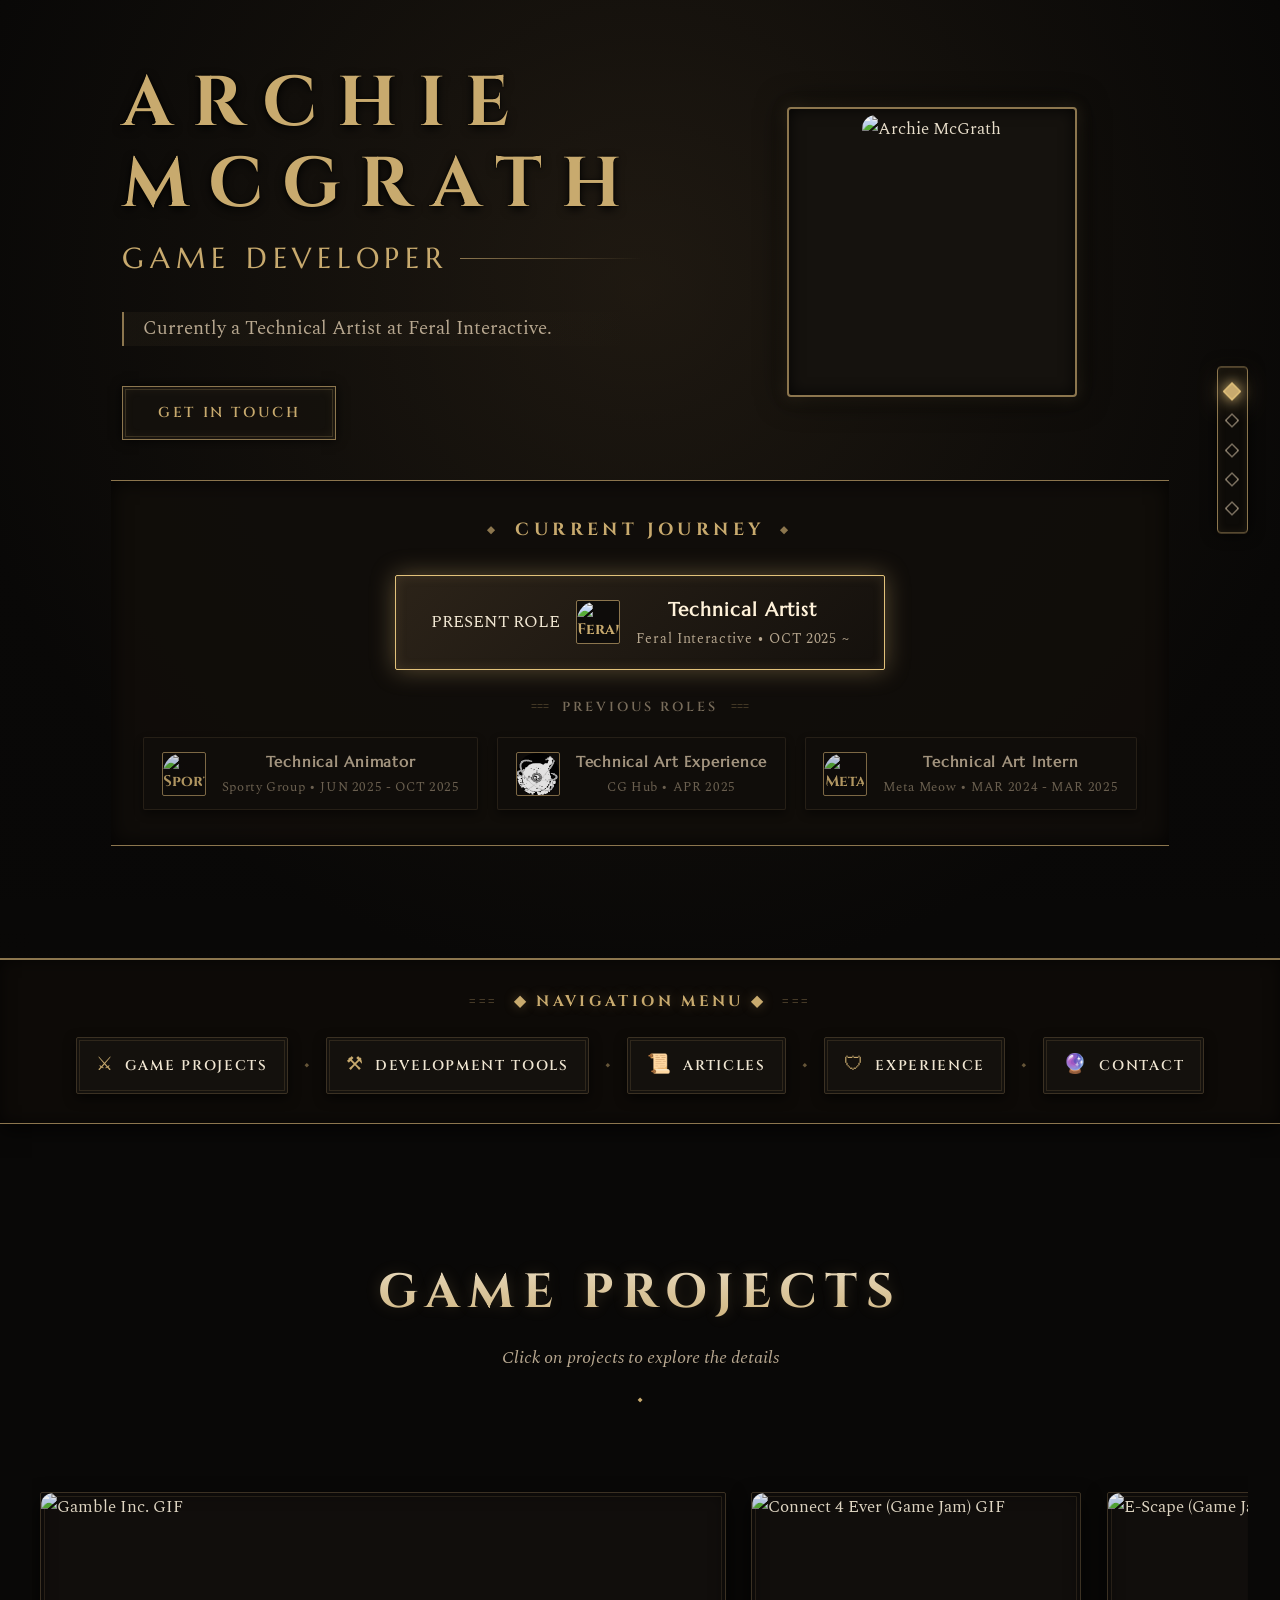
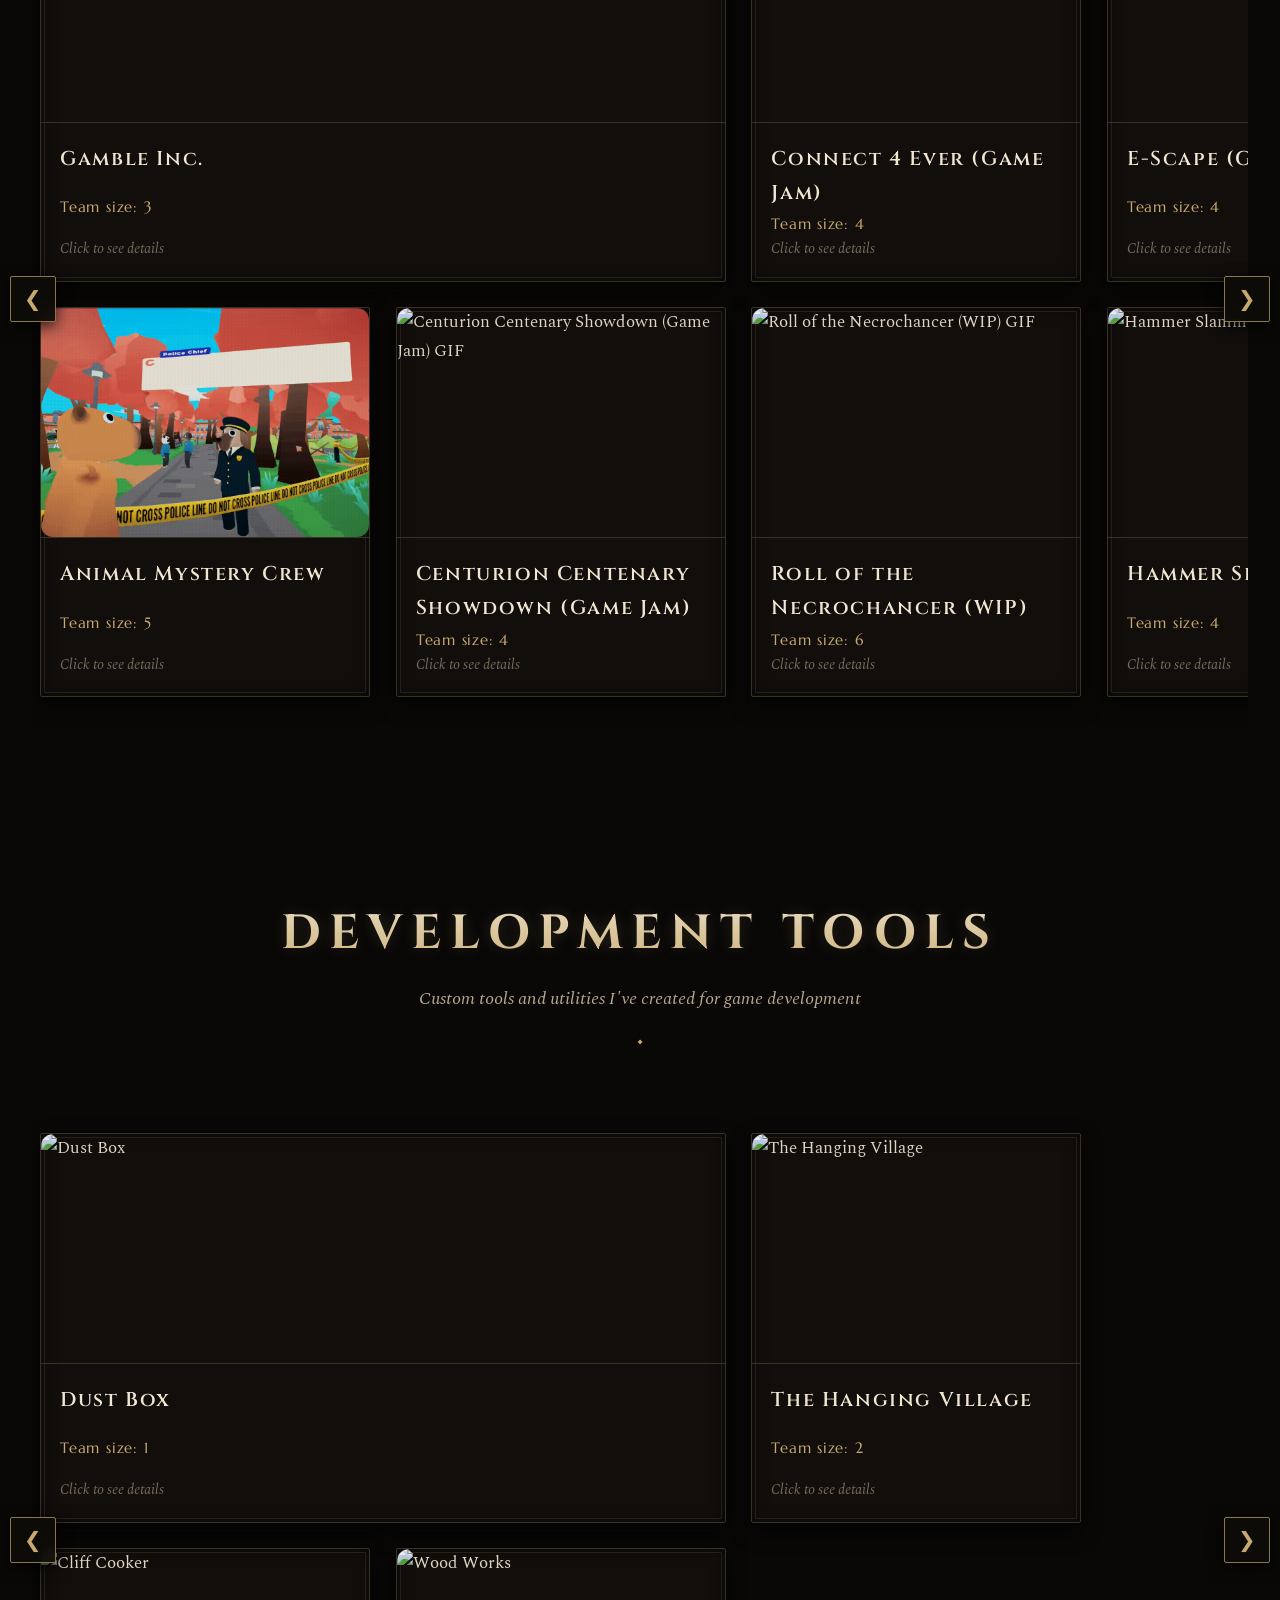
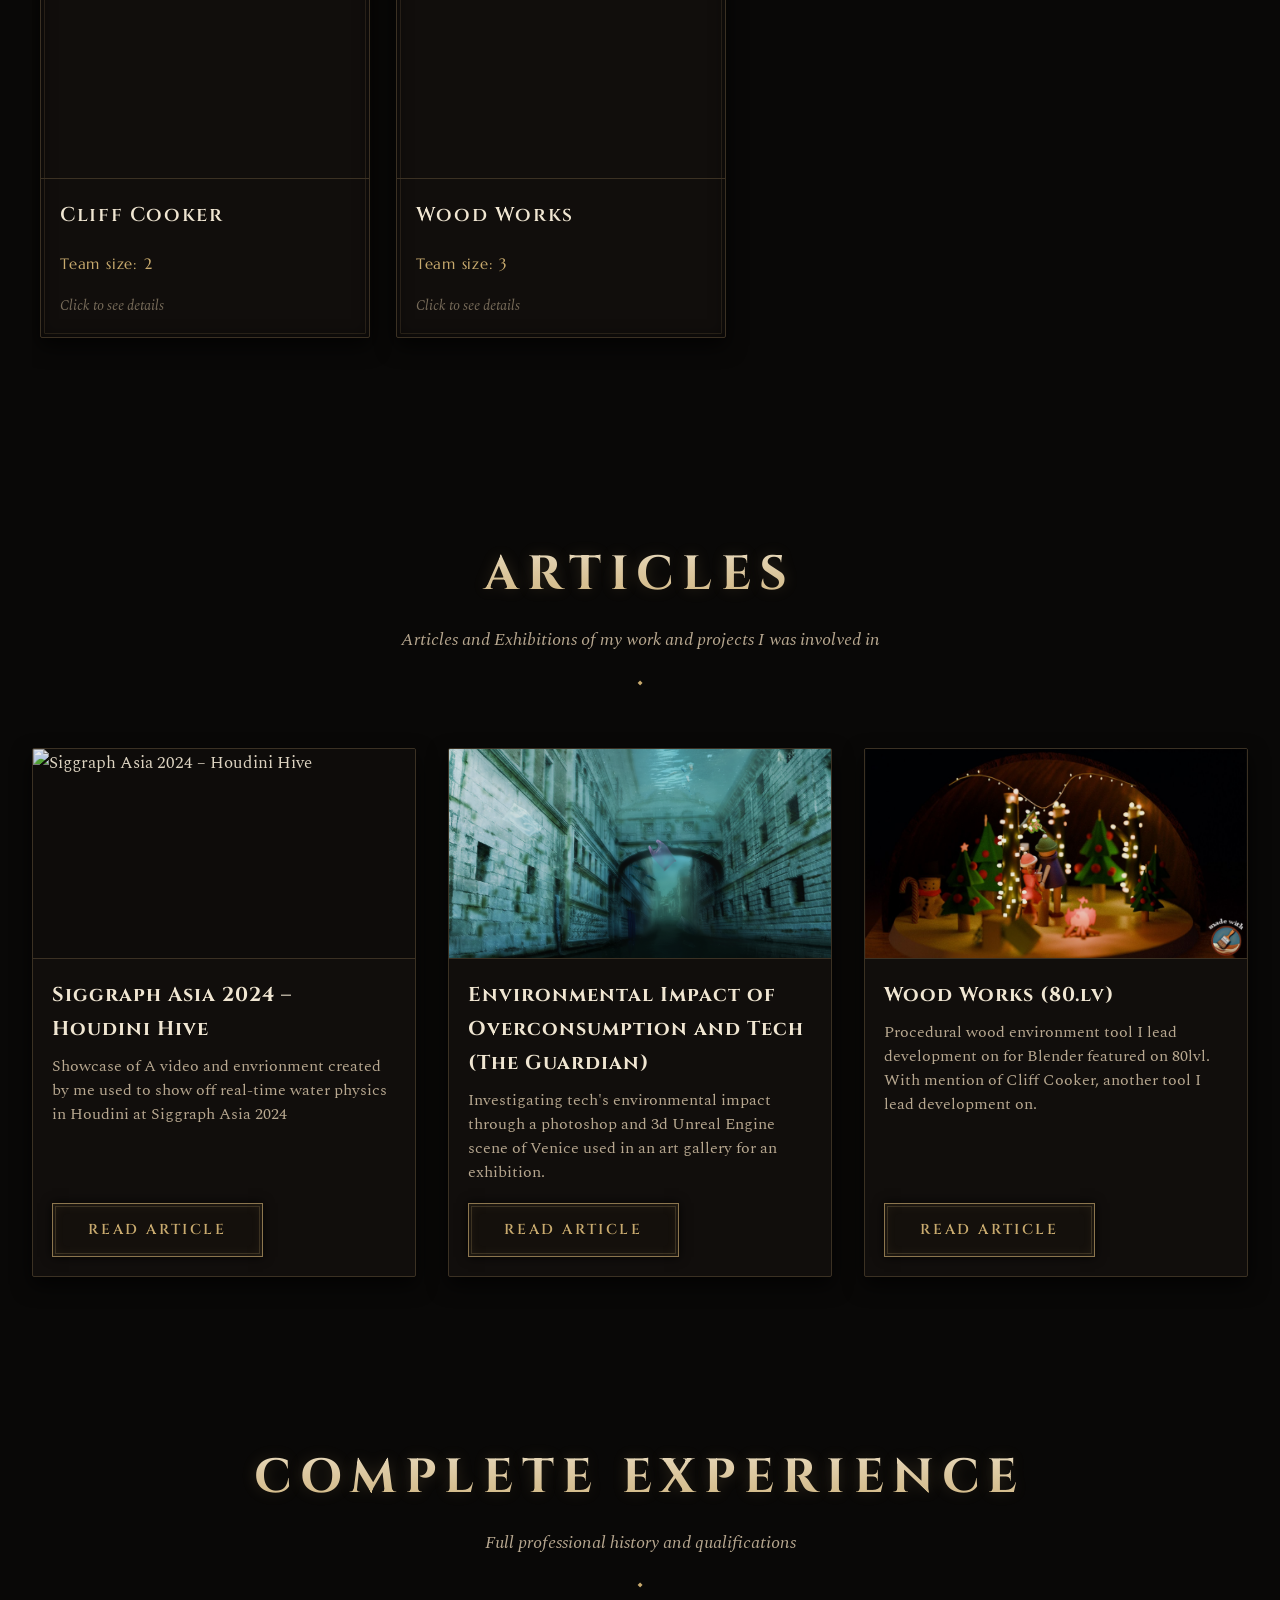
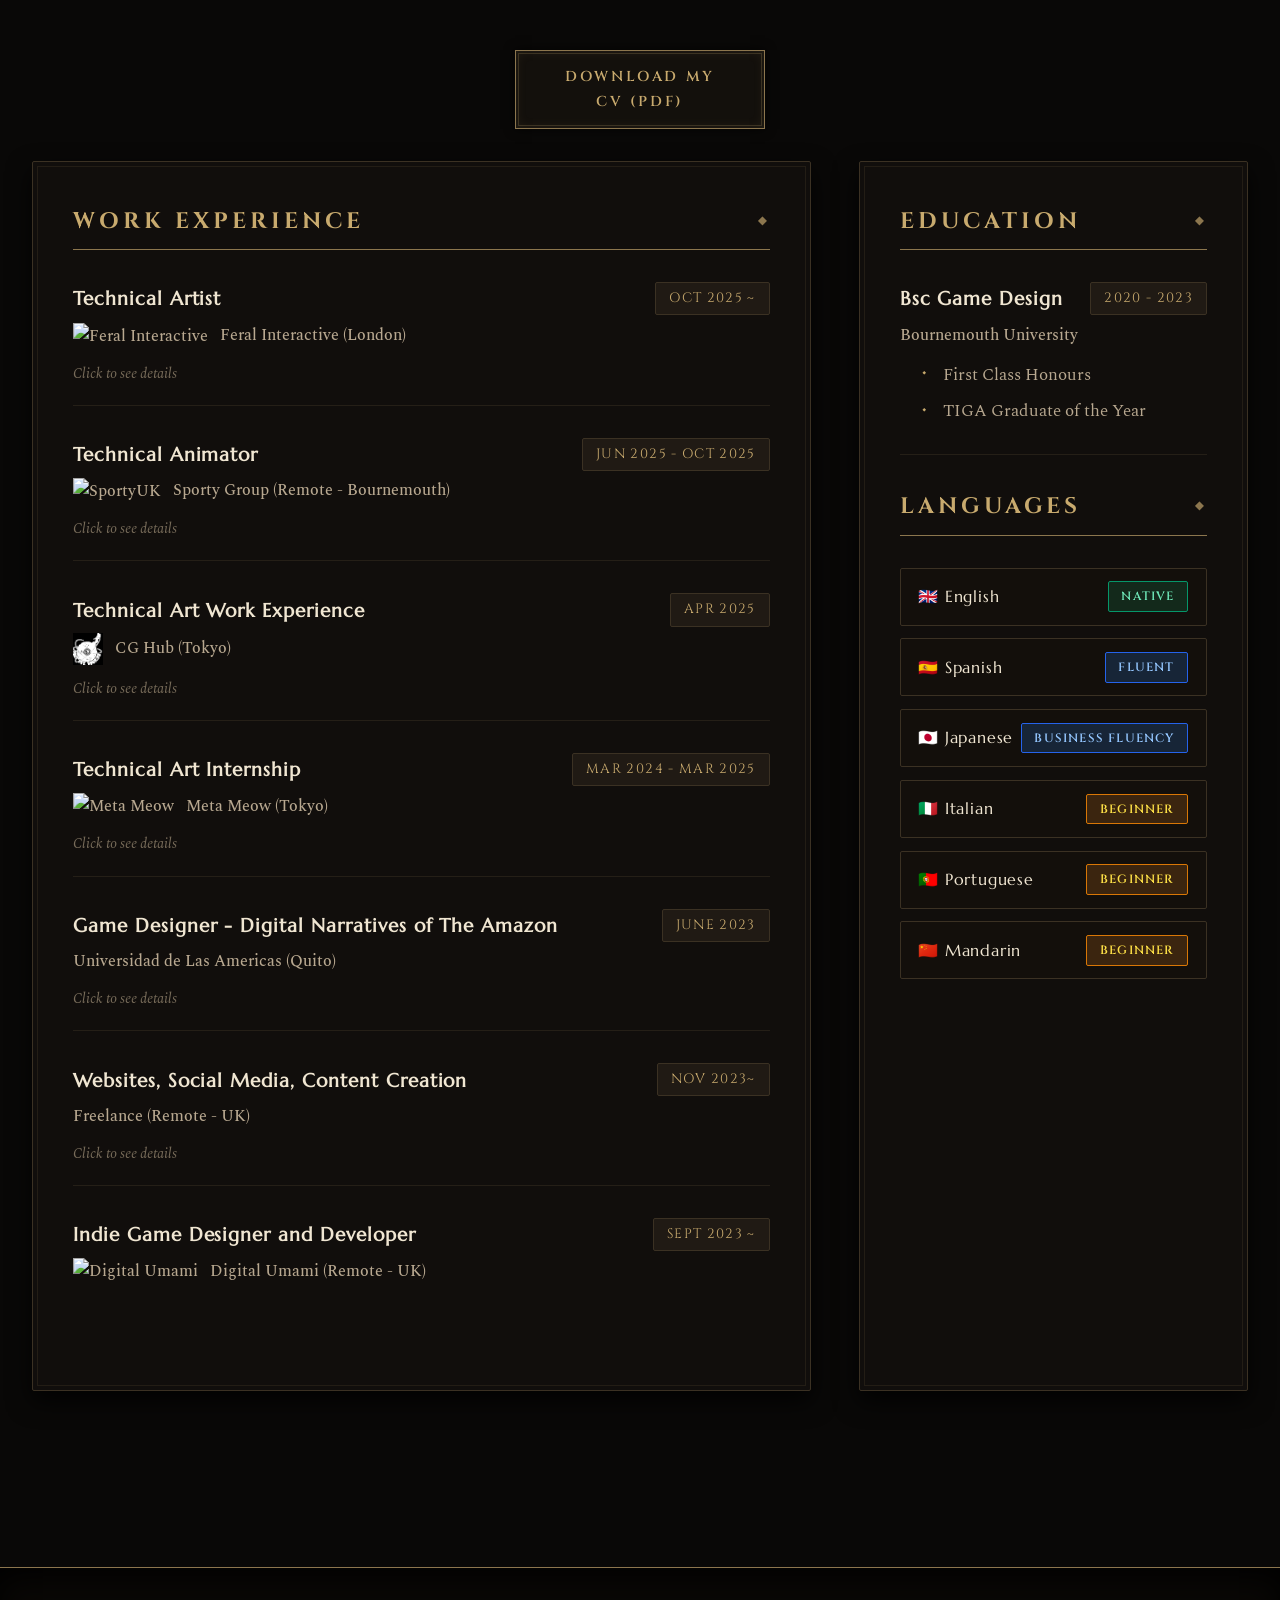
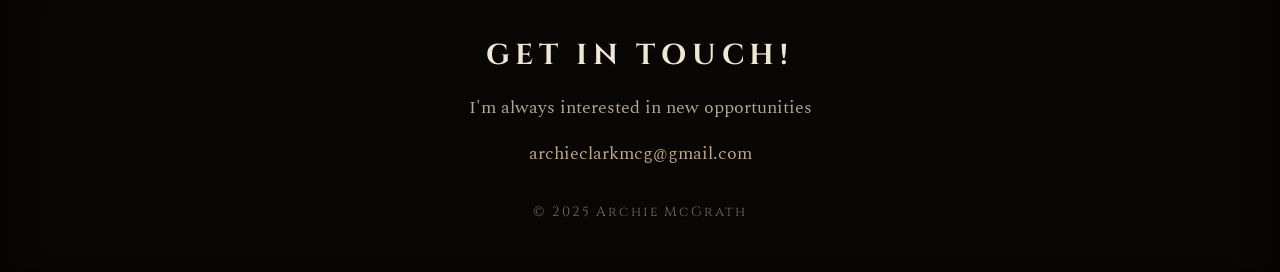
==== index.html @ 26923c86 "Huge style change, new images for articles and navigation menu" ====
<!DOCTYPE html>
<html lang="en">

<head>
    <meta charset="UTF-8">
    <meta name="viewport" content="width=device-width, initial-scale=1.0">
    <title>Archie McGrath</title>
    <link rel="shortcut icon" type="image/x-icon" href="assets/images/krillin.ico" />
    <link rel="preconnect" href="https://fonts.googleapis.com">
    <link rel="preconnect" href="https://fonts.gstatic.com" crossorigin>
    <link href="https://fonts.googleapis.com/css2?family=Cinzel:wght@400;600;700;900&family=Cinzel+Decorative:wght@400;700&family=Marcellus&family=Spectral:ital,wght@0,300;0,400;0,600;1,400&display=swap" rel="stylesheet">
    <link rel="stylesheet" href="assets/styles.css">
</head>

<body>
    <div class="desktop-toggle">
        <button onclick="toggleDesktopView()">View Desktop Version</button>
    </div>
    <!-- Floating Sidebar Navigation -->
    <nav class="floating-nav">
        <div class="nav-dot" data-label="Home" onclick="scrollToSection('hero')"></div>
        <div class="nav-dot" data-label="Projects" onclick="scrollToSection('projects')"></div>
        <div class="nav-dot" data-label="Tools" onclick="scrollToSection('tools')"></div>
        <div class="nav-dot" data-label="Experience" onclick="scrollToSection('cv')"></div>
        <div class="nav-dot" data-label="Contact" onclick="scrollToSection('contact')"></div>
    </nav>

    <!-- Hero Section -->
    <section class="hero" id="hero">
        <div class="hero-wrapper">
            <div class="hero-content">
                <div class="hero-text">
                    <h1 class="ds-title">Archie McGrath</h1>
                    <h2>Game Developer</h2>
                    <div class="hero-description">
                        Currently a Technical Artist at Feral Interactive.
                    </div>
                    <a href="#contact" class="cta-button">Get In Touch</a>
                </div>
                <div class="hero-visual">
                    <div class="hero-avatar"><img src="assets/images/myface.jpg" alt="Archie McGrath"
                            style="width:100%;height:100%;object-fit:cover;border-radius:20px;"></div>
                </div>
            </div>

            <!-- Current Journey Experience Strip (integrated in Hero) -->
            <div class="experience-strip" id="journey">
                <div class="experience-content">
                    <h3 class="experience-title">Current Journey</h3>
                    
                    <!-- Current Job Featured Top -->
                    <div class="current-job-featured">
                        <div class="timeline-item timeline-item-active current-featured-item">
                            <span class="active-badge">PRESENT ROLE</span>
                            <div class="company-logo"><img src="assets/images/ferallogo.jpg" alt="Feral Interactive"
                                    style="width:100%;height:100%;object-fit:cover;border-radius:20px;"></div>
                            <div class="timeline-info">
                                <h4>Technical Artist</h4>
                                <p>Feral Interactive • OCT 2025 ~</p>
                            </div>
                        </div>
                    </div>

                    <!-- Previous Roles Heading -->
                    <div class="previous-roles-header">
                        <span class="prev-decor">===</span>
                        <span class="prev-title">Previous Roles</span>
                        <span class="prev-decor">===</span>
                    </div>

                    <!-- Previous Roles List -->
                    <div class="previous-roles-timeline">
                        <div class="timeline-item timeline-item-previous">
                            <div class="company-logo"><img src="assets/images/sportylogo.jpeg" alt="SportyUK"
                                    style="width:100%;height:100%;object-fit:cover;border-radius:20px;"></div>
                            <div class="timeline-info">
                                <h4>Technical Animator</h4>
                                <p>Sporty Group • JUN 2025 - OCT 2025</p>
                            </div>
                        </div>

                        <div class="timeline-item timeline-item-previous">
                            <div class="company-logo"><img src="assets/images/CGHUBLogo_cropped.png" alt="CG Hub"
                                    style="width:100%;height:100%;object-fit:cover;border-radius:20px;"></div>
                            <div class="timeline-info">
                                <h4>Technical Art Experience</h4>
                                <p>CG Hub • APR 2025</p>
                            </div>
                        </div>

                        <div class="timeline-item timeline-item-previous">
                            <div class="company-logo"><img src="assets/images/metameowlogo.jpeg" alt="Meta Meow"
                                    style="width:100%;height:100%;object-fit:cover;border-radius:20px;"></div>
                            <div class="timeline-info">
                                <h4>Technical Art Intern</h4>
                                <p>Meta Meow • MAR 2024 - MAR 2025</p>
                            </div>
                        </div>
                    </div>
                </div>
            </div>
        </div>
    </section>

    <!-- Standalone CRPG Section Navigation Menu Bar -->
    <nav class="crpg-section-menu">
        <div class="crpg-menu-header">
            <span class="header-decor">===</span>
            <span class="header-title">◆ NAVIGATION MENU ◆</span>
            <span class="header-decor">===</span>
        </div>
        <div class="crpg-menu-container">
            <a href="#projects" onclick="scrollToSection('projects'); return false;" class="crpg-menu-item">
                <span class="crpg-menu-symbol">⚔</span>
                <div class="crpg-menu-text">
                    <span class="crpg-menu-title">Game Projects</span>
                </div>
            </a>
            <span class="crpg-menu-divider">◆</span>
            <a href="#tools" onclick="scrollToSection('tools'); return false;" class="crpg-menu-item">
                <span class="crpg-menu-symbol">⚒</span>
                <div class="crpg-menu-text">
                    <span class="crpg-menu-title">Development Tools</span>
                </div>
            </a>
            <span class="crpg-menu-divider">◆</span>
            <a href="#articles" onclick="scrollToSection('articles'); return false;" class="crpg-menu-item">
                <span class="crpg-menu-symbol">📜</span>
                <div class="crpg-menu-text">
                    <span class="crpg-menu-title">Articles</span>
                </div>
            </a>
            <span class="crpg-menu-divider">◆</span>
            <a href="#cv" onclick="scrollToSection('cv'); return false;" class="crpg-menu-item">
                <span class="crpg-menu-symbol">🛡</span>
                <div class="crpg-menu-text">
                    <span class="crpg-menu-title">Experience</span>
                </div>
            </a>
            <span class="crpg-menu-divider">◆</span>
            <a href="#contact" onclick="scrollToSection('contact'); return false;" class="crpg-menu-item">
                <span class="crpg-menu-symbol">🔮</span>
                <div class="crpg-menu-text">
                    <span class="crpg-menu-title">Contact</span>
                </div>
            </a>
        </div>
    </nav>

    <!-- Projects Section -->
    <section class="section" id="projects">
        <h2 class="section-title">Game Projects</h2>
        <p class="section-subtitle">Click on projects to explore the details</p>
        <div class="projects-carousel-wrapper">
            <button class="mosaic-arrow mosaic-arrow-left" id="mosaicPrev" aria-label="Previous Projects">&#10094;</button>
            <div class="projects-container" id="projectsContainer">
                <div class="mosaic-grid" id="mosaicGrid"></div>
            </div>
            <button class="mosaic-arrow mosaic-arrow-right" id="mosaicNext" aria-label="Next Projects">&#10095;</button>
        </div>
    </section>

    <!-- Development Tools Section -->
    <section class="section" id="tools">
        <h2 class="section-title">Development Tools</h2>
        <p class="section-subtitle">Custom tools and utilities I've created for game development</p>

        <div class="projects-carousel-wrapper">
            <button class="mosaic-arrow mosaic-arrow-left" id="toolsPrev" aria-label="Previous Tools">&#10094;</button>
            <div class="projects-container" id="toolsContainer">
                <div class="mosaic-grid" id="toolsGrid"></div>
            </div>
            <button class="mosaic-arrow mosaic-arrow-right" id="toolsNext" aria-label="Next Tools">&#10095;</button>
        </div>
    </section>

    <!-- Articles Section -->
    <section class="section" id="articles">
        <h2 class="section-title">Articles</h2>
        <p class="section-subtitle">Articles and Exhibitions of my work and projects I was involved in</p>
        <div class="articles-grid" id="articlesGrid"></div>
    </section>

    <!-- CV Section -->
    <section class="section" id="cv">
        <h2 class="section-title">Complete Experience</h2>
        <p class="section-subtitle">Full professional history and qualifications</p>
        <a href="assets\pdfs\Archie_CV_ENG.pdf" class="cta-button" download
            style="display:block;max-width:250px;margin:0 auto 2rem auto;text-align:center;">Download My CV (PDF)</a>
        <div class="cv-grid">
            <!-- Work Experience Column -->
            <div class="cv-column">
                <h3 class="cv-section-title">Work Experience</h3>

                <div class="cv-item" onclick="toggleCVExpand(this)">
                    <div class="cv-header">
                        <h4 class="cv-role">Technical Artist</h4>
                        <span class="cv-period">OCT 2025 ~</span>
                    </div>
                    <p class="cv-company">
                        <img src="assets/images/ferallogo.jpg" alt="Feral Interactive"
                            style="height:2em;vertical-align:middle;margin-right:0.5em;">
                        Feral Interactive (London)
                    </p>
                    <p class="expand-hint-cv">Click to see details</p>
                    <ul class="cv-details">
                        <li>Sole in-house technical artist, working with design and engineering teams on AAA projects
                        </li>
                        <li>Asset development and implementation in-engine using Maya, 3DS Max, Blender (models,
                            animations, rigs, textures and materials)</li>
                        <li>Scripting pipeline tools across DCCs using Python, MEL</li>
                        <li>Implementation, testing and optimisation of art and game mechanics in proprietary game
                            engines across various platforms (VR and Mobile)</li>
                    </ul>
                </div>

                <div class="cv-item" onclick="toggleCVExpand(this)">
                    <div class="cv-header">
                        <h4 class="cv-role">Technical Animator</h4>
                        <span class="cv-period">JUN 2025 - OCT 2025</span>
                    </div>
                    <p class="cv-company">
                        <img src="assets/images/sportylogo.jpeg" alt="SportyUK"
                            style="height:2em;vertical-align:middle;margin-right:0.5em;">
                        Sporty Group (Remote - Bournemouth)
                    </p>
                    <p class="expand-hint-cv">Click to see details</p>
                    <ul class="cv-details">
                        <li>Rigging, weight painting and animation of characters using Blender</li>
                        <li>Implementation and playtesting in Unity Engine for Mobile</li>
                    </ul>
                </div>

                <div class="cv-item" onclick="toggleCVExpand(this)">
                    <div class="cv-header">
                        <h4 class="cv-role">Technical Art Work Experience</h4>
                        <span class="cv-period">APR 2025</span>
                    </div>
                    <p class="cv-company">
                        <img src="assets/images/CGHUBLogo_cropped.png" alt="CG Hub"
                            style="height:2em;vertical-align:middle;margin-right:0.5em;">
                        CG Hub (Tokyo)
                    </p>
                    <p class="expand-hint-cv">Click to see details</p>
                    <ul class="cv-details">
                        <li>Car ADAS creation and shader development in Kanzi Engine</li>
                    </ul>
                </div>

                <div class="cv-item" onclick="toggleCVExpand(this)">
                    <div class="cv-header">
                        <h4 class="cv-role">Technical Art Internship</h4>
                        <span class="cv-period">MAR 2024 - MAR 2025</span>
                    </div>
                    <p class="cv-company">
                        <img src="assets/images/metameowlogo.jpeg" alt="Meta Meow"
                            style="height:2em;vertical-align:middle;margin-right:0.5em;">
                        Meta Meow (Tokyo)
                    </p>
                    <p class="expand-hint-cv">Click to see details</p>
                    <ul class="cv-details">
                        <li>AAA games outsourcing projects for Square Enix, ORCA, Game Freak</li>
                        <li>Shipped 3 DCC tools taking them from conception to market with documentation, user support
                            and updates in Blender and Unreal.</li>
                        <li>Shader, material and VFX creation using Substance Painter, Designer, Python scripting,
                            Blender procedural node workflows and basic Houdini</li>
                    </ul>
                </div>

                <div class="cv-item" onclick="toggleCVExpand(this)">
                    <div class="cv-header">
                        <h4 class="cv-role">Game Designer - Digital Narratives of The Amazon</h4>
                        <span class="cv-period">JUNE 2023</span>
                    </div>
                    <p class="cv-company">Universidad de Las Americas (Quito)</p>
                    <p class="expand-hint-cv">Click to see details</p>
                    <ul class="cv-details">
                        <li>Gameplay, sound design and localisation developing a mobile game</li>
                        <li>C# Scripting in Unity Engine for Mobile</li>
                    </ul>
                </div>

                <div class="cv-item" onclick="toggleCVExpand(this)">
                    <div class="cv-header">
                        <h4 class="cv-role">Websites, Social Media, Content Creation</h4>
                        <span class="cv-period">NOV 2023~</span>
                    </div>
                    <p class="cv-company">Freelance (Remote - UK)</p>
                    <p class="expand-hint-cv">Click to see details</p>
                    <ul class="cv-details">
                        <li>7,000+ monthly visitor website SEO, content renovations, copywriting</li>
                        <li>Assisting Instagram account with 200,000+ followers</li>
                        <li>Promoting an Amazon, Sunday Times and Water Stones Best Seller</li>
                    </ul>
                </div>

                <div class="cv-item" onclick="toggleCVExpand(this)">
                    <div class="cv-header">
                        <h4 class="cv-role">Indie Game Designer and Developer</h4>
                        <span class="cv-period">SEPT 2023 ~</span>
                    </div>
                    <p class="cv-company">
                        <img src="assets/images/dulogo.png" alt="Digital Umami"
                            style="height:2em;vertical-align:middle;margin-right:0.5em;">
                        Digital Umami (Remote - UK)
                    </p>
                </div>
            </div>

            <!-- Education & Skills Column -->
            <div class="cv-column">
                <h3 class="cv-section-title">Education</h3>

                <div class="cv-item">
                    <div class="cv-header">
                        <h4 class="cv-role">Bsc Game Design</h4>
                        <span class="cv-period">2020 - 2023</span>
                    </div>
                    <p class="cv-company">Bournemouth University</p>
                    <ul class="cv-details" style="max-height: none; padding-left: 1.2rem;">
                        <li>First Class Honours</li>
                        <li>TIGA Graduate of the Year</li>
                    </ul>
                </div>

                <h3 class="cv-section-title">Languages</h3>
                <div class="languages-grid">
                    <div class="language-item">
                        <span class="language-name">🇬🇧 English</span>
                        <span class="language-level native">Native</span>
                    </div>
                    <div class="language-item">
                        <span class="language-name">🇪🇸 Spanish</span>
                        <span class="language-level fluent">Fluent</span>
                    </div>
                    <div class="language-item">
                        <span class="language-name">🇯🇵 Japanese</span>
                        <span class="language-level fluent">Business Fluency</span>
                    </div>
                    <div class="language-item">
                        <span class="language-name">🇮🇹 Italian</span>
                        <span class="language-level beginner">Beginner</span>
                    </div>
                    <div class="language-item">
                        <span class="language-name">🇵🇹 Portuguese</span>
                        <span class="language-level beginner">Beginner</span>
                    </div>
                    <div class="language-item">
                        <span class="language-name">🇨🇳 Mandarin</span>
                        <span class="language-level beginner">Beginner</span>
                    </div>
                </div>
            </div>
        </div>
    </section>

    <!-- Contact Section -->
    <footer id="contact">
        <div class="footer-content">
            <div class="contact-info">
                <h3>Get in touch!</h3>
                <p>I'm always interested in new opportunities</p>
                <p style="margin-top: 1rem; color: var(--accent-color);">archieclarkmcg@gmail.com</p>
            </div>
            <p class="footer-text">
                © 2025 Archie McGrath
            </p>
        </div>
    </footer>

    <script>
        // ── Mosaic grid state ──────────────────────────────────────
        let projects = [];
        let expandedIndex = null;
        const mosaicGrid = document.getElementById('mosaicGrid');

        function renderMosaic() {
            if (!mosaicGrid) return;
            mosaicGrid.innerHTML = '';
            projects.forEach((p, idx) => {
                const card = document.createElement('div');
                card.className = 'project-card';
                if (p.title && p.title.toLowerCase().includes('jungle hero')) {
                    card.classList.add('jungle-hero-card');
                }
                const isExpanded = (expandedIndex === idx);
                if (isExpanded) {
                    card.classList.add('expanded');
                    card.innerHTML = `
                        <div class="gif expanded-gif">
                            <img src="${p.gif}" alt="${p.title} GIF" style="width:100%;height:100%;object-fit:cover;border-radius:12px;">
                        </div>
                        <div class="project-content expanded-content">
                            <div>
                                <h3 class="project-title">${p.title}</h3>
                                <p class="project-subtitle">Team size: ${p['team-size']}</p>
                                <p class="project-role"><strong>My role(s):</strong> ${(p.role || '').replace(/\\n/g, '<br>').replace(/\n/g, '<br>')}</p>
                                <p class="project-description"><strong>Description:</strong> ${(p.desc || '').replace(/\\n/g, '<br>').replace(/\n/g, '<br>')}</p>
                                ${p.link ? `<a href="${p.link}" target="_blank" class="cta-button">View on Steam</a>` : ''}
                            </div>
                            <button class="return-btn">Return</button>
                        </div>
                    `;
                    card.querySelector('.return-btn').onclick = (e) => {
                        e.stopPropagation();
                        expandedIndex = null;
                        renderMosaic();
                    };
                } else {
                    card.innerHTML = `
                        <div class="gif">
                            <img src="${p.gif}" alt="${p.title} GIF" style="width:100%;height:100%;object-fit:cover;border-radius:12px;">
                        </div>
                        <div class="project-content">
                            <h3 class="project-title">${p.title}</h3>
                            <p class="project-subtitle">Team size: ${p['team-size']}</p>
                            <p class="expand-hint">Click to see details</p>
                        </div>
                    `;
                }
                card.onclick = (e) => {
                    if (isExpanded) {
                        if (e.target.tagName !== 'BUTTON' && e.target.tagName !== 'A' && !e.target.closest('.return-btn')) {
                            expandedIndex = null;
                            renderMosaic();
                        }
                    } else {
                        expandedIndex = idx;
                        renderMosaic();
                        setTimeout(() => {
                            const el = mosaicGrid.children[idx];
                            if (el) el.scrollIntoView({ behavior: 'smooth', block: 'center' });
                        }, 50);
                    }
                };
                mosaicGrid.appendChild(card);
            });
        }

        // ── Tools mosaic grid state ────────────────────────────────
        let toolsData = [];
        let expandedToolIndex = null;

        function renderTools(tools) {
            if (tools) toolsData = tools;
            const toolsGrid = document.getElementById('toolsGrid');
            if (!toolsGrid) return;
            toolsGrid.innerHTML = '';

            toolsData.forEach((tool, idx) => {
                const card = document.createElement('div');
                card.className = 'project-card';

                const isExpanded = (expandedToolIndex === idx);
                const imgSrc = tool.image || tool.gif || '';

                if (isExpanded) {
                    card.classList.add('expanded');
                    card.innerHTML = `
                        <div class="gif expanded-gif">
                            <img src="${imgSrc}" alt="${tool.title}" style="width:100%;height:100%;object-fit:cover;border-radius:12px;">
                        </div>
                        <div class="project-content expanded-content">
                            <div>
                                <h3 class="project-title">${tool.title}</h3>
                                ${tool['team-size'] ? `<p class="project-subtitle">Team size: ${tool['team-size']}</p>` : ''}
                                ${tool.role ? `<p class="project-role"><strong>My role(s):</strong> ${(tool.role).replace(/\\n/g, '<br>').replace(/\n/g, '<br>')}</p>` : ''}
                                <p class="project-description"><strong>Description:</strong> ${(tool.desc || '').replace(/\\n/g, '<br>').replace(/\n/g, '<br>')}</p>
                                ${tool.link ? `<a href="${tool.link}" target="_blank" class="cta-button">View Tool</a>` : ''}
                            </div>
                            <button class="return-btn">Return</button>
                        </div>
                    `;
                    card.querySelector('.return-btn').onclick = (e) => {
                        e.stopPropagation();
                        expandedToolIndex = null;
                        renderTools();
                    };
                } else {
                    card.innerHTML = `
                        <div class="gif">
                            ${imgSrc ? `<img src="${imgSrc}" alt="${tool.title}" style="width:100%;height:100%;object-fit:cover;border-radius:12px;">` : `<div style="display:flex;align-items:center;justify-content:center;height:100%;font-size:3rem;background:linear-gradient(45deg, var(--accent-color), #7c3aed);color:white;">🔧</div>`}
                        </div>
                        <div class="project-content">
                            <h3 class="project-title">${tool.title}</h3>
                            <p class="project-subtitle">${tool['team-size'] ? 'Team size: ' + tool['team-size'] : 'Custom Tool'}</p>
                            <p class="expand-hint">Click to see details</p>
                        </div>
                    `;
                }

                card.onclick = (e) => {
                    if (isExpanded) {
                        if (e.target.tagName !== 'BUTTON' && e.target.tagName !== 'A' && !e.target.closest('.return-btn')) {
                            expandedToolIndex = null;
                            renderTools();
                        }
                    } else {
                        expandedToolIndex = idx;
                        renderTools();
                        setTimeout(() => {
                            const el = toolsGrid.children[idx];
                            if (el) el.scrollIntoView({ behavior: 'smooth', block: 'center' });
                        }, 50);
                    }
                };
                toolsGrid.appendChild(card);
            });

            const container = document.getElementById('toolsContainer');
            const prevBtn = document.getElementById('toolsPrev');
            const nextBtn = document.getElementById('toolsNext');
            if (container && prevBtn && nextBtn) {
                prevBtn.onclick = () => {
                    container.scrollBy({ left: -container.clientWidth * 0.8, behavior: 'smooth' });
                };
                nextBtn.onclick = () => {
                    container.scrollBy({ left: container.clientWidth * 0.8, behavior: 'smooth' });
                };
            }
        }

        // ── Fetch all CMS data once, then render each section ──────
        document.addEventListener('DOMContentLoaded', () => {
            // Nav init
            const firstDot = document.querySelector('.nav-dot');
            if (firstDot) firstDot.classList.add('active');

            // Desktop preference
            const preferDesktop = localStorage.getItem('preferDesktop') === 'true';
            if (preferDesktop) {
                document.documentElement.classList.add('force-desktop');
                const btn = document.querySelector('.desktop-toggle button');
                if (btn) btn.textContent = 'View Mobile Version';
            }

            fetch('assets/cms.json?v=' + Date.now())
                .then(r => r.json())
                .then(data => {
                    // Game Projects
                    projects = data.filter(item => item.category === 'game' && item.gif);
                    projects.forEach(p => { const img = new Image(); img.src = p.gif; });
                    renderMosaic();

                    const container = document.getElementById('projectsContainer');
                    const prevBtn = document.getElementById('mosaicPrev');
                    const nextBtn = document.getElementById('mosaicNext');

                    if (container && prevBtn && nextBtn) {
                        prevBtn.addEventListener('click', () => {
                            container.scrollBy({ left: -container.clientWidth * 0.8, behavior: 'smooth' });
                        });
                        nextBtn.addEventListener('click', () => {
                            container.scrollBy({ left: container.clientWidth * 0.8, behavior: 'smooth' });
                        });
                    }

                    // Development Tools
                    const tools = data.filter(item => item.category === 'tool');
                    renderTools(tools);

                    // Articles
                    const articles = data.filter(item => item.category === 'article');
                    const articlesGrid = document.getElementById('articlesGrid');
                    if (articlesGrid) {
                        articles.forEach(article => {
                            const card = document.createElement('div');
                            card.className = 'article-card';
                            const imgSrc = article.image || article.gif || '';
                            card.innerHTML = `
                                <div class="article-image"><img src="${imgSrc}" alt="${article.title}" style="width:100%;height:100%;object-fit:cover;"></div>
                                <div class="article-header"><h3 class="article-title">${article.title}</h3></div>
                                <div class="article-description"><p>${(article.desc || '').replace(/\\n/g, '<br>').replace(/\n/g, '<br>')}</p></div>
                                ${article.link ? `<a href="${article.link}" target="_blank" class="cta-button">Read Article</a>` : ''}
                            `;
                            articlesGrid.appendChild(card);
                        });
                    }
                })
                .catch(err => console.error('CMS load error:', err));
        });

        // ── UI helpers ─────────────────────────────────────────────
        function toggleDesktopView() {
            document.documentElement.classList.toggle('force-desktop');
            const button = document.querySelector('.desktop-toggle button');
            const isMobile = !document.documentElement.classList.contains('force-desktop');
            button.textContent = isMobile ? 'View Desktop Version' : 'View Mobile Version';
            localStorage.setItem('preferDesktop', !isMobile);
        }

        function scrollToSection(sectionId) {
            const el = document.getElementById(sectionId);
            if (el) el.scrollIntoView({ behavior: 'smooth', block: 'start' });
        }

        function toggleExpand(card) { card.classList.toggle('expanded'); }

        function toggleToolExpand(card) {
            document.querySelectorAll('.tool-card').forEach(c => {
                if (c !== card) c.classList.remove('expanded');
            });
            card.classList.toggle('expanded');
        }

        function toggleCVExpand(item) { item.classList.toggle('expanded'); }

        function toggleSkills() {
            const skillsList = document.getElementById('skillsList');
            const button = document.querySelector('.skills-toggle');
            skillsList.classList.toggle('expanded');
            if (skillsList.classList.contains('expanded')) {
                button.textContent = 'Hide Technical Skills';
                skillsList.querySelectorAll('.skill-tag').forEach((tag, i) => {
                    tag.style.animationDelay = `${i * 0.1}s`;
                });
            } else {
                button.textContent = 'Show Technical Skills';
            }
        }

        // ── Scroll listeners ───────────────────────────────────────
        window.addEventListener('scroll', () => {
            const sections = ['hero', 'projects', 'tools', 'articles', 'cv', 'contact'];
            const navDots = document.querySelectorAll('.nav-dot');
            let current = '';
            sections.forEach(id => {
                const sec = document.getElementById(id);
                if (!sec) return;
                const top = sec.offsetTop - 100;
                if (window.scrollY >= top && window.scrollY < top + sec.offsetHeight) current = id;
            });
            navDots.forEach((dot, i) => {
                dot.classList.toggle('active', sections[i] === current);
            });
        });

        window.addEventListener('scroll', () => {
            if (!window.matchMedia('(max-width: 390px)').matches) {
                const hero = document.querySelector('.hero');
                if (hero) hero.style.transform = `translateY(${window.pageYOffset * -0.5}px)`;
            }
        });
    </script>
</body>

</html>
---- assets/styles.css ----
/* 
   BALDUR'S GATE / ELDEN RING CRPG DESIGN SYSTEM 
   Archie McGrath Portfolio 
*/

@import url('https://fonts.googleapis.com/css2?family=Cinzel:wght@400;600;700;900&family=Cinzel+Decorative:wght@400;700&family=Marcellus&family=Spectral:ital,wght@0,300;0,400;0,600;1,400&display=swap');

:root {
    --is-mobile: 0;
    
    /* CRPG Color Palette */
    --primary-bg: #090807;
    --secondary-bg: #14110d;
    --panel-bg: rgba(18, 15, 12, 0.92);
    --panel-bg-solid: #15120e;
    --hover-bg: #211b14;
    
    --accent-color: #c8aa6e;        /* Elden Ring Gold */
    --accent-glow: #e2c27b;         /* Gold Glow Highlight */
    --accent-dark: #6e5831;         /* Bronze/Dark Gold */
    
    --text-primary: #f0e6d2;        /* Parchment Light Text */
    --text-secondary: #b8a890;      /* Warm Muted Parchment */
    --text-muted: #786c5a;          /* Darker Subtext */
    
    --border-color: #3b3123;        /* Dark Gold Border Frame */
    --border-gold: #8c764e;         /* Bright Frame Highlight */
    --border-gold-glow: #c8aa6e;    /* Hover Border */
    
    /* Fonts */
    --font-title: 'Cinzel', 'Marcellus', 'Georgia', serif;
    --font-heading: 'Marcellus', 'Cinzel', serif;
    --font-body: 'Spectral', 'Georgia', serif;
}

* {
    margin: 0;
    padding: 0;
    box-sizing: border-box;
}

html {
    scroll-behavior: smooth;
    background-color: var(--primary-bg);
}

body {
    font-family: var(--font-body);
    background: radial-gradient(circle at 50% 20%, #17130e 0%, #0a0907 60%, #040303 100%);
    background-attachment: fixed;
    color: var(--text-primary);
    line-height: 1.7;
    overflow-x: hidden;
    font-size: 1.05rem;
}

/* Custom Scrollbar */
::-webkit-scrollbar {
    width: 8px;
    height: 8px;
}
::-webkit-scrollbar-track {
    background: #090807;
}
::-webkit-scrollbar-thumb {
    background: var(--border-gold);
    border-radius: 2px;
}
::-webkit-scrollbar-thumb:hover {
    background: var(--accent-color);
}

/* Mobile Toggle Button */
.desktop-toggle {
    position: fixed;
    top: 0;
    left: 0;
    right: 0;
    background: var(--secondary-bg);
    padding: 8px;
    text-align: center;
    z-index: 1000;
    display: none;
    border-bottom: 1px solid var(--border-gold);
}
.desktop-toggle button {
    background: var(--panel-bg);
    color: var(--accent-color);
    border: 1px solid var(--border-gold);
    padding: 6px 16px;
    border-radius: 2px;
    font-family: var(--font-title);
    letter-spacing: 0.1em;
    font-size: 0.85rem;
    cursor: pointer;
    text-transform: uppercase;
    transition: all 0.3s ease;
}
.desktop-toggle button:hover {
    background: var(--accent-color);
    color: #000;
}

@media (max-width: 390px) {
    :root {
        --is-mobile: 1;
    }
    .desktop-toggle {
        display: block;
    }
    body {
        padding-top: 40px;
    }
}

/* Floating Sidebar Navigation (Elden Ring / CRPG HUD Style) */
.floating-nav {
    position: fixed;
    right: 2rem;
    top: 50%;
    transform: translateY(-50%);
    z-index: 100;
    background: rgba(14, 12, 9, 0.95);
    backdrop-filter: blur(8px);
    border: 1px solid var(--border-gold);
    box-shadow: 0 0 15px rgba(0, 0, 0, 0.8), inset 0 0 8px rgba(200, 170, 110, 0.1);
    border-radius: 4px;
    padding: 1.2rem 0.6rem;
    display: flex;
    flex-direction: column;
    gap: 1.2rem;
}

.nav-dot {
    width: 10px;
    height: 10px;
    transform: rotate(45deg);
    background: transparent;
    border: 1px solid var(--text-secondary);
    cursor: pointer;
    transition: all 0.3s ease;
    position: relative;
}

.nav-dot.active {
    background: var(--accent-color);
    border-color: var(--accent-glow);
    box-shadow: 0 0 10px var(--accent-glow), 0 0 20px var(--accent-color);
    transform: rotate(45deg) scale(1.3);
}

.nav-dot:hover {
    border-color: var(--accent-color);
    transform: rotate(45deg) scale(1.2);
}

.nav-dot::after {
    content: attr(data-label);
    position: absolute;
    right: 2rem;
    top: 50%;
    transform: translateY(-50%);
    background: rgba(16, 14, 11, 0.95);
    color: var(--accent-color);
    font-family: var(--font-title);
    letter-spacing: 0.15em;
    text-transform: uppercase;
    padding: 0.4rem 0.9rem;
    border-radius: 2px;
    font-size: 0.75rem;
    white-space: nowrap;
    opacity: 0;
    visibility: hidden;
    transition: all 0.3s ease;
    border: 1px solid var(--border-gold);
    box-shadow: 0 4px 12px rgba(0, 0, 0, 0.6);
}

.nav-dot:hover::after {
    opacity: 1;
    visibility: visible;
}

/* CRPG Golden Divider Line */
.crpg-divider {
    display: flex;
    align-items: center;
    justify-content: center;
    margin: 2rem auto;
    width: 100%;
    max-width: 600px;
}
.crpg-divider::before,
.crpg-divider::after {
    content: '';
    flex: 1;
    height: 1px;
    background: linear-gradient(90deg, transparent, var(--border-gold), transparent);
}
.crpg-divider-diamond {
    margin: 0 12px;
    color: var(--accent-color);
    font-size: 0.8rem;
}

/* Hero Section */
.hero {
    min-height: 100vh;
    display: flex;
    align-items: center;
    justify-content: center;
    text-align: center;
    position: relative;
    padding: 3rem 1.5rem 4rem;
    background: radial-gradient(circle at 50% 30%, rgba(35, 28, 19, 0.7) 0%, rgba(9, 8, 7, 0.96) 75%);
    border-bottom: 1px solid var(--border-gold);
}

.hero-wrapper {
    width: 100%;
    max-width: 1400px;
    margin: 0 auto;
    display: flex;
    flex-direction: column;
    align-items: center;
    gap: 2.5rem;
}

.hero-content {
    max-width: 1100px;
    width: 100%;
    padding: 1rem 2rem 0;
    z-index: 2;
    display: grid;
    grid-template-columns: 1fr 1fr;
    gap: 4rem;
    align-items: center;
}

.hero-text {
    text-align: left;
}

.hero h1,
.ds-title {
    font-family: var(--font-title);
    font-size: clamp(2.8rem, 5.5vw, 4.4rem);
    font-weight: 700;
    letter-spacing: 0.28em;
    text-transform: uppercase;
    line-height: 1.15;
    margin-bottom: 0.5rem;
    color: #c8aa6e;
    -webkit-text-fill-color: #c8aa6e;
    background: none;
    text-shadow: 0 3px 10px rgba(0, 0, 0, 0.95), 0 0 2px rgba(0, 0, 0, 0.9);
}

.hero h2 {
    font-family: var(--font-heading);
    font-size: clamp(1.3rem, 2.5vw, 1.8rem);
    font-weight: 400;
    letter-spacing: 0.2em;
    text-transform: uppercase;
    color: var(--accent-color);
    margin-bottom: 1.8rem;
    display: flex;
    align-items: center;
    gap: 0.8rem;
}

.hero h2::after {
    content: '';
    flex: 1;
    height: 1px;
    background: linear-gradient(90deg, var(--border-gold), transparent);
}

.hero-description {
    font-family: var(--font-body);
    font-size: 1.2rem;
    color: var(--text-secondary);
    line-height: 1.8;
    margin-bottom: 2.5rem;
    border-left: 2px solid var(--border-gold);
    padding-left: 1.2rem;
    background: linear-gradient(90deg, rgba(200, 170, 110, 0.05), transparent);
}

/* Elden Ring / CRPG Action Button */
.cta-button {
    display: inline-block;
    padding: 0.85rem 2.2rem;
    background: rgba(20, 17, 13, 0.9);
    color: var(--accent-color);
    text-decoration: none;
    font-family: var(--font-title);
    letter-spacing: 0.18em;
    text-transform: uppercase;
    font-size: 0.9rem;
    font-weight: 600;
    border: 1px solid var(--border-gold);
    box-shadow: 0 0 10px rgba(0, 0, 0, 0.8), inset 0 0 12px rgba(200, 170, 110, 0.1);
    position: relative;
    transition: all 0.3s ease;
    cursor: pointer;
}

.cta-button::before {
    content: '';
    position: absolute;
    top: 2px; left: 2px; right: 2px; bottom: 2px;
    border: 1px solid rgba(200, 170, 110, 0.2);
    pointer-events: none;
    transition: all 0.3s ease;
}

.cta-button:hover {
    background: var(--accent-color);
    color: #0c0a08;
    box-shadow: 0 0 20px rgba(200, 170, 110, 0.5);
    border-color: var(--accent-glow);
}

.cta-button:hover::before {
    border-color: rgba(0, 0, 0, 0.4);
}

.hero-visual {
    display: flex;
    align-items: center;
    justify-content: center;
    position: relative;
}

.hero-avatar {
    width: 290px;
    height: 290px;
    border-radius: 4px;
    border: 2px solid var(--border-gold);
    box-shadow: 0 0 30px rgba(0, 0, 0, 0.9), 0 0 15px rgba(200, 170, 110, 0.25), inset 0 0 15px rgba(0,0,0,0.8);
    position: relative;
    padding: 6px;
    background: var(--panel-bg-solid);
}

.hero-avatar img {
    border-radius: 2px;
    filter: contrast(1.05) brightness(0.95);
    transition: filter 0.3s ease;
}

.hero-avatar:hover img {
    filter: contrast(1.1) brightness(1.02);
}

/* Experience Strip (Character Journey Bar) */
.experience-strip {
    background: rgba(16, 13, 10, 0.95);
    border-top: 1px solid var(--border-gold);
    border-bottom: 1px solid var(--border-gold);
    padding: 2.2rem 0;
    margin-bottom: 3rem;
    box-shadow: inset 0 0 20px rgba(0, 0, 0, 0.8);
}

.experience-content {
    max-width: 1400px;
    margin: 0 auto;
    padding: 0 2rem;
}

.experience-title {
    text-align: center;
    font-family: var(--font-title);
    font-size: 1.1rem;
    letter-spacing: 0.25em;
    text-transform: uppercase;
    color: var(--accent-color);
    margin-bottom: 1.8rem;
    display: flex;
    align-items: center;
    justify-content: center;
    gap: 1rem;
}

.experience-title::before,
.experience-title::after {
    content: '◆';
    font-size: 0.6rem;
    color: var(--border-gold);
}

.experience-timeline {
    display: flex;
    justify-content: center;
    align-items: center;
    gap: 1.5rem;
    flex-wrap: wrap;
}

.timeline-item {
    display: flex;
    align-items: center;
    gap: 1rem;
    padding: 0.85rem 1.4rem;
    background: rgba(22, 18, 14, 0.85);
    border: 1px solid var(--border-color);
    border-radius: 2px;
    transition: all 0.3s ease;
    box-shadow: 0 4px 10px rgba(0, 0, 0, 0.5);
    position: relative;
}

.timeline-item:hover {
    border-color: var(--border-gold-glow);
    background: rgba(32, 26, 20, 0.95);
    box-shadow: 0 0 15px rgba(200, 170, 110, 0.2);
    transform: translateY(-2px);
}

/* Current Job Featured (Top) */
.current-job-featured {
    display: flex;
    justify-content: center;
    margin-bottom: 1.6rem;
}

.current-featured-item {
    padding: 1.1rem 2.2rem;
    border-color: var(--accent-glow);
    background: linear-gradient(135deg, rgba(45, 36, 25, 0.95), rgba(20, 16, 12, 0.95));
    box-shadow: 0 0 25px rgba(200, 170, 110, 0.4), inset 0 0 12px rgba(200, 170, 110, 0.15);
}

.current-featured-item .timeline-info h4 {
    font-size: 1.2rem;
    color: #fff2da;
}

/* Previous Roles Heading & List */
.previous-roles-header {
    display: flex;
    align-items: center;
    justify-content: center;
    gap: 0.8rem;
    margin: 1.6rem 0 1.2rem 0;
}

.prev-decor {
    color: var(--border-gold);
    font-size: 0.75rem;
    opacity: 0.6;
}

.prev-title {
    font-family: var(--font-title);
    font-size: 0.82rem;
    font-weight: 600;
    letter-spacing: 0.22em;
    text-transform: uppercase;
    color: var(--text-muted);
}

.previous-roles-timeline {
    display: flex;
    justify-content: center;
    align-items: center;
    gap: 1.2rem;
    flex-wrap: wrap;
}

.timeline-item-previous {
    padding: 0.65rem 1.1rem;
    background: rgba(18, 15, 12, 0.75);
    border: 1px solid rgba(59, 49, 35, 0.6);
    opacity: 0.88;
    transition: all 0.3s ease;
}

.timeline-item-previous:hover {
    opacity: 1;
    border-color: var(--border-gold);
    background: rgba(28, 23, 18, 0.9);
}

.timeline-item-previous .timeline-info h4 {
    font-size: 0.95rem;
    color: var(--text-secondary);
}

.timeline-item-previous .timeline-info p {
    font-size: 0.8rem;
    color: var(--text-muted);
}

.company-logo {
    width: 44px;
    height: 44px;
    border-radius: 2px;
    border: 1px solid var(--border-gold);
    background: #0e0c0a;
    display: flex;
    align-items: center;
    justify-content: center;
    color: var(--accent-color);
    font-family: var(--font-title);
    font-weight: bold;
    font-size: 0.95rem;
    overflow: hidden;
    flex-shrink: 0;
}

.timeline-info h4 {
    font-family: var(--font-heading);
    font-size: 1.05rem;
    color: var(--text-primary);
    margin-bottom: 0.15rem;
    letter-spacing: 0.05em;
}

.timeline-info p {
    font-size: 0.85rem;
    color: var(--text-secondary);
    letter-spacing: 0.05em;
}

/* CRPG Section Navigation Menu Bar */
.crpg-section-menu {
    background: rgba(14, 11, 8, 0.95);
    border-top: 1px solid var(--border-gold);
    border-bottom: 1px solid var(--border-gold);
    padding: 1.8rem 1rem;
    margin: 0 0 3rem 0;
    width: 100%;
    box-shadow: 0 4px 20px rgba(0, 0, 0, 0.8), inset 0 0 15px rgba(0, 0, 0, 0.6);
}

.crpg-menu-header {
    display: flex;
    align-items: center;
    justify-content: center;
    gap: 1rem;
    margin-bottom: 1.4rem;
    text-align: center;
}

.header-decor {
    color: var(--border-gold);
    letter-spacing: 0.2em;
    font-size: 0.8rem;
    opacity: 0.7;
}

.header-title {
    font-family: var(--font-title);
    font-size: 0.95rem;
    font-weight: 700;
    letter-spacing: 0.22em;
    text-transform: uppercase;
    color: var(--accent-color);
    text-shadow: 0 0 12px rgba(200, 170, 110, 0.35);
}

.crpg-menu-container {
    display: flex;
    justify-content: center;
    align-items: center;
    gap: 1rem;
    flex-wrap: wrap;
    max-width: 1300px;
    margin: 0 auto;
}

.crpg-menu-item {
    display: flex;
    align-items: center;
    gap: 0.75rem;
    padding: 0.7rem 1.2rem;
    background: rgba(22, 18, 14, 0.9);
    border: 1px solid var(--border-color);
    border-radius: 2px;
    text-decoration: none;
    transition: all 0.3s cubic-bezier(0.4, 0, 0.2, 1);
    box-shadow: 0 4px 12px rgba(0, 0, 0, 0.6);
    position: relative;
}

.crpg-menu-item::before {
    content: '';
    position: absolute;
    top: 2px; left: 2px; right: 2px; bottom: 2px;
    border: 1px solid rgba(200, 170, 110, 0.15);
    pointer-events: none;
    transition: all 0.3s ease;
}

.crpg-menu-item:hover {
    border-color: var(--border-gold-glow);
    background: linear-gradient(135deg, rgba(38, 30, 22, 0.98), rgba(20, 16, 12, 0.98));
    box-shadow: 0 0 20px rgba(200, 170, 110, 0.35);
    transform: translateY(-3px);
}

.crpg-menu-item:hover::before {
    border-color: rgba(200, 170, 110, 0.5);
}

.crpg-menu-symbol {
    font-size: 1.2rem;
    color: var(--accent-color);
    transition: transform 0.3s ease, color 0.3s ease;
}

.crpg-menu-item:hover .crpg-menu-symbol {
    color: var(--accent-glow);
    transform: scale(1.2);
}

.crpg-menu-text {
    display: flex;
    flex-direction: column;
    text-align: left;
}

.crpg-menu-title {
    font-family: var(--font-title);
    font-size: 0.88rem;
    font-weight: 600;
    letter-spacing: 0.12em;
    text-transform: uppercase;
    color: var(--text-primary);
    transition: color 0.3s ease;
}

.crpg-menu-item:hover .crpg-menu-title {
    color: #fff2da;
}

.crpg-menu-sub {
    font-family: var(--font-body);
    font-style: italic;
    font-size: 0.8rem;
    color: var(--accent-color);
    transition: color 0.3s ease;
}

.crpg-menu-item:hover .crpg-menu-sub {
    color: var(--accent-glow);
}

.crpg-menu-action {
    font-family: var(--font-title);
    font-size: 0.7rem;
    font-weight: 700;
    letter-spacing: 0.1em;
    color: var(--accent-color);
    background: rgba(200, 170, 110, 0.1);
    border: 1px solid var(--border-gold);
    padding: 0.2rem 0.55rem;
    border-radius: 2px;
    margin-left: 0.4rem;
    transition: all 0.3s ease;
    white-space: nowrap;
}

.crpg-menu-item:hover .crpg-menu-action {
    background: var(--accent-color);
    color: #090807;
    border-color: var(--accent-glow);
    box-shadow: 0 0 10px rgba(200, 170, 110, 0.6);
}

.crpg-menu-divider {
    color: var(--border-gold);
    font-size: 0.65rem;
    user-select: none;
    opacity: 0.7;
}

@media (max-width: 768px) {
    .desktop-arrow { display: none !important; }
    .mobile-arrow { display: inline-block !important; }
    .experience-timeline {
        flex-direction: column;
    }
    .crpg-menu-divider {
        display: none;
    }
    .crpg-menu-container {
        gap: 0.8rem;
    }
    .crpg-menu-item {
        width: 100%;
        justify-content: center;
    }
}

/* Sections */
.section {
    padding: 5rem 2rem;
    max-width: 1400px;
    margin: 0 auto;
}

.section-title {
    font-family: var(--font-title);
    font-size: clamp(2.2rem, 4vw, 3rem);
    font-weight: 700;
    letter-spacing: 0.18em;
    text-transform: uppercase;
    text-align: center;
    margin-bottom: 0.6rem;
    color: var(--text-primary);
    text-shadow: 0 0 15px rgba(200, 170, 110, 0.2);
    background: linear-gradient(180deg, #f0e6d2 0%, #c8aa6e 100%);
    -webkit-background-clip: text;
    -webkit-text-fill-color: transparent;
    background-clip: text;
}

.section-subtitle {
    text-align: center;
    font-family: var(--font-body);
    font-style: italic;
    font-size: 1.15rem;
    color: var(--text-secondary);
    margin-bottom: 3.5rem;
}

.section-subtitle::after {
    content: '◆';
    display: block;
    font-style: normal;
    font-size: 0.7rem;
    color: var(--accent-color);
    margin-top: 1rem;
}

/* Projects & Tools Carousel Wrapper */
.projects-carousel-wrapper {
    position: relative;
    display: flex;
    align-items: center;
    width: 100%;
    margin-top: 1rem;
}

.projects-container {
    width: 100%;
    overflow-x: auto;
    scroll-behavior: smooth;
    scrollbar-width: none;
    -ms-overflow-style: none;
    padding: 1rem 0.5rem;
}

.projects-container::-webkit-scrollbar {
    display: none;
}

.mosaic-grid {
    display: grid;
    grid-template-rows: repeat(2, 390px);
    grid-auto-flow: column;
    grid-auto-columns: 330px;
    gap: 1.6rem;
    width: max-content;
    padding: 10px 0 20px 0;
}

/* Arrow Navigation */
.mosaic-arrow {
    position: absolute;
    top: 50%;
    transform: translateY(-50%);
    z-index: 10;
    width: 46px;
    height: 46px;
    border-radius: 2px;
    background: rgba(14, 12, 9, 0.95);
    border: 1px solid var(--border-gold);
    color: var(--accent-color);
    font-size: 1.3rem;
    display: flex;
    align-items: center;
    justify-content: center;
    cursor: pointer;
    backdrop-filter: blur(8px);
    transition: all 0.3s ease;
    box-shadow: 0 4px 15px rgba(0, 0, 0, 0.8);
}

.mosaic-arrow:hover {
    background: var(--accent-color);
    color: #090807;
    border-color: var(--accent-glow);
    box-shadow: 0 0 18px rgba(200, 170, 110, 0.5);
    transform: translateY(-50%) scale(1.08);
}

.mosaic-arrow-left { left: -22px; }
.mosaic-arrow-right { right: -22px; }

/* CRPG Inspectable Card Baseline */
.project-card {
    background: var(--panel-bg);
    border: 1px solid var(--border-color);
    box-shadow: 0 8px 20px rgba(0, 0, 0, 0.7), inset 0 0 15px rgba(0, 0, 0, 0.5);
    border-radius: 2px;
    overflow: hidden;
    cursor: pointer;
    position: relative;
    display: flex;
    flex-direction: column;
    height: 100%;
    transition: all 0.3s cubic-bezier(.4,0,.2,1);
}

.project-card::before {
    content: '';
    position: absolute;
    top: 3px; left: 3px; right: 3px; bottom: 3px;
    border: 1px solid rgba(140, 118, 78, 0.2);
    pointer-events: none;
    border-radius: 1px;
    transition: border-color 0.3s ease;
}

.project-card:hover {
    transform: translateY(-4px);
    border-color: var(--border-gold-glow);
    box-shadow: 0 12px 30px rgba(0, 0, 0, 0.9), 0 0 20px rgba(200, 170, 110, 0.2);
}

.project-card:hover::before {
    border-color: rgba(200, 170, 110, 0.4);
}

.project-card .gif {
    height: 230px;
    width: 100%;
    flex-shrink: 0;
    overflow: hidden;
    position: relative;
    border-bottom: 1px solid var(--border-color);
}

.project-card .gif img {
    filter: brightness(0.92) contrast(1.02);
    transition: filter 0.3s ease;
}

.project-card:hover .gif img {
    filter: brightness(1.02) contrast(1.05);
}

.project-card .project-content {
    padding: 1.2rem;
    flex: 1;
    display: flex;
    flex-direction: column;
    justify-content: space-between;
}

.project-card .project-title {
    font-family: var(--font-title);
    font-size: 1.25rem;
    font-weight: 600;
    letter-spacing: 0.08em;
    color: var(--text-primary);
}

.project-card .project-subtitle {
    color: var(--accent-color);
    font-family: var(--font-heading);
    font-size: 0.95rem;
    letter-spacing: 0.05em;
}

.project-card .expand-hint {
    color: var(--text-muted);
    font-family: var(--font-body);
    font-style: italic;
    font-size: 0.85rem;
}

/* Expanded Card CRPG Inspector Window */
.project-card.expanded {
    height: auto;
    min-height: 420px;
    display: grid;
    grid-template-columns: 1.1fr 1.2fr;
    gap: 2rem;
    padding: 2.2rem;
    cursor: default;
    border-color: var(--border-gold-glow);
    background: rgba(14, 11, 8, 0.97);
    box-shadow: 0 0 35px rgba(0, 0, 0, 0.95), 0 0 25px rgba(200, 170, 110, 0.15);
}

.project-card.expanded:hover {
    transform: none;
}

.project-card.expanded .gif.expanded-gif {
    height: 100%;
    min-height: 290px;
    border: 1px solid var(--border-gold);
}

.project-card.expanded .project-content.expanded-content {
    padding: 0;
    display: flex;
    flex-direction: column;
    justify-content: space-between;
    gap: 1rem;
}

.project-card.expanded .project-title {
    font-size: 1.8rem;
    letter-spacing: 0.1em;
    color: var(--text-primary);
    border-bottom: 1px solid var(--border-color);
    padding-bottom: 0.5rem;
}

.project-card.expanded .project-role {
    font-size: 1.05rem;
    color: var(--accent-color);
    margin-top: 0.5rem;
}

.project-card.expanded .project-description {
    font-size: 1.05rem;
    color: var(--text-secondary);
    line-height: 1.7;
    margin-top: 0.5rem;
}

.project-card.expanded .return-btn {
    align-self: flex-start;
    margin-top: 1.5rem;
    background: rgba(20, 17, 13, 0.9);
    color: var(--accent-color);
    border: 1px solid var(--border-gold);
    padding: 0.6rem 1.8rem;
    font-family: var(--font-title);
    letter-spacing: 0.15em;
    font-size: 0.85rem;
    cursor: pointer;
    transition: all 0.3s ease;
}

.project-card.expanded .return-btn:hover {
    background: var(--accent-color);
    color: #000;
    box-shadow: 0 0 15px rgba(200, 170, 110, 0.4);
}

/* Mosaic sizing overrides */
.project-card:nth-child(1) { grid-column: span 2; }
.project-card:nth-child(7) { grid-column: span 2; }
.project-card:nth-child(8) { grid-column: span 2; }

.project-card.expanded {
    grid-column: span 2 !important;
    min-width: 580px;
}

/* CV Section - Styled as Character Stats & Qualifications Window */
.cv-grid {
    display: grid;
    grid-template-columns: 2fr 1fr;
    gap: 3rem;
    margin-top: 2rem;
}

.cv-column {
    background: var(--panel-bg);
    border: 1px solid var(--border-color);
    box-shadow: 0 10px 25px rgba(0, 0, 0, 0.8);
    border-radius: 2px;
    padding: 2.5rem;
    position: relative;
}

.cv-column::before {
    content: '';
    position: absolute;
    top: 4px; left: 4px; right: 4px; bottom: 4px;
    border: 1px solid rgba(140, 118, 78, 0.15);
    pointer-events: none;
}

.cv-section-title {
    font-family: var(--font-title);
    font-size: 1.4rem;
    letter-spacing: 0.18em;
    text-transform: uppercase;
    color: var(--accent-color);
    margin-bottom: 2rem;
    border-bottom: 1px solid var(--border-gold);
    padding-bottom: 0.6rem;
    display: flex;
    align-items: center;
    justify-content: space-between;
}

.cv-section-title::after {
    content: '◆';
    font-size: 0.7rem;
    color: var(--border-gold);
}

.cv-item {
    margin-bottom: 2rem;
    padding-bottom: 1.2rem;
    border-bottom: 1px solid rgba(59, 49, 35, 0.5);
    cursor: pointer;
    transition: all 0.3s ease;
}

.cv-item:last-child {
    border-bottom: none;
}

.cv-item:hover {
    background: rgba(35, 28, 20, 0.5);
    padding: 1rem;
    margin: -0.2rem -1rem 1.8rem;
    border-radius: 2px;
}

.cv-header {
    display: flex;
    justify-content: space-between;
    align-items: center;
    margin-bottom: 0.4rem;
}

.cv-role {
    font-family: var(--font-heading);
    font-size: 1.2rem;
    font-weight: 600;
    color: var(--text-primary);
    margin: 0;
    letter-spacing: 0.05em;
}

.cv-period {
    font-family: var(--font-title);
    font-size: 0.85rem;
    letter-spacing: 0.1em;
    color: var(--accent-color);
    background: rgba(200, 170, 110, 0.08);
    border: 1px solid var(--border-color);
    padding: 0.25rem 0.8rem;
    border-radius: 2px;
}

.cv-company {
    font-size: 1rem;
    color: var(--text-secondary);
    margin-bottom: 0.8rem;
    font-weight: 500;
}

.cv-details {
    list-style: none;
    padding: 0;
    margin: 0;
    max-height: 0;
    overflow: hidden;
    transition: max-height 0.4s ease;
}

.cv-item.expanded .cv-details {
    max-height: 400px;
    margin-top: 0.8rem;
}

.cv-details li {
    color: var(--text-secondary);
    margin-bottom: 0.6rem;
    padding-left: 1.5rem;
    position: relative;
    line-height: 1.6;
}

.cv-details li::before {
    content: '◆';
    font-size: 0.5rem;
    color: var(--accent-color);
    position: absolute;
    left: 0.2rem;
    top: 0.35rem;
}

.expand-hint-cv {
    color: var(--text-muted);
    font-family: var(--font-body);
    font-style: italic;
    font-size: 0.85rem;
}

.cv-item.expanded .expand-hint-cv {
    display: none;
}

/* Languages & Passive Traits Grid */
.languages-grid {
    display: grid;
    gap: 0.8rem;
    margin-bottom: 2.5rem;
}

.language-item {
    display: flex;
    justify-content: space-between;
    align-items: center;
    padding: 0.8rem 1.1rem;
    background: rgba(20, 16, 12, 0.8);
    border: 1px solid var(--border-color);
    border-radius: 2px;
    transition: border-color 0.3s ease;
}

.language-item:hover {
    border-color: var(--border-gold);
}

.language-name {
    color: var(--text-primary);
    font-family: var(--font-heading);
    font-size: 1rem;
    letter-spacing: 0.05em;
}

.language-level {
    font-family: var(--font-title);
    font-size: 0.75rem;
    letter-spacing: 0.1em;
    text-transform: uppercase;
    padding: 0.25rem 0.8rem;
    border-radius: 2px;
    font-weight: 600;
    border: 1px solid transparent;
}

.language-level.native {
    background: rgba(20, 80, 50, 0.4);
    color: #6ee7b7;
    border-color: #059669;
}

.language-level.fluent {
    background: rgba(30, 70, 120, 0.4);
    color: #93c5fd;
    border-color: #2563eb;
}

.language-level.beginner {
    background: rgba(120, 70, 20, 0.4);
    color: #fde047;
    border-color: #d97706;
}

/* Articles Grid */
.articles-grid {
    display: grid;
    grid-template-columns: repeat(auto-fit, minmax(320px, 1fr));
    gap: 2rem;
    margin-top: 2rem;
}

.article-card {
    background: var(--panel-bg);
    border: 1px solid var(--border-color);
    border-radius: 2px;
    overflow: hidden;
    box-shadow: 0 8px 20px rgba(0, 0, 0, 0.7);
    transition: all 0.3s ease;
    display: flex;
    flex-direction: column;
}

.article-card:hover {
    border-color: var(--border-gold-glow);
    transform: translateY(-4px);
    box-shadow: 0 12px 25px rgba(0, 0, 0, 0.9), 0 0 15px rgba(200, 170, 110, 0.2);
}

.article-card .article-image {
    width: 100%;
    height: 210px;
    overflow: hidden;
    background: #0e0c0a;
    border-bottom: 1px solid var(--border-color);
}

.article-card .article-image img {
    width: 100%;
    height: 100%;
    object-fit: cover;
    filter: brightness(0.92);
    transition: filter 0.3s ease, transform 0.3s ease;
}

.article-card:hover .article-image img {
    filter: brightness(1.02);
    transform: scale(1.03);
}

.article-card .article-header {
    padding: 1.2rem 1.2rem 0.5rem;
}

.article-card .article-title {
    font-family: var(--font-title);
    font-size: 1.25rem;
    letter-spacing: 0.05em;
    color: var(--text-primary);
}

.article-card .article-description {
    padding: 0 1.2rem 1.2rem;
    color: var(--text-secondary);
    font-size: 1rem;
    line-height: 1.5;
    flex: 1;
}

.article-card .cta-button {
    margin: 0 1.2rem 1.2rem;
    align-self: flex-start;
}

/* Footer (Footer / Credits HUD) */
footer {
    background: rgba(10, 8, 6, 0.98);
    border-top: 1px solid var(--border-gold);
    padding: 4rem 2rem 3rem;
    text-align: center;
    margin-top: 6rem;
    box-shadow: inset 0 10px 30px rgba(0, 0, 0, 0.9);
}

.footer-content {
    max-width: 650px;
    margin: 0 auto;
}

.contact-info h3 {
    font-family: var(--font-title);
    font-size: 1.8rem;
    letter-spacing: 0.2em;
    text-transform: uppercase;
    color: var(--text-primary);
    margin-bottom: 0.8rem;
}

.contact-info p {
    color: var(--text-secondary);
    font-size: 1.1rem;
}

.footer-text {
    color: var(--text-muted);
    font-family: var(--font-title);
    font-size: 0.85rem;
    letter-spacing: 0.15em;
    margin-top: 2rem;
}

/* Responsive Styles */
@media (max-width: 1024px) {
    .floating-nav { right: 1rem; }
    .hero-content { grid-template-columns: 1fr; text-align: center; }
    .hero-text { text-align: center; }
    .hero h2 { justify-content: center; }
    .hero-description { border-left: none; border-bottom: 2px solid var(--border-gold); padding-left: 0; padding-bottom: 1rem; }
}

@media (max-width: 768px) {
    .floating-nav { display: none; }
    .section { padding: 3.5rem 1.2rem; }
    .cv-grid { grid-template-columns: 1fr; gap: 2rem; }
    .cv-column { padding: 1.5rem; }
    .project-card.expanded { grid-template-columns: 1fr; min-width: auto; padding: 1.5rem; }
    .project-card.expanded .gif.expanded-gif { min-height: 200px; }
    .mosaic-grid { grid-template-rows: repeat(2, 340px); grid-auto-columns: 290px; }
}

/* Force Desktop Mode */
:root.force-desktop { --is-mobile: 0; }
:root.force-desktop .desktop-toggle { display: block; }
:root.force-desktop .floating-nav { display: flex; }
:root.force-desktop .hero-content { grid-template-columns: 1fr 1fr; text-align: left; }
:root.force-desktop .hero-text { text-align: left; }
:root.force-desktop .cv-grid { grid-template-columns: 2fr 1fr; }

/* Hide obsolete elements */
#game-projects-list { display: none !important; }
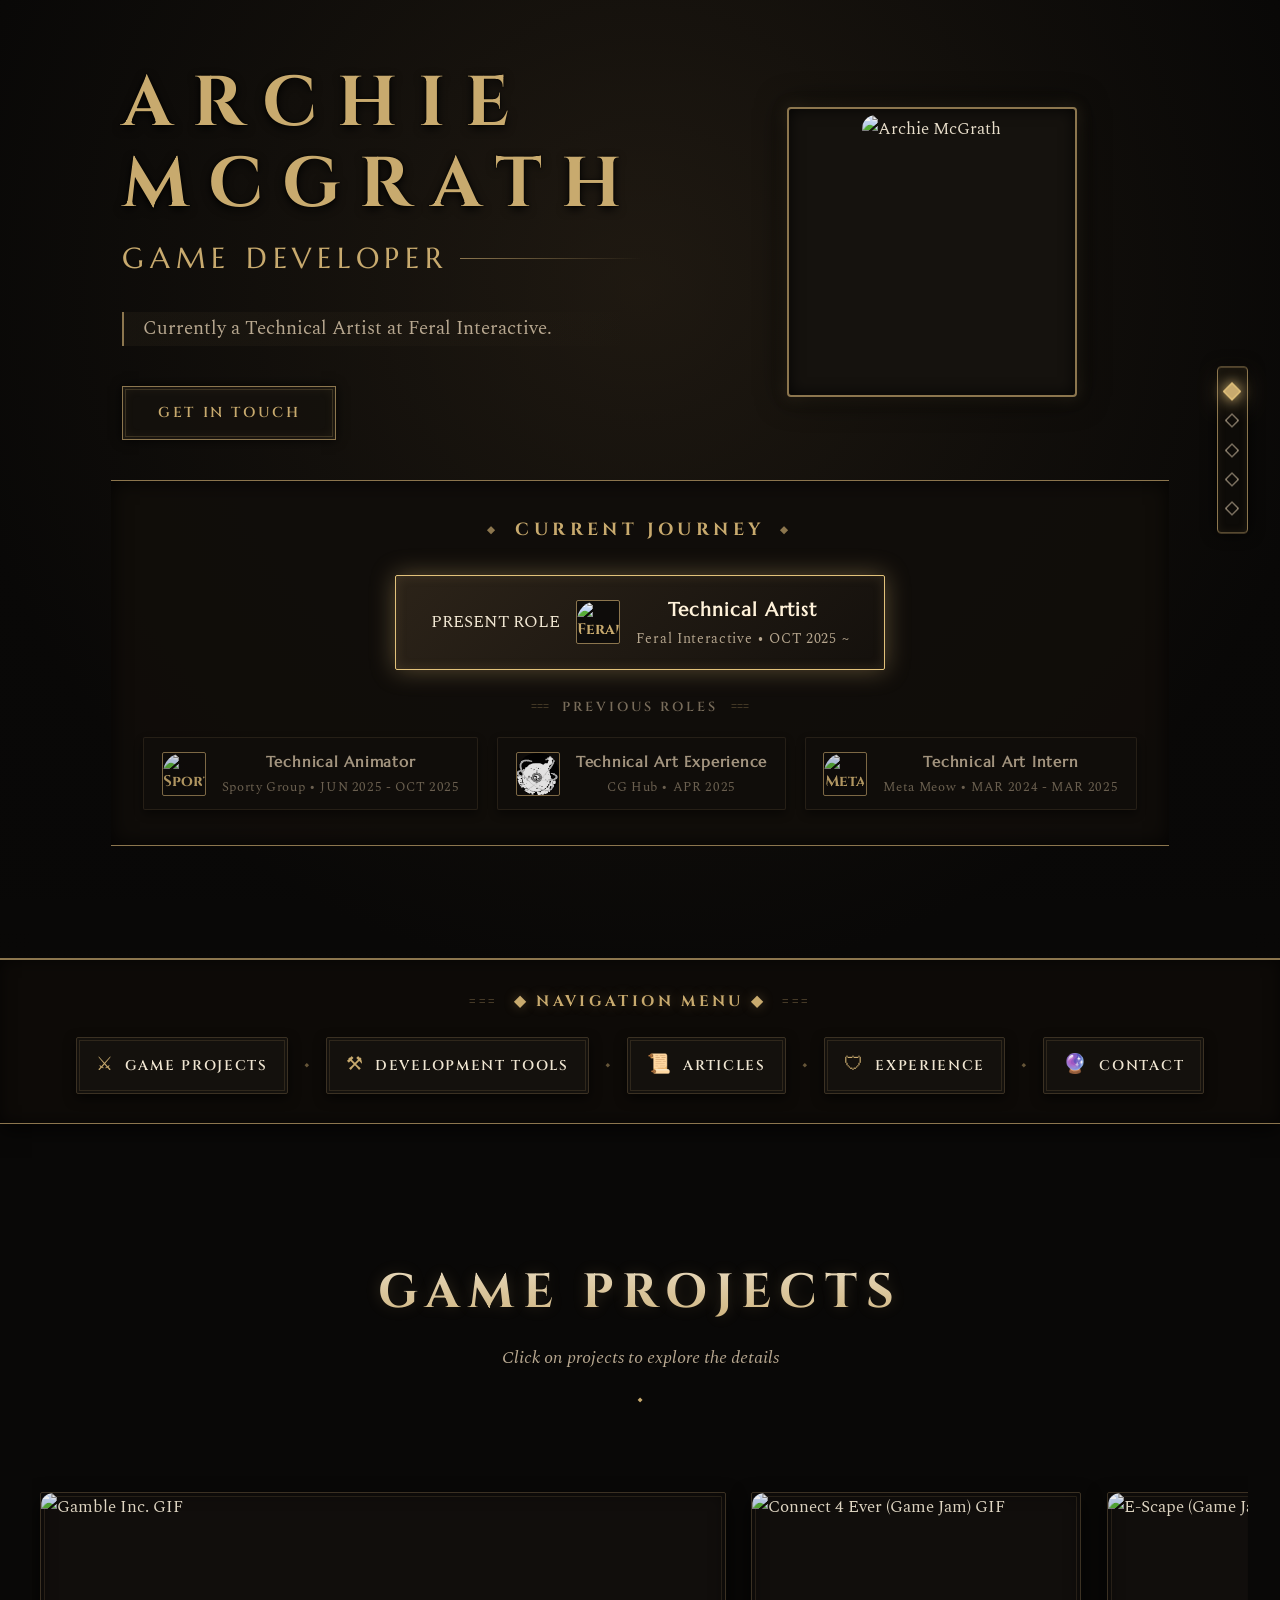
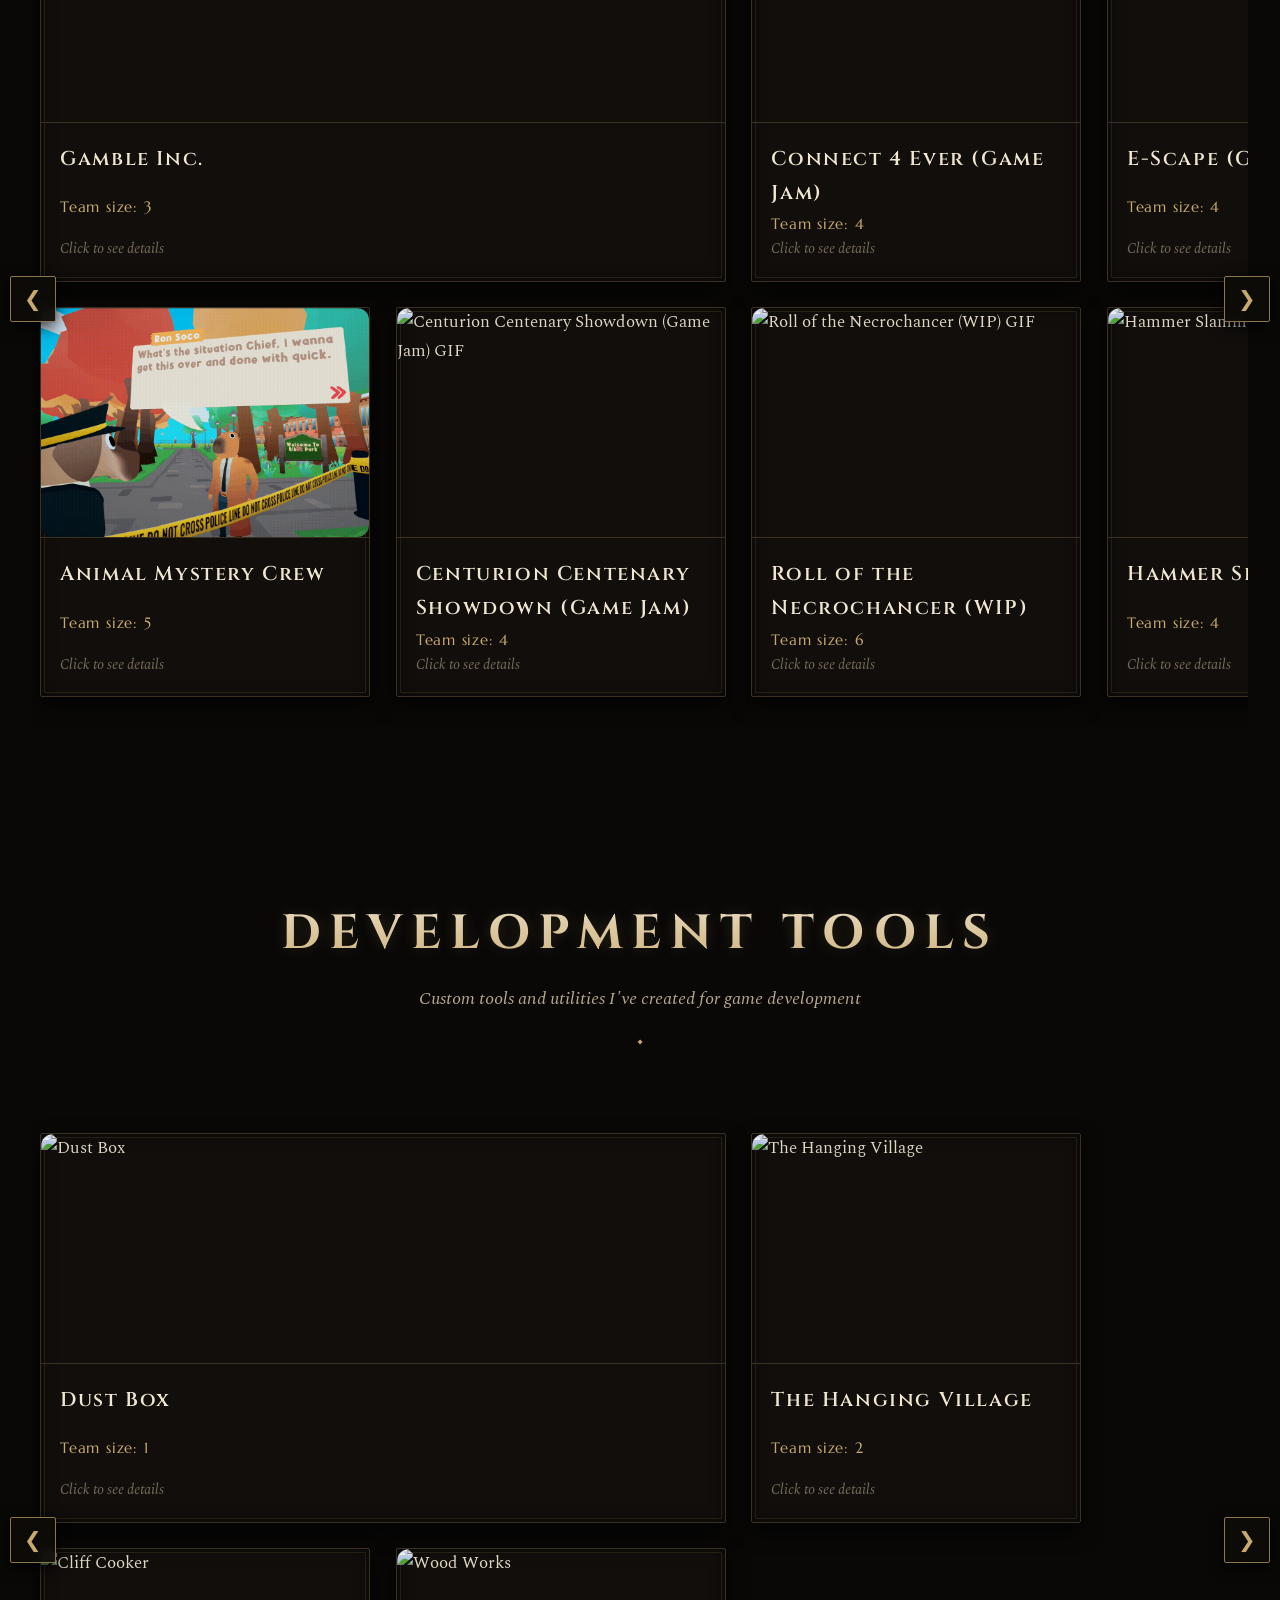
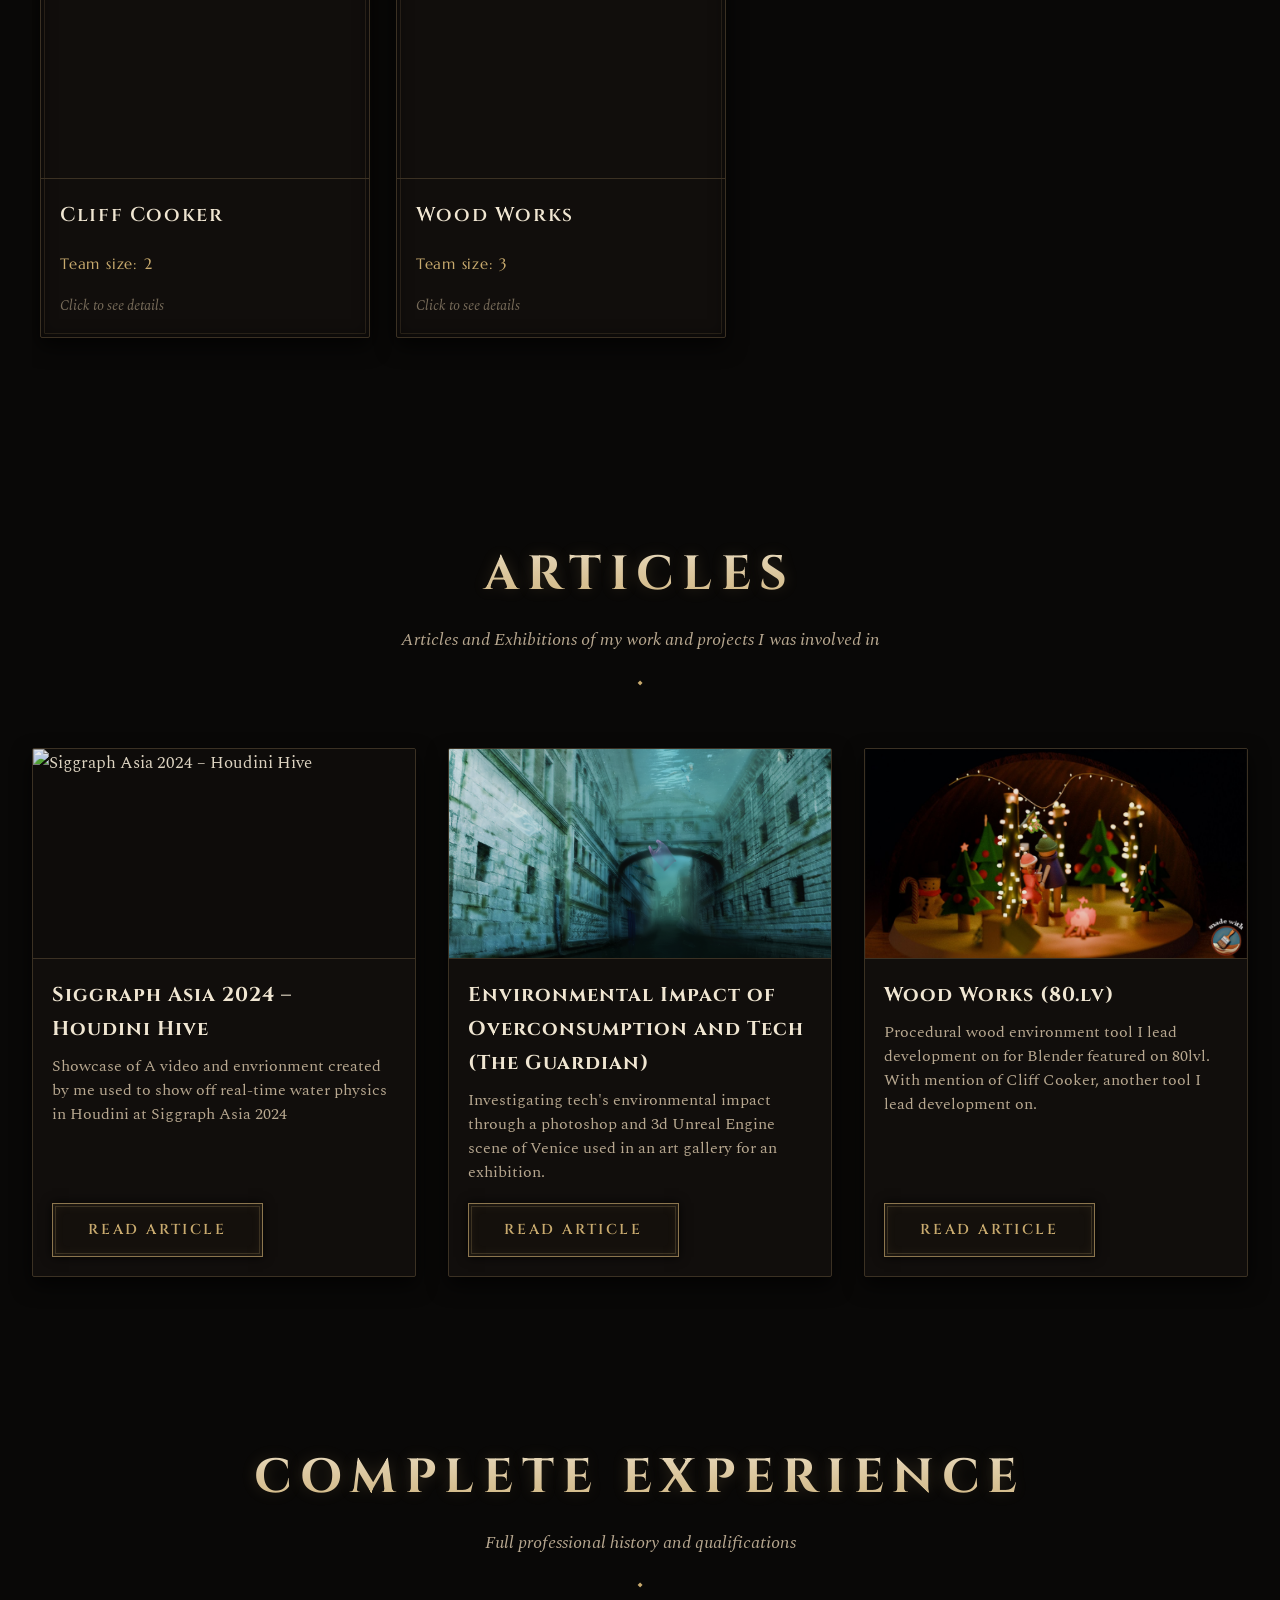
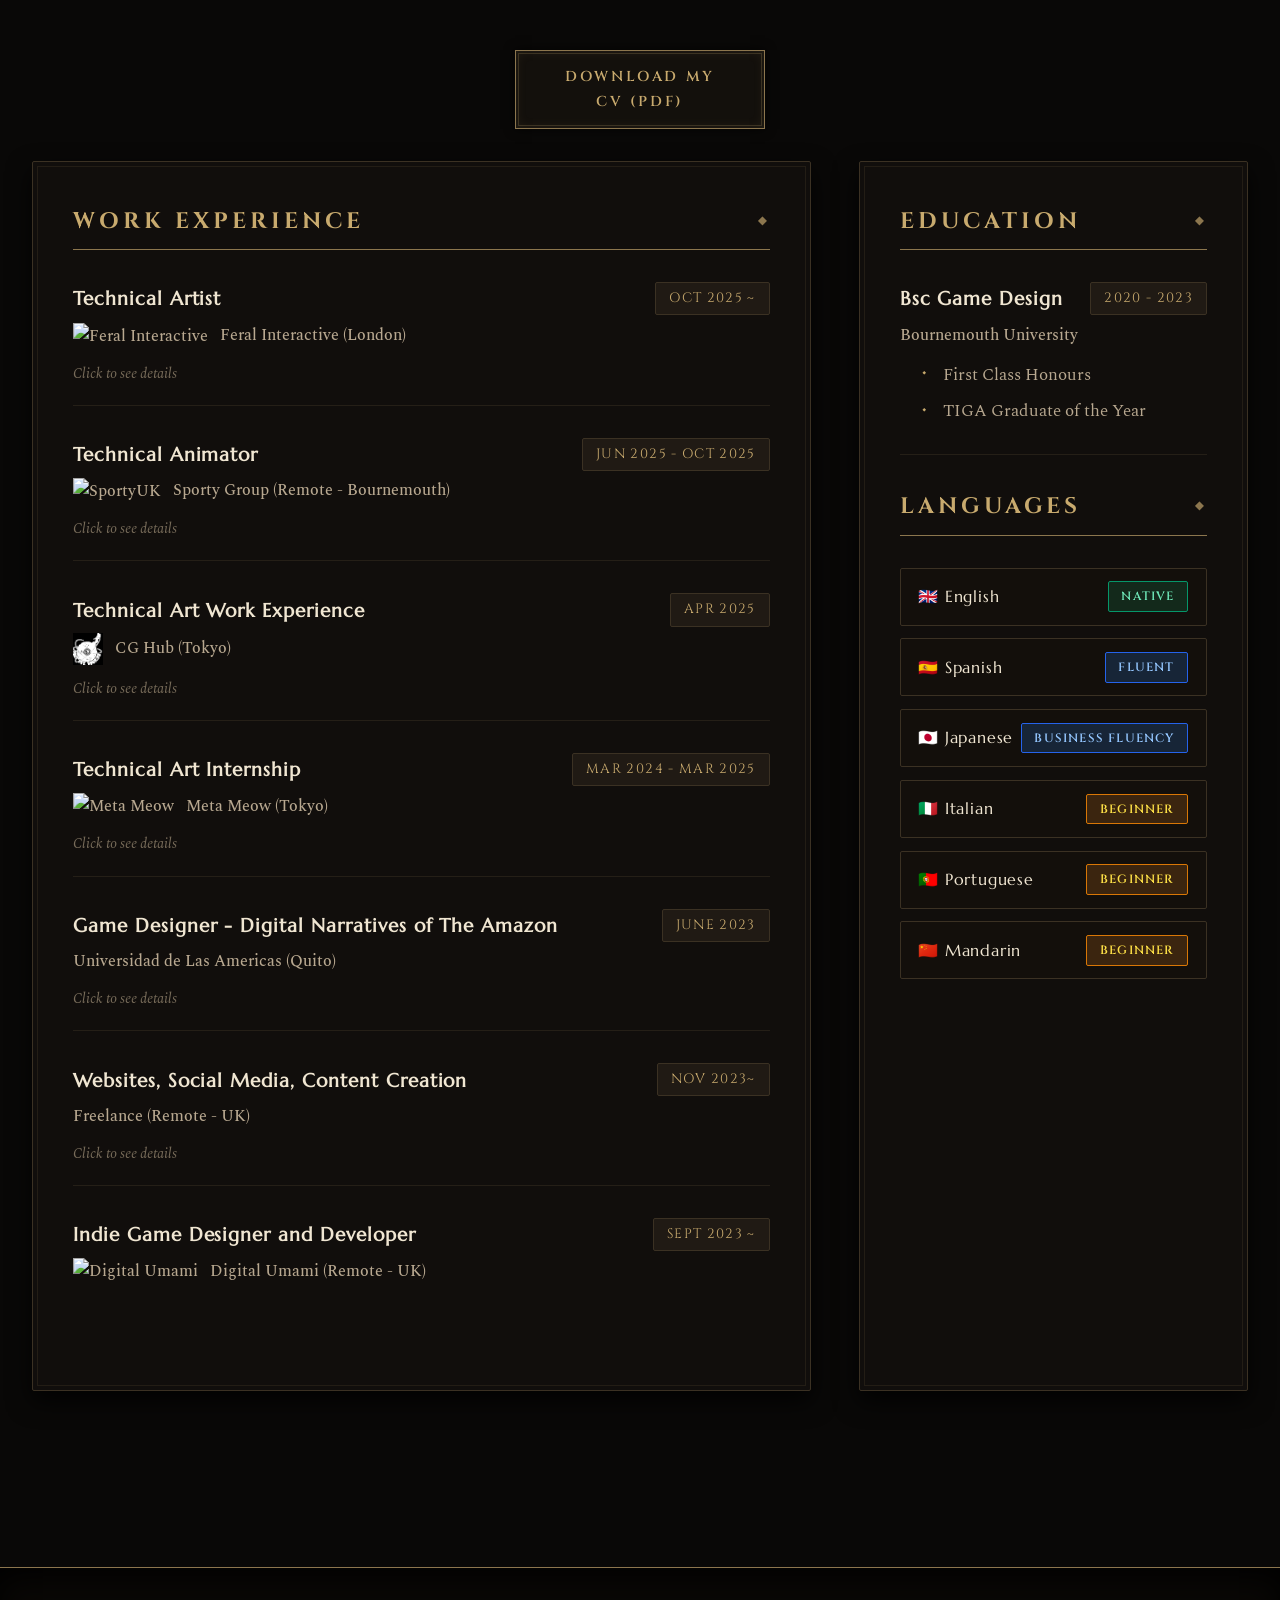
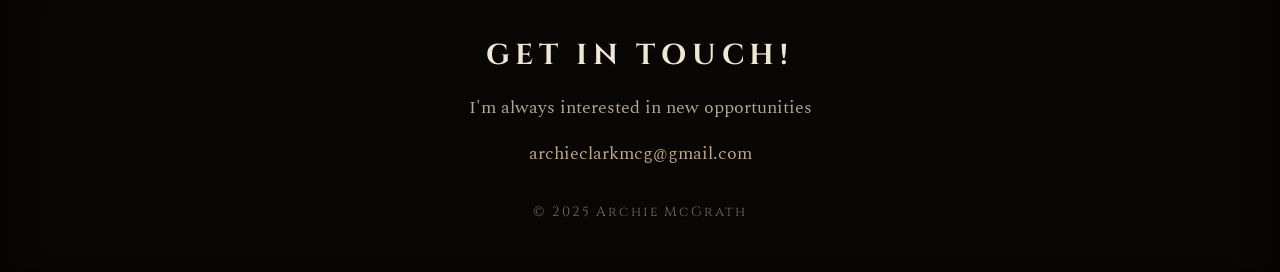
==== commit 9e0fec40: "cachebust to force css reset" ====
--- a/index.html
+++ b/index.html
@@ -9,7 +9,7 @@
     <link rel="preconnect" href="https://fonts.googleapis.com">
     <link rel="preconnect" href="https://fonts.gstatic.com" crossorigin>
     <link href="https://fonts.googleapis.com/css2?family=Cinzel:wght@400;600;700;900&family=Cinzel+Decorative:wght@400;700&family=Marcellus&family=Spectral:ital,wght@0,300;0,400;0,600;1,400&display=swap" rel="stylesheet">
-    <link rel="stylesheet" href="assets/styles.css">
+    <link rel="stylesheet" href="assets/styles.css?v=2.0">
 </head>
 
 <body>
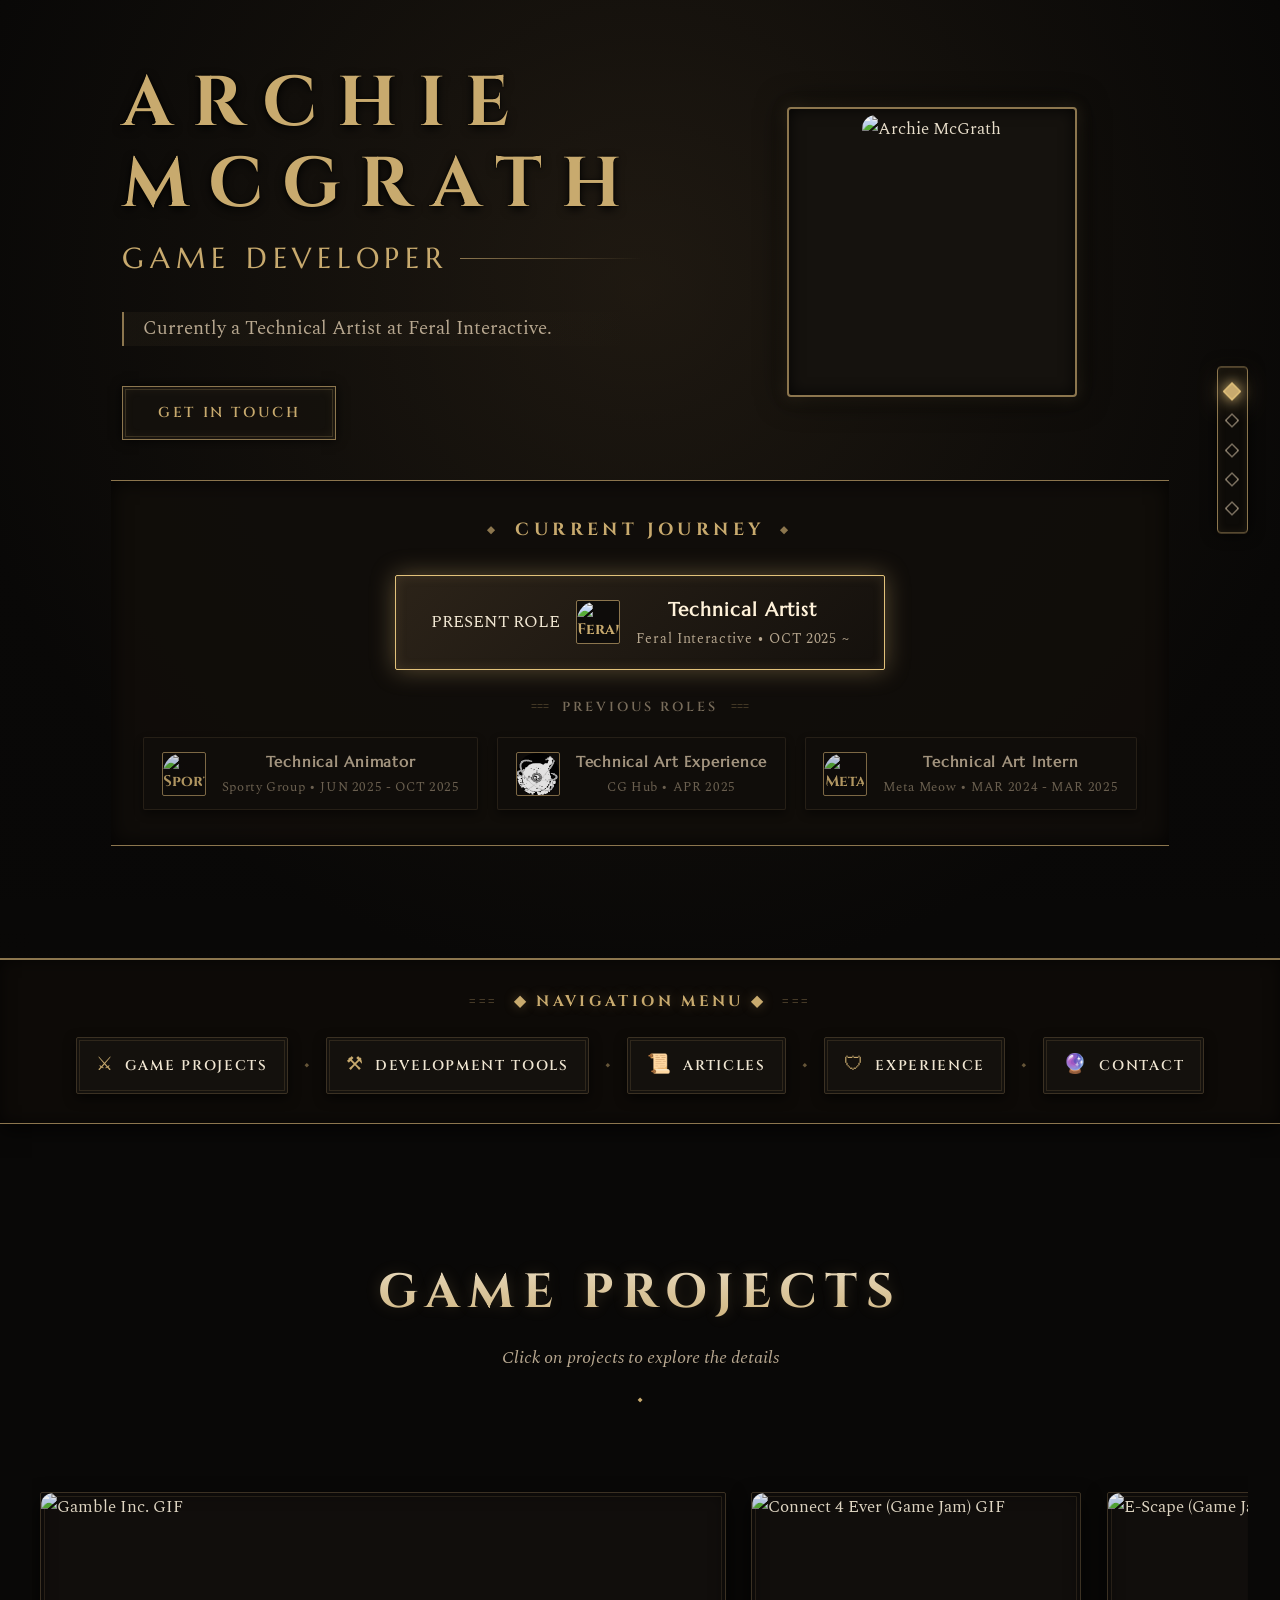
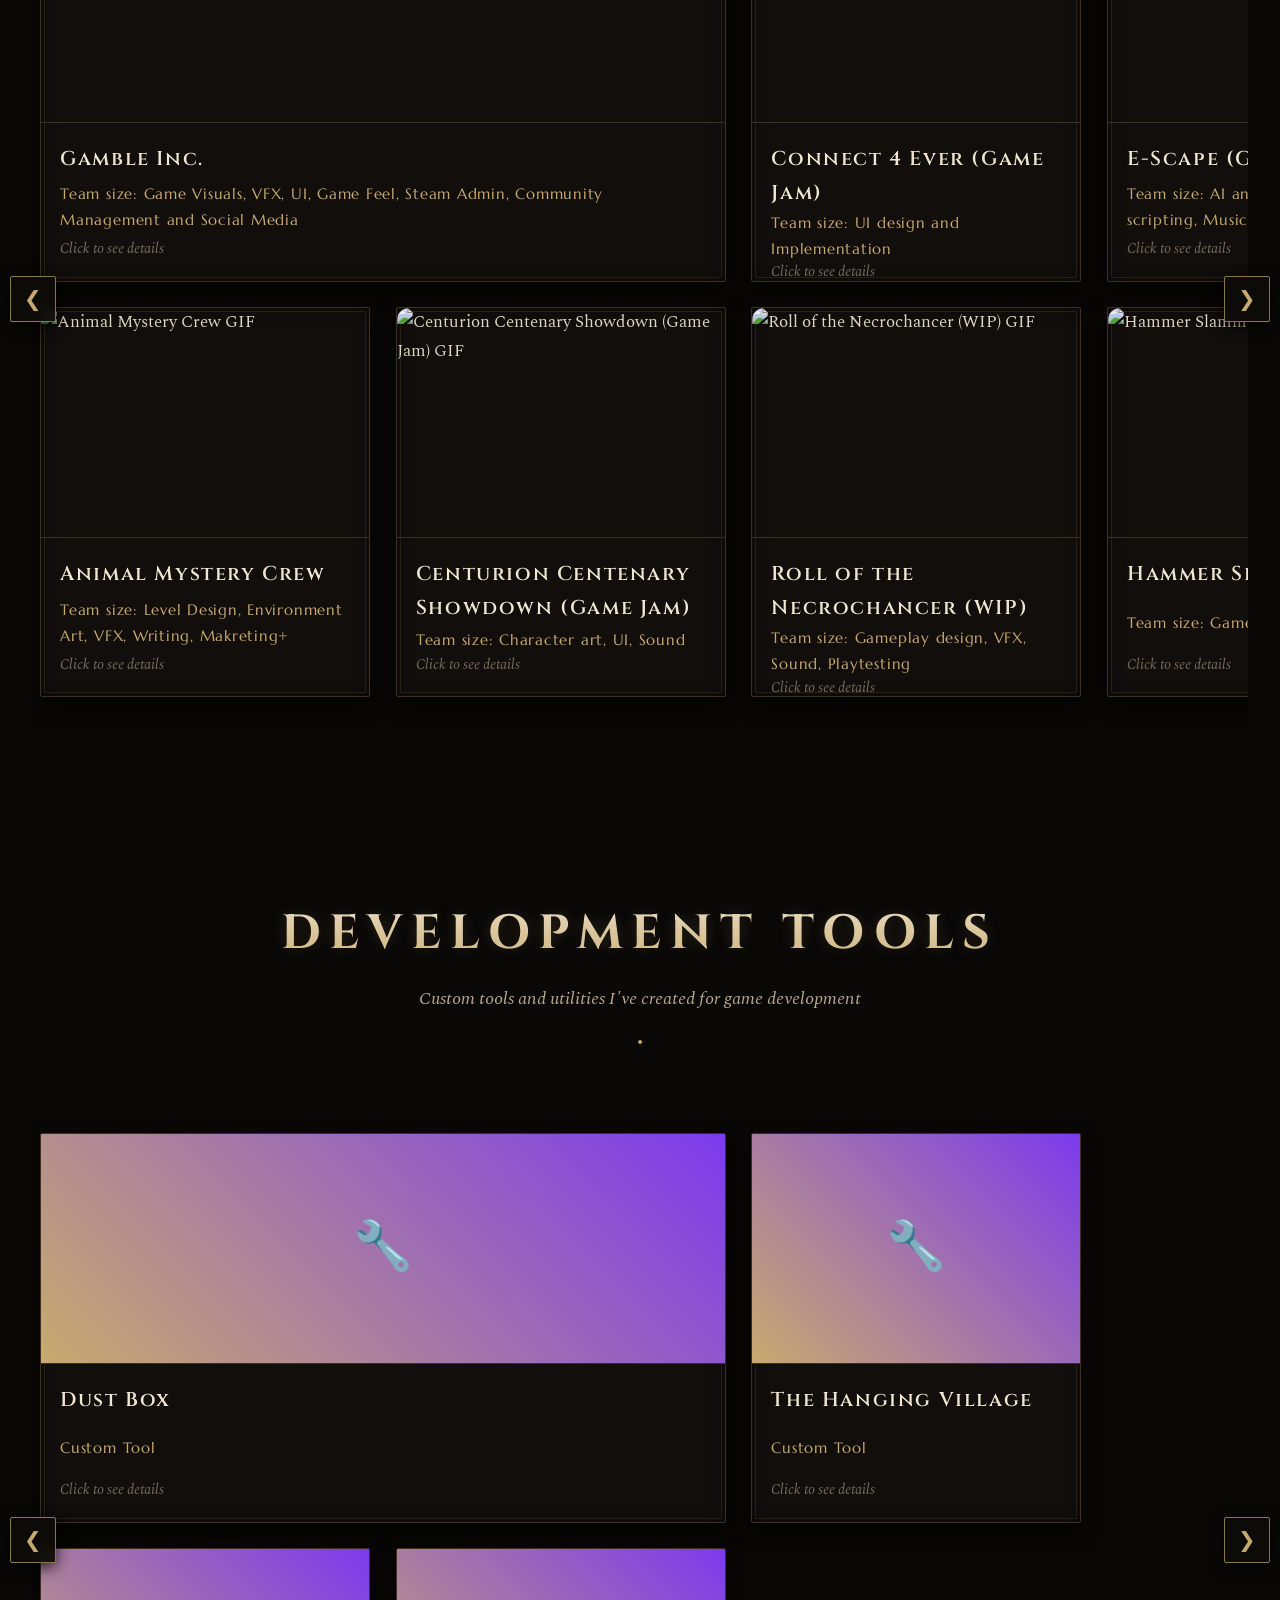
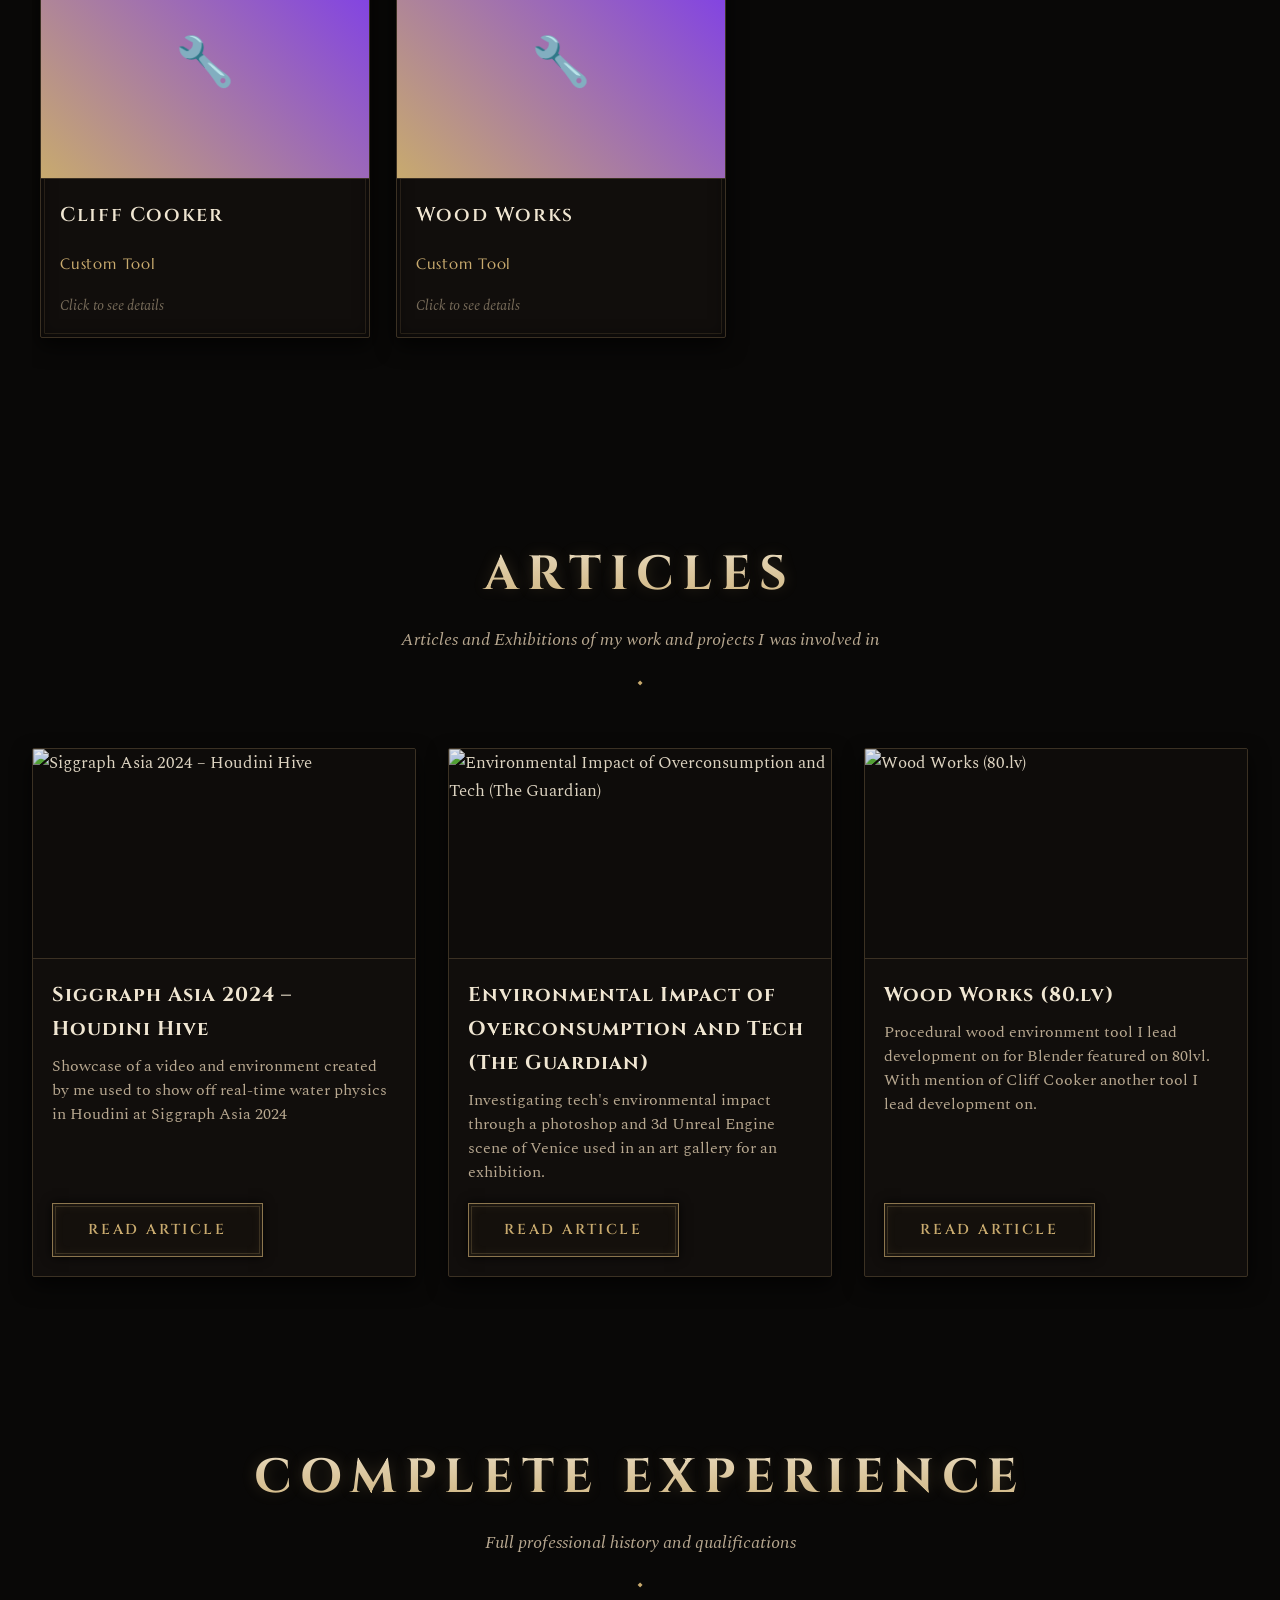
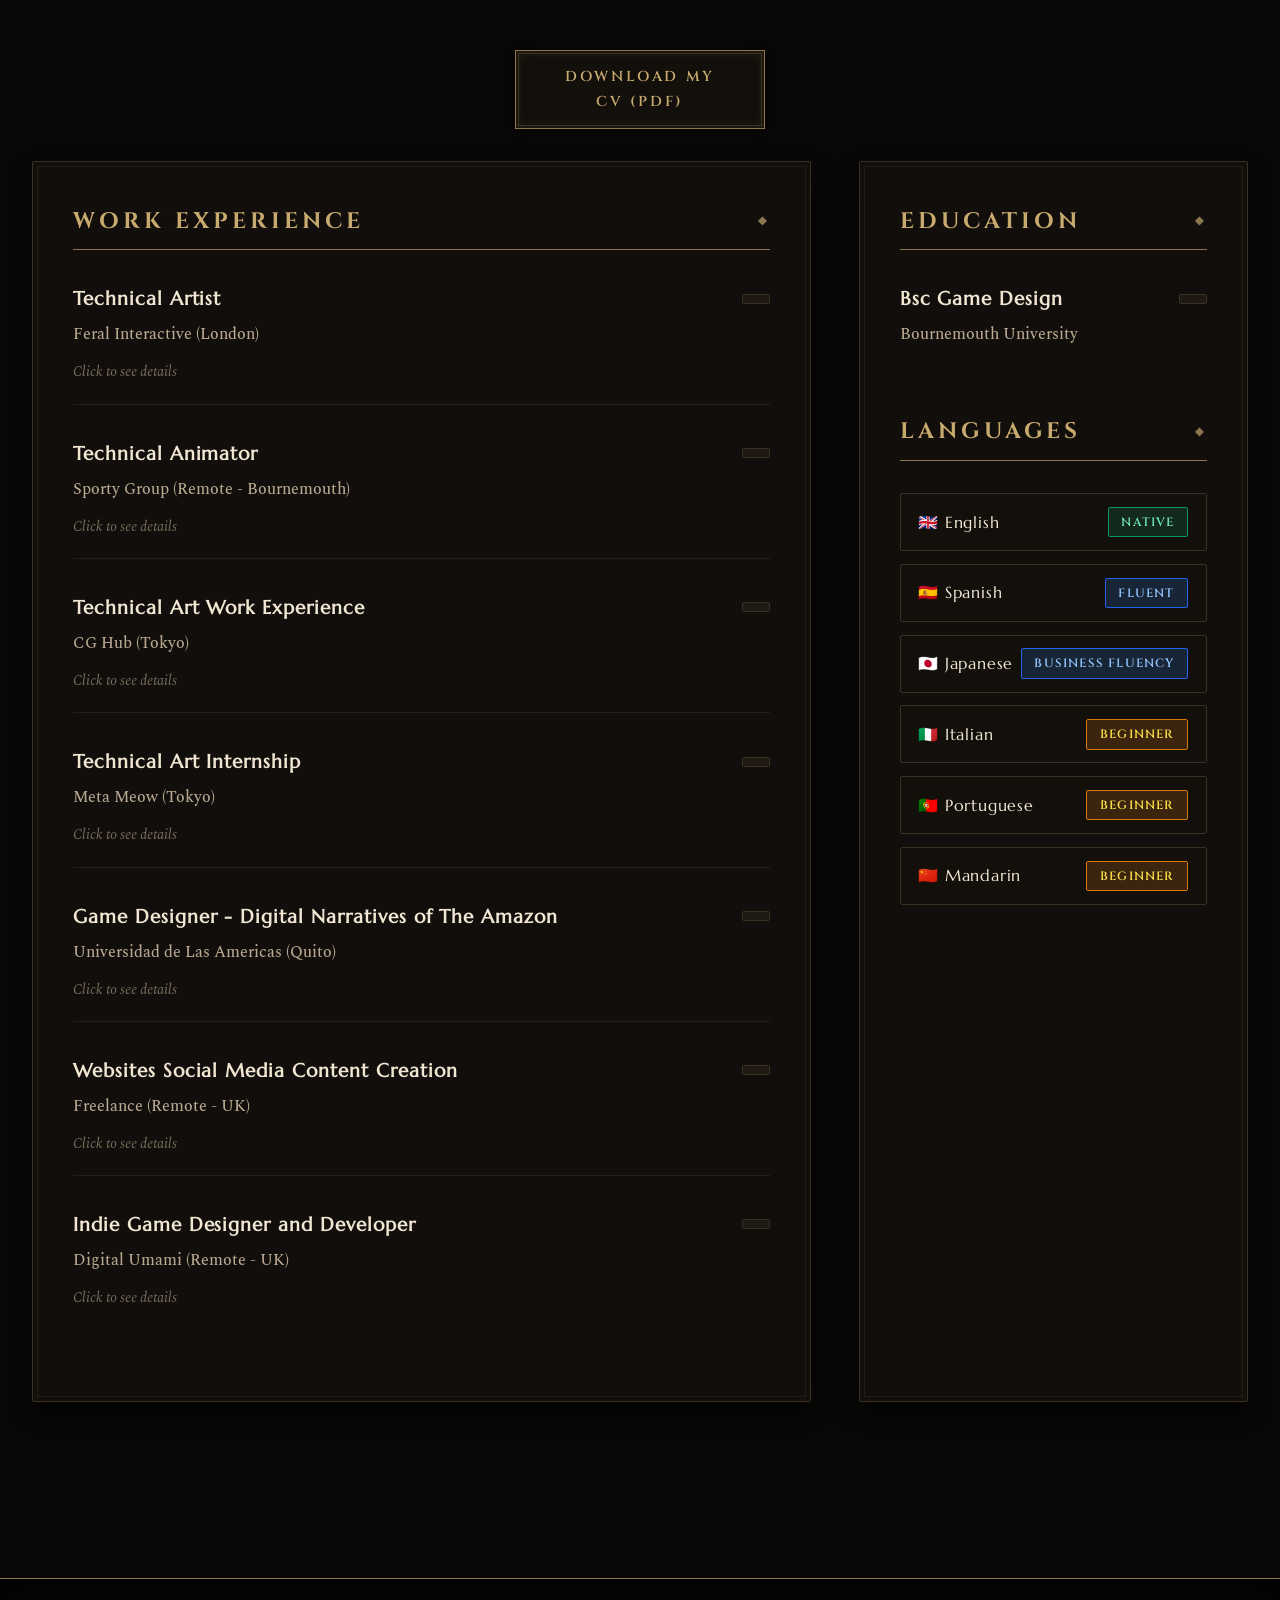
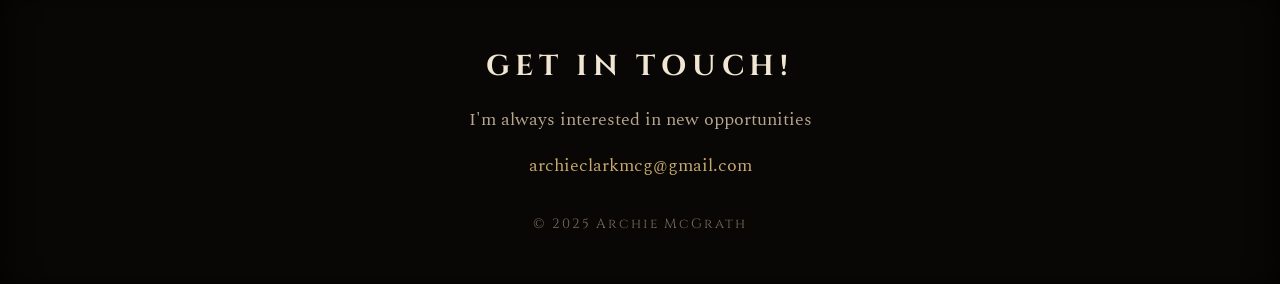
==== commit cad975b0: "Localisation python scripts and cms files" ====
--- a/index.html
+++ b/index.html
@@ -30,12 +30,12 @@
         <div class="hero-wrapper">
             <div class="hero-content">
                 <div class="hero-text">
-                    <h1 class="ds-title">Archie McGrath</h1>
-                    <h2>Game Developer</h2>
-                    <div class="hero-description">
+                    <h1 class="ds-title" data-i18n="ui_hero_title">Archie McGrath</h1>
+                    <h2 data-i18n="ui_hero_subtitle">Game Developer</h2>
+                    <div class="hero-description" data-i18n="ui_hero_desc">
                         Currently a Technical Artist at Feral Interactive.
                     </div>
-                    <a href="#contact" class="cta-button">Get In Touch</a>
+                    <a href="#contact" class="cta-button" data-i18n="ui_hero_cta">Get In Touch</a>
                 </div>
                 <div class="hero-visual">
                     <div class="hero-avatar"><img src="assets/images/myface.jpg" alt="Archie McGrath"
@@ -149,8 +149,8 @@
 
     <!-- Projects Section -->
     <section class="section" id="projects">
-        <h2 class="section-title">Game Projects</h2>
-        <p class="section-subtitle">Click on projects to explore the details</p>
+        <h2 class="section-title" data-i18n="ui_projects_title">Game Projects</h2>
+        <p class="section-subtitle" data-i18n="ui_projects_subtitle">Click on projects to explore the details</p>
         <div class="projects-carousel-wrapper">
             <button class="mosaic-arrow mosaic-arrow-left" id="mosaicPrev" aria-label="Previous Projects">&#10094;</button>
             <div class="projects-container" id="projectsContainer">
@@ -162,8 +162,8 @@
 
     <!-- Development Tools Section -->
     <section class="section" id="tools">
-        <h2 class="section-title">Development Tools</h2>
-        <p class="section-subtitle">Custom tools and utilities I've created for game development</p>
+        <h2 class="section-title" data-i18n="ui_tools_title">Development Tools</h2>
+        <p class="section-subtitle" data-i18n="ui_tools_subtitle">Custom tools and utilities I've created for game development</p>
 
         <div class="projects-carousel-wrapper">
             <button class="mosaic-arrow mosaic-arrow-left" id="toolsPrev" aria-label="Previous Tools">&#10094;</button>
@@ -176,180 +176,31 @@
 
     <!-- Articles Section -->
     <section class="section" id="articles">
-        <h2 class="section-title">Articles</h2>
-        <p class="section-subtitle">Articles and Exhibitions of my work and projects I was involved in</p>
+        <h2 class="section-title" data-i18n="ui_articles_title">Articles</h2>
+        <p class="section-subtitle" data-i18n="ui_articles_subtitle">Articles and Exhibitions of my work and projects I was involved in</p>
         <div class="articles-grid" id="articlesGrid"></div>
     </section>
 
     <!-- CV Section -->
     <section class="section" id="cv">
-        <h2 class="section-title">Complete Experience</h2>
-        <p class="section-subtitle">Full professional history and qualifications</p>
-        <a href="assets\pdfs\Archie_CV_ENG.pdf" class="cta-button" download
+        <h2 class="section-title" data-i18n="ui_cv_title">Complete Experience</h2>
+        <p class="section-subtitle" data-i18n="ui_cv_subtitle">Full professional history and qualifications</p>
+        <a href="assets\pdfs\Archie_CV_ENG.pdf" class="cta-button" download data-i18n="ui_cv_download"
             style="display:block;max-width:250px;margin:0 auto 2rem auto;text-align:center;">Download My CV (PDF)</a>
         <div class="cv-grid">
             <!-- Work Experience Column -->
             <div class="cv-column">
-                <h3 class="cv-section-title">Work Experience</h3>
-
-                <div class="cv-item" onclick="toggleCVExpand(this)">
-                    <div class="cv-header">
-                        <h4 class="cv-role">Technical Artist</h4>
-                        <span class="cv-period">OCT 2025 ~</span>
-                    </div>
-                    <p class="cv-company">
-                        <img src="assets/images/ferallogo.jpg" alt="Feral Interactive"
-                            style="height:2em;vertical-align:middle;margin-right:0.5em;">
-                        Feral Interactive (London)
-                    </p>
-                    <p class="expand-hint-cv">Click to see details</p>
-                    <ul class="cv-details">
-                        <li>Sole in-house technical artist, working with design and engineering teams on AAA projects
-                        </li>
-                        <li>Asset development and implementation in-engine using Maya, 3DS Max, Blender (models,
-                            animations, rigs, textures and materials)</li>
-                        <li>Scripting pipeline tools across DCCs using Python, MEL</li>
-                        <li>Implementation, testing and optimisation of art and game mechanics in proprietary game
-                            engines across various platforms (VR and Mobile)</li>
-                    </ul>
-                </div>
-
-                <div class="cv-item" onclick="toggleCVExpand(this)">
-                    <div class="cv-header">
-                        <h4 class="cv-role">Technical Animator</h4>
-                        <span class="cv-period">JUN 2025 - OCT 2025</span>
-                    </div>
-                    <p class="cv-company">
-                        <img src="assets/images/sportylogo.jpeg" alt="SportyUK"
-                            style="height:2em;vertical-align:middle;margin-right:0.5em;">
-                        Sporty Group (Remote - Bournemouth)
-                    </p>
-                    <p class="expand-hint-cv">Click to see details</p>
-                    <ul class="cv-details">
-                        <li>Rigging, weight painting and animation of characters using Blender</li>
-                        <li>Implementation and playtesting in Unity Engine for Mobile</li>
-                    </ul>
-                </div>
-
-                <div class="cv-item" onclick="toggleCVExpand(this)">
-                    <div class="cv-header">
-                        <h4 class="cv-role">Technical Art Work Experience</h4>
-                        <span class="cv-period">APR 2025</span>
-                    </div>
-                    <p class="cv-company">
-                        <img src="assets/images/CGHUBLogo_cropped.png" alt="CG Hub"
-                            style="height:2em;vertical-align:middle;margin-right:0.5em;">
-                        CG Hub (Tokyo)
-                    </p>
-                    <p class="expand-hint-cv">Click to see details</p>
-                    <ul class="cv-details">
-                        <li>Car ADAS creation and shader development in Kanzi Engine</li>
-                    </ul>
-                </div>
-
-                <div class="cv-item" onclick="toggleCVExpand(this)">
-                    <div class="cv-header">
-                        <h4 class="cv-role">Technical Art Internship</h4>
-                        <span class="cv-period">MAR 2024 - MAR 2025</span>
-                    </div>
-                    <p class="cv-company">
-                        <img src="assets/images/metameowlogo.jpeg" alt="Meta Meow"
-                            style="height:2em;vertical-align:middle;margin-right:0.5em;">
-                        Meta Meow (Tokyo)
-                    </p>
-                    <p class="expand-hint-cv">Click to see details</p>
-                    <ul class="cv-details">
-                        <li>AAA games outsourcing projects for Square Enix, ORCA, Game Freak</li>
-                        <li>Shipped 3 DCC tools taking them from conception to market with documentation, user support
-                            and updates in Blender and Unreal.</li>
-                        <li>Shader, material and VFX creation using Substance Painter, Designer, Python scripting,
-                            Blender procedural node workflows and basic Houdini</li>
-                    </ul>
-                </div>
-
-                <div class="cv-item" onclick="toggleCVExpand(this)">
-                    <div class="cv-header">
-                        <h4 class="cv-role">Game Designer - Digital Narratives of The Amazon</h4>
-                        <span class="cv-period">JUNE 2023</span>
-                    </div>
-                    <p class="cv-company">Universidad de Las Americas (Quito)</p>
-                    <p class="expand-hint-cv">Click to see details</p>
-                    <ul class="cv-details">
-                        <li>Gameplay, sound design and localisation developing a mobile game</li>
-                        <li>C# Scripting in Unity Engine for Mobile</li>
-                    </ul>
-                </div>
-
-                <div class="cv-item" onclick="toggleCVExpand(this)">
-                    <div class="cv-header">
-                        <h4 class="cv-role">Websites, Social Media, Content Creation</h4>
-                        <span class="cv-period">NOV 2023~</span>
-                    </div>
-                    <p class="cv-company">Freelance (Remote - UK)</p>
-                    <p class="expand-hint-cv">Click to see details</p>
-                    <ul class="cv-details">
-                        <li>7,000+ monthly visitor website SEO, content renovations, copywriting</li>
-                        <li>Assisting Instagram account with 200,000+ followers</li>
-                        <li>Promoting an Amazon, Sunday Times and Water Stones Best Seller</li>
-                    </ul>
-                </div>
-
-                <div class="cv-item" onclick="toggleCVExpand(this)">
-                    <div class="cv-header">
-                        <h4 class="cv-role">Indie Game Designer and Developer</h4>
-                        <span class="cv-period">SEPT 2023 ~</span>
-                    </div>
-                    <p class="cv-company">
-                        <img src="assets/images/dulogo.png" alt="Digital Umami"
-                            style="height:2em;vertical-align:middle;margin-right:0.5em;">
-                        Digital Umami (Remote - UK)
-                    </p>
-                </div>
+                <h3 class="cv-section-title" data-i18n="ui_cv_work_header">Work Experience</h3>
+                <div id="cvWorkList"></div>
             </div>
 
             <!-- Education & Skills Column -->
             <div class="cv-column">
-                <h3 class="cv-section-title">Education</h3>
-
-                <div class="cv-item">
-                    <div class="cv-header">
-                        <h4 class="cv-role">Bsc Game Design</h4>
-                        <span class="cv-period">2020 - 2023</span>
-                    </div>
-                    <p class="cv-company">Bournemouth University</p>
-                    <ul class="cv-details" style="max-height: none; padding-left: 1.2rem;">
-                        <li>First Class Honours</li>
-                        <li>TIGA Graduate of the Year</li>
-                    </ul>
-                </div>
-
-                <h3 class="cv-section-title">Languages</h3>
-                <div class="languages-grid">
-                    <div class="language-item">
-                        <span class="language-name">🇬🇧 English</span>
-                        <span class="language-level native">Native</span>
-                    </div>
-                    <div class="language-item">
-                        <span class="language-name">🇪🇸 Spanish</span>
-                        <span class="language-level fluent">Fluent</span>
-                    </div>
-                    <div class="language-item">
-                        <span class="language-name">🇯🇵 Japanese</span>
-                        <span class="language-level fluent">Business Fluency</span>
-                    </div>
-                    <div class="language-item">
-                        <span class="language-name">🇮🇹 Italian</span>
-                        <span class="language-level beginner">Beginner</span>
-                    </div>
-                    <div class="language-item">
-                        <span class="language-name">🇵🇹 Portuguese</span>
-                        <span class="language-level beginner">Beginner</span>
-                    </div>
-                    <div class="language-item">
-                        <span class="language-name">🇨🇳 Mandarin</span>
-                        <span class="language-level beginner">Beginner</span>
-                    </div>
-                </div>
+                <h3 class="cv-section-title" data-i18n="ui_cv_edu_header">Education</h3>
+                <div id="cvEduList"></div>
+
+                <h3 class="cv-section-title" data-i18n="ui_cv_lang_header" style="margin-top:2rem;">Languages</h3>
+                <div class="languages-grid" id="languagesGrid"></div>
             </div>
         </div>
     </section>
@@ -358,11 +209,11 @@
     <footer id="contact">
         <div class="footer-content">
             <div class="contact-info">
-                <h3>Get in touch!</h3>
-                <p>I'm always interested in new opportunities</p>
-                <p style="margin-top: 1rem; color: var(--accent-color);">archieclarkmcg@gmail.com</p>
+                <h3 data-i18n="ui_contact_title">Get in touch!</h3>
+                <p data-i18n="ui_contact_subtitle">I'm always interested in new opportunities</p>
+                <p style="margin-top: 1rem; color: var(--accent-color);"><a href="mailto:archieclarkmcg@gmail.com" data-i18n="ui_contact_email" style="color:inherit;text-decoration:none;">archieclarkmcg@gmail.com</a></p>
             </div>
-            <p class="footer-text">
+            <p class="footer-text" data-i18n="ui_footer_copyright">
                 © 2025 Archie McGrath
             </p>
         </div>
@@ -520,6 +371,137 @@
             }
         }
 
+        let cmsData = [];
+        let currentLang = 'en';
+
+        function applyLocalization(lang = 'en') {
+            currentLang = lang;
+            if (!cmsData || !cmsData.length) return;
+
+            // 1. UI Text
+            cmsData.filter(item => item.category === 'ui').forEach(ui => {
+                const text = ui[lang] || ui['en'] || '';
+                const elements = document.querySelectorAll(`[data-i18n="${ui.id}"]`);
+                elements.forEach(el => {
+                    if (el.tagName === 'A' && ui.link && ui.link.startsWith('mailto:')) {
+                        el.href = ui.link;
+                    }
+                    el.innerHTML = text.replace(/\\n/g, '<br>').replace(/\n/g, '<br>');
+                });
+            });
+
+            // 2. Game Projects
+            projects = cmsData.filter(item => item.category === 'game').map(item => ({
+                title: item.title,
+                gif: item.media,
+                role: item.role,
+                'team-size': item.team_size,
+                desc: item[lang] || item['en'] || '',
+                link: item.link
+            }));
+            projects.forEach(p => { if (p.gif) { const img = new Image(); img.src = p.gif; } });
+            renderMosaic();
+
+            // 3. Development Tools
+            const tools = cmsData.filter(item => item.category === 'tool').map(item => ({
+                title: item.title,
+                image: item.media,
+                role: item.role,
+                'team-size': item.team_size,
+                desc: item[lang] || item['en'] || '',
+                link: item.link
+            }));
+            renderTools(tools);
+
+            // 4. Articles
+            const articles = cmsData.filter(item => item.category === 'article');
+            const articlesGrid = document.getElementById('articlesGrid');
+            if (articlesGrid) {
+                articlesGrid.innerHTML = '';
+                articles.forEach(article => {
+                    const card = document.createElement('div');
+                    card.className = 'article-card';
+                    const imgSrc = article.media || article.image || article.gif || '';
+                    const descText = article[lang] || article['en'] || article.desc || '';
+                    card.innerHTML = `
+                        <div class="article-image"><img src="${imgSrc}" alt="${article.title}" style="width:100%;height:100%;object-fit:cover;"></div>
+                        <div class="article-header"><h3 class="article-title">${article.title}</h3></div>
+                        <div class="article-description"><p>${descText.replace(/\\n/g, '<br>').replace(/\n/g, '<br>')}</p></div>
+                        ${article.link ? `<a href="${article.link}" target="_blank" class="cta-button">Read Article</a>` : ''}
+                    `;
+                    articlesGrid.appendChild(card);
+                });
+            }
+
+            // 5. Work Experience (CV)
+            const cvWork = cmsData.filter(item => item.category === 'cv_work');
+            const cvWorkList = document.getElementById('cvWorkList');
+            if (cvWorkList) {
+                cvWorkList.innerHTML = '';
+                cvWork.forEach(item => {
+                    const bullets = (item.extra || '').split('|').filter(Boolean);
+                    const card = document.createElement('div');
+                    card.className = 'cv-item';
+                    card.onclick = function() { toggleCVExpand(this); };
+                    card.innerHTML = `
+                        <div class="cv-header">
+                            <h4 class="cv-role">${item.title}</h4>
+                            <span class="cv-period">${item.role}</span>
+                        </div>
+                        <p class="cv-company">
+                            ${item.media ? `<img src="${item.media}" alt="${item.title}" style="height:2em;vertical-align:middle;margin-right:0.5em;">` : ''}
+                            ${item[lang] || item['en'] || ''}
+                        </p>
+                        <p class="expand-hint-cv">Click to see details</p>
+                        <ul class="cv-details">
+                            ${bullets.map(b => `<li>${b}</li>`).join('')}
+                        </ul>
+                    `;
+                    cvWorkList.appendChild(card);
+                });
+            }
+
+            // 6. Education (CV)
+            const cvEdu = cmsData.filter(item => item.category === 'cv_edu');
+            const cvEduList = document.getElementById('cvEduList');
+            if (cvEduList) {
+                cvEduList.innerHTML = '';
+                cvEdu.forEach(item => {
+                    const bullets = (item.extra || '').split('|').filter(Boolean);
+                    const card = document.createElement('div');
+                    card.className = 'cv-item';
+                    card.innerHTML = `
+                        <div class="cv-header">
+                            <h4 class="cv-role">${item.title}</h4>
+                            <span class="cv-period">${item.role}</span>
+                        </div>
+                        <p class="cv-company">${item[lang] || item['en'] || ''}</p>
+                        <ul class="cv-details" style="max-height: none; padding-left: 1.2rem;">
+                            ${bullets.map(b => `<li>${b}</li>`).join('')}
+                        </ul>
+                    `;
+                    cvEduList.appendChild(card);
+                });
+            }
+
+            // 7. Languages
+            const cvLang = cmsData.filter(item => item.category === 'cv_lang');
+            const languagesGrid = document.getElementById('languagesGrid');
+            if (languagesGrid) {
+                languagesGrid.innerHTML = '';
+                cvLang.forEach(item => {
+                    const levelClass = item.extra || 'beginner';
+                    const card = document.createElement('div');
+                    card.className = 'language-item';
+                    card.innerHTML = `
+                        <span class="language-name">${item.title}</span>
+                        <span class="language-level ${levelClass}">${item[lang] || item['en'] || ''}</span>
+                    `;
+                    languagesGrid.appendChild(card);
+                });
+            }
+        }
+
         // ── Fetch all CMS data once, then render each section ──────
         document.addEventListener('DOMContentLoaded', () => {
             // Nav init
@@ -534,48 +516,19 @@
                 if (btn) btn.textContent = 'View Mobile Version';
             }
 
+            const pContainer = document.getElementById('projectsContainer');
+            const pPrevBtn = document.getElementById('mosaicPrev');
+            const pNextBtn = document.getElementById('mosaicNext');
+            if (pContainer && pPrevBtn && pNextBtn) {
+                pPrevBtn.addEventListener('click', () => pContainer.scrollBy({ left: -pContainer.clientWidth * 0.8, behavior: 'smooth' }));
+                pNextBtn.addEventListener('click', () => pContainer.scrollBy({ left: pContainer.clientWidth * 0.8, behavior: 'smooth' }));
+            }
+
             fetch('assets/cms.json?v=' + Date.now())
                 .then(r => r.json())
                 .then(data => {
-                    // Game Projects
-                    projects = data.filter(item => item.category === 'game' && item.gif);
-                    projects.forEach(p => { const img = new Image(); img.src = p.gif; });
-                    renderMosaic();
-
-                    const container = document.getElementById('projectsContainer');
-                    const prevBtn = document.getElementById('mosaicPrev');
-                    const nextBtn = document.getElementById('mosaicNext');
-
-                    if (container && prevBtn && nextBtn) {
-                        prevBtn.addEventListener('click', () => {
-                            container.scrollBy({ left: -container.clientWidth * 0.8, behavior: 'smooth' });
-                        });
-                        nextBtn.addEventListener('click', () => {
-                            container.scrollBy({ left: container.clientWidth * 0.8, behavior: 'smooth' });
-                        });
-                    }
-
-                    // Development Tools
-                    const tools = data.filter(item => item.category === 'tool');
-                    renderTools(tools);
-
-                    // Articles
-                    const articles = data.filter(item => item.category === 'article');
-                    const articlesGrid = document.getElementById('articlesGrid');
-                    if (articlesGrid) {
-                        articles.forEach(article => {
-                            const card = document.createElement('div');
-                            card.className = 'article-card';
-                            const imgSrc = article.image || article.gif || '';
-                            card.innerHTML = `
-                                <div class="article-image"><img src="${imgSrc}" alt="${article.title}" style="width:100%;height:100%;object-fit:cover;"></div>
-                                <div class="article-header"><h3 class="article-title">${article.title}</h3></div>
-                                <div class="article-description"><p>${(article.desc || '').replace(/\\n/g, '<br>').replace(/\n/g, '<br>')}</p></div>
-                                ${article.link ? `<a href="${article.link}" target="_blank" class="cta-button">Read Article</a>` : ''}
-                            `;
-                            articlesGrid.appendChild(card);
-                        });
-                    }
+                    cmsData = data;
+                    applyLocalization('en');
                 })
                 .catch(err => console.error('CMS load error:', err));
         });
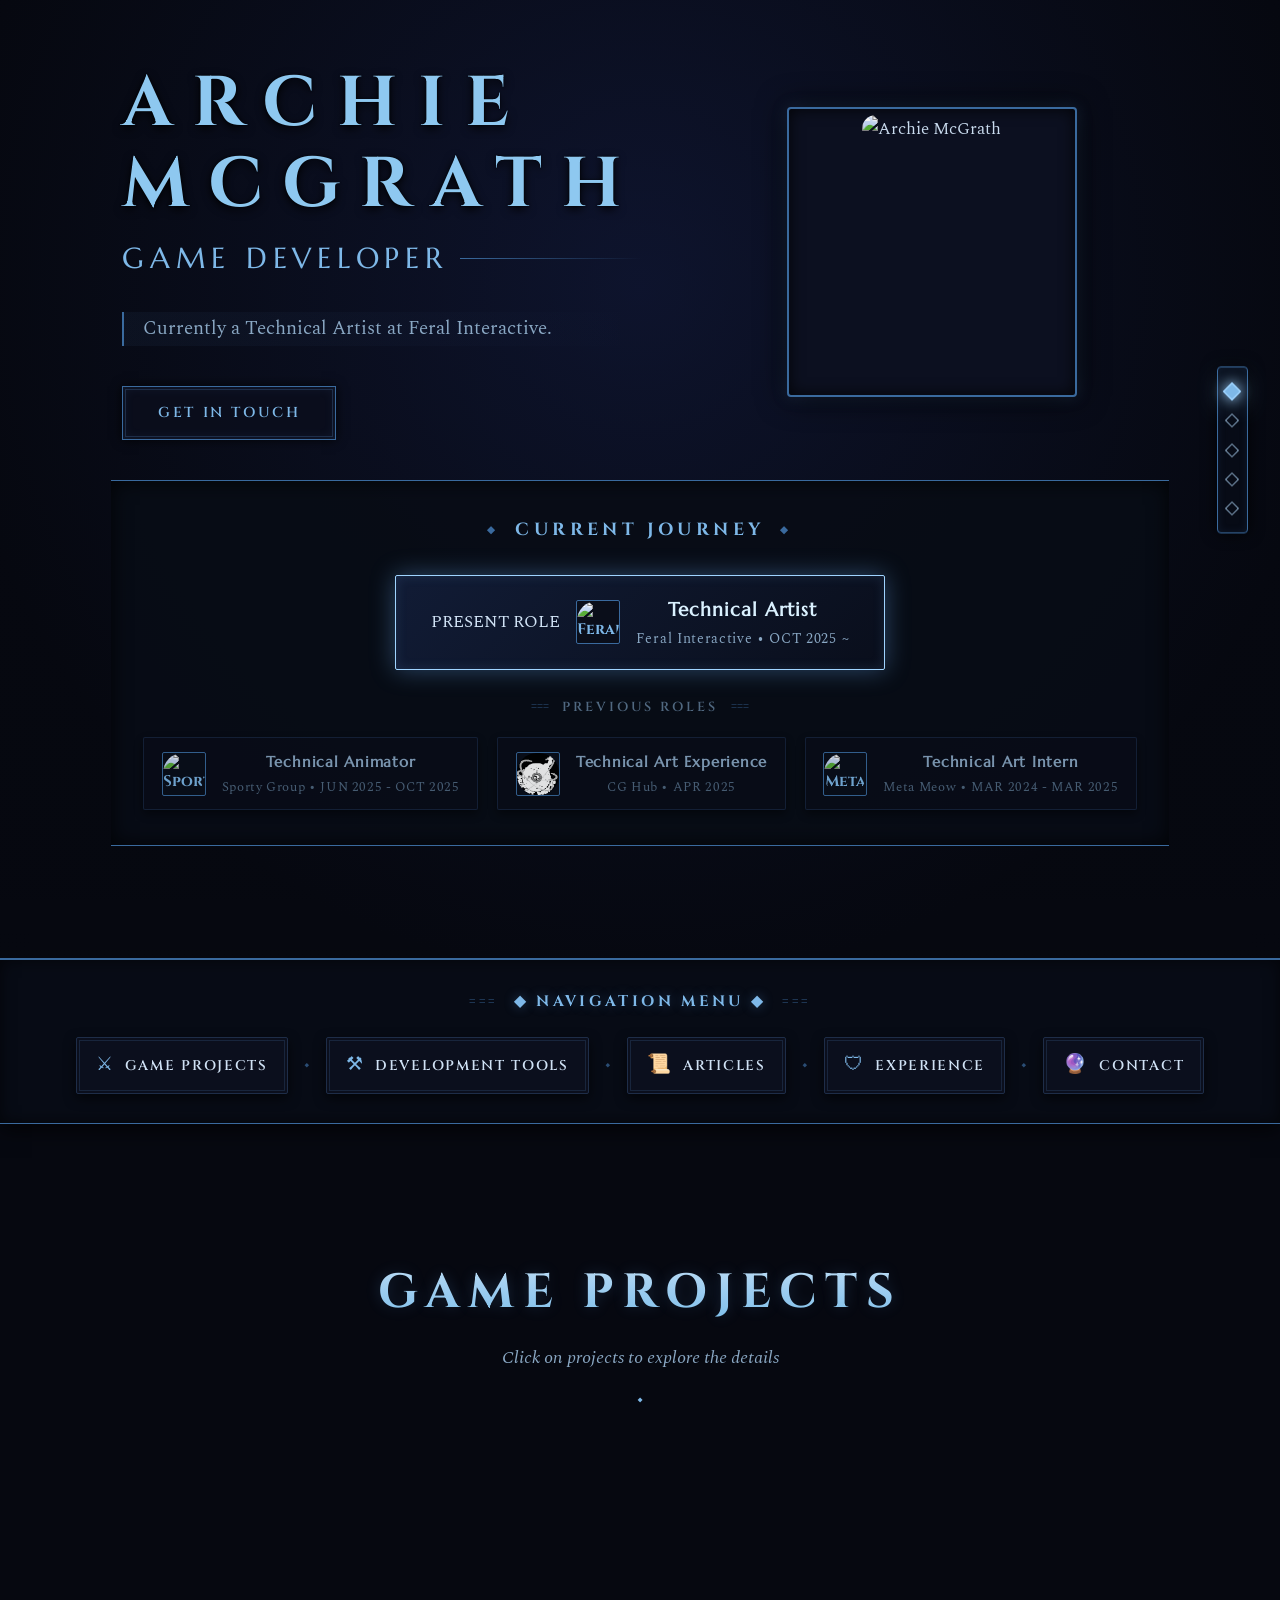
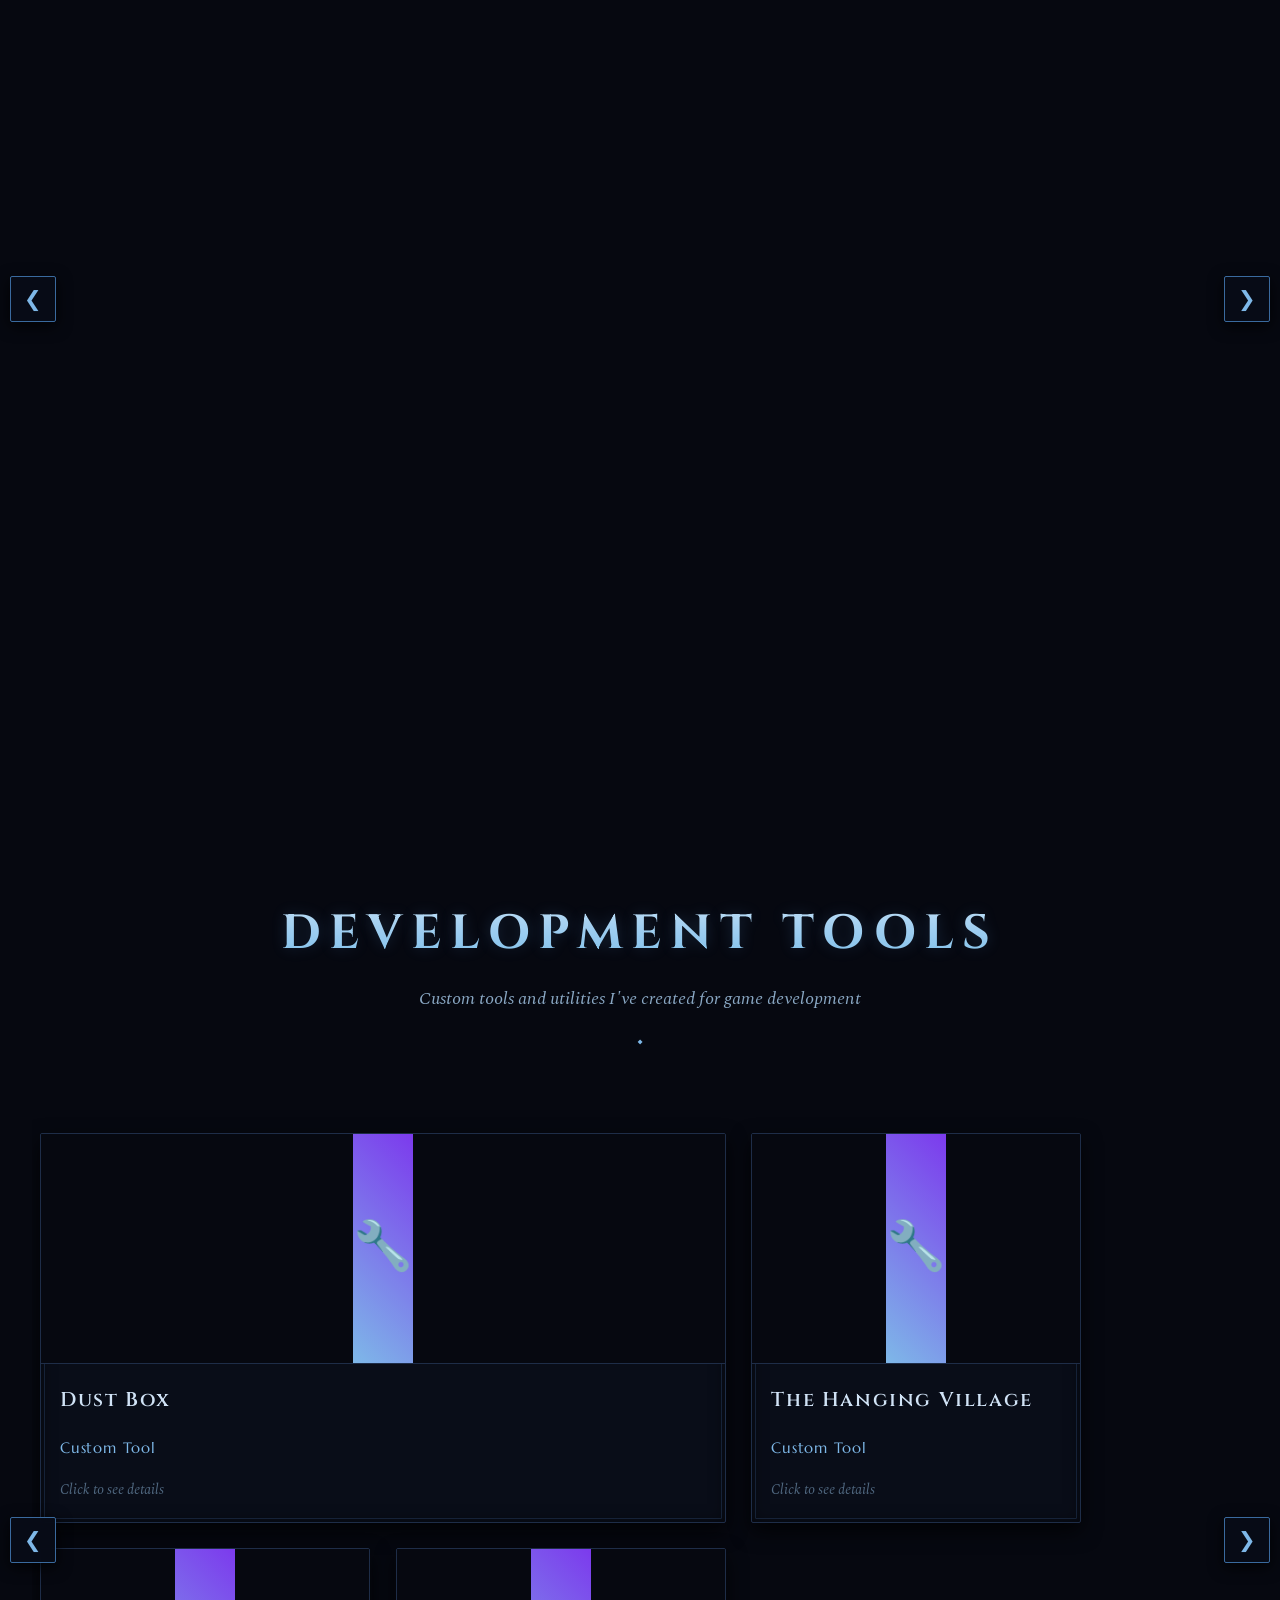
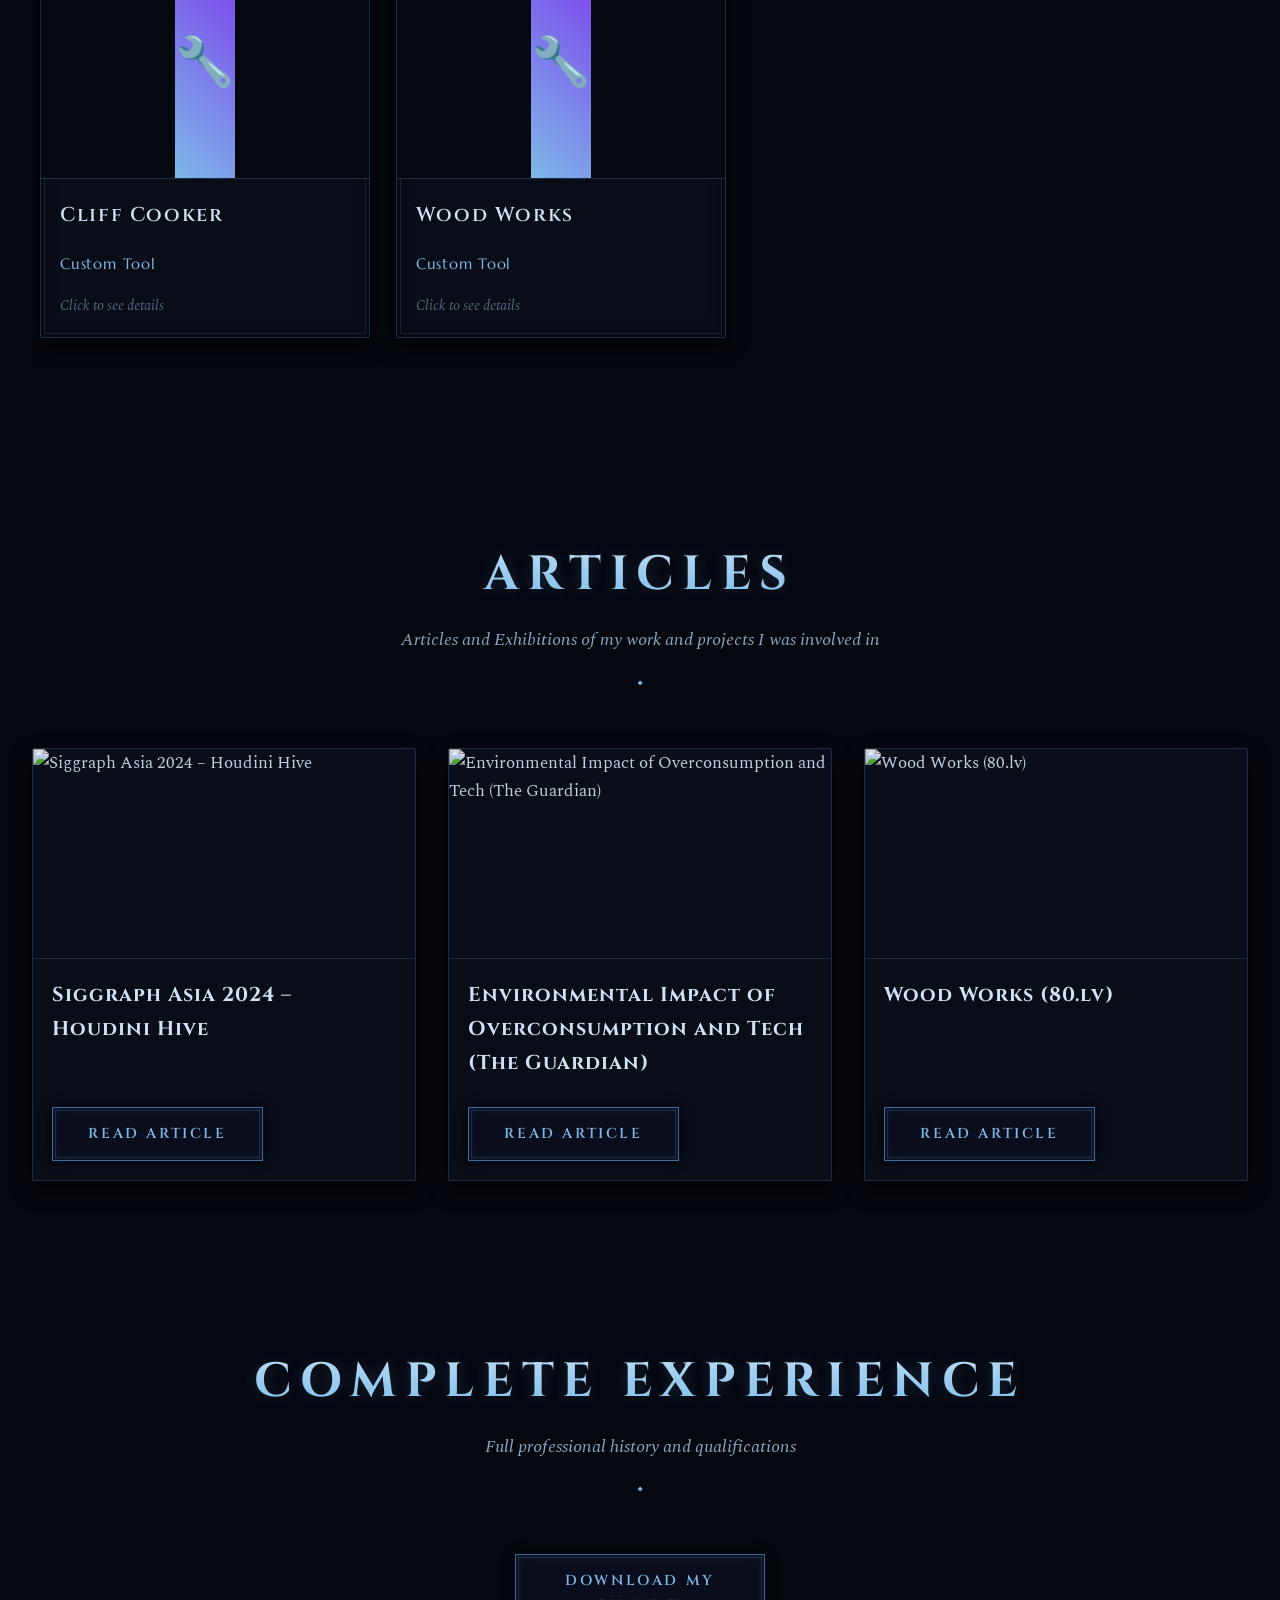
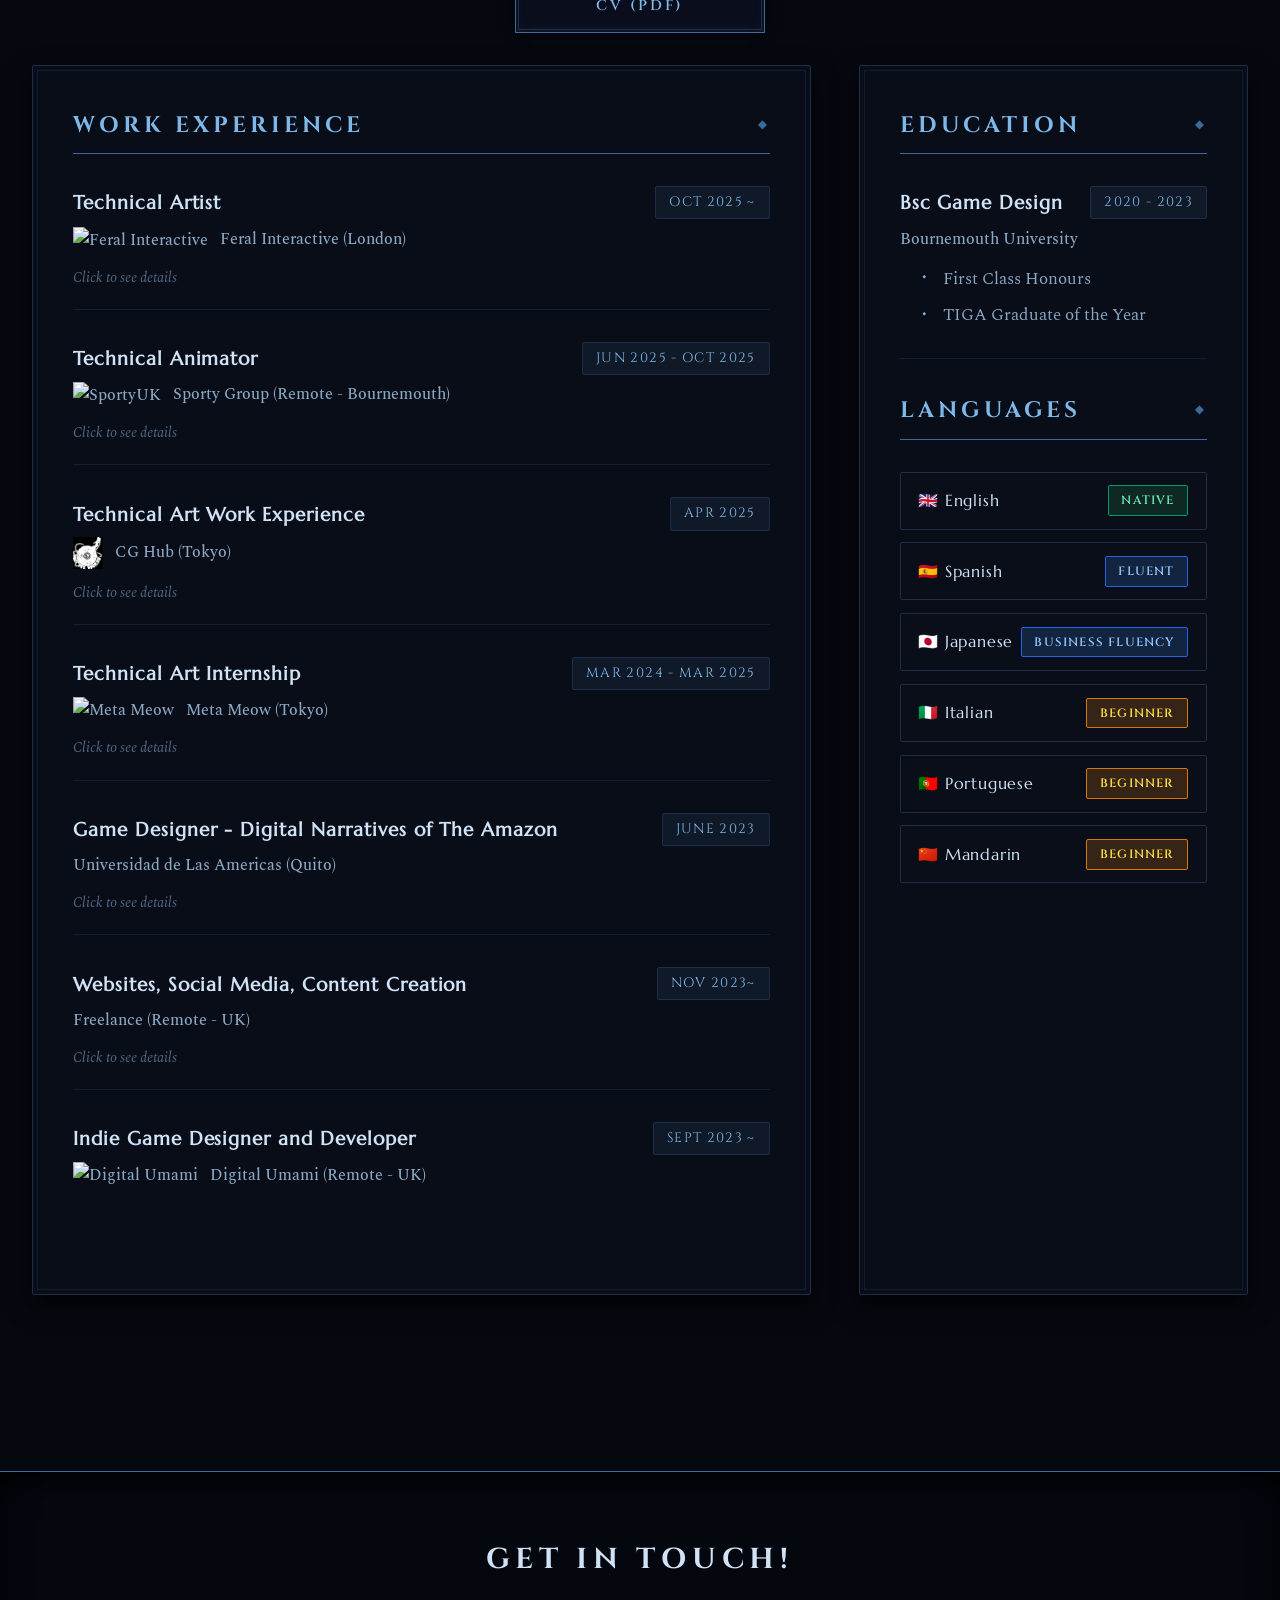
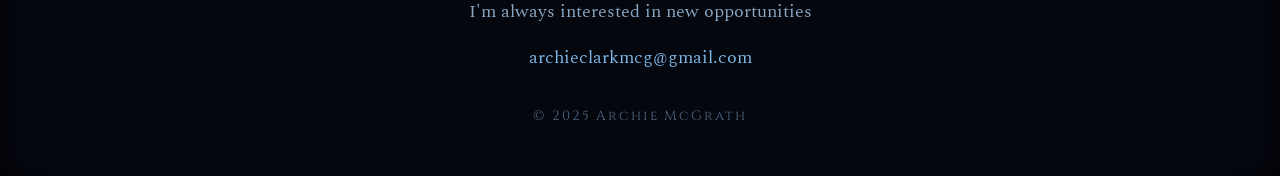
==== commit 6365735a: "Items now focus to avoid overlapping and text dissapearing" ====
--- a/index.html
+++ b/index.html
@@ -30,12 +30,12 @@
         <div class="hero-wrapper">
             <div class="hero-content">
                 <div class="hero-text">
-                    <h1 class="ds-title" data-i18n="ui_hero_title">Archie McGrath</h1>
-                    <h2 data-i18n="ui_hero_subtitle">Game Developer</h2>
-                    <div class="hero-description" data-i18n="ui_hero_desc">
+                    <h1 class="ds-title">Archie McGrath</h1>
+                    <h2>Game Developer</h2>
+                    <div class="hero-description">
                         Currently a Technical Artist at Feral Interactive.
                     </div>
-                    <a href="#contact" class="cta-button" data-i18n="ui_hero_cta">Get In Touch</a>
+                    <a href="#contact" class="cta-button">Get In Touch</a>
                 </div>
                 <div class="hero-visual">
                     <div class="hero-avatar"><img src="assets/images/myface.jpg" alt="Archie McGrath"
@@ -149,8 +149,8 @@
 
     <!-- Projects Section -->
     <section class="section" id="projects">
-        <h2 class="section-title" data-i18n="ui_projects_title">Game Projects</h2>
-        <p class="section-subtitle" data-i18n="ui_projects_subtitle">Click on projects to explore the details</p>
+        <h2 class="section-title">Game Projects</h2>
+        <p class="section-subtitle">Click on projects to explore the details</p>
         <div class="projects-carousel-wrapper">
             <button class="mosaic-arrow mosaic-arrow-left" id="mosaicPrev" aria-label="Previous Projects">&#10094;</button>
             <div class="projects-container" id="projectsContainer">
@@ -162,8 +162,8 @@
 
     <!-- Development Tools Section -->
     <section class="section" id="tools">
-        <h2 class="section-title" data-i18n="ui_tools_title">Development Tools</h2>
-        <p class="section-subtitle" data-i18n="ui_tools_subtitle">Custom tools and utilities I've created for game development</p>
+        <h2 class="section-title">Development Tools</h2>
+        <p class="section-subtitle">Custom tools and utilities I've created for game development</p>
 
         <div class="projects-carousel-wrapper">
             <button class="mosaic-arrow mosaic-arrow-left" id="toolsPrev" aria-label="Previous Tools">&#10094;</button>
@@ -176,31 +176,180 @@
 
     <!-- Articles Section -->
     <section class="section" id="articles">
-        <h2 class="section-title" data-i18n="ui_articles_title">Articles</h2>
-        <p class="section-subtitle" data-i18n="ui_articles_subtitle">Articles and Exhibitions of my work and projects I was involved in</p>
+        <h2 class="section-title">Articles</h2>
+        <p class="section-subtitle">Articles and Exhibitions of my work and projects I was involved in</p>
         <div class="articles-grid" id="articlesGrid"></div>
     </section>
 
     <!-- CV Section -->
     <section class="section" id="cv">
-        <h2 class="section-title" data-i18n="ui_cv_title">Complete Experience</h2>
-        <p class="section-subtitle" data-i18n="ui_cv_subtitle">Full professional history and qualifications</p>
-        <a href="assets\pdfs\Archie_CV_ENG.pdf" class="cta-button" download data-i18n="ui_cv_download"
+        <h2 class="section-title">Complete Experience</h2>
+        <p class="section-subtitle">Full professional history and qualifications</p>
+        <a href="assets\pdfs\Archie_CV_ENG.pdf" class="cta-button" download
             style="display:block;max-width:250px;margin:0 auto 2rem auto;text-align:center;">Download My CV (PDF)</a>
         <div class="cv-grid">
             <!-- Work Experience Column -->
             <div class="cv-column">
-                <h3 class="cv-section-title" data-i18n="ui_cv_work_header">Work Experience</h3>
-                <div id="cvWorkList"></div>
+                <h3 class="cv-section-title">Work Experience</h3>
+
+                <div class="cv-item" onclick="toggleCVExpand(this)">
+                    <div class="cv-header">
+                        <h4 class="cv-role">Technical Artist</h4>
+                        <span class="cv-period">OCT 2025 ~</span>
+                    </div>
+                    <p class="cv-company">
+                        <img src="assets/images/ferallogo.jpg" alt="Feral Interactive"
+                            style="height:2em;vertical-align:middle;margin-right:0.5em;">
+                        Feral Interactive (London)
+                    </p>
+                    <p class="expand-hint-cv">Click to see details</p>
+                    <ul class="cv-details">
+                        <li>Sole in-house technical artist, working with design and engineering teams on AAA projects
+                        </li>
+                        <li>Asset development and implementation in-engine using Maya, 3DS Max, Blender (models,
+                            animations, rigs, textures and materials)</li>
+                        <li>Scripting pipeline tools across DCCs using Python, MEL</li>
+                        <li>Implementation, testing and optimisation of art and game mechanics in proprietary game
+                            engines across various platforms (VR and Mobile)</li>
+                    </ul>
+                </div>
+
+                <div class="cv-item" onclick="toggleCVExpand(this)">
+                    <div class="cv-header">
+                        <h4 class="cv-role">Technical Animator</h4>
+                        <span class="cv-period">JUN 2025 - OCT 2025</span>
+                    </div>
+                    <p class="cv-company">
+                        <img src="assets/images/sportylogo.jpeg" alt="SportyUK"
+                            style="height:2em;vertical-align:middle;margin-right:0.5em;">
+                        Sporty Group (Remote - Bournemouth)
+                    </p>
+                    <p class="expand-hint-cv">Click to see details</p>
+                    <ul class="cv-details">
+                        <li>Rigging, weight painting and animation of characters using Blender</li>
+                        <li>Implementation and playtesting in Unity Engine for Mobile</li>
+                    </ul>
+                </div>
+
+                <div class="cv-item" onclick="toggleCVExpand(this)">
+                    <div class="cv-header">
+                        <h4 class="cv-role">Technical Art Work Experience</h4>
+                        <span class="cv-period">APR 2025</span>
+                    </div>
+                    <p class="cv-company">
+                        <img src="assets/images/CGHUBLogo_cropped.png" alt="CG Hub"
+                            style="height:2em;vertical-align:middle;margin-right:0.5em;">
+                        CG Hub (Tokyo)
+                    </p>
+                    <p class="expand-hint-cv">Click to see details</p>
+                    <ul class="cv-details">
+                        <li>Car ADAS creation and shader development in Kanzi Engine</li>
+                    </ul>
+                </div>
+
+                <div class="cv-item" onclick="toggleCVExpand(this)">
+                    <div class="cv-header">
+                        <h4 class="cv-role">Technical Art Internship</h4>
+                        <span class="cv-period">MAR 2024 - MAR 2025</span>
+                    </div>
+                    <p class="cv-company">
+                        <img src="assets/images/metameowlogo.jpeg" alt="Meta Meow"
+                            style="height:2em;vertical-align:middle;margin-right:0.5em;">
+                        Meta Meow (Tokyo)
+                    </p>
+                    <p class="expand-hint-cv">Click to see details</p>
+                    <ul class="cv-details">
+                        <li>AAA games outsourcing projects for Square Enix, ORCA, Game Freak</li>
+                        <li>Shipped 3 DCC tools taking them from conception to market with documentation, user support
+                            and updates in Blender and Unreal.</li>
+                        <li>Shader, material and VFX creation using Substance Painter, Designer, Python scripting,
+                            Blender procedural node workflows and basic Houdini</li>
+                    </ul>
+                </div>
+
+                <div class="cv-item" onclick="toggleCVExpand(this)">
+                    <div class="cv-header">
+                        <h4 class="cv-role">Game Designer - Digital Narratives of The Amazon</h4>
+                        <span class="cv-period">JUNE 2023</span>
+                    </div>
+                    <p class="cv-company">Universidad de Las Americas (Quito)</p>
+                    <p class="expand-hint-cv">Click to see details</p>
+                    <ul class="cv-details">
+                        <li>Gameplay, sound design and localisation developing a mobile game</li>
+                        <li>C# Scripting in Unity Engine for Mobile</li>
+                    </ul>
+                </div>
+
+                <div class="cv-item" onclick="toggleCVExpand(this)">
+                    <div class="cv-header">
+                        <h4 class="cv-role">Websites, Social Media, Content Creation</h4>
+                        <span class="cv-period">NOV 2023~</span>
+                    </div>
+                    <p class="cv-company">Freelance (Remote - UK)</p>
+                    <p class="expand-hint-cv">Click to see details</p>
+                    <ul class="cv-details">
+                        <li>7,000+ monthly visitor website SEO, content renovations, copywriting</li>
+                        <li>Assisting Instagram account with 200,000+ followers</li>
+                        <li>Promoting an Amazon, Sunday Times and Water Stones Best Seller</li>
+                    </ul>
+                </div>
+
+                <div class="cv-item" onclick="toggleCVExpand(this)">
+                    <div class="cv-header">
+                        <h4 class="cv-role">Indie Game Designer and Developer</h4>
+                        <span class="cv-period">SEPT 2023 ~</span>
+                    </div>
+                    <p class="cv-company">
+                        <img src="assets/images/dulogo.png" alt="Digital Umami"
+                            style="height:2em;vertical-align:middle;margin-right:0.5em;">
+                        Digital Umami (Remote - UK)
+                    </p>
+                </div>
             </div>
 
             <!-- Education & Skills Column -->
             <div class="cv-column">
-                <h3 class="cv-section-title" data-i18n="ui_cv_edu_header">Education</h3>
-                <div id="cvEduList"></div>
-
-                <h3 class="cv-section-title" data-i18n="ui_cv_lang_header" style="margin-top:2rem;">Languages</h3>
-                <div class="languages-grid" id="languagesGrid"></div>
+                <h3 class="cv-section-title">Education</h3>
+
+                <div class="cv-item">
+                    <div class="cv-header">
+                        <h4 class="cv-role">Bsc Game Design</h4>
+                        <span class="cv-period">2020 - 2023</span>
+                    </div>
+                    <p class="cv-company">Bournemouth University</p>
+                    <ul class="cv-details" style="max-height: none; padding-left: 1.2rem;">
+                        <li>First Class Honours</li>
+                        <li>TIGA Graduate of the Year</li>
+                    </ul>
+                </div>
+
+                <h3 class="cv-section-title">Languages</h3>
+                <div class="languages-grid">
+                    <div class="language-item">
+                        <span class="language-name">🇬🇧 English</span>
+                        <span class="language-level native">Native</span>
+                    </div>
+                    <div class="language-item">
+                        <span class="language-name">🇪🇸 Spanish</span>
+                        <span class="language-level fluent">Fluent</span>
+                    </div>
+                    <div class="language-item">
+                        <span class="language-name">🇯🇵 Japanese</span>
+                        <span class="language-level fluent">Business Fluency</span>
+                    </div>
+                    <div class="language-item">
+                        <span class="language-name">🇮🇹 Italian</span>
+                        <span class="language-level beginner">Beginner</span>
+                    </div>
+                    <div class="language-item">
+                        <span class="language-name">🇵🇹 Portuguese</span>
+                        <span class="language-level beginner">Beginner</span>
+                    </div>
+                    <div class="language-item">
+                        <span class="language-name">🇨🇳 Mandarin</span>
+                        <span class="language-level beginner">Beginner</span>
+                    </div>
+                </div>
             </div>
         </div>
     </section>
@@ -209,11 +358,11 @@
     <footer id="contact">
         <div class="footer-content">
             <div class="contact-info">
-                <h3 data-i18n="ui_contact_title">Get in touch!</h3>
-                <p data-i18n="ui_contact_subtitle">I'm always interested in new opportunities</p>
-                <p style="margin-top: 1rem; color: var(--accent-color);"><a href="mailto:archieclarkmcg@gmail.com" data-i18n="ui_contact_email" style="color:inherit;text-decoration:none;">archieclarkmcg@gmail.com</a></p>
+                <h3>Get in touch!</h3>
+                <p>I'm always interested in new opportunities</p>
+                <p style="margin-top: 1rem; color: var(--accent-color);">archieclarkmcg@gmail.com</p>
             </div>
-            <p class="footer-text" data-i18n="ui_footer_copyright">
+            <p class="footer-text">
                 © 2025 Archie McGrath
             </p>
         </div>
@@ -228,18 +377,31 @@
         function renderMosaic() {
             if (!mosaicGrid) return;
             mosaicGrid.innerHTML = '';
+            const hasExpanded = expandedIndex !== null;
+            mosaicGrid.classList.toggle('has-expanded', hasExpanded);
+
+            // Hide/show carousel arrows when expanded
+            const pPrevBtn = document.getElementById('mosaicPrev');
+            const pNextBtn = document.getElementById('mosaicNext');
+            if (pPrevBtn) pPrevBtn.style.display = hasExpanded ? 'none' : '';
+            if (pNextBtn) pNextBtn.style.display = hasExpanded ? 'none' : '';
+
             projects.forEach((p, idx) => {
+                const isExpanded = (expandedIndex === idx);
+
+                // Hide non-expanded cards when one is expanded
+                if (hasExpanded && !isExpanded) return;
+
                 const card = document.createElement('div');
                 card.className = 'project-card';
                 if (p.title && p.title.toLowerCase().includes('jungle hero')) {
                     card.classList.add('jungle-hero-card');
                 }
-                const isExpanded = (expandedIndex === idx);
                 if (isExpanded) {
                     card.classList.add('expanded');
                     card.innerHTML = `
                         <div class="gif expanded-gif">
-                            <img src="${p.gif}" alt="${p.title} GIF" style="width:100%;height:100%;object-fit:cover;border-radius:12px;">
+                            <img src="${p.gif}" alt="${p.title} GIF">
                         </div>
                         <div class="project-content expanded-content">
                             <div>
@@ -260,7 +422,7 @@
                 } else {
                     card.innerHTML = `
                         <div class="gif">
-                            <img src="${p.gif}" alt="${p.title} GIF" style="width:100%;height:100%;object-fit:cover;border-radius:12px;">
+                            <img src="${p.gif}" alt="${p.title} GIF">
                         </div>
                         <div class="project-content">
                             <h3 class="project-title">${p.title}</h3>
@@ -279,7 +441,7 @@
                         expandedIndex = idx;
                         renderMosaic();
                         setTimeout(() => {
-                            const el = mosaicGrid.children[idx];
+                            const el = mosaicGrid.querySelector('.project-card.expanded');
                             if (el) el.scrollIntoView({ behavior: 'smooth', block: 'center' });
                         }, 50);
                     }
@@ -297,19 +459,30 @@
             const toolsGrid = document.getElementById('toolsGrid');
             if (!toolsGrid) return;
             toolsGrid.innerHTML = '';
+            const hasExpanded = expandedToolIndex !== null;
+            toolsGrid.classList.toggle('has-expanded', hasExpanded);
+
+            // Hide/show carousel arrows when expanded
+            const prevBtn = document.getElementById('toolsPrev');
+            const nextBtn = document.getElementById('toolsNext');
+            if (prevBtn) prevBtn.style.display = hasExpanded ? 'none' : '';
+            if (nextBtn) nextBtn.style.display = hasExpanded ? 'none' : '';
 
             toolsData.forEach((tool, idx) => {
+                const isExpanded = (expandedToolIndex === idx);
+                const imgSrc = tool.image || tool.gif || '';
+
+                // Hide non-expanded cards when one is expanded
+                if (hasExpanded && !isExpanded) return;
+
                 const card = document.createElement('div');
                 card.className = 'project-card';
-
-                const isExpanded = (expandedToolIndex === idx);
-                const imgSrc = tool.image || tool.gif || '';
 
                 if (isExpanded) {
                     card.classList.add('expanded');
                     card.innerHTML = `
                         <div class="gif expanded-gif">
-                            <img src="${imgSrc}" alt="${tool.title}" style="width:100%;height:100%;object-fit:cover;border-radius:12px;">
+                            <img src="${imgSrc}" alt="${tool.title}">
                         </div>
                         <div class="project-content expanded-content">
                             <div>
@@ -330,7 +503,7 @@
                 } else {
                     card.innerHTML = `
                         <div class="gif">
-                            ${imgSrc ? `<img src="${imgSrc}" alt="${tool.title}" style="width:100%;height:100%;object-fit:cover;border-radius:12px;">` : `<div style="display:flex;align-items:center;justify-content:center;height:100%;font-size:3rem;background:linear-gradient(45deg, var(--accent-color), #7c3aed);color:white;">🔧</div>`}
+                            ${imgSrc ? `<img src="${imgSrc}" alt="${tool.title}">` : `<div style="display:flex;align-items:center;justify-content:center;height:100%;font-size:3rem;background:linear-gradient(45deg, var(--accent-color), #7c3aed);color:white;">🔧</div>`}
                         </div>
                         <div class="project-content">
                             <h3 class="project-title">${tool.title}</h3>
@@ -350,7 +523,7 @@
                         expandedToolIndex = idx;
                         renderTools();
                         setTimeout(() => {
-                            const el = toolsGrid.children[idx];
+                            const el = toolsGrid.querySelector('.project-card.expanded');
                             if (el) el.scrollIntoView({ behavior: 'smooth', block: 'center' });
                         }, 50);
                     }
@@ -358,147 +531,17 @@
                 toolsGrid.appendChild(card);
             });
 
-            const container = document.getElementById('toolsContainer');
-            const prevBtn = document.getElementById('toolsPrev');
-            const nextBtn = document.getElementById('toolsNext');
-            if (container && prevBtn && nextBtn) {
-                prevBtn.onclick = () => {
-                    container.scrollBy({ left: -container.clientWidth * 0.8, behavior: 'smooth' });
-                };
-                nextBtn.onclick = () => {
-                    container.scrollBy({ left: container.clientWidth * 0.8, behavior: 'smooth' });
-                };
-            }
-        }
-
-        let cmsData = [];
-        let currentLang = 'en';
-
-        function applyLocalization(lang = 'en') {
-            currentLang = lang;
-            if (!cmsData || !cmsData.length) return;
-
-            // 1. UI Text
-            cmsData.filter(item => item.category === 'ui').forEach(ui => {
-                const text = ui[lang] || ui['en'] || '';
-                const elements = document.querySelectorAll(`[data-i18n="${ui.id}"]`);
-                elements.forEach(el => {
-                    if (el.tagName === 'A' && ui.link && ui.link.startsWith('mailto:')) {
-                        el.href = ui.link;
-                    }
-                    el.innerHTML = text.replace(/\\n/g, '<br>').replace(/\n/g, '<br>');
-                });
-            });
-
-            // 2. Game Projects
-            projects = cmsData.filter(item => item.category === 'game').map(item => ({
-                title: item.title,
-                gif: item.media,
-                role: item.role,
-                'team-size': item.team_size,
-                desc: item[lang] || item['en'] || '',
-                link: item.link
-            }));
-            projects.forEach(p => { if (p.gif) { const img = new Image(); img.src = p.gif; } });
-            renderMosaic();
-
-            // 3. Development Tools
-            const tools = cmsData.filter(item => item.category === 'tool').map(item => ({
-                title: item.title,
-                image: item.media,
-                role: item.role,
-                'team-size': item.team_size,
-                desc: item[lang] || item['en'] || '',
-                link: item.link
-            }));
-            renderTools(tools);
-
-            // 4. Articles
-            const articles = cmsData.filter(item => item.category === 'article');
-            const articlesGrid = document.getElementById('articlesGrid');
-            if (articlesGrid) {
-                articlesGrid.innerHTML = '';
-                articles.forEach(article => {
-                    const card = document.createElement('div');
-                    card.className = 'article-card';
-                    const imgSrc = article.media || article.image || article.gif || '';
-                    const descText = article[lang] || article['en'] || article.desc || '';
-                    card.innerHTML = `
-                        <div class="article-image"><img src="${imgSrc}" alt="${article.title}" style="width:100%;height:100%;object-fit:cover;"></div>
-                        <div class="article-header"><h3 class="article-title">${article.title}</h3></div>
-                        <div class="article-description"><p>${descText.replace(/\\n/g, '<br>').replace(/\n/g, '<br>')}</p></div>
-                        ${article.link ? `<a href="${article.link}" target="_blank" class="cta-button">Read Article</a>` : ''}
-                    `;
-                    articlesGrid.appendChild(card);
-                });
-            }
-
-            // 5. Work Experience (CV)
-            const cvWork = cmsData.filter(item => item.category === 'cv_work');
-            const cvWorkList = document.getElementById('cvWorkList');
-            if (cvWorkList) {
-                cvWorkList.innerHTML = '';
-                cvWork.forEach(item => {
-                    const bullets = (item.extra || '').split('|').filter(Boolean);
-                    const card = document.createElement('div');
-                    card.className = 'cv-item';
-                    card.onclick = function() { toggleCVExpand(this); };
-                    card.innerHTML = `
-                        <div class="cv-header">
-                            <h4 class="cv-role">${item.title}</h4>
-                            <span class="cv-period">${item.role}</span>
-                        </div>
-                        <p class="cv-company">
-                            ${item.media ? `<img src="${item.media}" alt="${item.title}" style="height:2em;vertical-align:middle;margin-right:0.5em;">` : ''}
-                            ${item[lang] || item['en'] || ''}
-                        </p>
-                        <p class="expand-hint-cv">Click to see details</p>
-                        <ul class="cv-details">
-                            ${bullets.map(b => `<li>${b}</li>`).join('')}
-                        </ul>
-                    `;
-                    cvWorkList.appendChild(card);
-                });
-            }
-
-            // 6. Education (CV)
-            const cvEdu = cmsData.filter(item => item.category === 'cv_edu');
-            const cvEduList = document.getElementById('cvEduList');
-            if (cvEduList) {
-                cvEduList.innerHTML = '';
-                cvEdu.forEach(item => {
-                    const bullets = (item.extra || '').split('|').filter(Boolean);
-                    const card = document.createElement('div');
-                    card.className = 'cv-item';
-                    card.innerHTML = `
-                        <div class="cv-header">
-                            <h4 class="cv-role">${item.title}</h4>
-                            <span class="cv-period">${item.role}</span>
-                        </div>
-                        <p class="cv-company">${item[lang] || item['en'] || ''}</p>
-                        <ul class="cv-details" style="max-height: none; padding-left: 1.2rem;">
-                            ${bullets.map(b => `<li>${b}</li>`).join('')}
-                        </ul>
-                    `;
-                    cvEduList.appendChild(card);
-                });
-            }
-
-            // 7. Languages
-            const cvLang = cmsData.filter(item => item.category === 'cv_lang');
-            const languagesGrid = document.getElementById('languagesGrid');
-            if (languagesGrid) {
-                languagesGrid.innerHTML = '';
-                cvLang.forEach(item => {
-                    const levelClass = item.extra || 'beginner';
-                    const card = document.createElement('div');
-                    card.className = 'language-item';
-                    card.innerHTML = `
-                        <span class="language-name">${item.title}</span>
-                        <span class="language-level ${levelClass}">${item[lang] || item['en'] || ''}</span>
-                    `;
-                    languagesGrid.appendChild(card);
-                });
+            // Only rebind arrows if not expanded (they're hidden otherwise)
+            if (!hasExpanded) {
+                const container = document.getElementById('toolsContainer');
+                if (container && prevBtn && nextBtn) {
+                    prevBtn.onclick = () => {
+                        container.scrollBy({ left: -container.clientWidth * 0.8, behavior: 'smooth' });
+                    };
+                    nextBtn.onclick = () => {
+                        container.scrollBy({ left: container.clientWidth * 0.8, behavior: 'smooth' });
+                    };
+                }
             }
         }
 
@@ -516,19 +559,48 @@
                 if (btn) btn.textContent = 'View Mobile Version';
             }
 
-            const pContainer = document.getElementById('projectsContainer');
-            const pPrevBtn = document.getElementById('mosaicPrev');
-            const pNextBtn = document.getElementById('mosaicNext');
-            if (pContainer && pPrevBtn && pNextBtn) {
-                pPrevBtn.addEventListener('click', () => pContainer.scrollBy({ left: -pContainer.clientWidth * 0.8, behavior: 'smooth' }));
-                pNextBtn.addEventListener('click', () => pContainer.scrollBy({ left: pContainer.clientWidth * 0.8, behavior: 'smooth' }));
-            }
-
             fetch('assets/cms.json?v=' + Date.now())
                 .then(r => r.json())
                 .then(data => {
-                    cmsData = data;
-                    applyLocalization('en');
+                    // Game Projects
+                    projects = data.filter(item => item.category === 'game' && item.gif);
+                    projects.forEach(p => { const img = new Image(); img.src = p.gif; });
+                    renderMosaic();
+
+                    const container = document.getElementById('projectsContainer');
+                    const prevBtn = document.getElementById('mosaicPrev');
+                    const nextBtn = document.getElementById('mosaicNext');
+
+                    if (container && prevBtn && nextBtn) {
+                        prevBtn.addEventListener('click', () => {
+                            container.scrollBy({ left: -container.clientWidth * 0.8, behavior: 'smooth' });
+                        });
+                        nextBtn.addEventListener('click', () => {
+                            container.scrollBy({ left: container.clientWidth * 0.8, behavior: 'smooth' });
+                        });
+                    }
+
+                    // Development Tools
+                    const tools = data.filter(item => item.category === 'tool');
+                    renderTools(tools);
+
+                    // Articles
+                    const articles = data.filter(item => item.category === 'article');
+                    const articlesGrid = document.getElementById('articlesGrid');
+                    if (articlesGrid) {
+                        articles.forEach(article => {
+                            const card = document.createElement('div');
+                            card.className = 'article-card';
+                            const imgSrc = article.image || article.gif || '';
+                            card.innerHTML = `
+                                <div class="article-image"><img src="${imgSrc}" alt="${article.title}" style="width:100%;height:100%;object-fit:cover;"></div>
+                                <div class="article-header"><h3 class="article-title">${article.title}</h3></div>
+                                <div class="article-description"><p>${(article.desc || '').replace(/\\n/g, '<br>').replace(/\n/g, '<br>')}</p></div>
+                                ${article.link ? `<a href="${article.link}" target="_blank" class="cta-button">Read Article</a>` : ''}
+                            `;
+                            articlesGrid.appendChild(card);
+                        });
+                    }
                 })
                 .catch(err => console.error('CMS load error:', err));
         });
--- a/assets/styles.css
+++ b/assets/styles.css
@@ -7,26 +7,35 @@
 
 :root {
     --is-mobile: 0;
-    
-    /* CRPG Color Palette */
-    --primary-bg: #090807;
-    --secondary-bg: #14110d;
-    --panel-bg: rgba(18, 15, 12, 0.92);
-    --panel-bg-solid: #15120e;
-    --hover-bg: #211b14;
-    
-    --accent-color: #c8aa6e;        /* Elden Ring Gold */
-    --accent-glow: #e2c27b;         /* Gold Glow Highlight */
-    --accent-dark: #6e5831;         /* Bronze/Dark Gold */
-    
-    --text-primary: #f0e6d2;        /* Parchment Light Text */
-    --text-secondary: #b8a890;      /* Warm Muted Parchment */
-    --text-muted: #786c5a;          /* Darker Subtext */
-    
-    --border-color: #3b3123;        /* Dark Gold Border Frame */
-    --border-gold: #8c764e;         /* Bright Frame Highlight */
-    --border-gold-glow: #c8aa6e;    /* Hover Border */
-    
+
+    /* Ethereal Blue Color Palette */
+    --primary-bg: #060810;
+    --secondary-bg: #0a0e1a;
+    --panel-bg: rgba(10, 14, 26, 0.92);
+    --panel-bg-solid: #0c1020;
+    --hover-bg: #121830;
+
+    --accent-color: #7eb8e8;
+    /* Ethereal Blue */
+    --accent-glow: #a0d4ff;
+    /* Ethereal Glow Highlight */
+    --accent-dark: #2a3d6e;
+    /* Deep Ethereal Blue */
+
+    --text-primary: #d0e2f5;
+    /* Icy Light Text */
+    --text-secondary: #8aa8c4;
+    /* Cool Muted Text */
+    --text-muted: #506880;
+    /* Darker Subtext */
+
+    --border-color: #1e2d48;
+    /* Dark Blue Border Frame */
+    --border-gold: #3a6a9e;
+    /* Blue Frame Highlight */
+    --border-gold-glow: #5eaadf;
+    /* Hover Border Glow */
+
     /* Fonts */
     --font-title: 'Cinzel', 'Marcellus', 'Georgia', serif;
     --font-heading: 'Marcellus', 'Cinzel', serif;
@@ -46,7 +55,7 @@
 
 body {
     font-family: var(--font-body);
-    background: radial-gradient(circle at 50% 20%, #17130e 0%, #0a0907 60%, #040303 100%);
+    background: radial-gradient(circle at 50% 20%, #0c1025 0%, #060810 60%, #030408 100%);
     background-attachment: fixed;
     color: var(--text-primary);
     line-height: 1.7;
@@ -59,13 +68,16 @@
     width: 8px;
     height: 8px;
 }
+
 ::-webkit-scrollbar-track {
-    background: #090807;
-}
+    background: #060810;
+}
+
 ::-webkit-scrollbar-thumb {
     background: var(--border-gold);
     border-radius: 2px;
 }
+
 ::-webkit-scrollbar-thumb:hover {
     background: var(--accent-color);
 }
@@ -83,6 +95,7 @@
     display: none;
     border-bottom: 1px solid var(--border-gold);
 }
+
 .desktop-toggle button {
     background: var(--panel-bg);
     color: var(--accent-color);
@@ -96,6 +109,7 @@
     text-transform: uppercase;
     transition: all 0.3s ease;
 }
+
 .desktop-toggle button:hover {
     background: var(--accent-color);
     color: #000;
@@ -105,9 +119,11 @@
     :root {
         --is-mobile: 1;
     }
+
     .desktop-toggle {
         display: block;
     }
+
     body {
         padding-top: 40px;
     }
@@ -120,10 +136,10 @@
     top: 50%;
     transform: translateY(-50%);
     z-index: 100;
-    background: rgba(14, 12, 9, 0.95);
+    background: rgba(8, 12, 24, 0.95);
     backdrop-filter: blur(8px);
     border: 1px solid var(--border-gold);
-    box-shadow: 0 0 15px rgba(0, 0, 0, 0.8), inset 0 0 8px rgba(200, 170, 110, 0.1);
+    box-shadow: 0 0 15px rgba(0, 0, 0, 0.8), inset 0 0 8px rgba(100, 160, 230, 0.1);
     border-radius: 4px;
     padding: 1.2rem 0.6rem;
     display: flex;
@@ -160,7 +176,7 @@
     right: 2rem;
     top: 50%;
     transform: translateY(-50%);
-    background: rgba(16, 14, 11, 0.95);
+    background: rgba(10, 14, 26, 0.95);
     color: var(--accent-color);
     font-family: var(--font-title);
     letter-spacing: 0.15em;
@@ -190,6 +206,7 @@
     width: 100%;
     max-width: 600px;
 }
+
 .crpg-divider::before,
 .crpg-divider::after {
     content: '';
@@ -197,6 +214,7 @@
     height: 1px;
     background: linear-gradient(90deg, transparent, var(--border-gold), transparent);
 }
+
 .crpg-divider-diamond {
     margin: 0 12px;
     color: var(--accent-color);
@@ -212,7 +230,7 @@
     text-align: center;
     position: relative;
     padding: 3rem 1.5rem 4rem;
-    background: radial-gradient(circle at 50% 30%, rgba(35, 28, 19, 0.7) 0%, rgba(9, 8, 7, 0.96) 75%);
+    background: radial-gradient(circle at 50% 30%, rgba(15, 22, 50, 0.7) 0%, rgba(6, 8, 16, 0.96) 75%);
     border-bottom: 1px solid var(--border-gold);
 }
 
@@ -250,8 +268,8 @@
     text-transform: uppercase;
     line-height: 1.15;
     margin-bottom: 0.5rem;
-    color: #c8aa6e;
-    -webkit-text-fill-color: #c8aa6e;
+    color: #8ec8f0;
+    -webkit-text-fill-color: #8ec8f0;
     background: none;
     text-shadow: 0 3px 10px rgba(0, 0, 0, 0.95), 0 0 2px rgba(0, 0, 0, 0.9);
 }
@@ -284,14 +302,14 @@
     margin-bottom: 2.5rem;
     border-left: 2px solid var(--border-gold);
     padding-left: 1.2rem;
-    background: linear-gradient(90deg, rgba(200, 170, 110, 0.05), transparent);
+    background: linear-gradient(90deg, rgba(100, 160, 230, 0.05), transparent);
 }
 
 /* Elden Ring / CRPG Action Button */
 .cta-button {
     display: inline-block;
     padding: 0.85rem 2.2rem;
-    background: rgba(20, 17, 13, 0.9);
+    background: rgba(10, 14, 28, 0.9);
     color: var(--accent-color);
     text-decoration: none;
     font-family: var(--font-title);
@@ -300,7 +318,7 @@
     font-size: 0.9rem;
     font-weight: 600;
     border: 1px solid var(--border-gold);
-    box-shadow: 0 0 10px rgba(0, 0, 0, 0.8), inset 0 0 12px rgba(200, 170, 110, 0.1);
+    box-shadow: 0 0 10px rgba(0, 0, 0, 0.8), inset 0 0 12px rgba(100, 160, 230, 0.1);
     position: relative;
     transition: all 0.3s ease;
     cursor: pointer;
@@ -309,8 +327,11 @@
 .cta-button::before {
     content: '';
     position: absolute;
-    top: 2px; left: 2px; right: 2px; bottom: 2px;
-    border: 1px solid rgba(200, 170, 110, 0.2);
+    top: 2px;
+    left: 2px;
+    right: 2px;
+    bottom: 2px;
+    border: 1px solid rgba(100, 160, 230, 0.2);
     pointer-events: none;
     transition: all 0.3s ease;
 }
@@ -318,7 +339,7 @@
 .cta-button:hover {
     background: var(--accent-color);
     color: #0c0a08;
-    box-shadow: 0 0 20px rgba(200, 170, 110, 0.5);
+    box-shadow: 0 0 20px rgba(100, 170, 240, 0.5);
     border-color: var(--accent-glow);
 }
 
@@ -338,7 +359,7 @@
     height: 290px;
     border-radius: 4px;
     border: 2px solid var(--border-gold);
-    box-shadow: 0 0 30px rgba(0, 0, 0, 0.9), 0 0 15px rgba(200, 170, 110, 0.25), inset 0 0 15px rgba(0,0,0,0.8);
+    box-shadow: 0 0 30px rgba(0, 0, 0, 0.9), 0 0 15px rgba(100, 160, 230, 0.25), inset 0 0 15px rgba(0, 0, 0, 0.8);
     position: relative;
     padding: 6px;
     background: var(--panel-bg-solid);
@@ -356,7 +377,7 @@
 
 /* Experience Strip (Character Journey Bar) */
 .experience-strip {
-    background: rgba(16, 13, 10, 0.95);
+    background: rgba(8, 12, 22, 0.95);
     border-top: 1px solid var(--border-gold);
     border-bottom: 1px solid var(--border-gold);
     padding: 2.2rem 0;
@@ -404,7 +425,7 @@
     align-items: center;
     gap: 1rem;
     padding: 0.85rem 1.4rem;
-    background: rgba(22, 18, 14, 0.85);
+    background: rgba(12, 16, 30, 0.85);
     border: 1px solid var(--border-color);
     border-radius: 2px;
     transition: all 0.3s ease;
@@ -414,8 +435,8 @@
 
 .timeline-item:hover {
     border-color: var(--border-gold-glow);
-    background: rgba(32, 26, 20, 0.95);
-    box-shadow: 0 0 15px rgba(200, 170, 110, 0.2);
+    background: rgba(18, 24, 42, 0.95);
+    box-shadow: 0 0 15px rgba(100, 160, 230, 0.2);
     transform: translateY(-2px);
 }
 
@@ -429,13 +450,13 @@
 .current-featured-item {
     padding: 1.1rem 2.2rem;
     border-color: var(--accent-glow);
-    background: linear-gradient(135deg, rgba(45, 36, 25, 0.95), rgba(20, 16, 12, 0.95));
-    box-shadow: 0 0 25px rgba(200, 170, 110, 0.4), inset 0 0 12px rgba(200, 170, 110, 0.15);
+    background: linear-gradient(135deg, rgba(18, 28, 55, 0.95), rgba(10, 14, 28, 0.95));
+    box-shadow: 0 0 25px rgba(100, 160, 230, 0.4), inset 0 0 12px rgba(100, 160, 230, 0.15);
 }
 
 .current-featured-item .timeline-info h4 {
     font-size: 1.2rem;
-    color: #fff2da;
+    color: #daf1ff;
 }
 
 /* Previous Roles Heading & List */
@@ -472,8 +493,8 @@
 
 .timeline-item-previous {
     padding: 0.65rem 1.1rem;
-    background: rgba(18, 15, 12, 0.75);
-    border: 1px solid rgba(59, 49, 35, 0.6);
+    background: rgba(10, 14, 26, 0.75);
+    border: 1px solid rgba(30, 50, 80, 0.6);
     opacity: 0.88;
     transition: all 0.3s ease;
 }
@@ -481,7 +502,7 @@
 .timeline-item-previous:hover {
     opacity: 1;
     border-color: var(--border-gold);
-    background: rgba(28, 23, 18, 0.9);
+    background: rgba(14, 20, 38, 0.9);
 }
 
 .timeline-item-previous .timeline-info h4 {
@@ -499,7 +520,7 @@
     height: 44px;
     border-radius: 2px;
     border: 1px solid var(--border-gold);
-    background: #0e0c0a;
+    background: #0a0e1a;
     display: flex;
     align-items: center;
     justify-content: center;
@@ -527,7 +548,7 @@
 
 /* CRPG Section Navigation Menu Bar */
 .crpg-section-menu {
-    background: rgba(14, 11, 8, 0.95);
+    background: rgba(8, 12, 22, 0.95);
     border-top: 1px solid var(--border-gold);
     border-bottom: 1px solid var(--border-gold);
     padding: 1.8rem 1rem;
@@ -559,7 +580,7 @@
     letter-spacing: 0.22em;
     text-transform: uppercase;
     color: var(--accent-color);
-    text-shadow: 0 0 12px rgba(200, 170, 110, 0.35);
+    text-shadow: 0 0 12px rgba(100, 170, 240, 0.35);
 }
 
 .crpg-menu-container {
@@ -577,7 +598,7 @@
     align-items: center;
     gap: 0.75rem;
     padding: 0.7rem 1.2rem;
-    background: rgba(22, 18, 14, 0.9);
+    background: rgba(12, 16, 30, 0.9);
     border: 1px solid var(--border-color);
     border-radius: 2px;
     text-decoration: none;
@@ -589,21 +610,24 @@
 .crpg-menu-item::before {
     content: '';
     position: absolute;
-    top: 2px; left: 2px; right: 2px; bottom: 2px;
-    border: 1px solid rgba(200, 170, 110, 0.15);
+    top: 2px;
+    left: 2px;
+    right: 2px;
+    bottom: 2px;
+    border: 1px solid rgba(100, 160, 230, 0.15);
     pointer-events: none;
     transition: all 0.3s ease;
 }
 
 .crpg-menu-item:hover {
     border-color: var(--border-gold-glow);
-    background: linear-gradient(135deg, rgba(38, 30, 22, 0.98), rgba(20, 16, 12, 0.98));
-    box-shadow: 0 0 20px rgba(200, 170, 110, 0.35);
+    background: linear-gradient(135deg, rgba(16, 24, 48, 0.98), rgba(10, 14, 28, 0.98));
+    box-shadow: 0 0 20px rgba(100, 160, 230, 0.35);
     transform: translateY(-3px);
 }
 
 .crpg-menu-item:hover::before {
-    border-color: rgba(200, 170, 110, 0.5);
+    border-color: rgba(100, 160, 230, 0.5);
 }
 
 .crpg-menu-symbol {
@@ -634,7 +658,7 @@
 }
 
 .crpg-menu-item:hover .crpg-menu-title {
-    color: #fff2da;
+    color: #daeeff;
 }
 
 .crpg-menu-sub {
@@ -655,7 +679,7 @@
     font-weight: 700;
     letter-spacing: 0.1em;
     color: var(--accent-color);
-    background: rgba(200, 170, 110, 0.1);
+    background: rgba(100, 160, 230, 0.1);
     border: 1px solid var(--border-gold);
     padding: 0.2rem 0.55rem;
     border-radius: 2px;
@@ -668,7 +692,7 @@
     background: var(--accent-color);
     color: #090807;
     border-color: var(--accent-glow);
-    box-shadow: 0 0 10px rgba(200, 170, 110, 0.6);
+    box-shadow: 0 0 10px rgba(94, 170, 223, 0.6);
 }
 
 .crpg-menu-divider {
@@ -679,17 +703,26 @@
 }
 
 @media (max-width: 768px) {
-    .desktop-arrow { display: none !important; }
-    .mobile-arrow { display: inline-block !important; }
+    .desktop-arrow {
+        display: none !important;
+    }
+
+    .mobile-arrow {
+        display: inline-block !important;
+    }
+
     .experience-timeline {
         flex-direction: column;
     }
+
     .crpg-menu-divider {
         display: none;
     }
+
     .crpg-menu-container {
         gap: 0.8rem;
     }
+
     .crpg-menu-item {
         width: 100%;
         justify-content: center;
@@ -712,8 +745,8 @@
     text-align: center;
     margin-bottom: 0.6rem;
     color: var(--text-primary);
-    text-shadow: 0 0 15px rgba(200, 170, 110, 0.2);
-    background: linear-gradient(180deg, #f0e6d2 0%, #c8aa6e 100%);
+    text-shadow: 0 0 15px rgba(100, 170, 240, 0.2);
+    background: linear-gradient(180deg, #d0e6f8 0%, #6eb8e8 100%);
     -webkit-background-clip: text;
     -webkit-text-fill-color: transparent;
     background-clip: text;
@@ -778,7 +811,7 @@
     width: 46px;
     height: 46px;
     border-radius: 2px;
-    background: rgba(14, 12, 9, 0.95);
+    background: rgba(8, 12, 24, 0.95);
     border: 1px solid var(--border-gold);
     color: var(--accent-color);
     font-size: 1.3rem;
@@ -795,12 +828,17 @@
     background: var(--accent-color);
     color: #090807;
     border-color: var(--accent-glow);
-    box-shadow: 0 0 18px rgba(200, 170, 110, 0.5);
+    box-shadow: 0 0 18px rgba(100, 160, 230, 0.5);
     transform: translateY(-50%) scale(1.08);
 }
 
-.mosaic-arrow-left { left: -22px; }
-.mosaic-arrow-right { right: -22px; }
+.mosaic-arrow-left {
+    left: -22px;
+}
+
+.mosaic-arrow-right {
+    right: -22px;
+}
 
 /* CRPG Inspectable Card Baseline */
 .project-card {
@@ -814,14 +852,17 @@
     display: flex;
     flex-direction: column;
     height: 100%;
-    transition: all 0.3s cubic-bezier(.4,0,.2,1);
+    transition: all 0.3s cubic-bezier(.4, 0, .2, 1);
 }
 
 .project-card::before {
     content: '';
     position: absolute;
-    top: 3px; left: 3px; right: 3px; bottom: 3px;
-    border: 1px solid rgba(140, 118, 78, 0.2);
+    top: 3px;
+    left: 3px;
+    right: 3px;
+    bottom: 3px;
+    border: 1px solid rgba(80, 130, 200, 0.2);
     pointer-events: none;
     border-radius: 1px;
     transition: border-color 0.3s ease;
@@ -830,11 +871,11 @@
 .project-card:hover {
     transform: translateY(-4px);
     border-color: var(--border-gold-glow);
-    box-shadow: 0 12px 30px rgba(0, 0, 0, 0.9), 0 0 20px rgba(200, 170, 110, 0.2);
+    box-shadow: 0 12px 30px rgba(0, 0, 0, 0.9), 0 0 20px rgba(100, 160, 230, 0.2);
 }
 
 .project-card:hover::before {
-    border-color: rgba(200, 170, 110, 0.4);
+    border-color: rgba(100, 160, 230, 0.4);
 }
 
 .project-card .gif {
@@ -844,14 +885,23 @@
     overflow: hidden;
     position: relative;
     border-bottom: 1px solid var(--border-color);
-}
-
-.project-card .gif img {
+    display: flex;
+    align-items: center;
+    justify-content: center;
+    background: #060810;
+}
+
+.project-card .gif img,
+.project-card .gif video {
+    width: 100%;
+    height: 100%;
+    object-fit: contain;
     filter: brightness(0.92) contrast(1.02);
     transition: filter 0.3s ease;
 }
 
-.project-card:hover .gif img {
+.project-card:hover .gif img,
+.project-card:hover .gif video {
     filter: brightness(1.02) contrast(1.05);
 }
 
@@ -885,18 +935,30 @@
     font-size: 0.85rem;
 }
 
+/* Grid override when a card is expanded — full-width block layout */
+.mosaic-grid.has-expanded {
+    display: block;
+    width: 100%;
+    grid-template-rows: none;
+    grid-auto-flow: unset;
+    grid-auto-columns: unset;
+}
+
 /* Expanded Card CRPG Inspector Window */
 .project-card.expanded {
     height: auto;
-    min-height: 420px;
+    min-height: unset;
+    width: 100%;
+    max-width: 100%;
     display: grid;
-    grid-template-columns: 1.1fr 1.2fr;
-    gap: 2rem;
-    padding: 2.2rem;
+    grid-template-columns: 1fr 1fr;
+    gap: 2.5rem;
+    padding: 2.5rem;
     cursor: default;
     border-color: var(--border-gold-glow);
-    background: rgba(14, 11, 8, 0.97);
-    box-shadow: 0 0 35px rgba(0, 0, 0, 0.95), 0 0 25px rgba(200, 170, 110, 0.15);
+    background: rgba(8, 12, 22, 0.97);
+    box-shadow: 0 0 35px rgba(0, 0, 0, 0.95), 0 0 25px rgba(100, 160, 230, 0.15);
+    overflow: visible;
 }
 
 .project-card.expanded:hover {
@@ -904,17 +966,33 @@
 }
 
 .project-card.expanded .gif.expanded-gif {
+    height: auto;
+    min-height: 290px;
+    max-height: 550px;
+    border: 1px solid var(--border-gold);
+    overflow: hidden;
+    display: flex;
+    align-items: center;
+    justify-content: center;
+    background: #060810;
+    border-bottom: none;
+}
+
+.project-card.expanded .gif.expanded-gif img,
+.project-card.expanded .gif.expanded-gif video {
+    width: 100%;
     height: 100%;
-    min-height: 290px;
-    border: 1px solid var(--border-gold);
+    object-fit: contain;
+    border-radius: 4px;
 }
 
 .project-card.expanded .project-content.expanded-content {
-    padding: 0;
+    padding: 0.5rem 0;
     display: flex;
     flex-direction: column;
-    justify-content: space-between;
+    justify-content: flex-start;
     gap: 1rem;
+    overflow: visible;
 }
 
 .project-card.expanded .project-title {
@@ -925,6 +1003,10 @@
     padding-bottom: 0.5rem;
 }
 
+.project-card.expanded .project-subtitle {
+    font-size: 1rem;
+}
+
 .project-card.expanded .project-role {
     font-size: 1.05rem;
     color: var(--accent-color);
@@ -941,7 +1023,7 @@
 .project-card.expanded .return-btn {
     align-self: flex-start;
     margin-top: 1.5rem;
-    background: rgba(20, 17, 13, 0.9);
+    background: rgba(10, 14, 28, 0.9);
     color: var(--accent-color);
     border: 1px solid var(--border-gold);
     padding: 0.6rem 1.8rem;
@@ -955,17 +1037,20 @@
 .project-card.expanded .return-btn:hover {
     background: var(--accent-color);
     color: #000;
-    box-shadow: 0 0 15px rgba(200, 170, 110, 0.4);
+    box-shadow: 0 0 15px rgba(100, 160, 230, 0.4);
 }
 
 /* Mosaic sizing overrides */
-.project-card:nth-child(1) { grid-column: span 2; }
-.project-card:nth-child(7) { grid-column: span 2; }
-.project-card:nth-child(8) { grid-column: span 2; }
-
-.project-card.expanded {
-    grid-column: span 2 !important;
-    min-width: 580px;
+.project-card:nth-child(1) {
+    grid-column: span 2;
+}
+
+.project-card:nth-child(7) {
+    grid-column: span 2;
+}
+
+.project-card:nth-child(8) {
+    grid-column: span 2;
 }
 
 /* CV Section - Styled as Character Stats & Qualifications Window */
@@ -988,8 +1073,11 @@
 .cv-column::before {
     content: '';
     position: absolute;
-    top: 4px; left: 4px; right: 4px; bottom: 4px;
-    border: 1px solid rgba(140, 118, 78, 0.15);
+    top: 4px;
+    left: 4px;
+    right: 4px;
+    bottom: 4px;
+    border: 1px solid rgba(80, 130, 200, 0.15);
     pointer-events: none;
 }
 
@@ -1016,7 +1104,7 @@
 .cv-item {
     margin-bottom: 2rem;
     padding-bottom: 1.2rem;
-    border-bottom: 1px solid rgba(59, 49, 35, 0.5);
+    border-bottom: 1px solid rgba(30, 50, 80, 0.5);
     cursor: pointer;
     transition: all 0.3s ease;
 }
@@ -1026,7 +1114,7 @@
 }
 
 .cv-item:hover {
-    background: rgba(35, 28, 20, 0.5);
+    background: rgba(16, 24, 44, 0.5);
     padding: 1rem;
     margin: -0.2rem -1rem 1.8rem;
     border-radius: 2px;
@@ -1053,7 +1141,7 @@
     font-size: 0.85rem;
     letter-spacing: 0.1em;
     color: var(--accent-color);
-    background: rgba(200, 170, 110, 0.08);
+    background: rgba(100, 160, 230, 0.08);
     border: 1px solid var(--border-color);
     padding: 0.25rem 0.8rem;
     border-radius: 2px;
@@ -1120,7 +1208,7 @@
     justify-content: space-between;
     align-items: center;
     padding: 0.8rem 1.1rem;
-    background: rgba(20, 16, 12, 0.8);
+    background: rgba(10, 14, 26, 0.8);
     border: 1px solid var(--border-color);
     border-radius: 2px;
     transition: border-color 0.3s ease;
@@ -1188,14 +1276,14 @@
 .article-card:hover {
     border-color: var(--border-gold-glow);
     transform: translateY(-4px);
-    box-shadow: 0 12px 25px rgba(0, 0, 0, 0.9), 0 0 15px rgba(200, 170, 110, 0.2);
+    box-shadow: 0 12px 25px rgba(0, 0, 0, 0.9), 0 0 15px rgba(100, 160, 230, 0.2);
 }
 
 .article-card .article-image {
     width: 100%;
     height: 210px;
     overflow: hidden;
-    background: #0e0c0a;
+    background: #0a0e1a;
     border-bottom: 1px solid var(--border-color);
 }
 
@@ -1238,7 +1326,7 @@
 
 /* Footer (Footer / Credits HUD) */
 footer {
-    background: rgba(10, 8, 6, 0.98);
+    background: rgba(6, 8, 16, 0.98);
     border-top: 1px solid var(--border-gold);
     padding: 4rem 2rem 3rem;
     text-align: center;
@@ -1275,30 +1363,103 @@
 
 /* Responsive Styles */
 @media (max-width: 1024px) {
-    .floating-nav { right: 1rem; }
-    .hero-content { grid-template-columns: 1fr; text-align: center; }
-    .hero-text { text-align: center; }
-    .hero h2 { justify-content: center; }
-    .hero-description { border-left: none; border-bottom: 2px solid var(--border-gold); padding-left: 0; padding-bottom: 1rem; }
+    .floating-nav {
+        right: 1rem;
+    }
+
+    .hero-content {
+        grid-template-columns: 1fr;
+        text-align: center;
+    }
+
+    .hero-text {
+        text-align: center;
+    }
+
+    .hero h2 {
+        justify-content: center;
+    }
+
+    .hero-description {
+        border-left: none;
+        border-bottom: 2px solid var(--border-gold);
+        padding-left: 0;
+        padding-bottom: 1rem;
+    }
 }
 
 @media (max-width: 768px) {
-    .floating-nav { display: none; }
-    .section { padding: 3.5rem 1.2rem; }
-    .cv-grid { grid-template-columns: 1fr; gap: 2rem; }
-    .cv-column { padding: 1.5rem; }
-    .project-card.expanded { grid-template-columns: 1fr; min-width: auto; padding: 1.5rem; }
-    .project-card.expanded .gif.expanded-gif { min-height: 200px; }
-    .mosaic-grid { grid-template-rows: repeat(2, 340px); grid-auto-columns: 290px; }
+    .floating-nav {
+        display: none;
+    }
+
+    .section {
+        padding: 3.5rem 1.2rem;
+    }
+
+    .cv-grid {
+        grid-template-columns: 1fr;
+        gap: 2rem;
+    }
+
+    .cv-column {
+        padding: 1.5rem;
+    }
+
+    .project-card.expanded {
+        grid-template-columns: 1fr;
+        min-width: auto;
+        padding: 1.5rem;
+    }
+
+    .project-card.expanded .gif.expanded-gif {
+        min-height: 200px;
+        max-height: 350px;
+    }
+
+    .mosaic-grid {
+        grid-template-rows: repeat(2, 340px);
+        grid-auto-columns: 290px;
+    }
 }
 
 /* Force Desktop Mode */
-:root.force-desktop { --is-mobile: 0; }
-:root.force-desktop .desktop-toggle { display: block; }
-:root.force-desktop .floating-nav { display: flex; }
-:root.force-desktop .hero-content { grid-template-columns: 1fr 1fr; text-align: left; }
-:root.force-desktop .hero-text { text-align: left; }
-:root.force-desktop .cv-grid { grid-template-columns: 2fr 1fr; }
+:root.force-desktop {
+    --is-mobile: 0;
+}
+
+:root.force-desktop .desktop-toggle {
+    display: block;
+}
+
+:root.force-desktop .floating-nav {
+    display: flex;
+}
+
+:root.force-desktop .hero-content {
+    grid-template-columns: 1fr 1fr;
+    text-align: left;
+}
+
+:root.force-desktop .hero-text {
+    text-align: left;
+}
+
+:root.force-desktop .cv-grid {
+    grid-template-columns: 2fr 1fr;
+}
+
+/* Global Media Containment Safety Net */
+.gif img,
+.gif video,
+.article-image img,
+.article-image video {
+    max-width: 100%;
+    max-height: 100%;
+    object-fit: contain;
+}
 
 /* Hide obsolete elements */
-#game-projects-list { display: none !important; }
+#game-projects-list {
+    display: none !important;
+}
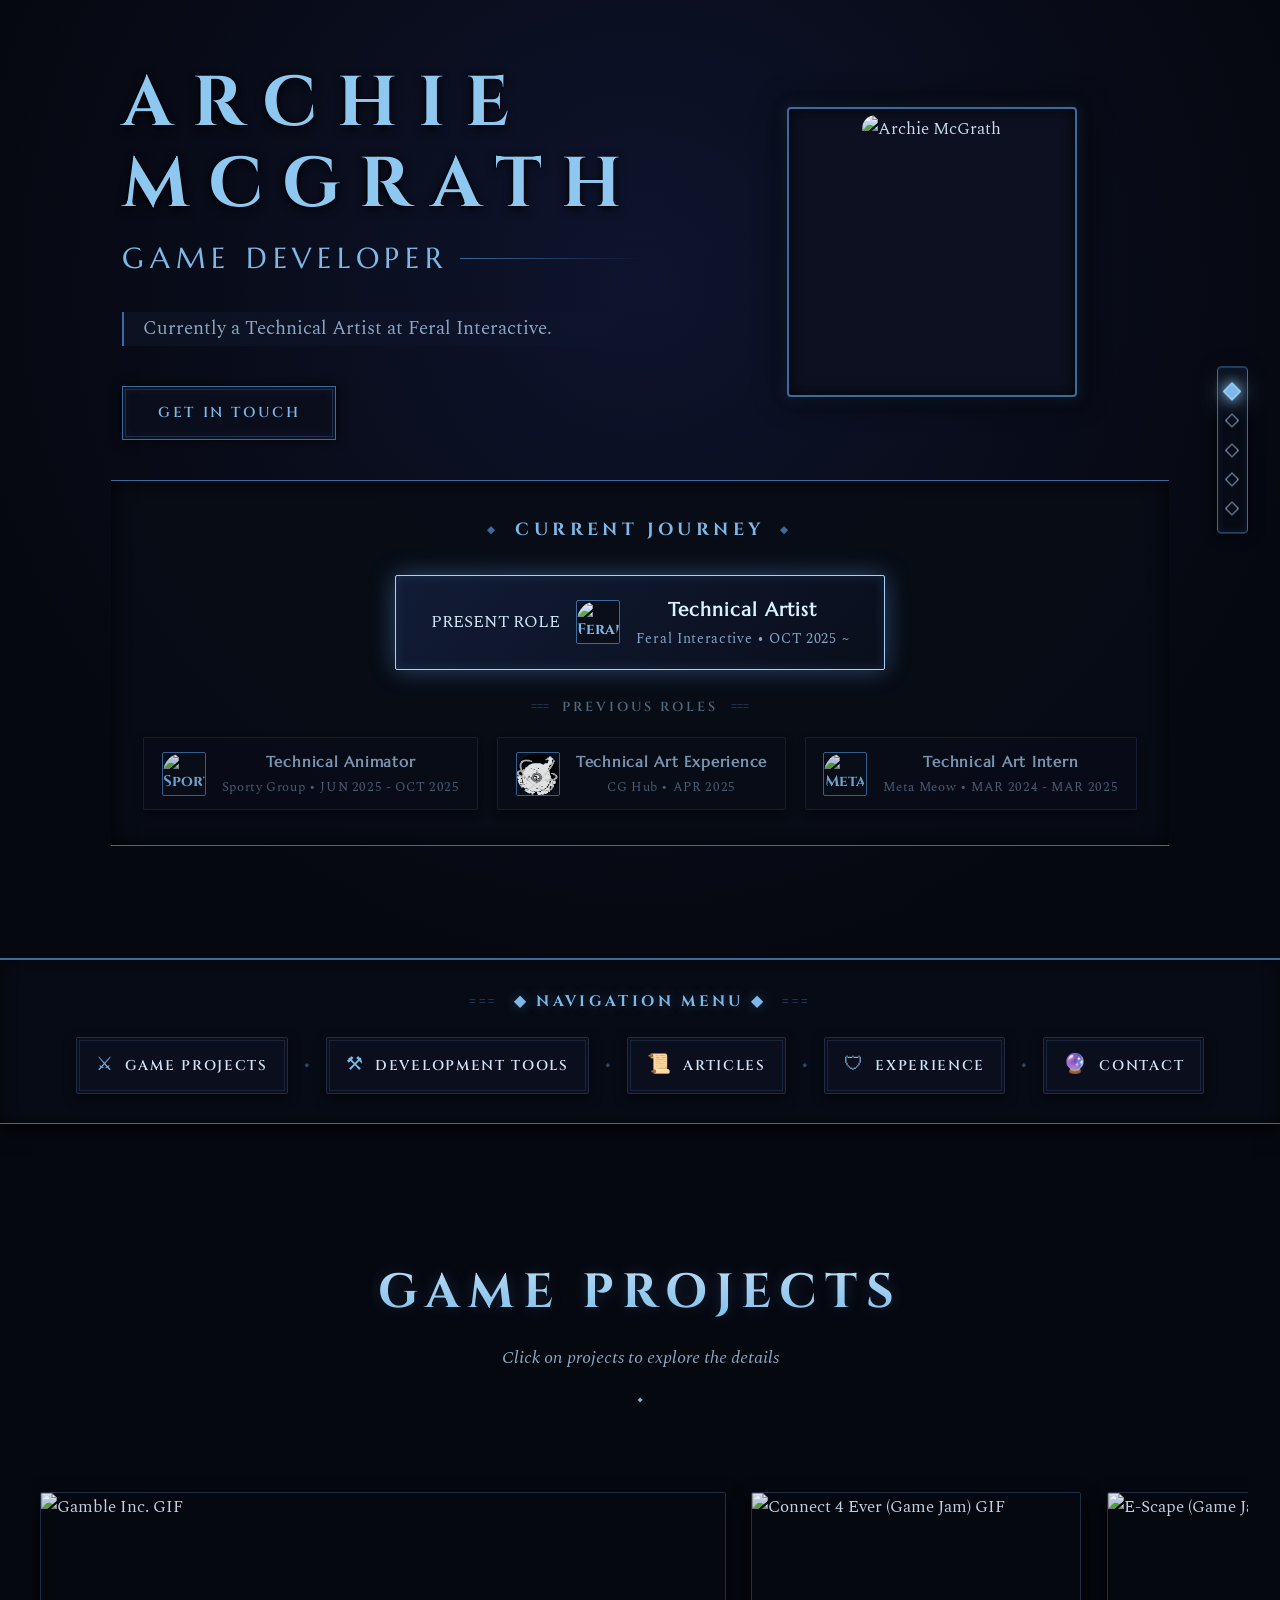
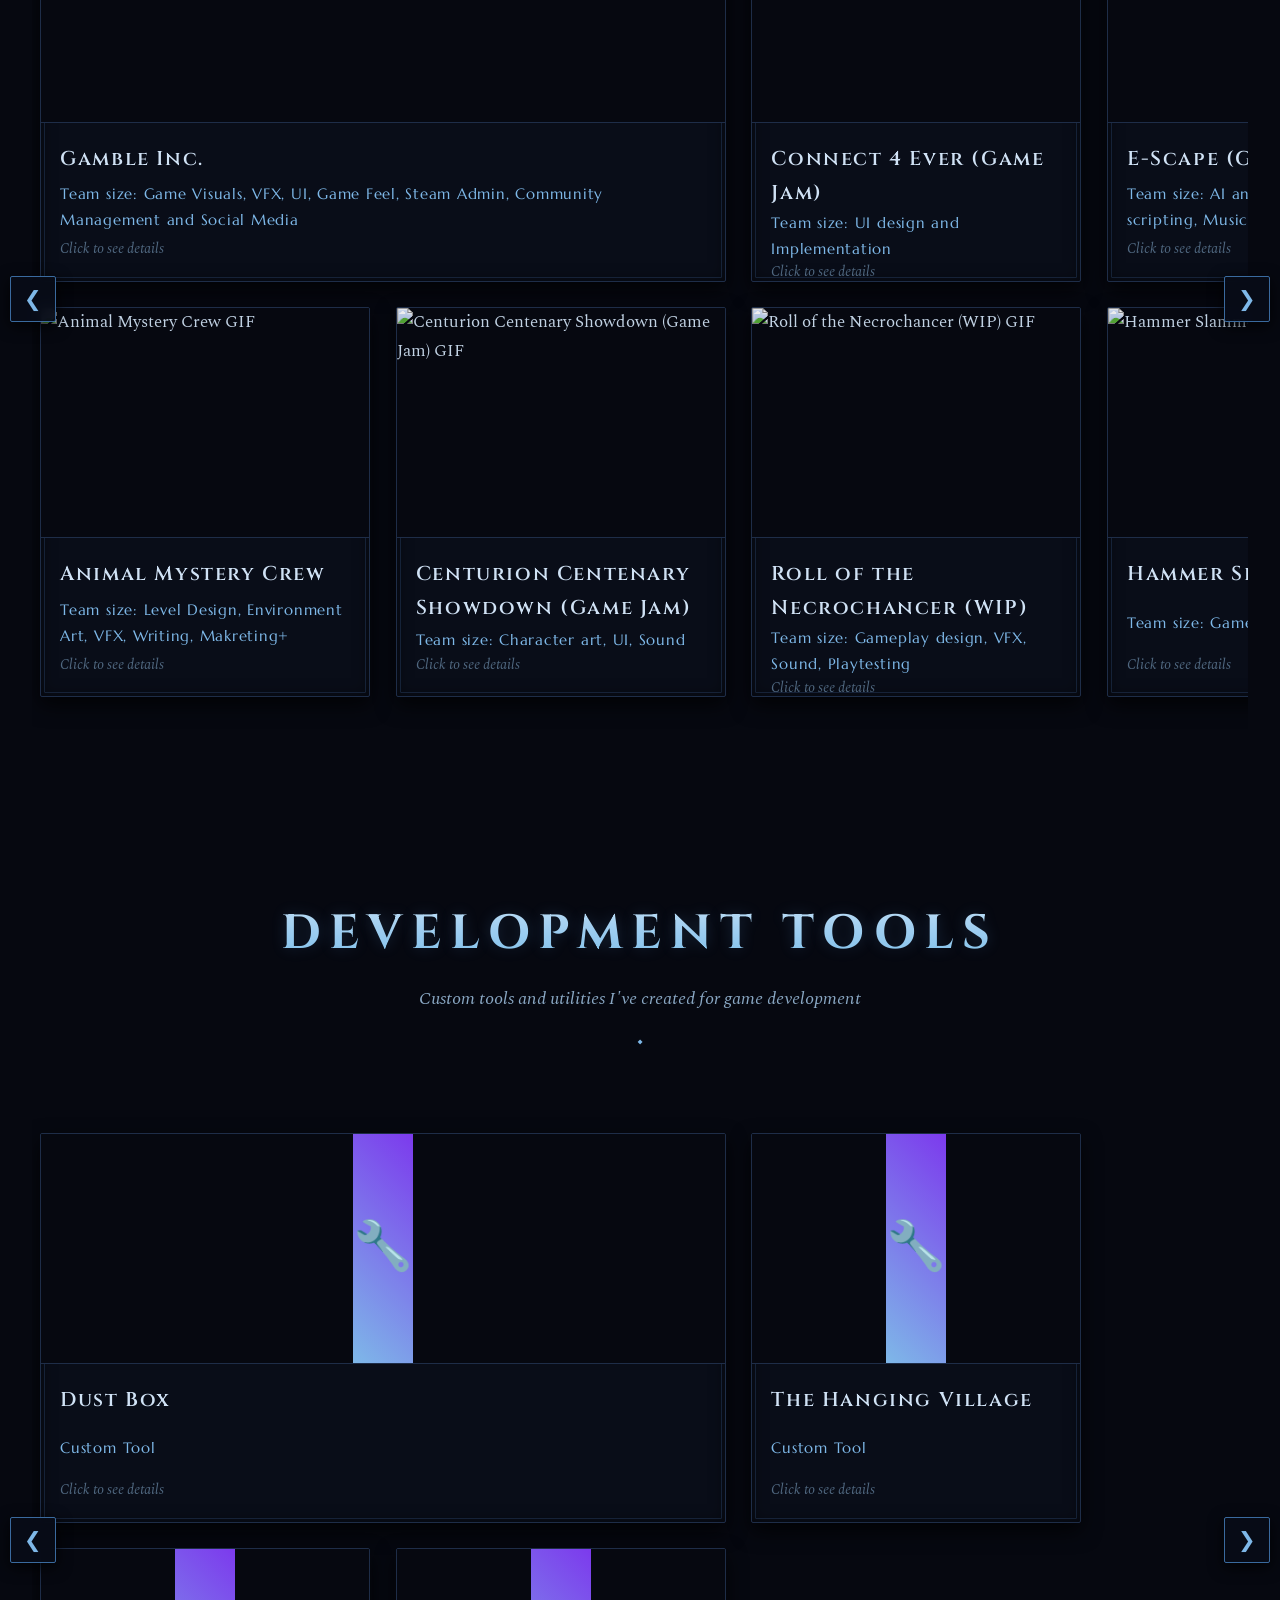
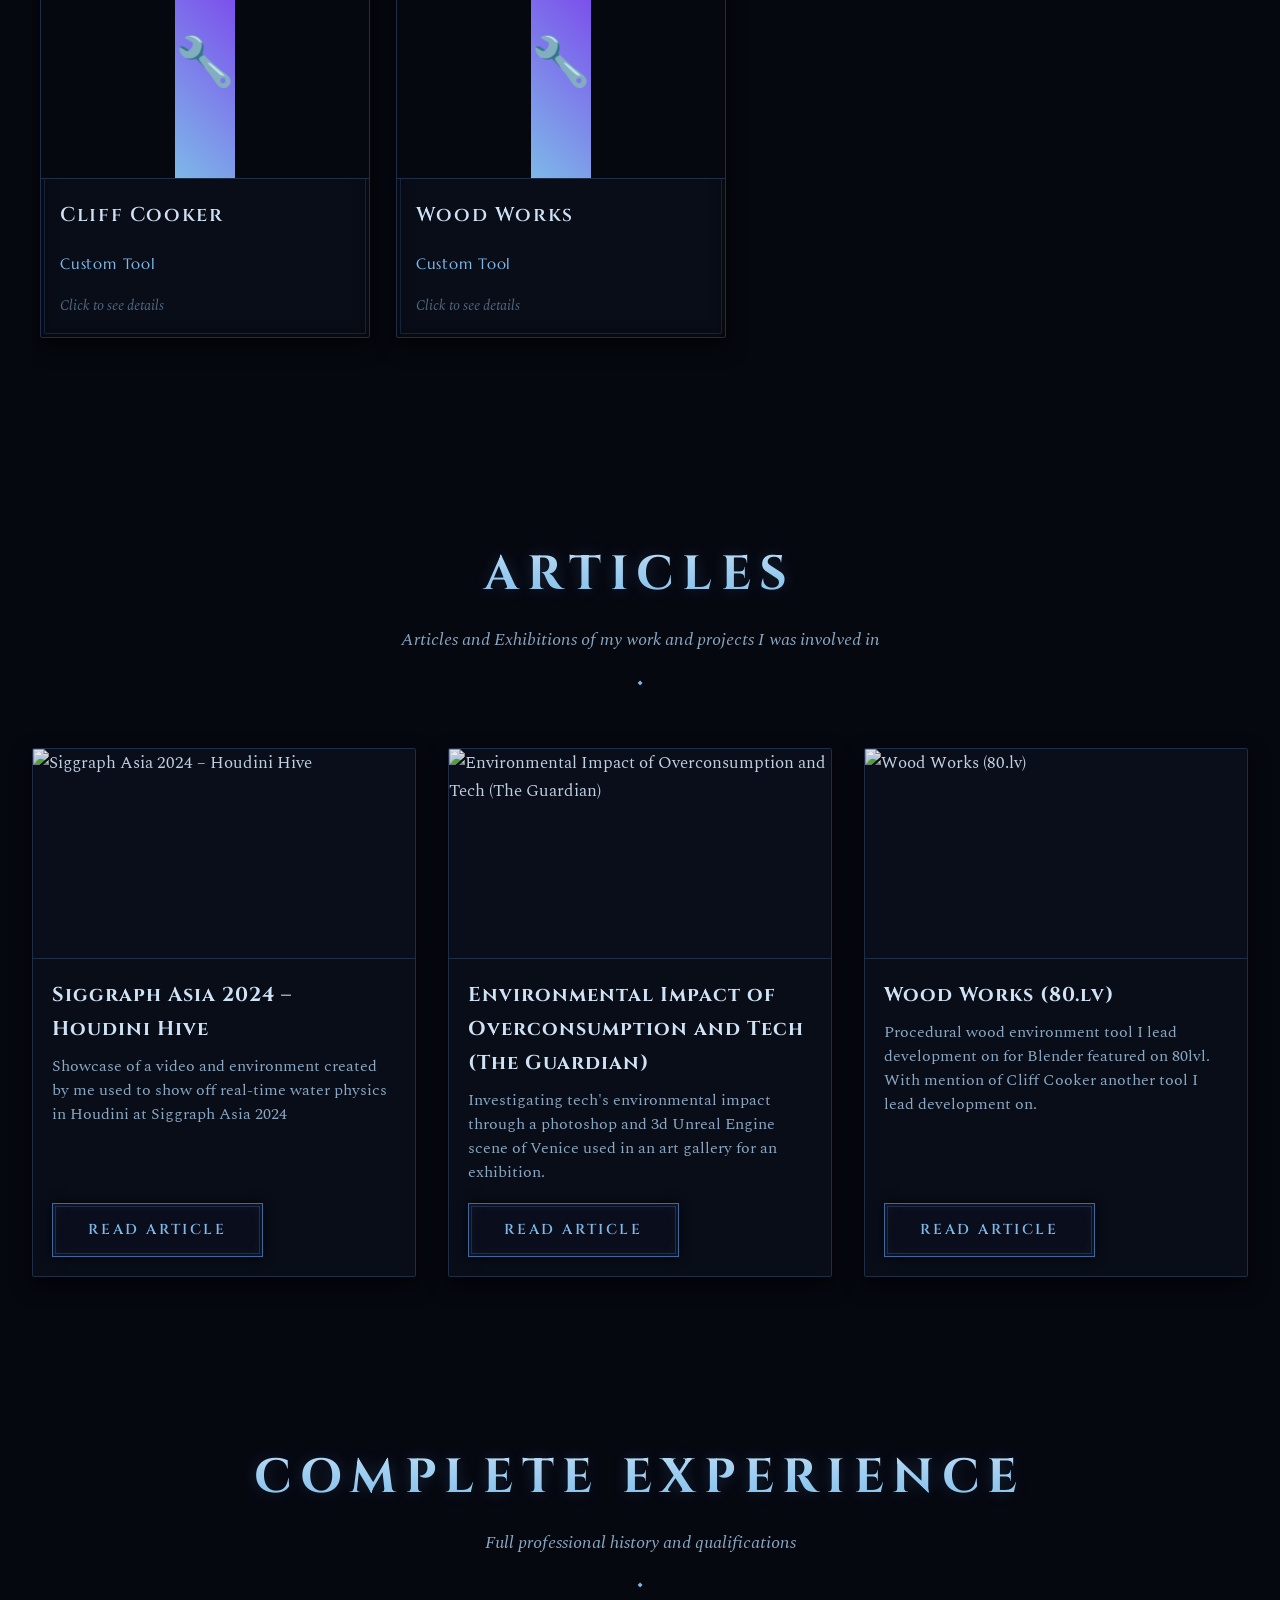
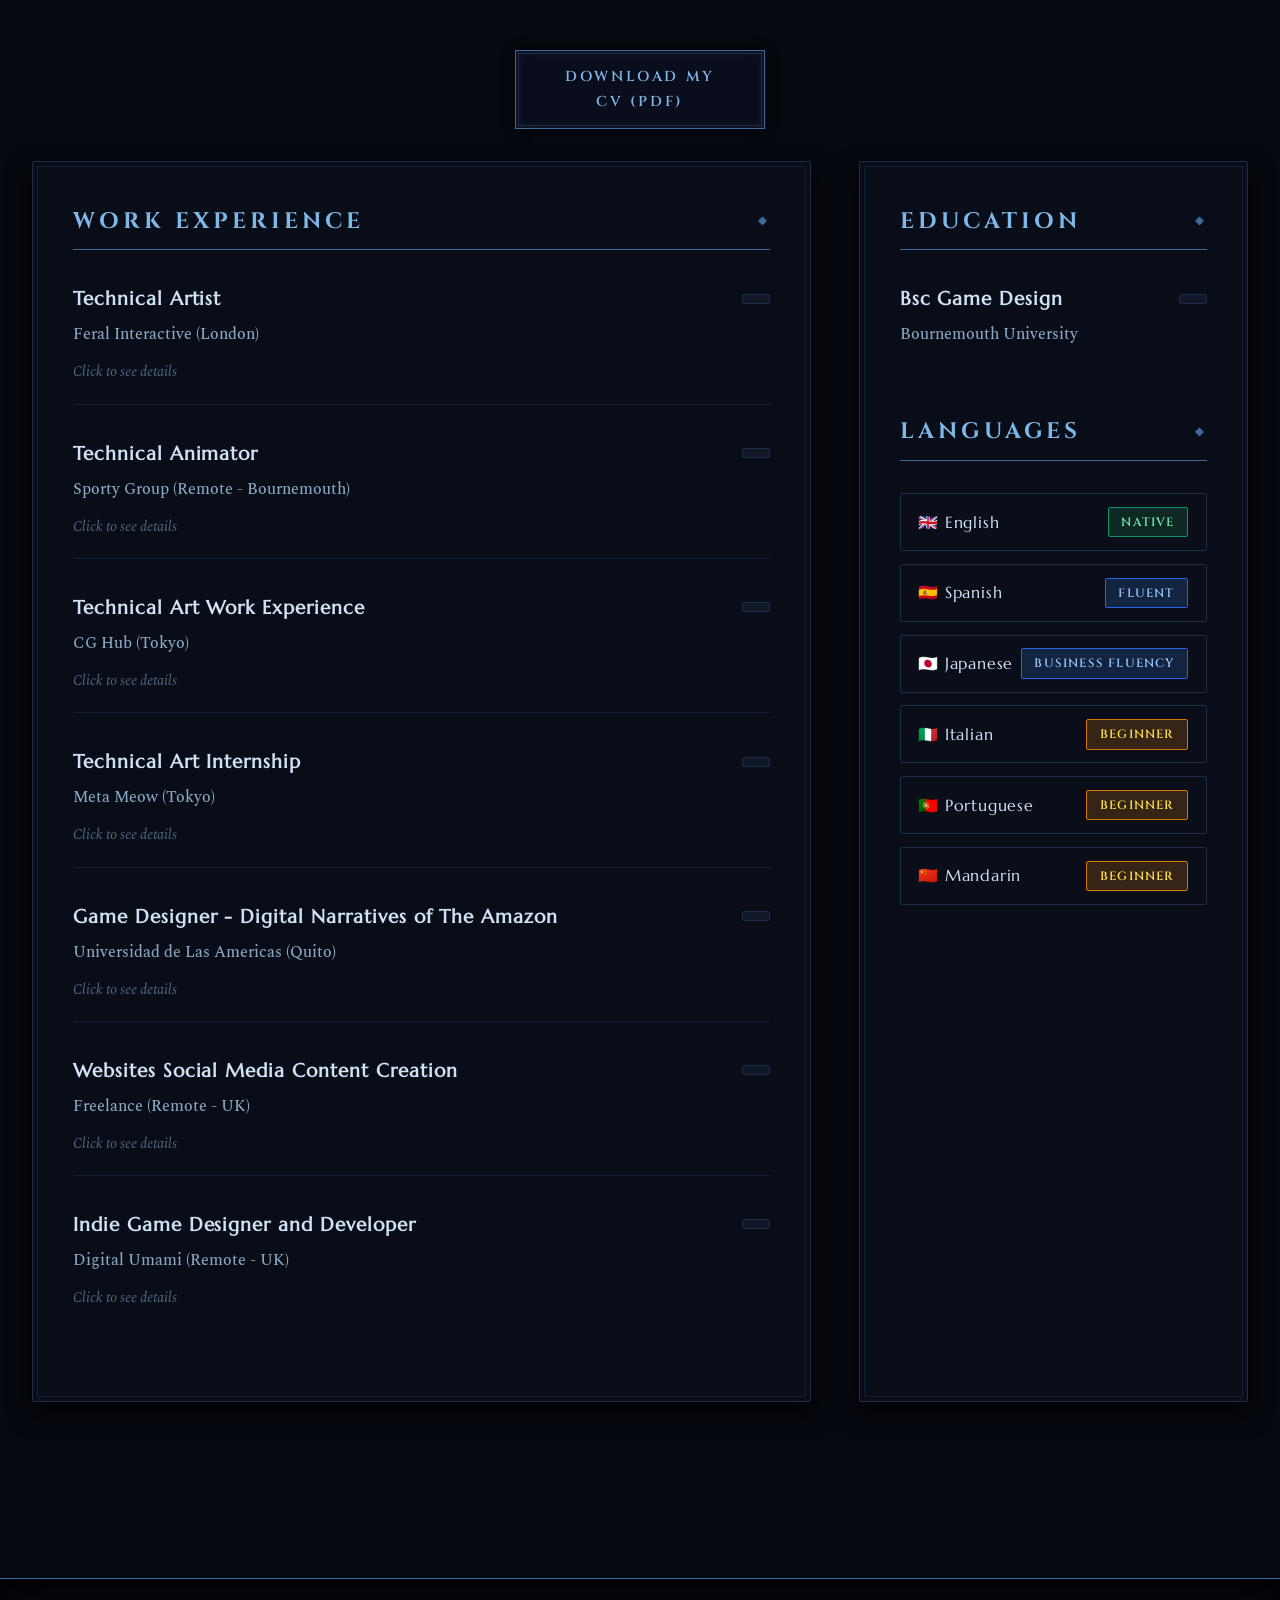
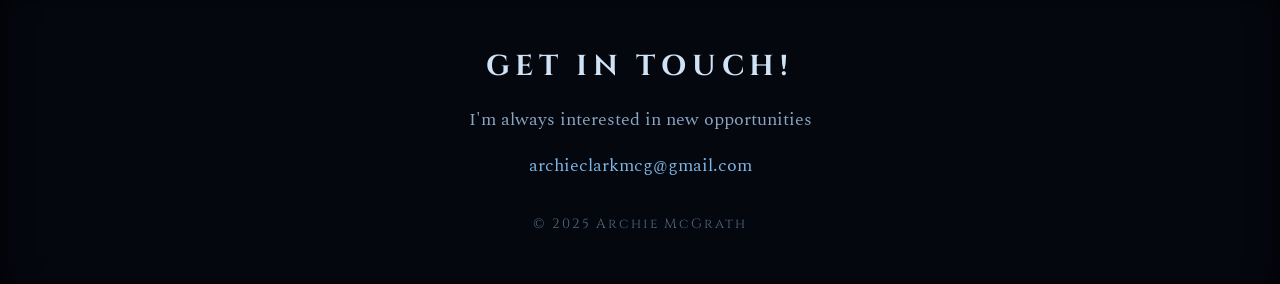
==== commit 0e1fae22: "Items now focus to avoid overlapping and text dissapearing" ====
--- a/index.html
+++ b/index.html
@@ -30,12 +30,12 @@
         <div class="hero-wrapper">
             <div class="hero-content">
                 <div class="hero-text">
-                    <h1 class="ds-title">Archie McGrath</h1>
-                    <h2>Game Developer</h2>
-                    <div class="hero-description">
+                    <h1 class="ds-title" data-i18n="ui_hero_title">Archie McGrath</h1>
+                    <h2 data-i18n="ui_hero_subtitle">Game Developer</h2>
+                    <div class="hero-description" data-i18n="ui_hero_desc">
                         Currently a Technical Artist at Feral Interactive.
                     </div>
-                    <a href="#contact" class="cta-button">Get In Touch</a>
+                    <a href="#contact" class="cta-button" data-i18n="ui_hero_cta">Get In Touch</a>
                 </div>
                 <div class="hero-visual">
                     <div class="hero-avatar"><img src="assets/images/myface.jpg" alt="Archie McGrath"
@@ -149,8 +149,8 @@
 
     <!-- Projects Section -->
     <section class="section" id="projects">
-        <h2 class="section-title">Game Projects</h2>
-        <p class="section-subtitle">Click on projects to explore the details</p>
+        <h2 class="section-title" data-i18n="ui_projects_title">Game Projects</h2>
+        <p class="section-subtitle" data-i18n="ui_projects_subtitle">Click on projects to explore the details</p>
         <div class="projects-carousel-wrapper">
             <button class="mosaic-arrow mosaic-arrow-left" id="mosaicPrev" aria-label="Previous Projects">&#10094;</button>
             <div class="projects-container" id="projectsContainer">
@@ -162,8 +162,8 @@
 
     <!-- Development Tools Section -->
     <section class="section" id="tools">
-        <h2 class="section-title">Development Tools</h2>
-        <p class="section-subtitle">Custom tools and utilities I've created for game development</p>
+        <h2 class="section-title" data-i18n="ui_tools_title">Development Tools</h2>
+        <p class="section-subtitle" data-i18n="ui_tools_subtitle">Custom tools and utilities I've created for game development</p>
 
         <div class="projects-carousel-wrapper">
             <button class="mosaic-arrow mosaic-arrow-left" id="toolsPrev" aria-label="Previous Tools">&#10094;</button>
@@ -176,180 +176,31 @@
 
     <!-- Articles Section -->
     <section class="section" id="articles">
-        <h2 class="section-title">Articles</h2>
-        <p class="section-subtitle">Articles and Exhibitions of my work and projects I was involved in</p>
+        <h2 class="section-title" data-i18n="ui_articles_title">Articles</h2>
+        <p class="section-subtitle" data-i18n="ui_articles_subtitle">Articles and Exhibitions of my work and projects I was involved in</p>
         <div class="articles-grid" id="articlesGrid"></div>
     </section>
 
     <!-- CV Section -->
     <section class="section" id="cv">
-        <h2 class="section-title">Complete Experience</h2>
-        <p class="section-subtitle">Full professional history and qualifications</p>
-        <a href="assets\pdfs\Archie_CV_ENG.pdf" class="cta-button" download
+        <h2 class="section-title" data-i18n="ui_cv_title">Complete Experience</h2>
+        <p class="section-subtitle" data-i18n="ui_cv_subtitle">Full professional history and qualifications</p>
+        <a href="assets\pdfs\Archie_CV_ENG.pdf" class="cta-button" download data-i18n="ui_cv_download"
             style="display:block;max-width:250px;margin:0 auto 2rem auto;text-align:center;">Download My CV (PDF)</a>
         <div class="cv-grid">
             <!-- Work Experience Column -->
             <div class="cv-column">
-                <h3 class="cv-section-title">Work Experience</h3>
-
-                <div class="cv-item" onclick="toggleCVExpand(this)">
-                    <div class="cv-header">
-                        <h4 class="cv-role">Technical Artist</h4>
-                        <span class="cv-period">OCT 2025 ~</span>
-                    </div>
-                    <p class="cv-company">
-                        <img src="assets/images/ferallogo.jpg" alt="Feral Interactive"
-                            style="height:2em;vertical-align:middle;margin-right:0.5em;">
-                        Feral Interactive (London)
-                    </p>
-                    <p class="expand-hint-cv">Click to see details</p>
-                    <ul class="cv-details">
-                        <li>Sole in-house technical artist, working with design and engineering teams on AAA projects
-                        </li>
-                        <li>Asset development and implementation in-engine using Maya, 3DS Max, Blender (models,
-                            animations, rigs, textures and materials)</li>
-                        <li>Scripting pipeline tools across DCCs using Python, MEL</li>
-                        <li>Implementation, testing and optimisation of art and game mechanics in proprietary game
-                            engines across various platforms (VR and Mobile)</li>
-                    </ul>
-                </div>
-
-                <div class="cv-item" onclick="toggleCVExpand(this)">
-                    <div class="cv-header">
-                        <h4 class="cv-role">Technical Animator</h4>
-                        <span class="cv-period">JUN 2025 - OCT 2025</span>
-                    </div>
-                    <p class="cv-company">
-                        <img src="assets/images/sportylogo.jpeg" alt="SportyUK"
-                            style="height:2em;vertical-align:middle;margin-right:0.5em;">
-                        Sporty Group (Remote - Bournemouth)
-                    </p>
-                    <p class="expand-hint-cv">Click to see details</p>
-                    <ul class="cv-details">
-                        <li>Rigging, weight painting and animation of characters using Blender</li>
-                        <li>Implementation and playtesting in Unity Engine for Mobile</li>
-                    </ul>
-                </div>
-
-                <div class="cv-item" onclick="toggleCVExpand(this)">
-                    <div class="cv-header">
-                        <h4 class="cv-role">Technical Art Work Experience</h4>
-                        <span class="cv-period">APR 2025</span>
-                    </div>
-                    <p class="cv-company">
-                        <img src="assets/images/CGHUBLogo_cropped.png" alt="CG Hub"
-                            style="height:2em;vertical-align:middle;margin-right:0.5em;">
-                        CG Hub (Tokyo)
-                    </p>
-                    <p class="expand-hint-cv">Click to see details</p>
-                    <ul class="cv-details">
-                        <li>Car ADAS creation and shader development in Kanzi Engine</li>
-                    </ul>
-                </div>
-
-                <div class="cv-item" onclick="toggleCVExpand(this)">
-                    <div class="cv-header">
-                        <h4 class="cv-role">Technical Art Internship</h4>
-                        <span class="cv-period">MAR 2024 - MAR 2025</span>
-                    </div>
-                    <p class="cv-company">
-                        <img src="assets/images/metameowlogo.jpeg" alt="Meta Meow"
-                            style="height:2em;vertical-align:middle;margin-right:0.5em;">
-                        Meta Meow (Tokyo)
-                    </p>
-                    <p class="expand-hint-cv">Click to see details</p>
-                    <ul class="cv-details">
-                        <li>AAA games outsourcing projects for Square Enix, ORCA, Game Freak</li>
-                        <li>Shipped 3 DCC tools taking them from conception to market with documentation, user support
-                            and updates in Blender and Unreal.</li>
-                        <li>Shader, material and VFX creation using Substance Painter, Designer, Python scripting,
-                            Blender procedural node workflows and basic Houdini</li>
-                    </ul>
-                </div>
-
-                <div class="cv-item" onclick="toggleCVExpand(this)">
-                    <div class="cv-header">
-                        <h4 class="cv-role">Game Designer - Digital Narratives of The Amazon</h4>
-                        <span class="cv-period">JUNE 2023</span>
-                    </div>
-                    <p class="cv-company">Universidad de Las Americas (Quito)</p>
-                    <p class="expand-hint-cv">Click to see details</p>
-                    <ul class="cv-details">
-                        <li>Gameplay, sound design and localisation developing a mobile game</li>
-                        <li>C# Scripting in Unity Engine for Mobile</li>
-                    </ul>
-                </div>
-
-                <div class="cv-item" onclick="toggleCVExpand(this)">
-                    <div class="cv-header">
-                        <h4 class="cv-role">Websites, Social Media, Content Creation</h4>
-                        <span class="cv-period">NOV 2023~</span>
-                    </div>
-                    <p class="cv-company">Freelance (Remote - UK)</p>
-                    <p class="expand-hint-cv">Click to see details</p>
-                    <ul class="cv-details">
-                        <li>7,000+ monthly visitor website SEO, content renovations, copywriting</li>
-                        <li>Assisting Instagram account with 200,000+ followers</li>
-                        <li>Promoting an Amazon, Sunday Times and Water Stones Best Seller</li>
-                    </ul>
-                </div>
-
-                <div class="cv-item" onclick="toggleCVExpand(this)">
-                    <div class="cv-header">
-                        <h4 class="cv-role">Indie Game Designer and Developer</h4>
-                        <span class="cv-period">SEPT 2023 ~</span>
-                    </div>
-                    <p class="cv-company">
-                        <img src="assets/images/dulogo.png" alt="Digital Umami"
-                            style="height:2em;vertical-align:middle;margin-right:0.5em;">
-                        Digital Umami (Remote - UK)
-                    </p>
-                </div>
+                <h3 class="cv-section-title" data-i18n="ui_cv_work_header">Work Experience</h3>
+                <div id="cvWorkList"></div>
             </div>
 
             <!-- Education & Skills Column -->
             <div class="cv-column">
-                <h3 class="cv-section-title">Education</h3>
-
-                <div class="cv-item">
-                    <div class="cv-header">
-                        <h4 class="cv-role">Bsc Game Design</h4>
-                        <span class="cv-period">2020 - 2023</span>
-                    </div>
-                    <p class="cv-company">Bournemouth University</p>
-                    <ul class="cv-details" style="max-height: none; padding-left: 1.2rem;">
-                        <li>First Class Honours</li>
-                        <li>TIGA Graduate of the Year</li>
-                    </ul>
-                </div>
-
-                <h3 class="cv-section-title">Languages</h3>
-                <div class="languages-grid">
-                    <div class="language-item">
-                        <span class="language-name">🇬🇧 English</span>
-                        <span class="language-level native">Native</span>
-                    </div>
-                    <div class="language-item">
-                        <span class="language-name">🇪🇸 Spanish</span>
-                        <span class="language-level fluent">Fluent</span>
-                    </div>
-                    <div class="language-item">
-                        <span class="language-name">🇯🇵 Japanese</span>
-                        <span class="language-level fluent">Business Fluency</span>
-                    </div>
-                    <div class="language-item">
-                        <span class="language-name">🇮🇹 Italian</span>
-                        <span class="language-level beginner">Beginner</span>
-                    </div>
-                    <div class="language-item">
-                        <span class="language-name">🇵🇹 Portuguese</span>
-                        <span class="language-level beginner">Beginner</span>
-                    </div>
-                    <div class="language-item">
-                        <span class="language-name">🇨🇳 Mandarin</span>
-                        <span class="language-level beginner">Beginner</span>
-                    </div>
-                </div>
+                <h3 class="cv-section-title" data-i18n="ui_cv_edu_header">Education</h3>
+                <div id="cvEduList"></div>
+
+                <h3 class="cv-section-title" data-i18n="ui_cv_lang_header" style="margin-top:2rem;">Languages</h3>
+                <div class="languages-grid" id="languagesGrid"></div>
             </div>
         </div>
     </section>
@@ -358,11 +209,11 @@
     <footer id="contact">
         <div class="footer-content">
             <div class="contact-info">
-                <h3>Get in touch!</h3>
-                <p>I'm always interested in new opportunities</p>
-                <p style="margin-top: 1rem; color: var(--accent-color);">archieclarkmcg@gmail.com</p>
+                <h3 data-i18n="ui_contact_title">Get in touch!</h3>
+                <p data-i18n="ui_contact_subtitle">I'm always interested in new opportunities</p>
+                <p style="margin-top: 1rem; color: var(--accent-color);"><a href="mailto:archieclarkmcg@gmail.com" data-i18n="ui_contact_email" style="color:inherit;text-decoration:none;">archieclarkmcg@gmail.com</a></p>
             </div>
-            <p class="footer-text">
+            <p class="footer-text" data-i18n="ui_footer_copyright">
                 © 2025 Archie McGrath
             </p>
         </div>
@@ -545,6 +396,137 @@
             }
         }
 
+        let cmsData = [];
+        let currentLang = 'en';
+
+        function applyLocalization(lang = 'en') {
+            currentLang = lang;
+            if (!cmsData || !cmsData.length) return;
+
+            // 1. UI Text
+            cmsData.filter(item => item.category === 'ui').forEach(ui => {
+                const text = ui[lang] || ui['en'] || '';
+                const elements = document.querySelectorAll(`[data-i18n="${ui.id}"]`);
+                elements.forEach(el => {
+                    if (el.tagName === 'A' && ui.link && ui.link.startsWith('mailto:')) {
+                        el.href = ui.link;
+                    }
+                    el.innerHTML = text.replace(/\\n/g, '<br>').replace(/\n/g, '<br>');
+                });
+            });
+
+            // 2. Game Projects
+            projects = cmsData.filter(item => item.category === 'game').map(item => ({
+                title: item.title,
+                gif: item.media,
+                role: item.role,
+                'team-size': item.team_size,
+                desc: item[lang] || item['en'] || '',
+                link: item.link
+            }));
+            projects.forEach(p => { if (p.gif) { const img = new Image(); img.src = p.gif; } });
+            renderMosaic();
+
+            // 3. Development Tools
+            const tools = cmsData.filter(item => item.category === 'tool').map(item => ({
+                title: item.title,
+                image: item.media,
+                role: item.role,
+                'team-size': item.team_size,
+                desc: item[lang] || item['en'] || '',
+                link: item.link
+            }));
+            renderTools(tools);
+
+            // 4. Articles
+            const articles = cmsData.filter(item => item.category === 'article');
+            const articlesGrid = document.getElementById('articlesGrid');
+            if (articlesGrid) {
+                articlesGrid.innerHTML = '';
+                articles.forEach(article => {
+                    const card = document.createElement('div');
+                    card.className = 'article-card';
+                    const imgSrc = article.media || article.image || article.gif || '';
+                    const descText = article[lang] || article['en'] || article.desc || '';
+                    card.innerHTML = `
+                        <div class="article-image"><img src="${imgSrc}" alt="${article.title}" style="width:100%;height:100%;object-fit:cover;"></div>
+                        <div class="article-header"><h3 class="article-title">${article.title}</h3></div>
+                        <div class="article-description"><p>${descText.replace(/\\n/g, '<br>').replace(/\n/g, '<br>')}</p></div>
+                        ${article.link ? `<a href="${article.link}" target="_blank" class="cta-button">Read Article</a>` : ''}
+                    `;
+                    articlesGrid.appendChild(card);
+                });
+            }
+
+            // 5. Work Experience (CV)
+            const cvWork = cmsData.filter(item => item.category === 'cv_work');
+            const cvWorkList = document.getElementById('cvWorkList');
+            if (cvWorkList) {
+                cvWorkList.innerHTML = '';
+                cvWork.forEach(item => {
+                    const bullets = (item.extra || '').split('|').filter(Boolean);
+                    const card = document.createElement('div');
+                    card.className = 'cv-item';
+                    card.onclick = function() { toggleCVExpand(this); };
+                    card.innerHTML = `
+                        <div class="cv-header">
+                            <h4 class="cv-role">${item.title}</h4>
+                            <span class="cv-period">${item.role}</span>
+                        </div>
+                        <p class="cv-company">
+                            ${item.media ? `<img src="${item.media}" alt="${item.title}" style="height:2em;vertical-align:middle;margin-right:0.5em;">` : ''}
+                            ${item[lang] || item['en'] || ''}
+                        </p>
+                        <p class="expand-hint-cv">Click to see details</p>
+                        <ul class="cv-details">
+                            ${bullets.map(b => `<li>${b}</li>`).join('')}
+                        </ul>
+                    `;
+                    cvWorkList.appendChild(card);
+                });
+            }
+
+            // 6. Education (CV)
+            const cvEdu = cmsData.filter(item => item.category === 'cv_edu');
+            const cvEduList = document.getElementById('cvEduList');
+            if (cvEduList) {
+                cvEduList.innerHTML = '';
+                cvEdu.forEach(item => {
+                    const bullets = (item.extra || '').split('|').filter(Boolean);
+                    const card = document.createElement('div');
+                    card.className = 'cv-item';
+                    card.innerHTML = `
+                        <div class="cv-header">
+                            <h4 class="cv-role">${item.title}</h4>
+                            <span class="cv-period">${item.role}</span>
+                        </div>
+                        <p class="cv-company">${item[lang] || item['en'] || ''}</p>
+                        <ul class="cv-details" style="max-height: none; padding-left: 1.2rem;">
+                            ${bullets.map(b => `<li>${b}</li>`).join('')}
+                        </ul>
+                    `;
+                    cvEduList.appendChild(card);
+                });
+            }
+
+            // 7. Languages
+            const cvLang = cmsData.filter(item => item.category === 'cv_lang');
+            const languagesGrid = document.getElementById('languagesGrid');
+            if (languagesGrid) {
+                languagesGrid.innerHTML = '';
+                cvLang.forEach(item => {
+                    const levelClass = item.extra || 'beginner';
+                    const card = document.createElement('div');
+                    card.className = 'language-item';
+                    card.innerHTML = `
+                        <span class="language-name">${item.title}</span>
+                        <span class="language-level ${levelClass}">${item[lang] || item['en'] || ''}</span>
+                    `;
+                    languagesGrid.appendChild(card);
+                });
+            }
+        }
+
         // ── Fetch all CMS data once, then render each section ──────
         document.addEventListener('DOMContentLoaded', () => {
             // Nav init
@@ -559,48 +541,19 @@
                 if (btn) btn.textContent = 'View Mobile Version';
             }
 
+            const pContainer = document.getElementById('projectsContainer');
+            const pPrevBtn = document.getElementById('mosaicPrev');
+            const pNextBtn = document.getElementById('mosaicNext');
+            if (pContainer && pPrevBtn && pNextBtn) {
+                pPrevBtn.addEventListener('click', () => pContainer.scrollBy({ left: -pContainer.clientWidth * 0.8, behavior: 'smooth' }));
+                pNextBtn.addEventListener('click', () => pContainer.scrollBy({ left: pContainer.clientWidth * 0.8, behavior: 'smooth' }));
+            }
+
             fetch('assets/cms.json?v=' + Date.now())
                 .then(r => r.json())
                 .then(data => {
-                    // Game Projects
-                    projects = data.filter(item => item.category === 'game' && item.gif);
-                    projects.forEach(p => { const img = new Image(); img.src = p.gif; });
-                    renderMosaic();
-
-                    const container = document.getElementById('projectsContainer');
-                    const prevBtn = document.getElementById('mosaicPrev');
-                    const nextBtn = document.getElementById('mosaicNext');
-
-                    if (container && prevBtn && nextBtn) {
-                        prevBtn.addEventListener('click', () => {
-                            container.scrollBy({ left: -container.clientWidth * 0.8, behavior: 'smooth' });
-                        });
-                        nextBtn.addEventListener('click', () => {
-                            container.scrollBy({ left: container.clientWidth * 0.8, behavior: 'smooth' });
-                        });
-                    }
-
-                    // Development Tools
-                    const tools = data.filter(item => item.category === 'tool');
-                    renderTools(tools);
-
-                    // Articles
-                    const articles = data.filter(item => item.category === 'article');
-                    const articlesGrid = document.getElementById('articlesGrid');
-                    if (articlesGrid) {
-                        articles.forEach(article => {
-                            const card = document.createElement('div');
-                            card.className = 'article-card';
-                            const imgSrc = article.image || article.gif || '';
-                            card.innerHTML = `
-                                <div class="article-image"><img src="${imgSrc}" alt="${article.title}" style="width:100%;height:100%;object-fit:cover;"></div>
-                                <div class="article-header"><h3 class="article-title">${article.title}</h3></div>
-                                <div class="article-description"><p>${(article.desc || '').replace(/\\n/g, '<br>').replace(/\n/g, '<br>')}</p></div>
-                                ${article.link ? `<a href="${article.link}" target="_blank" class="cta-button">Read Article</a>` : ''}
-                            `;
-                            articlesGrid.appendChild(card);
-                        });
-                    }
+                    cmsData = data;
+                    applyLocalization('en');
                 })
                 .catch(err => console.error('CMS load error:', err));
         });
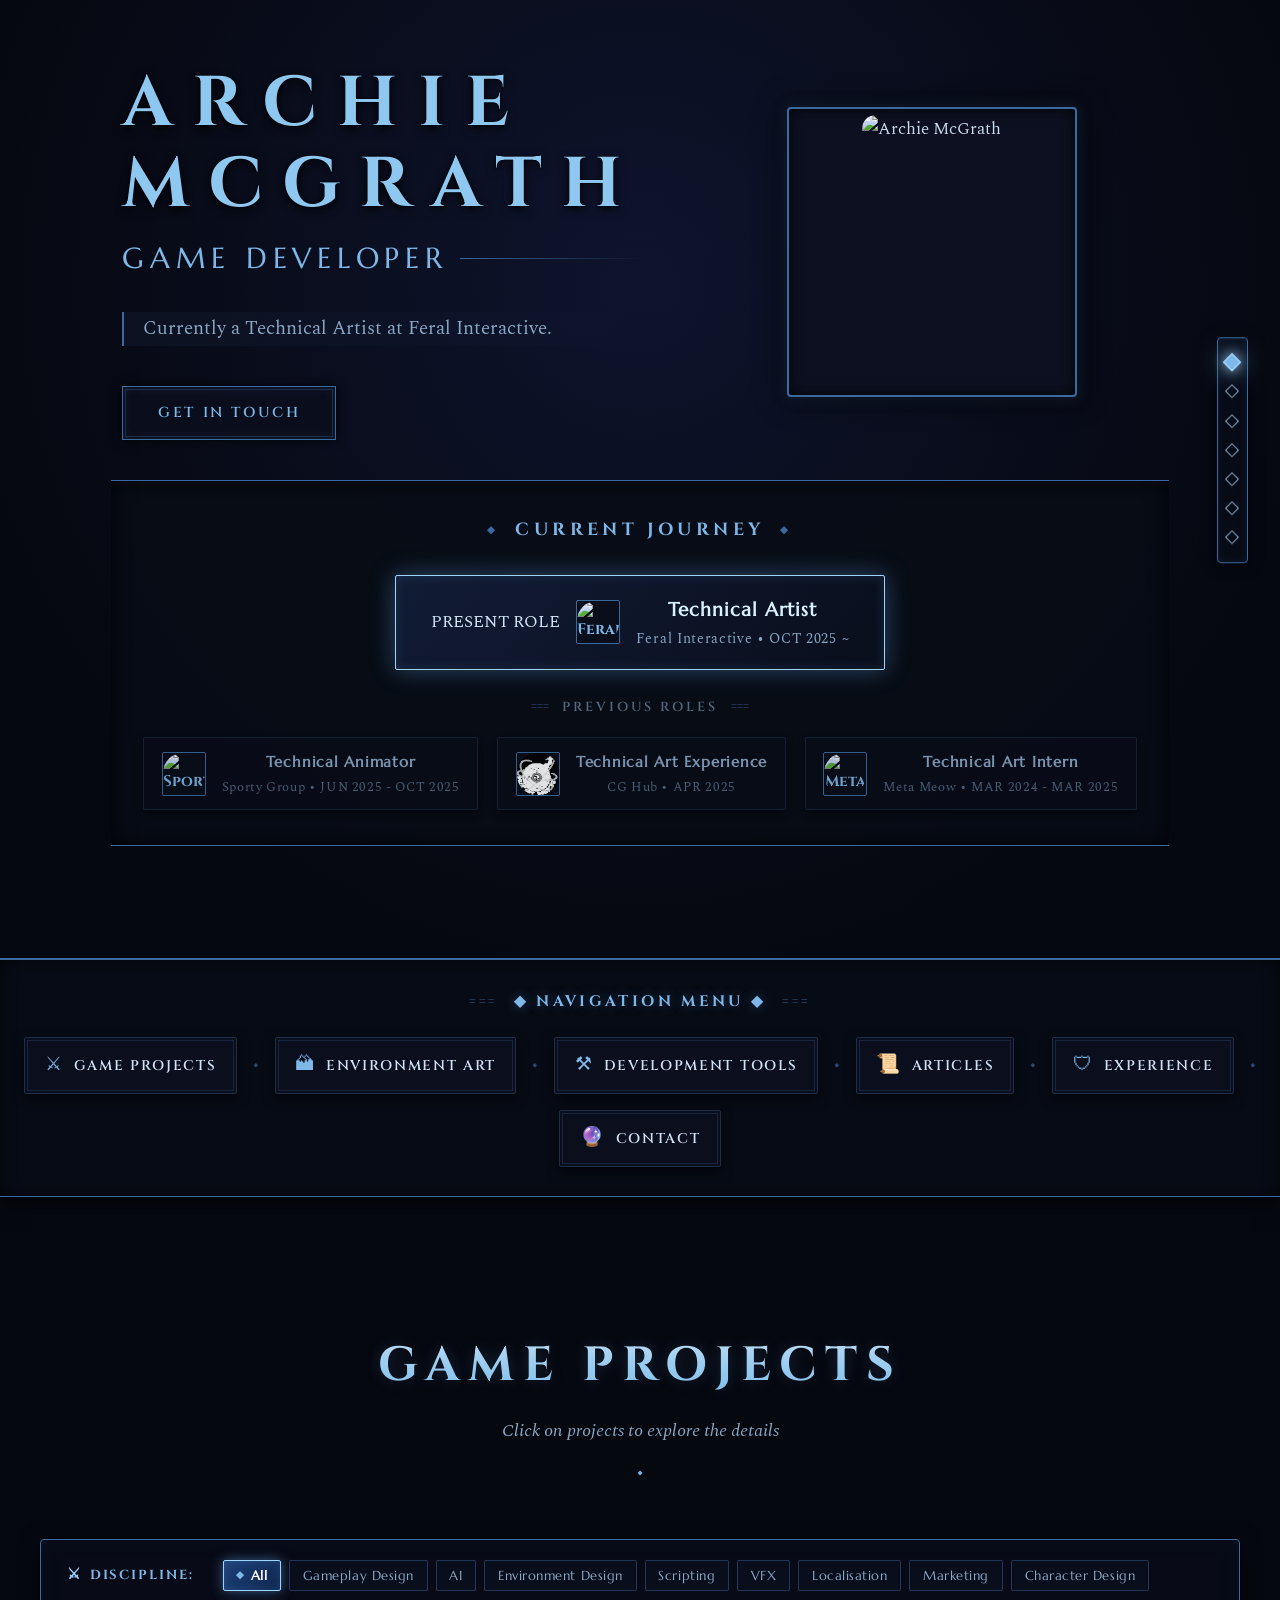
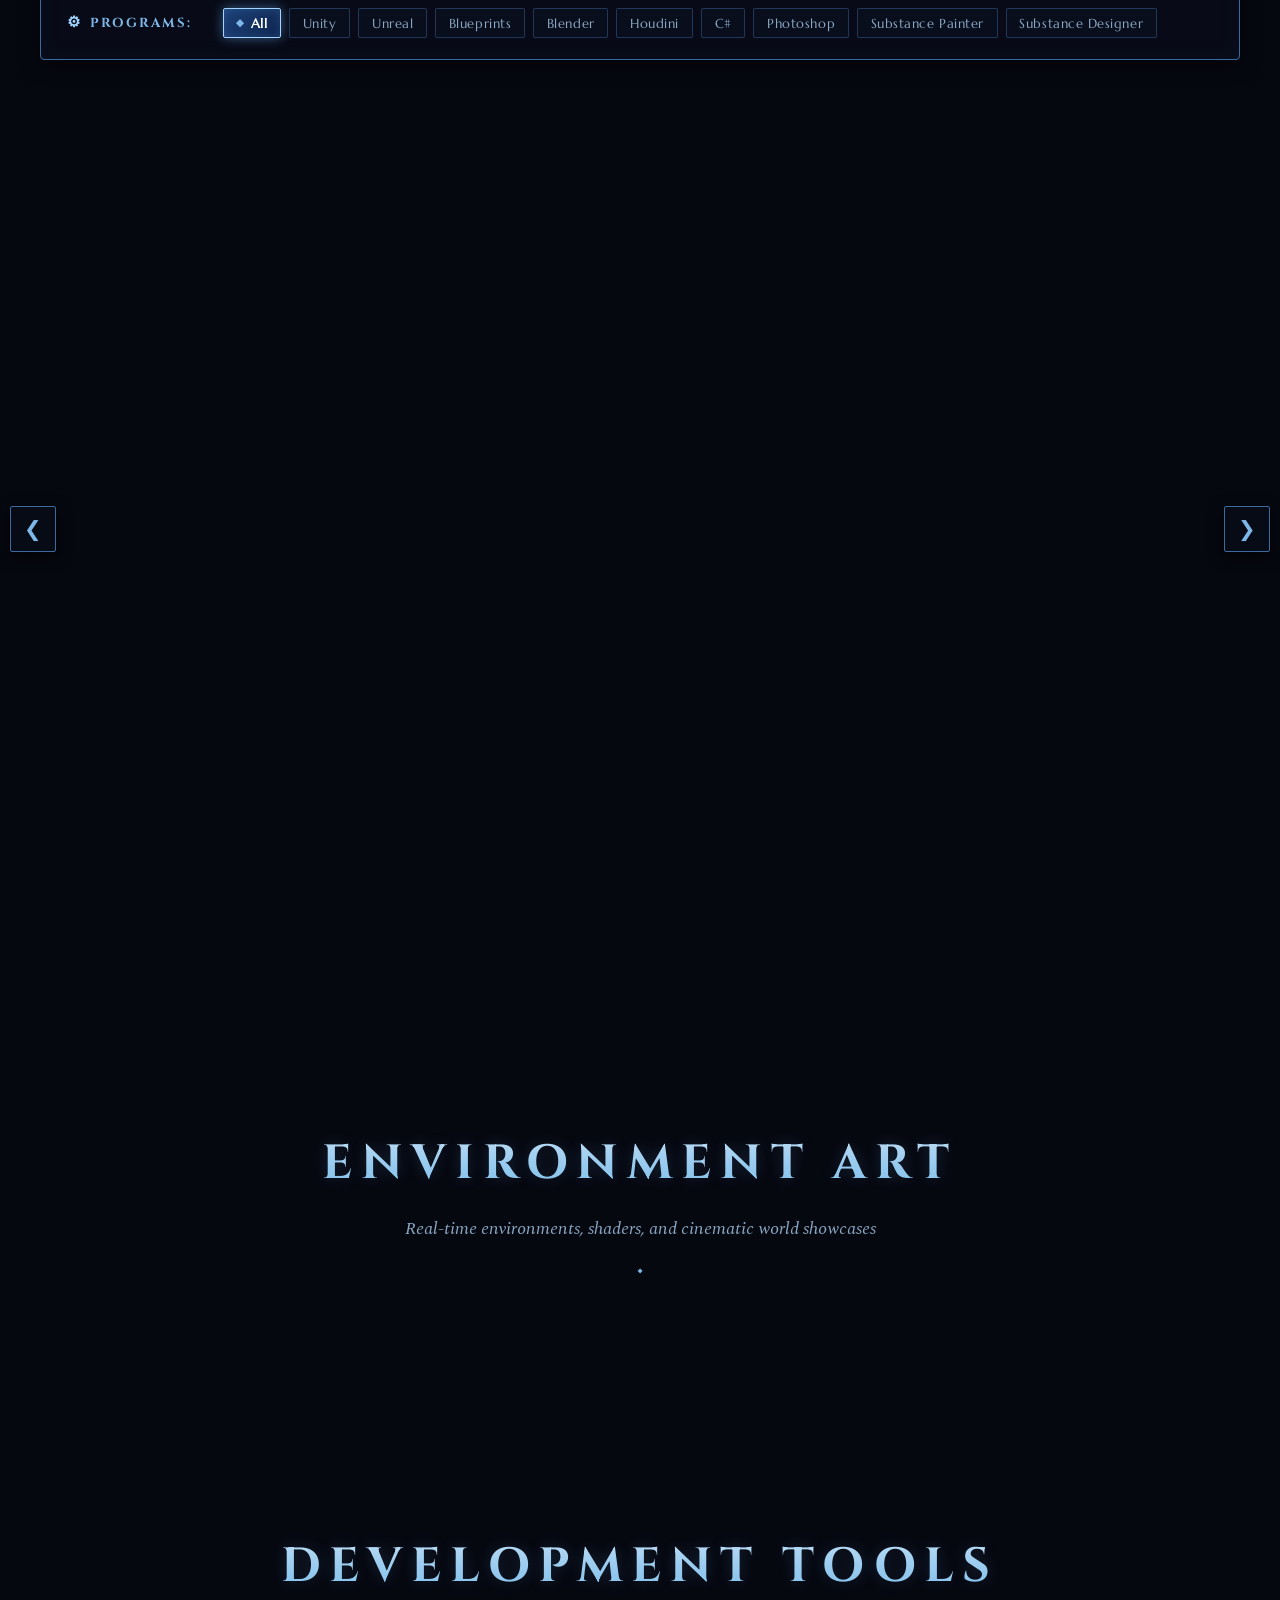
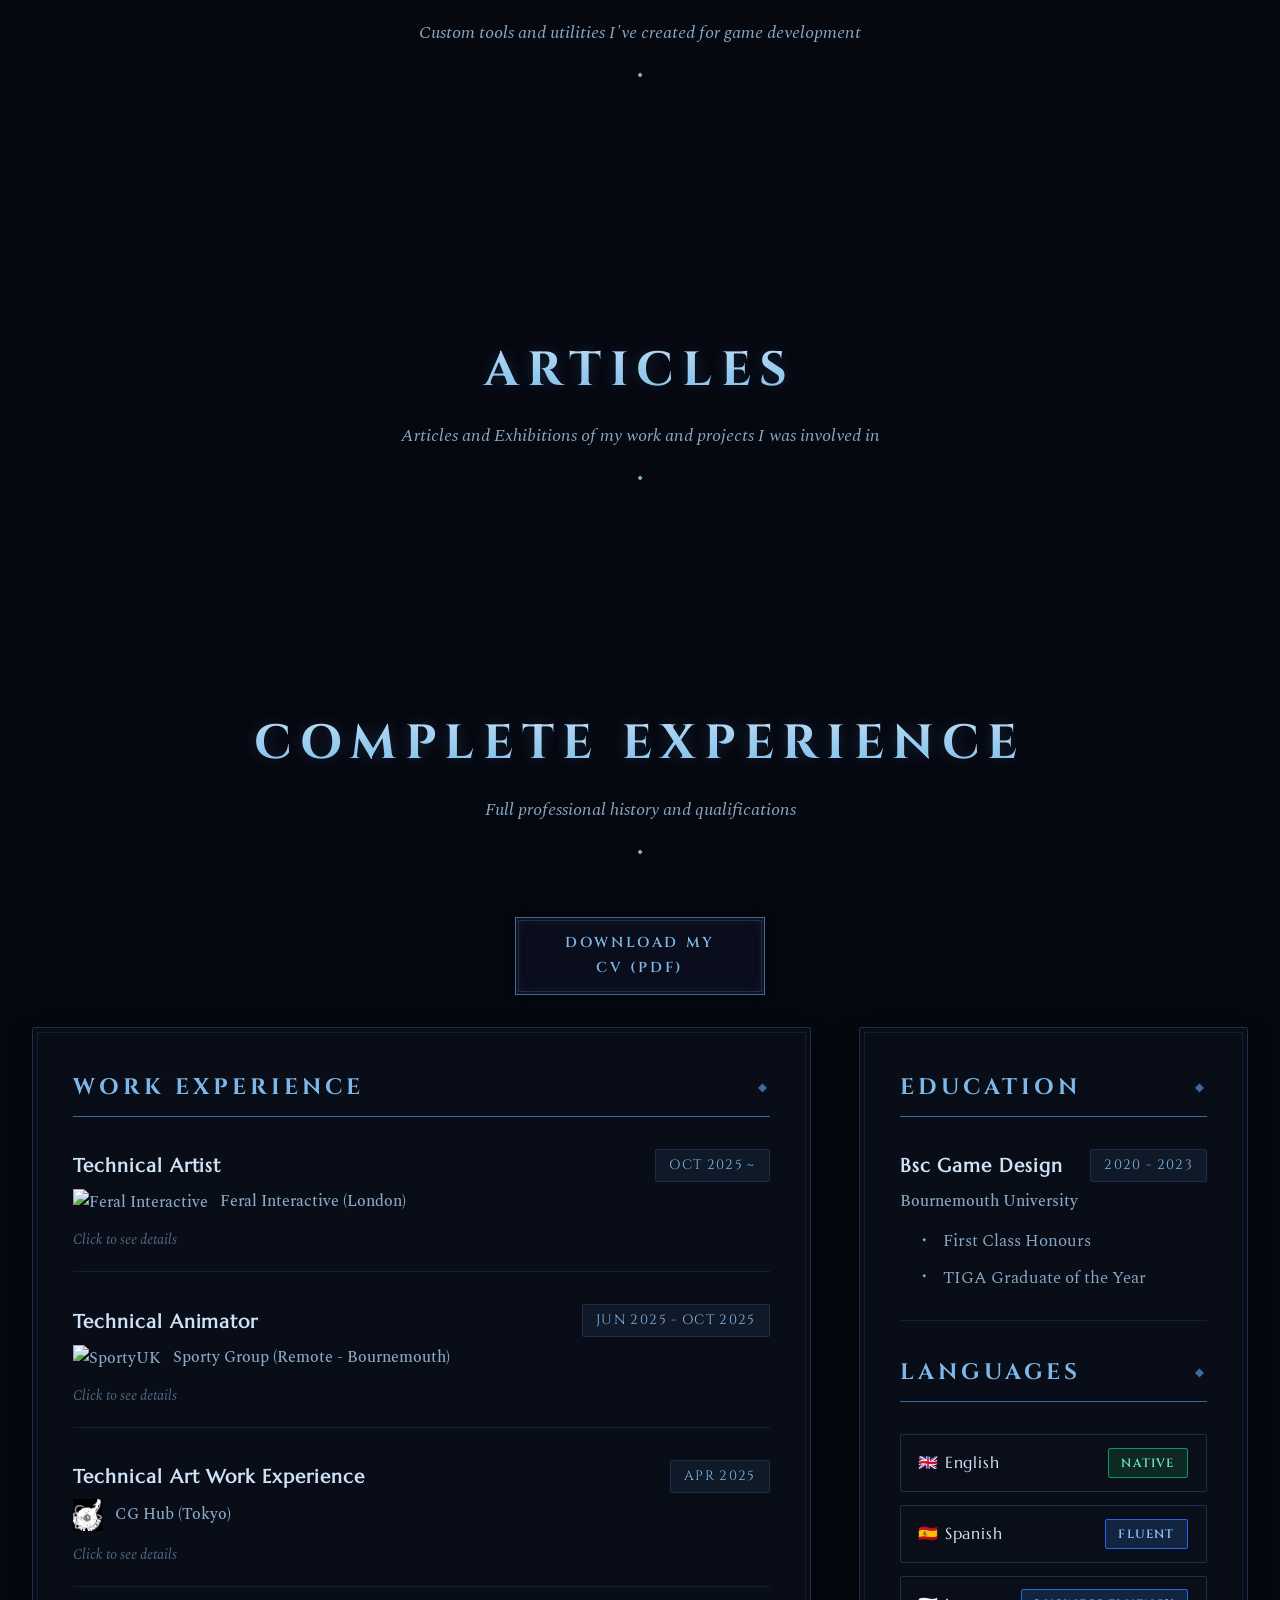
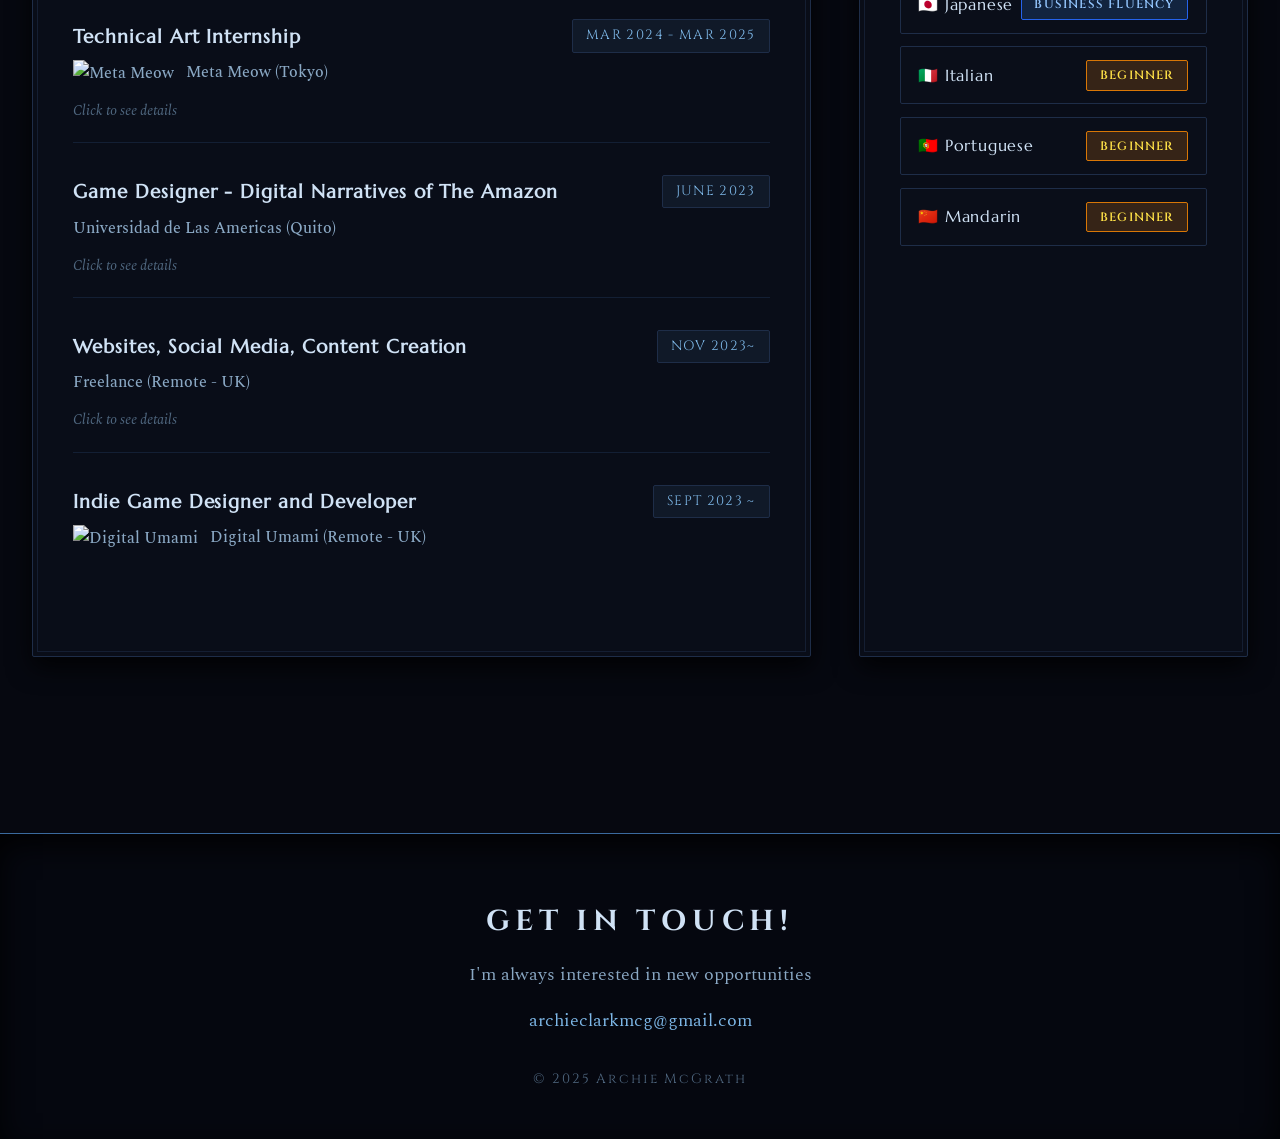
==== commit 9d60d473: "Added tags, data update" ====
--- a/index.html
+++ b/index.html
@@ -9,7 +9,7 @@
     <link rel="preconnect" href="https://fonts.googleapis.com">
     <link rel="preconnect" href="https://fonts.gstatic.com" crossorigin>
     <link href="https://fonts.googleapis.com/css2?family=Cinzel:wght@400;600;700;900&family=Cinzel+Decorative:wght@400;700&family=Marcellus&family=Spectral:ital,wght@0,300;0,400;0,600;1,400&display=swap" rel="stylesheet">
-    <link rel="stylesheet" href="assets/styles.css?v=2.0">
+    <link rel="stylesheet" href="assets/styles.css?v=2.2">
 </head>
 
 <body>
@@ -20,7 +20,9 @@
     <nav class="floating-nav">
         <div class="nav-dot" data-label="Home" onclick="scrollToSection('hero')"></div>
         <div class="nav-dot" data-label="Projects" onclick="scrollToSection('projects')"></div>
+        <div class="nav-dot" data-label="Environment Art" onclick="scrollToSection('environment-art')"></div>
         <div class="nav-dot" data-label="Tools" onclick="scrollToSection('tools')"></div>
+        <div class="nav-dot" data-label="Articles" onclick="scrollToSection('articles')"></div>
         <div class="nav-dot" data-label="Experience" onclick="scrollToSection('cv')"></div>
         <div class="nav-dot" data-label="Contact" onclick="scrollToSection('contact')"></div>
     </nav>
@@ -30,12 +32,12 @@
         <div class="hero-wrapper">
             <div class="hero-content">
                 <div class="hero-text">
-                    <h1 class="ds-title" data-i18n="ui_hero_title">Archie McGrath</h1>
-                    <h2 data-i18n="ui_hero_subtitle">Game Developer</h2>
-                    <div class="hero-description" data-i18n="ui_hero_desc">
+                    <h1 class="ds-title">Archie McGrath</h1>
+                    <h2>Game Developer</h2>
+                    <div class="hero-description">
                         Currently a Technical Artist at Feral Interactive.
                     </div>
-                    <a href="#contact" class="cta-button" data-i18n="ui_hero_cta">Get In Touch</a>
+                    <a href="#contact" class="cta-button">Get In Touch</a>
                 </div>
                 <div class="hero-visual">
                     <div class="hero-avatar"><img src="assets/images/myface.jpg" alt="Archie McGrath"
@@ -117,6 +119,13 @@
                 </div>
             </a>
             <span class="crpg-menu-divider">◆</span>
+            <a href="#environment-art" onclick="scrollToSection('environment-art'); return false;" class="crpg-menu-item">
+                <span class="crpg-menu-symbol">🏔</span>
+                <div class="crpg-menu-text">
+                    <span class="crpg-menu-title">Environment Art</span>
+                </div>
+            </a>
+            <span class="crpg-menu-divider">◆</span>
             <a href="#tools" onclick="scrollToSection('tools'); return false;" class="crpg-menu-item">
                 <span class="crpg-menu-symbol">⚒</span>
                 <div class="crpg-menu-text">
@@ -149,8 +158,42 @@
 
     <!-- Projects Section -->
     <section class="section" id="projects">
-        <h2 class="section-title" data-i18n="ui_projects_title">Game Projects</h2>
-        <p class="section-subtitle" data-i18n="ui_projects_subtitle">Click on projects to explore the details</p>
+        <h2 class="section-title">Game Projects</h2>
+        <p class="section-subtitle">Click on projects to explore the details</p>
+
+        <!-- Discipline & Program Filter Hub -->
+        <div class="project-filter-hub">
+            <div class="filter-group">
+                <span class="filter-label"><span class="filter-icon">⚔</span> Discipline:</span>
+                <div class="filter-tags" id="disciplineFilterTags">
+                    <button class="filter-tag active" data-type="discipline" data-value="All" onclick="setProjectFilter('discipline', 'All')">All</button>
+                    <button class="filter-tag" data-type="discipline" data-value="Gameplay Design" onclick="setProjectFilter('discipline', 'Gameplay Design')">Gameplay Design</button>
+                    <button class="filter-tag" data-type="discipline" data-value="AI" onclick="setProjectFilter('discipline', 'AI')">AI</button>
+                    <button class="filter-tag" data-type="discipline" data-value="Environment Design" onclick="setProjectFilter('discipline', 'Environment Design')">Environment Design</button>
+                    <button class="filter-tag" data-type="discipline" data-value="Scripting" onclick="setProjectFilter('discipline', 'Scripting')">Scripting</button>
+                    <button class="filter-tag" data-type="discipline" data-value="VFX" onclick="setProjectFilter('discipline', 'VFX')">VFX</button>
+                    <button class="filter-tag" data-type="discipline" data-value="Localisation" onclick="setProjectFilter('discipline', 'Localisation')">Localisation</button>
+                    <button class="filter-tag" data-type="discipline" data-value="Marketing" onclick="setProjectFilter('discipline', 'Marketing')">Marketing</button>
+                    <button class="filter-tag" data-type="discipline" data-value="Character Design" onclick="setProjectFilter('discipline', 'Character Design')">Character Design</button>
+                </div>
+            </div>
+            <div class="filter-group">
+                <span class="filter-label"><span class="filter-icon">⚙</span> Programs:</span>
+                <div class="filter-tags" id="programFilterTags">
+                    <button class="filter-tag active" data-type="program" data-value="All" onclick="setProjectFilter('program', 'All')">All</button>
+                    <button class="filter-tag" data-type="program" data-value="Unity" onclick="setProjectFilter('program', 'Unity')">Unity</button>
+                    <button class="filter-tag" data-type="program" data-value="Unreal" onclick="setProjectFilter('program', 'Unreal')">Unreal</button>
+                    <button class="filter-tag" data-type="program" data-value="Blueprints" onclick="setProjectFilter('program', 'Blueprints')">Blueprints</button>
+                    <button class="filter-tag" data-type="program" data-value="Blender" onclick="setProjectFilter('program', 'Blender')">Blender</button>
+                    <button class="filter-tag" data-type="program" data-value="Houdini" onclick="setProjectFilter('program', 'Houdini')">Houdini</button>
+                    <button class="filter-tag" data-type="program" data-value="C#" onclick="setProjectFilter('program', 'C#')">C#</button>
+                    <button class="filter-tag" data-type="program" data-value="Photoshop" onclick="setProjectFilter('program', 'Photoshop')">Photoshop</button>
+                    <button class="filter-tag" data-type="program" data-value="Substance Painter" onclick="setProjectFilter('program', 'Substance Painter')">Substance Painter</button>
+                    <button class="filter-tag" data-type="program" data-value="Substance Designer" onclick="setProjectFilter('program', 'Substance Designer')">Substance Designer</button>
+                </div>
+            </div>
+        </div>
+
         <div class="projects-carousel-wrapper">
             <button class="mosaic-arrow mosaic-arrow-left" id="mosaicPrev" aria-label="Previous Projects">&#10094;</button>
             <div class="projects-container" id="projectsContainer">
@@ -160,47 +203,198 @@
         </div>
     </section>
 
+    <!-- Environment Art Section -->
+    <section class="section" id="environment-art">
+        <h2 class="section-title">Environment Art</h2>
+        <p class="section-subtitle">Real-time environments, shaders, and cinematic world showcases</p>
+
+        <div class="env-grid" id="envGrid"></div>
+    </section>
+
     <!-- Development Tools Section -->
     <section class="section" id="tools">
-        <h2 class="section-title" data-i18n="ui_tools_title">Development Tools</h2>
-        <p class="section-subtitle" data-i18n="ui_tools_subtitle">Custom tools and utilities I've created for game development</p>
-
-        <div class="projects-carousel-wrapper">
-            <button class="mosaic-arrow mosaic-arrow-left" id="toolsPrev" aria-label="Previous Tools">&#10094;</button>
-            <div class="projects-container" id="toolsContainer">
-                <div class="mosaic-grid" id="toolsGrid"></div>
-            </div>
-            <button class="mosaic-arrow mosaic-arrow-right" id="toolsNext" aria-label="Next Tools">&#10095;</button>
-        </div>
+        <h2 class="section-title">Development Tools</h2>
+        <p class="section-subtitle">Custom tools and utilities I've created for game development</p>
+
+        <div class="tools-grid" id="toolsGrid"></div>
     </section>
 
     <!-- Articles Section -->
     <section class="section" id="articles">
-        <h2 class="section-title" data-i18n="ui_articles_title">Articles</h2>
-        <p class="section-subtitle" data-i18n="ui_articles_subtitle">Articles and Exhibitions of my work and projects I was involved in</p>
+        <h2 class="section-title">Articles</h2>
+        <p class="section-subtitle">Articles and Exhibitions of my work and projects I was involved in</p>
         <div class="articles-grid" id="articlesGrid"></div>
     </section>
 
     <!-- CV Section -->
     <section class="section" id="cv">
-        <h2 class="section-title" data-i18n="ui_cv_title">Complete Experience</h2>
-        <p class="section-subtitle" data-i18n="ui_cv_subtitle">Full professional history and qualifications</p>
-        <a href="assets\pdfs\Archie_CV_ENG.pdf" class="cta-button" download data-i18n="ui_cv_download"
+        <h2 class="section-title">Complete Experience</h2>
+        <p class="section-subtitle">Full professional history and qualifications</p>
+        <a href="assets\pdfs\Archie_CV_ENG.pdf" class="cta-button" download
             style="display:block;max-width:250px;margin:0 auto 2rem auto;text-align:center;">Download My CV (PDF)</a>
         <div class="cv-grid">
             <!-- Work Experience Column -->
             <div class="cv-column">
-                <h3 class="cv-section-title" data-i18n="ui_cv_work_header">Work Experience</h3>
-                <div id="cvWorkList"></div>
+                <h3 class="cv-section-title">Work Experience</h3>
+
+                <div class="cv-item" onclick="toggleCVExpand(this)">
+                    <div class="cv-header">
+                        <h4 class="cv-role">Technical Artist</h4>
+                        <span class="cv-period">OCT 2025 ~</span>
+                    </div>
+                    <p class="cv-company">
+                        <img src="assets/images/ferallogo.jpg" alt="Feral Interactive"
+                            style="height:2em;vertical-align:middle;margin-right:0.5em;">
+                        Feral Interactive (London)
+                    </p>
+                    <p class="expand-hint-cv">Click to see details</p>
+                    <ul class="cv-details">
+                        <li>Sole in-house technical artist, working with design and engineering teams on AAA projects
+                        </li>
+                        <li>Asset development and implementation in-engine using Maya, 3DS Max, Blender (models,
+                            animations, rigs, textures and materials)</li>
+                        <li>Scripting pipeline tools across DCCs using Python, MEL</li>
+                        <li>Implementation, testing and optimisation of art and game mechanics in proprietary game
+                            engines across various platforms (VR and Mobile)</li>
+                    </ul>
+                </div>
+
+                <div class="cv-item" onclick="toggleCVExpand(this)">
+                    <div class="cv-header">
+                        <h4 class="cv-role">Technical Animator</h4>
+                        <span class="cv-period">JUN 2025 - OCT 2025</span>
+                    </div>
+                    <p class="cv-company">
+                        <img src="assets/images/sportylogo.jpeg" alt="SportyUK"
+                            style="height:2em;vertical-align:middle;margin-right:0.5em;">
+                        Sporty Group (Remote - Bournemouth)
+                    </p>
+                    <p class="expand-hint-cv">Click to see details</p>
+                    <ul class="cv-details">
+                        <li>Rigging, weight painting and animation of characters using Blender</li>
+                        <li>Implementation and playtesting in Unity Engine for Mobile</li>
+                    </ul>
+                </div>
+
+                <div class="cv-item" onclick="toggleCVExpand(this)">
+                    <div class="cv-header">
+                        <h4 class="cv-role">Technical Art Work Experience</h4>
+                        <span class="cv-period">APR 2025</span>
+                    </div>
+                    <p class="cv-company">
+                        <img src="assets/images/CGHUBLogo_cropped.png" alt="CG Hub"
+                            style="height:2em;vertical-align:middle;margin-right:0.5em;">
+                        CG Hub (Tokyo)
+                    </p>
+                    <p class="expand-hint-cv">Click to see details</p>
+                    <ul class="cv-details">
+                        <li>Car ADAS creation and shader development in Kanzi Engine</li>
+                    </ul>
+                </div>
+
+                <div class="cv-item" onclick="toggleCVExpand(this)">
+                    <div class="cv-header">
+                        <h4 class="cv-role">Technical Art Internship</h4>
+                        <span class="cv-period">MAR 2024 - MAR 2025</span>
+                    </div>
+                    <p class="cv-company">
+                        <img src="assets/images/metameowlogo.jpeg" alt="Meta Meow"
+                            style="height:2em;vertical-align:middle;margin-right:0.5em;">
+                        Meta Meow (Tokyo)
+                    </p>
+                    <p class="expand-hint-cv">Click to see details</p>
+                    <ul class="cv-details">
+                        <li>AAA games outsourcing projects for Square Enix, ORCA, Game Freak</li>
+                        <li>Shipped 3 DCC tools taking them from conception to market with documentation, user support
+                            and updates in Blender and Unreal.</li>
+                        <li>Shader, material and VFX creation using Substance Painter, Designer, Python scripting,
+                            Blender procedural node workflows and basic Houdini</li>
+                    </ul>
+                </div>
+
+                <div class="cv-item" onclick="toggleCVExpand(this)">
+                    <div class="cv-header">
+                        <h4 class="cv-role">Game Designer - Digital Narratives of The Amazon</h4>
+                        <span class="cv-period">JUNE 2023</span>
+                    </div>
+                    <p class="cv-company">Universidad de Las Americas (Quito)</p>
+                    <p class="expand-hint-cv">Click to see details</p>
+                    <ul class="cv-details">
+                        <li>Gameplay, sound design and localisation developing a mobile game</li>
+                        <li>C# Scripting in Unity Engine for Mobile</li>
+                    </ul>
+                </div>
+
+                <div class="cv-item" onclick="toggleCVExpand(this)">
+                    <div class="cv-header">
+                        <h4 class="cv-role">Websites, Social Media, Content Creation</h4>
+                        <span class="cv-period">NOV 2023~</span>
+                    </div>
+                    <p class="cv-company">Freelance (Remote - UK)</p>
+                    <p class="expand-hint-cv">Click to see details</p>
+                    <ul class="cv-details">
+                        <li>7,000+ monthly visitor website SEO, content renovations, copywriting</li>
+                        <li>Assisting Instagram account with 200,000+ followers</li>
+                        <li>Promoting an Amazon, Sunday Times and Water Stones Best Seller</li>
+                    </ul>
+                </div>
+
+                <div class="cv-item" onclick="toggleCVExpand(this)">
+                    <div class="cv-header">
+                        <h4 class="cv-role">Indie Game Designer and Developer</h4>
+                        <span class="cv-period">SEPT 2023 ~</span>
+                    </div>
+                    <p class="cv-company">
+                        <img src="assets/images/dulogo.png" alt="Digital Umami"
+                            style="height:2em;vertical-align:middle;margin-right:0.5em;">
+                        Digital Umami (Remote - UK)
+                    </p>
+                </div>
             </div>
 
             <!-- Education & Skills Column -->
             <div class="cv-column">
-                <h3 class="cv-section-title" data-i18n="ui_cv_edu_header">Education</h3>
-                <div id="cvEduList"></div>
-
-                <h3 class="cv-section-title" data-i18n="ui_cv_lang_header" style="margin-top:2rem;">Languages</h3>
-                <div class="languages-grid" id="languagesGrid"></div>
+                <h3 class="cv-section-title">Education</h3>
+
+                <div class="cv-item">
+                    <div class="cv-header">
+                        <h4 class="cv-role">Bsc Game Design</h4>
+                        <span class="cv-period">2020 - 2023</span>
+                    </div>
+                    <p class="cv-company">Bournemouth University</p>
+                    <ul class="cv-details" style="max-height: none; padding-left: 1.2rem;">
+                        <li>First Class Honours</li>
+                        <li>TIGA Graduate of the Year</li>
+                    </ul>
+                </div>
+
+                <h3 class="cv-section-title">Languages</h3>
+                <div class="languages-grid">
+                    <div class="language-item">
+                        <span class="language-name">🇬🇧 English</span>
+                        <span class="language-level native">Native</span>
+                    </div>
+                    <div class="language-item">
+                        <span class="language-name">🇪🇸 Spanish</span>
+                        <span class="language-level fluent">Fluent</span>
+                    </div>
+                    <div class="language-item">
+                        <span class="language-name">🇯🇵 Japanese</span>
+                        <span class="language-level fluent">Business Fluency</span>
+                    </div>
+                    <div class="language-item">
+                        <span class="language-name">🇮🇹 Italian</span>
+                        <span class="language-level beginner">Beginner</span>
+                    </div>
+                    <div class="language-item">
+                        <span class="language-name">🇵🇹 Portuguese</span>
+                        <span class="language-level beginner">Beginner</span>
+                    </div>
+                    <div class="language-item">
+                        <span class="language-name">🇨🇳 Mandarin</span>
+                        <span class="language-level beginner">Beginner</span>
+                    </div>
+                </div>
             </div>
         </div>
     </section>
@@ -209,38 +403,132 @@
     <footer id="contact">
         <div class="footer-content">
             <div class="contact-info">
-                <h3 data-i18n="ui_contact_title">Get in touch!</h3>
-                <p data-i18n="ui_contact_subtitle">I'm always interested in new opportunities</p>
-                <p style="margin-top: 1rem; color: var(--accent-color);"><a href="mailto:archieclarkmcg@gmail.com" data-i18n="ui_contact_email" style="color:inherit;text-decoration:none;">archieclarkmcg@gmail.com</a></p>
+                <h3>Get in touch!</h3>
+                <p>I'm always interested in new opportunities</p>
+                <p style="margin-top: 1rem; color: var(--accent-color);">archieclarkmcg@gmail.com</p>
             </div>
-            <p class="footer-text" data-i18n="ui_footer_copyright">
+            <p class="footer-text">
                 © 2025 Archie McGrath
             </p>
         </div>
     </footer>
 
     <script>
-        // ── Mosaic grid state ──────────────────────────────────────
+        // ── Filter State for Projects ─────────────────────────────
         let projects = [];
-        let expandedIndex = null;
+        let selectedDiscipline = 'All';
+        let selectedProgram = 'All';
+        let expandedProjectTitle = null;
+
         const mosaicGrid = document.getElementById('mosaicGrid');
+
+        function setProjectFilter(type, value) {
+            if (type === 'discipline') {
+                selectedDiscipline = (selectedDiscipline === value && value !== 'All') ? 'All' : value;
+            } else if (type === 'program') {
+                selectedProgram = (selectedProgram === value && value !== 'All') ? 'All' : value;
+            }
+            expandedProjectTitle = null;
+            updateFilterButtonsUI();
+            renderMosaic();
+            const container = document.getElementById('projectsContainer');
+            if (container) container.scrollLeft = 0;
+        }
+
+        function resetProjectFilters() {
+            selectedDiscipline = 'All';
+            selectedProgram = 'All';
+            expandedProjectTitle = null;
+            updateFilterButtonsUI();
+            renderMosaic();
+            const container = document.getElementById('projectsContainer');
+            if (container) container.scrollLeft = 0;
+        }
+
+        function updateFilterButtonsUI() {
+            document.querySelectorAll('#disciplineFilterTags .filter-tag').forEach(btn => {
+                btn.classList.toggle('active', btn.getAttribute('data-value') === selectedDiscipline);
+            });
+            document.querySelectorAll('#programFilterTags .filter-tag').forEach(btn => {
+                btn.classList.toggle('active', btn.getAttribute('data-value') === selectedProgram);
+            });
+        }
+
+        function renderTagBadges(disciplines = [], programs = []) {
+            const combined = [
+                ...disciplines.map(d => ({ text: d, type: 'discipline' })),
+                ...programs.map(p => ({ text: p, type: 'program' }))
+            ];
+            if (!combined.length) return '';
+
+            const maxDisplay = 3;
+            let html = '<div class="project-tags-preview">';
+
+            if (combined.length <= maxDisplay) {
+                combined.forEach(tag => {
+                    const cls = tag.type === 'discipline' ? 'discipline-badge' : 'program-badge';
+                    html += `<span class="badge-tag ${cls}">${tag.text}</span>`;
+                });
+            } else {
+                const visible = combined.slice(0, 2);
+                visible.forEach(tag => {
+                    const cls = tag.type === 'discipline' ? 'discipline-badge' : 'program-badge';
+                    html += `<span class="badge-tag ${cls}">${tag.text}</span>`;
+                });
+                const remaining = combined.length - 2;
+                html += `<span class="badge-tag more-badge">+${remaining} more</span>`;
+            }
+
+            html += '</div>';
+            return html;
+        }
 
         function renderMosaic() {
             if (!mosaicGrid) return;
             mosaicGrid.innerHTML = '';
-            const hasExpanded = expandedIndex !== null;
+
+            const isFiltered = (selectedDiscipline !== 'All' || selectedProgram !== 'All');
+            mosaicGrid.classList.toggle('is-filtered', isFiltered);
+
+            const displayedProjects = projects.filter(p => {
+                const matchDiscipline = (selectedDiscipline === 'All') ||
+                    (p.disciplines && p.disciplines.includes(selectedDiscipline));
+                const matchProgram = (selectedProgram === 'All') ||
+                    (p.programs && p.programs.some(pr => {
+                        const target = selectedProgram.toLowerCase();
+                        const cur = pr.toLowerCase();
+                        if (cur === target) return true;
+                        if (target === 'unreal' && cur.includes('unreal')) return true;
+                        if (target === 'unity' && cur.includes('unity')) return true;
+                        return false;
+                    }));
+                return matchDiscipline && matchProgram;
+            });
+
+            const hasExpanded = expandedProjectTitle !== null;
             mosaicGrid.classList.toggle('has-expanded', hasExpanded);
 
-            // Hide/show carousel arrows when expanded
+            // Hide/show carousel arrows
             const pPrevBtn = document.getElementById('mosaicPrev');
             const pNextBtn = document.getElementById('mosaicNext');
-            if (pPrevBtn) pPrevBtn.style.display = hasExpanded ? 'none' : '';
-            if (pNextBtn) pNextBtn.style.display = hasExpanded ? 'none' : '';
-
-            projects.forEach((p, idx) => {
-                const isExpanded = (expandedIndex === idx);
-
-                // Hide non-expanded cards when one is expanded
+            const shouldShowArrows = !hasExpanded && displayedProjects.length > 2;
+            if (pPrevBtn) pPrevBtn.style.display = shouldShowArrows ? '' : 'none';
+            if (pNextBtn) pNextBtn.style.display = shouldShowArrows ? '' : 'none';
+
+            if (displayedProjects.length === 0) {
+                const empty = document.createElement('div');
+                empty.className = 'empty-filter-state';
+                empty.innerHTML = `
+                    <p class="empty-filter-title">No Projects Found</p>
+                    <p class="empty-filter-desc">No game projects match the combination of <strong>${selectedDiscipline}</strong> and <strong>${selectedProgram}</strong>.</p>
+                    <button class="cta-button" onclick="resetProjectFilters()">Reset Filters</button>
+                `;
+                mosaicGrid.appendChild(empty);
+                return;
+            }
+
+            displayedProjects.forEach((p) => {
+                const isExpanded = (expandedProjectTitle === p.title);
                 if (hasExpanded && !isExpanded) return;
 
                 const card = document.createElement('div');
@@ -248,48 +536,73 @@
                 if (p.title && p.title.toLowerCase().includes('jungle hero')) {
                     card.classList.add('jungle-hero-card');
                 }
+
+                const disciplinesList = p.disciplines || [];
+                const programsList = p.programs || [];
+
                 if (isExpanded) {
                     card.classList.add('expanded');
                     card.innerHTML = `
                         <div class="gif expanded-gif">
-                            <img src="${p.gif}" alt="${p.title} GIF">
+                            <img src="${p.gif || p.image}" alt="${p.title}">
                         </div>
                         <div class="project-content expanded-content">
                             <div>
                                 <h3 class="project-title">${p.title}</h3>
-                                <p class="project-subtitle">Team size: ${p['team-size']}</p>
-                                <p class="project-role"><strong>My role(s):</strong> ${(p.role || '').replace(/\\n/g, '<br>').replace(/\n/g, '<br>')}</p>
+                                ${p['team-size'] ? `<p class="project-subtitle">Team size: ${p['team-size']}</p>` : ''}
+                                ${p.role ? `<p class="project-role"><strong>My role(s):</strong> ${(p.role || '').replace(/\\n/g, '<br>').replace(/\n/g, '<br>')}</p>` : ''}
                                 <p class="project-description"><strong>Description:</strong> ${(p.desc || '').replace(/\\n/g, '<br>').replace(/\n/g, '<br>')}</p>
-                                ${p.link ? `<a href="${p.link}" target="_blank" class="cta-button">View on Steam</a>` : ''}
+                                <div class="expanded-tags-container">
+                                    ${disciplinesList.length ? `
+                                        <div class="expanded-tag-section">
+                                            <strong>Disciplines:</strong>
+                                            <div class="expanded-tag-list">
+                                                ${disciplinesList.map(d => `<span class="badge-tag discipline-badge clickable-tag" onclick="event.stopPropagation(); setProjectFilter('discipline', '${d}')">${d}</span>`).join('')}
+                                            </div>
+                                        </div>
+                                    ` : ''}
+                                    ${programsList.length ? `
+                                        <div class="expanded-tag-section">
+                                            <strong>Programs:</strong>
+                                            <div class="expanded-tag-list">
+                                                ${programsList.map(pr => `<span class="badge-tag program-badge clickable-tag" onclick="event.stopPropagation(); setProjectFilter('program', '${pr}')">${pr}</span>`).join('')}
+                                            </div>
+                                        </div>
+                                    ` : ''}
+                                </div>
+                                ${p.link ? `<a href="${p.link}" target="_blank" class="cta-button" style="margin-top: 1.2rem;">View on Steam</a>` : ''}
                             </div>
                             <button class="return-btn">Return</button>
                         </div>
                     `;
                     card.querySelector('.return-btn').onclick = (e) => {
                         e.stopPropagation();
-                        expandedIndex = null;
+                        expandedProjectTitle = null;
                         renderMosaic();
                     };
                 } else {
                     card.innerHTML = `
                         <div class="gif">
-                            <img src="${p.gif}" alt="${p.title} GIF">
+                            <img src="${p.gif || p.image}" alt="${p.title}">
                         </div>
                         <div class="project-content">
-                            <h3 class="project-title">${p.title}</h3>
-                            <p class="project-subtitle">Team size: ${p['team-size']}</p>
+                            <div>
+                                <h3 class="project-title">${p.title}</h3>
+                                ${renderTagBadges(disciplinesList, programsList)}
+                            </div>
                             <p class="expand-hint">Click to see details</p>
                         </div>
                     `;
                 }
+
                 card.onclick = (e) => {
                     if (isExpanded) {
-                        if (e.target.tagName !== 'BUTTON' && e.target.tagName !== 'A' && !e.target.closest('.return-btn')) {
-                            expandedIndex = null;
+                        if (e.target.tagName !== 'BUTTON' && e.target.tagName !== 'A' && !e.target.closest('.return-btn') && !e.target.closest('.clickable-tag')) {
+                            expandedProjectTitle = null;
                             renderMosaic();
                         }
                     } else {
-                        expandedIndex = idx;
+                        expandedProjectTitle = p.title;
                         renderMosaic();
                         setTimeout(() => {
                             const el = mosaicGrid.querySelector('.project-card.expanded');
@@ -301,7 +614,105 @@
             });
         }
 
-        // ── Tools mosaic grid state ────────────────────────────────
+        // ── Environment Art grid state ────────────────────────────
+        let envData = [];
+        let expandedEnvTitle = null;
+
+        function renderEnvironment(items) {
+            if (items) envData = items;
+            const envGrid = document.getElementById('envGrid');
+            if (!envGrid) return;
+            envGrid.innerHTML = '';
+            const hasExpanded = expandedEnvTitle !== null;
+            envGrid.classList.toggle('has-expanded', hasExpanded);
+
+            envData.forEach((env) => {
+                const isExpanded = (expandedEnvTitle === env.title);
+                const imgSrc = env.image || env.gif || '';
+
+                if (hasExpanded && !isExpanded) return;
+
+                const card = document.createElement('div');
+                card.className = 'project-card';
+
+                const disciplinesList = env.disciplines || [];
+                const programsList = env.programs || [];
+
+                if (isExpanded) {
+                    card.classList.add('expanded');
+                    card.innerHTML = `
+                        <div class="gif expanded-gif">
+                            <img src="${imgSrc}" alt="${env.title}">
+                        </div>
+                        <div class="project-content expanded-content">
+                            <div>
+                                <h3 class="project-title">${env.title}</h3>
+                                ${env['team-size'] ? `<p class="project-subtitle">Team size: ${env['team-size']}</p>` : ''}
+                                ${env.role ? `<p class="project-role"><strong>My role(s):</strong> ${(env.role).replace(/\\n/g, '<br>').replace(/\n/g, '<br>')}</p>` : ''}
+                                <p class="project-description"><strong>Description:</strong> ${(env.desc || '').replace(/\\n/g, '<br>').replace(/\n/g, '<br>')}</p>
+                                <div class="expanded-tags-container">
+                                    ${disciplinesList.length ? `
+                                        <div class="expanded-tag-section">
+                                            <strong>Disciplines:</strong>
+                                            <div class="expanded-tag-list">
+                                                ${disciplinesList.map(d => `<span class="badge-tag discipline-badge">${d}</span>`).join('')}
+                                            </div>
+                                        </div>
+                                    ` : ''}
+                                    ${programsList.length ? `
+                                        <div class="expanded-tag-section">
+                                            <strong>Programs:</strong>
+                                            <div class="expanded-tag-list">
+                                                ${programsList.map(pr => `<span class="badge-tag program-badge">${pr}</span>`).join('')}
+                                            </div>
+                                        </div>
+                                    ` : ''}
+                                </div>
+                                ${env.link ? `<a href="${env.link}" target="_blank" class="cta-button" style="margin-top: 1.2rem;">View Showcase</a>` : ''}
+                            </div>
+                            <button class="return-btn">Return</button>
+                        </div>
+                    `;
+                    card.querySelector('.return-btn').onclick = (e) => {
+                        e.stopPropagation();
+                        expandedEnvTitle = null;
+                        renderEnvironment();
+                    };
+                } else {
+                    card.innerHTML = `
+                        <div class="gif">
+                            ${imgSrc ? `<img src="${imgSrc}" alt="${env.title}">` : `<div style="display:flex;align-items:center;justify-content:center;height:100%;font-size:3rem;background:linear-gradient(45deg, var(--accent-color), #7c3aed);color:white;">🏔</div>`}
+                        </div>
+                        <div class="project-content">
+                            <div>
+                                <h3 class="project-title">${env.title}</h3>
+                                ${renderTagBadges(disciplinesList, programsList)}
+                            </div>
+                            <p class="expand-hint">Click to see details</p>
+                        </div>
+                    `;
+                }
+
+                card.onclick = (e) => {
+                    if (isExpanded) {
+                        if (e.target.tagName !== 'BUTTON' && e.target.tagName !== 'A' && !e.target.closest('.return-btn')) {
+                            expandedEnvTitle = null;
+                            renderEnvironment();
+                        }
+                    } else {
+                        expandedEnvTitle = env.title;
+                        renderEnvironment();
+                        setTimeout(() => {
+                            const el = envGrid.querySelector('.project-card.expanded');
+                            if (el) el.scrollIntoView({ behavior: 'smooth', block: 'center' });
+                        }, 50);
+                    }
+                };
+                envGrid.appendChild(card);
+            });
+        }
+
+        // ── Tools grid state ───────────────────────────────────────
         let toolsData = [];
         let expandedToolIndex = null;
 
@@ -313,21 +724,17 @@
             const hasExpanded = expandedToolIndex !== null;
             toolsGrid.classList.toggle('has-expanded', hasExpanded);
 
-            // Hide/show carousel arrows when expanded
-            const prevBtn = document.getElementById('toolsPrev');
-            const nextBtn = document.getElementById('toolsNext');
-            if (prevBtn) prevBtn.style.display = hasExpanded ? 'none' : '';
-            if (nextBtn) nextBtn.style.display = hasExpanded ? 'none' : '';
-
             toolsData.forEach((tool, idx) => {
                 const isExpanded = (expandedToolIndex === idx);
                 const imgSrc = tool.image || tool.gif || '';
 
-                // Hide non-expanded cards when one is expanded
                 if (hasExpanded && !isExpanded) return;
 
                 const card = document.createElement('div');
                 card.className = 'project-card';
+
+                const disciplinesList = tool.disciplines || [];
+                const programsList = tool.programs || [];
 
                 if (isExpanded) {
                     card.classList.add('expanded');
@@ -341,7 +748,25 @@
                                 ${tool['team-size'] ? `<p class="project-subtitle">Team size: ${tool['team-size']}</p>` : ''}
                                 ${tool.role ? `<p class="project-role"><strong>My role(s):</strong> ${(tool.role).replace(/\\n/g, '<br>').replace(/\n/g, '<br>')}</p>` : ''}
                                 <p class="project-description"><strong>Description:</strong> ${(tool.desc || '').replace(/\\n/g, '<br>').replace(/\n/g, '<br>')}</p>
-                                ${tool.link ? `<a href="${tool.link}" target="_blank" class="cta-button">View Tool</a>` : ''}
+                                <div class="expanded-tags-container">
+                                    ${disciplinesList.length ? `
+                                        <div class="expanded-tag-section">
+                                            <strong>Disciplines:</strong>
+                                            <div class="expanded-tag-list">
+                                                ${disciplinesList.map(d => `<span class="badge-tag discipline-badge">${d}</span>`).join('')}
+                                            </div>
+                                        </div>
+                                    ` : ''}
+                                    ${programsList.length ? `
+                                        <div class="expanded-tag-section">
+                                            <strong>Programs:</strong>
+                                            <div class="expanded-tag-list">
+                                                ${programsList.map(pr => `<span class="badge-tag program-badge">${pr}</span>`).join('')}
+                                            </div>
+                                        </div>
+                                    ` : ''}
+                                </div>
+                                ${tool.link ? `<a href="${tool.link}" target="_blank" class="cta-button" style="margin-top: 1.2rem;">View Tool</a>` : ''}
                             </div>
                             <button class="return-btn">Return</button>
                         </div>
@@ -357,8 +782,10 @@
                             ${imgSrc ? `<img src="${imgSrc}" alt="${tool.title}">` : `<div style="display:flex;align-items:center;justify-content:center;height:100%;font-size:3rem;background:linear-gradient(45deg, var(--accent-color), #7c3aed);color:white;">🔧</div>`}
                         </div>
                         <div class="project-content">
-                            <h3 class="project-title">${tool.title}</h3>
-                            <p class="project-subtitle">${tool['team-size'] ? 'Team size: ' + tool['team-size'] : 'Custom Tool'}</p>
+                            <div>
+                                <h3 class="project-title">${tool.title}</h3>
+                                ${renderTagBadges(disciplinesList, programsList)}
+                            </div>
                             <p class="expand-hint">Click to see details</p>
                         </div>
                     `;
@@ -381,150 +808,6 @@
                 };
                 toolsGrid.appendChild(card);
             });
-
-            // Only rebind arrows if not expanded (they're hidden otherwise)
-            if (!hasExpanded) {
-                const container = document.getElementById('toolsContainer');
-                if (container && prevBtn && nextBtn) {
-                    prevBtn.onclick = () => {
-                        container.scrollBy({ left: -container.clientWidth * 0.8, behavior: 'smooth' });
-                    };
-                    nextBtn.onclick = () => {
-                        container.scrollBy({ left: container.clientWidth * 0.8, behavior: 'smooth' });
-                    };
-                }
-            }
-        }
-
-        let cmsData = [];
-        let currentLang = 'en';
-
-        function applyLocalization(lang = 'en') {
-            currentLang = lang;
-            if (!cmsData || !cmsData.length) return;
-
-            // 1. UI Text
-            cmsData.filter(item => item.category === 'ui').forEach(ui => {
-                const text = ui[lang] || ui['en'] || '';
-                const elements = document.querySelectorAll(`[data-i18n="${ui.id}"]`);
-                elements.forEach(el => {
-                    if (el.tagName === 'A' && ui.link && ui.link.startsWith('mailto:')) {
-                        el.href = ui.link;
-                    }
-                    el.innerHTML = text.replace(/\\n/g, '<br>').replace(/\n/g, '<br>');
-                });
-            });
-
-            // 2. Game Projects
-            projects = cmsData.filter(item => item.category === 'game').map(item => ({
-                title: item.title,
-                gif: item.media,
-                role: item.role,
-                'team-size': item.team_size,
-                desc: item[lang] || item['en'] || '',
-                link: item.link
-            }));
-            projects.forEach(p => { if (p.gif) { const img = new Image(); img.src = p.gif; } });
-            renderMosaic();
-
-            // 3. Development Tools
-            const tools = cmsData.filter(item => item.category === 'tool').map(item => ({
-                title: item.title,
-                image: item.media,
-                role: item.role,
-                'team-size': item.team_size,
-                desc: item[lang] || item['en'] || '',
-                link: item.link
-            }));
-            renderTools(tools);
-
-            // 4. Articles
-            const articles = cmsData.filter(item => item.category === 'article');
-            const articlesGrid = document.getElementById('articlesGrid');
-            if (articlesGrid) {
-                articlesGrid.innerHTML = '';
-                articles.forEach(article => {
-                    const card = document.createElement('div');
-                    card.className = 'article-card';
-                    const imgSrc = article.media || article.image || article.gif || '';
-                    const descText = article[lang] || article['en'] || article.desc || '';
-                    card.innerHTML = `
-                        <div class="article-image"><img src="${imgSrc}" alt="${article.title}" style="width:100%;height:100%;object-fit:cover;"></div>
-                        <div class="article-header"><h3 class="article-title">${article.title}</h3></div>
-                        <div class="article-description"><p>${descText.replace(/\\n/g, '<br>').replace(/\n/g, '<br>')}</p></div>
-                        ${article.link ? `<a href="${article.link}" target="_blank" class="cta-button">Read Article</a>` : ''}
-                    `;
-                    articlesGrid.appendChild(card);
-                });
-            }
-
-            // 5. Work Experience (CV)
-            const cvWork = cmsData.filter(item => item.category === 'cv_work');
-            const cvWorkList = document.getElementById('cvWorkList');
-            if (cvWorkList) {
-                cvWorkList.innerHTML = '';
-                cvWork.forEach(item => {
-                    const bullets = (item.extra || '').split('|').filter(Boolean);
-                    const card = document.createElement('div');
-                    card.className = 'cv-item';
-                    card.onclick = function() { toggleCVExpand(this); };
-                    card.innerHTML = `
-                        <div class="cv-header">
-                            <h4 class="cv-role">${item.title}</h4>
-                            <span class="cv-period">${item.role}</span>
-                        </div>
-                        <p class="cv-company">
-                            ${item.media ? `<img src="${item.media}" alt="${item.title}" style="height:2em;vertical-align:middle;margin-right:0.5em;">` : ''}
-                            ${item[lang] || item['en'] || ''}
-                        </p>
-                        <p class="expand-hint-cv">Click to see details</p>
-                        <ul class="cv-details">
-                            ${bullets.map(b => `<li>${b}</li>`).join('')}
-                        </ul>
-                    `;
-                    cvWorkList.appendChild(card);
-                });
-            }
-
-            // 6. Education (CV)
-            const cvEdu = cmsData.filter(item => item.category === 'cv_edu');
-            const cvEduList = document.getElementById('cvEduList');
-            if (cvEduList) {
-                cvEduList.innerHTML = '';
-                cvEdu.forEach(item => {
-                    const bullets = (item.extra || '').split('|').filter(Boolean);
-                    const card = document.createElement('div');
-                    card.className = 'cv-item';
-                    card.innerHTML = `
-                        <div class="cv-header">
-                            <h4 class="cv-role">${item.title}</h4>
-                            <span class="cv-period">${item.role}</span>
-                        </div>
-                        <p class="cv-company">${item[lang] || item['en'] || ''}</p>
-                        <ul class="cv-details" style="max-height: none; padding-left: 1.2rem;">
-                            ${bullets.map(b => `<li>${b}</li>`).join('')}
-                        </ul>
-                    `;
-                    cvEduList.appendChild(card);
-                });
-            }
-
-            // 7. Languages
-            const cvLang = cmsData.filter(item => item.category === 'cv_lang');
-            const languagesGrid = document.getElementById('languagesGrid');
-            if (languagesGrid) {
-                languagesGrid.innerHTML = '';
-                cvLang.forEach(item => {
-                    const levelClass = item.extra || 'beginner';
-                    const card = document.createElement('div');
-                    card.className = 'language-item';
-                    card.innerHTML = `
-                        <span class="language-name">${item.title}</span>
-                        <span class="language-level ${levelClass}">${item[lang] || item['en'] || ''}</span>
-                    `;
-                    languagesGrid.appendChild(card);
-                });
-            }
         }
 
         // ── Fetch all CMS data once, then render each section ──────
@@ -541,19 +824,52 @@
                 if (btn) btn.textContent = 'View Mobile Version';
             }
 
-            const pContainer = document.getElementById('projectsContainer');
-            const pPrevBtn = document.getElementById('mosaicPrev');
-            const pNextBtn = document.getElementById('mosaicNext');
-            if (pContainer && pPrevBtn && pNextBtn) {
-                pPrevBtn.addEventListener('click', () => pContainer.scrollBy({ left: -pContainer.clientWidth * 0.8, behavior: 'smooth' }));
-                pNextBtn.addEventListener('click', () => pContainer.scrollBy({ left: pContainer.clientWidth * 0.8, behavior: 'smooth' }));
-            }
-
             fetch('assets/cms.json?v=' + Date.now())
                 .then(r => r.json())
                 .then(data => {
-                    cmsData = data;
-                    applyLocalization('en');
+                    // Game Projects
+                    projects = data.filter(item => item.category === 'game' && item.gif);
+                    projects.forEach(p => { const img = new Image(); img.src = p.gif; });
+                    renderMosaic();
+
+                    const container = document.getElementById('projectsContainer');
+                    const prevBtn = document.getElementById('mosaicPrev');
+                    const nextBtn = document.getElementById('mosaicNext');
+
+                    if (container && prevBtn && nextBtn) {
+                        prevBtn.addEventListener('click', () => {
+                            container.scrollBy({ left: -container.clientWidth * 0.8, behavior: 'smooth' });
+                        });
+                        nextBtn.addEventListener('click', () => {
+                            container.scrollBy({ left: container.clientWidth * 0.8, behavior: 'smooth' });
+                        });
+                    }
+
+                    // Environment Art
+                    const envItems = data.filter(item => item.category === 'environment_art' || item.category === 'environment art');
+                    renderEnvironment(envItems);
+
+                    // Development Tools
+                    const tools = data.filter(item => item.category === 'tool');
+                    renderTools(tools);
+
+                    // Articles
+                    const articles = data.filter(item => item.category === 'article');
+                    const articlesGrid = document.getElementById('articlesGrid');
+                    if (articlesGrid) {
+                        articles.forEach(article => {
+                            const card = document.createElement('div');
+                            card.className = 'article-card';
+                            const imgSrc = article.image || article.gif || '';
+                            card.innerHTML = `
+                                <div class="article-image"><img src="${imgSrc}" alt="${article.title}" style="width:100%;height:100%;object-fit:cover;"></div>
+                                <div class="article-header"><h3 class="article-title">${article.title}</h3></div>
+                                <div class="article-description"><p>${(article.desc || '').replace(/\\n/g, '<br>').replace(/\n/g, '<br>')}</p></div>
+                                ${article.link ? `<a href="${article.link}" target="_blank" class="cta-button">Read Article</a>` : ''}
+                            `;
+                            articlesGrid.appendChild(card);
+                        });
+                    }
                 })
                 .catch(err => console.error('CMS load error:', err));
         });
@@ -599,7 +915,7 @@
 
         // ── Scroll listeners ───────────────────────────────────────
         window.addEventListener('scroll', () => {
-            const sections = ['hero', 'projects', 'tools', 'articles', 'cv', 'contact'];
+            const sections = ['hero', 'projects', 'environment-art', 'tools', 'articles', 'cv', 'contact'];
             const navDots = document.querySelectorAll('.nav-dot');
             let current = '';
             sections.forEach(id => {
--- a/assets/styles.css
+++ b/assets/styles.css
@@ -1,1465 +1,1755 @@
-/* 
-   BALDUR'S GATE / ELDEN RING CRPG DESIGN SYSTEM 
-   Archie McGrath Portfolio 
-*/
-
-@import url('https://fonts.googleapis.com/css2?family=Cinzel:wght@400;600;700;900&family=Cinzel+Decorative:wght@400;700&family=Marcellus&family=Spectral:ital,wght@0,300;0,400;0,600;1,400&display=swap');
-
-:root {
-    --is-mobile: 0;
-
-    /* Ethereal Blue Color Palette */
-    --primary-bg: #060810;
-    --secondary-bg: #0a0e1a;
-    --panel-bg: rgba(10, 14, 26, 0.92);
-    --panel-bg-solid: #0c1020;
-    --hover-bg: #121830;
-
-    --accent-color: #7eb8e8;
-    /* Ethereal Blue */
-    --accent-glow: #a0d4ff;
-    /* Ethereal Glow Highlight */
-    --accent-dark: #2a3d6e;
-    /* Deep Ethereal Blue */
-
-    --text-primary: #d0e2f5;
-    /* Icy Light Text */
-    --text-secondary: #8aa8c4;
-    /* Cool Muted Text */
-    --text-muted: #506880;
-    /* Darker Subtext */
-
-    --border-color: #1e2d48;
-    /* Dark Blue Border Frame */
-    --border-gold: #3a6a9e;
-    /* Blue Frame Highlight */
-    --border-gold-glow: #5eaadf;
-    /* Hover Border Glow */
-
-    /* Fonts */
-    --font-title: 'Cinzel', 'Marcellus', 'Georgia', serif;
-    --font-heading: 'Marcellus', 'Cinzel', serif;
-    --font-body: 'Spectral', 'Georgia', serif;
-}
-
-* {
-    margin: 0;
-    padding: 0;
-    box-sizing: border-box;
-}
-
-html {
-    scroll-behavior: smooth;
-    background-color: var(--primary-bg);
-}
-
-body {
-    font-family: var(--font-body);
-    background: radial-gradient(circle at 50% 20%, #0c1025 0%, #060810 60%, #030408 100%);
-    background-attachment: fixed;
-    color: var(--text-primary);
-    line-height: 1.7;
-    overflow-x: hidden;
-    font-size: 1.05rem;
-}
-
-/* Custom Scrollbar */
-::-webkit-scrollbar {
-    width: 8px;
-    height: 8px;
-}
-
-::-webkit-scrollbar-track {
-    background: #060810;
-}
-
-::-webkit-scrollbar-thumb {
-    background: var(--border-gold);
-    border-radius: 2px;
-}
-
-::-webkit-scrollbar-thumb:hover {
-    background: var(--accent-color);
-}
-
-/* Mobile Toggle Button */
-.desktop-toggle {
-    position: fixed;
-    top: 0;
-    left: 0;
-    right: 0;
-    background: var(--secondary-bg);
-    padding: 8px;
-    text-align: center;
-    z-index: 1000;
-    display: none;
-    border-bottom: 1px solid var(--border-gold);
-}
-
-.desktop-toggle button {
-    background: var(--panel-bg);
-    color: var(--accent-color);
-    border: 1px solid var(--border-gold);
-    padding: 6px 16px;
-    border-radius: 2px;
-    font-family: var(--font-title);
-    letter-spacing: 0.1em;
-    font-size: 0.85rem;
-    cursor: pointer;
-    text-transform: uppercase;
-    transition: all 0.3s ease;
-}
-
-.desktop-toggle button:hover {
-    background: var(--accent-color);
-    color: #000;
-}
-
-@media (max-width: 390px) {
-    :root {
-        --is-mobile: 1;
-    }
-
-    .desktop-toggle {
-        display: block;
-    }
-
-    body {
-        padding-top: 40px;
-    }
-}
-
-/* Floating Sidebar Navigation (Elden Ring / CRPG HUD Style) */
-.floating-nav {
-    position: fixed;
-    right: 2rem;
-    top: 50%;
-    transform: translateY(-50%);
-    z-index: 100;
-    background: rgba(8, 12, 24, 0.95);
-    backdrop-filter: blur(8px);
-    border: 1px solid var(--border-gold);
-    box-shadow: 0 0 15px rgba(0, 0, 0, 0.8), inset 0 0 8px rgba(100, 160, 230, 0.1);
-    border-radius: 4px;
-    padding: 1.2rem 0.6rem;
-    display: flex;
-    flex-direction: column;
-    gap: 1.2rem;
-}
-
-.nav-dot {
-    width: 10px;
-    height: 10px;
-    transform: rotate(45deg);
-    background: transparent;
-    border: 1px solid var(--text-secondary);
-    cursor: pointer;
-    transition: all 0.3s ease;
-    position: relative;
-}
-
-.nav-dot.active {
-    background: var(--accent-color);
-    border-color: var(--accent-glow);
-    box-shadow: 0 0 10px var(--accent-glow), 0 0 20px var(--accent-color);
-    transform: rotate(45deg) scale(1.3);
-}
-
-.nav-dot:hover {
-    border-color: var(--accent-color);
-    transform: rotate(45deg) scale(1.2);
-}
-
-.nav-dot::after {
-    content: attr(data-label);
-    position: absolute;
-    right: 2rem;
-    top: 50%;
-    transform: translateY(-50%);
-    background: rgba(10, 14, 26, 0.95);
-    color: var(--accent-color);
-    font-family: var(--font-title);
-    letter-spacing: 0.15em;
-    text-transform: uppercase;
-    padding: 0.4rem 0.9rem;
-    border-radius: 2px;
-    font-size: 0.75rem;
-    white-space: nowrap;
-    opacity: 0;
-    visibility: hidden;
-    transition: all 0.3s ease;
-    border: 1px solid var(--border-gold);
-    box-shadow: 0 4px 12px rgba(0, 0, 0, 0.6);
-}
-
-.nav-dot:hover::after {
-    opacity: 1;
-    visibility: visible;
-}
-
-/* CRPG Golden Divider Line */
-.crpg-divider {
-    display: flex;
-    align-items: center;
-    justify-content: center;
-    margin: 2rem auto;
-    width: 100%;
-    max-width: 600px;
-}
-
-.crpg-divider::before,
-.crpg-divider::after {
-    content: '';
-    flex: 1;
-    height: 1px;
-    background: linear-gradient(90deg, transparent, var(--border-gold), transparent);
-}
-
-.crpg-divider-diamond {
-    margin: 0 12px;
-    color: var(--accent-color);
-    font-size: 0.8rem;
-}
-
-/* Hero Section */
-.hero {
-    min-height: 100vh;
-    display: flex;
-    align-items: center;
-    justify-content: center;
-    text-align: center;
-    position: relative;
-    padding: 3rem 1.5rem 4rem;
-    background: radial-gradient(circle at 50% 30%, rgba(15, 22, 50, 0.7) 0%, rgba(6, 8, 16, 0.96) 75%);
-    border-bottom: 1px solid var(--border-gold);
-}
-
-.hero-wrapper {
-    width: 100%;
-    max-width: 1400px;
-    margin: 0 auto;
-    display: flex;
-    flex-direction: column;
-    align-items: center;
-    gap: 2.5rem;
-}
-
-.hero-content {
-    max-width: 1100px;
-    width: 100%;
-    padding: 1rem 2rem 0;
-    z-index: 2;
-    display: grid;
-    grid-template-columns: 1fr 1fr;
-    gap: 4rem;
-    align-items: center;
-}
-
-.hero-text {
-    text-align: left;
-}
-
-.hero h1,
-.ds-title {
-    font-family: var(--font-title);
-    font-size: clamp(2.8rem, 5.5vw, 4.4rem);
-    font-weight: 700;
-    letter-spacing: 0.28em;
-    text-transform: uppercase;
-    line-height: 1.15;
-    margin-bottom: 0.5rem;
-    color: #8ec8f0;
-    -webkit-text-fill-color: #8ec8f0;
-    background: none;
-    text-shadow: 0 3px 10px rgba(0, 0, 0, 0.95), 0 0 2px rgba(0, 0, 0, 0.9);
-}
-
-.hero h2 {
-    font-family: var(--font-heading);
-    font-size: clamp(1.3rem, 2.5vw, 1.8rem);
-    font-weight: 400;
-    letter-spacing: 0.2em;
-    text-transform: uppercase;
-    color: var(--accent-color);
-    margin-bottom: 1.8rem;
-    display: flex;
-    align-items: center;
-    gap: 0.8rem;
-}
-
-.hero h2::after {
-    content: '';
-    flex: 1;
-    height: 1px;
-    background: linear-gradient(90deg, var(--border-gold), transparent);
-}
-
-.hero-description {
-    font-family: var(--font-body);
-    font-size: 1.2rem;
-    color: var(--text-secondary);
-    line-height: 1.8;
-    margin-bottom: 2.5rem;
-    border-left: 2px solid var(--border-gold);
-    padding-left: 1.2rem;
-    background: linear-gradient(90deg, rgba(100, 160, 230, 0.05), transparent);
-}
-
-/* Elden Ring / CRPG Action Button */
-.cta-button {
-    display: inline-block;
-    padding: 0.85rem 2.2rem;
-    background: rgba(10, 14, 28, 0.9);
-    color: var(--accent-color);
-    text-decoration: none;
-    font-family: var(--font-title);
-    letter-spacing: 0.18em;
-    text-transform: uppercase;
-    font-size: 0.9rem;
-    font-weight: 600;
-    border: 1px solid var(--border-gold);
-    box-shadow: 0 0 10px rgba(0, 0, 0, 0.8), inset 0 0 12px rgba(100, 160, 230, 0.1);
-    position: relative;
-    transition: all 0.3s ease;
-    cursor: pointer;
-}
-
-.cta-button::before {
-    content: '';
-    position: absolute;
-    top: 2px;
-    left: 2px;
-    right: 2px;
-    bottom: 2px;
-    border: 1px solid rgba(100, 160, 230, 0.2);
-    pointer-events: none;
-    transition: all 0.3s ease;
-}
-
-.cta-button:hover {
-    background: var(--accent-color);
-    color: #0c0a08;
-    box-shadow: 0 0 20px rgba(100, 170, 240, 0.5);
-    border-color: var(--accent-glow);
-}
-
-.cta-button:hover::before {
-    border-color: rgba(0, 0, 0, 0.4);
-}
-
-.hero-visual {
-    display: flex;
-    align-items: center;
-    justify-content: center;
-    position: relative;
-}
-
-.hero-avatar {
-    width: 290px;
-    height: 290px;
-    border-radius: 4px;
-    border: 2px solid var(--border-gold);
-    box-shadow: 0 0 30px rgba(0, 0, 0, 0.9), 0 0 15px rgba(100, 160, 230, 0.25), inset 0 0 15px rgba(0, 0, 0, 0.8);
-    position: relative;
-    padding: 6px;
-    background: var(--panel-bg-solid);
-}
-
-.hero-avatar img {
-    border-radius: 2px;
-    filter: contrast(1.05) brightness(0.95);
-    transition: filter 0.3s ease;
-}
-
-.hero-avatar:hover img {
-    filter: contrast(1.1) brightness(1.02);
-}
-
-/* Experience Strip (Character Journey Bar) */
-.experience-strip {
-    background: rgba(8, 12, 22, 0.95);
-    border-top: 1px solid var(--border-gold);
-    border-bottom: 1px solid var(--border-gold);
-    padding: 2.2rem 0;
-    margin-bottom: 3rem;
-    box-shadow: inset 0 0 20px rgba(0, 0, 0, 0.8);
-}
-
-.experience-content {
-    max-width: 1400px;
-    margin: 0 auto;
-    padding: 0 2rem;
-}
-
-.experience-title {
-    text-align: center;
-    font-family: var(--font-title);
-    font-size: 1.1rem;
-    letter-spacing: 0.25em;
-    text-transform: uppercase;
-    color: var(--accent-color);
-    margin-bottom: 1.8rem;
-    display: flex;
-    align-items: center;
-    justify-content: center;
-    gap: 1rem;
-}
-
-.experience-title::before,
-.experience-title::after {
-    content: '◆';
-    font-size: 0.6rem;
-    color: var(--border-gold);
-}
-
-.experience-timeline {
-    display: flex;
-    justify-content: center;
-    align-items: center;
-    gap: 1.5rem;
-    flex-wrap: wrap;
-}
-
-.timeline-item {
-    display: flex;
-    align-items: center;
-    gap: 1rem;
-    padding: 0.85rem 1.4rem;
-    background: rgba(12, 16, 30, 0.85);
-    border: 1px solid var(--border-color);
-    border-radius: 2px;
-    transition: all 0.3s ease;
-    box-shadow: 0 4px 10px rgba(0, 0, 0, 0.5);
-    position: relative;
-}
-
-.timeline-item:hover {
-    border-color: var(--border-gold-glow);
-    background: rgba(18, 24, 42, 0.95);
-    box-shadow: 0 0 15px rgba(100, 160, 230, 0.2);
-    transform: translateY(-2px);
-}
-
-/* Current Job Featured (Top) */
-.current-job-featured {
-    display: flex;
-    justify-content: center;
-    margin-bottom: 1.6rem;
-}
-
-.current-featured-item {
-    padding: 1.1rem 2.2rem;
-    border-color: var(--accent-glow);
-    background: linear-gradient(135deg, rgba(18, 28, 55, 0.95), rgba(10, 14, 28, 0.95));
-    box-shadow: 0 0 25px rgba(100, 160, 230, 0.4), inset 0 0 12px rgba(100, 160, 230, 0.15);
-}
-
-.current-featured-item .timeline-info h4 {
-    font-size: 1.2rem;
-    color: #daf1ff;
-}
-
-/* Previous Roles Heading & List */
-.previous-roles-header {
-    display: flex;
-    align-items: center;
-    justify-content: center;
-    gap: 0.8rem;
-    margin: 1.6rem 0 1.2rem 0;
-}
-
-.prev-decor {
-    color: var(--border-gold);
-    font-size: 0.75rem;
-    opacity: 0.6;
-}
-
-.prev-title {
-    font-family: var(--font-title);
-    font-size: 0.82rem;
-    font-weight: 600;
-    letter-spacing: 0.22em;
-    text-transform: uppercase;
-    color: var(--text-muted);
-}
-
-.previous-roles-timeline {
-    display: flex;
-    justify-content: center;
-    align-items: center;
-    gap: 1.2rem;
-    flex-wrap: wrap;
-}
-
-.timeline-item-previous {
-    padding: 0.65rem 1.1rem;
-    background: rgba(10, 14, 26, 0.75);
-    border: 1px solid rgba(30, 50, 80, 0.6);
-    opacity: 0.88;
-    transition: all 0.3s ease;
-}
-
-.timeline-item-previous:hover {
-    opacity: 1;
-    border-color: var(--border-gold);
-    background: rgba(14, 20, 38, 0.9);
-}
-
-.timeline-item-previous .timeline-info h4 {
-    font-size: 0.95rem;
-    color: var(--text-secondary);
-}
-
-.timeline-item-previous .timeline-info p {
-    font-size: 0.8rem;
-    color: var(--text-muted);
-}
-
-.company-logo {
-    width: 44px;
-    height: 44px;
-    border-radius: 2px;
-    border: 1px solid var(--border-gold);
-    background: #0a0e1a;
-    display: flex;
-    align-items: center;
-    justify-content: center;
-    color: var(--accent-color);
-    font-family: var(--font-title);
-    font-weight: bold;
-    font-size: 0.95rem;
-    overflow: hidden;
-    flex-shrink: 0;
-}
-
-.timeline-info h4 {
-    font-family: var(--font-heading);
-    font-size: 1.05rem;
-    color: var(--text-primary);
-    margin-bottom: 0.15rem;
-    letter-spacing: 0.05em;
-}
-
-.timeline-info p {
-    font-size: 0.85rem;
-    color: var(--text-secondary);
-    letter-spacing: 0.05em;
-}
-
-/* CRPG Section Navigation Menu Bar */
-.crpg-section-menu {
-    background: rgba(8, 12, 22, 0.95);
-    border-top: 1px solid var(--border-gold);
-    border-bottom: 1px solid var(--border-gold);
-    padding: 1.8rem 1rem;
-    margin: 0 0 3rem 0;
-    width: 100%;
-    box-shadow: 0 4px 20px rgba(0, 0, 0, 0.8), inset 0 0 15px rgba(0, 0, 0, 0.6);
-}
-
-.crpg-menu-header {
-    display: flex;
-    align-items: center;
-    justify-content: center;
-    gap: 1rem;
-    margin-bottom: 1.4rem;
-    text-align: center;
-}
-
-.header-decor {
-    color: var(--border-gold);
-    letter-spacing: 0.2em;
-    font-size: 0.8rem;
-    opacity: 0.7;
-}
-
-.header-title {
-    font-family: var(--font-title);
-    font-size: 0.95rem;
-    font-weight: 700;
-    letter-spacing: 0.22em;
-    text-transform: uppercase;
-    color: var(--accent-color);
-    text-shadow: 0 0 12px rgba(100, 170, 240, 0.35);
-}
-
-.crpg-menu-container {
-    display: flex;
-    justify-content: center;
-    align-items: center;
-    gap: 1rem;
-    flex-wrap: wrap;
-    max-width: 1300px;
-    margin: 0 auto;
-}
-
-.crpg-menu-item {
-    display: flex;
-    align-items: center;
-    gap: 0.75rem;
-    padding: 0.7rem 1.2rem;
-    background: rgba(12, 16, 30, 0.9);
-    border: 1px solid var(--border-color);
-    border-radius: 2px;
-    text-decoration: none;
-    transition: all 0.3s cubic-bezier(0.4, 0, 0.2, 1);
-    box-shadow: 0 4px 12px rgba(0, 0, 0, 0.6);
-    position: relative;
-}
-
-.crpg-menu-item::before {
-    content: '';
-    position: absolute;
-    top: 2px;
-    left: 2px;
-    right: 2px;
-    bottom: 2px;
-    border: 1px solid rgba(100, 160, 230, 0.15);
-    pointer-events: none;
-    transition: all 0.3s ease;
-}
-
-.crpg-menu-item:hover {
-    border-color: var(--border-gold-glow);
-    background: linear-gradient(135deg, rgba(16, 24, 48, 0.98), rgba(10, 14, 28, 0.98));
-    box-shadow: 0 0 20px rgba(100, 160, 230, 0.35);
-    transform: translateY(-3px);
-}
-
-.crpg-menu-item:hover::before {
-    border-color: rgba(100, 160, 230, 0.5);
-}
-
-.crpg-menu-symbol {
-    font-size: 1.2rem;
-    color: var(--accent-color);
-    transition: transform 0.3s ease, color 0.3s ease;
-}
-
-.crpg-menu-item:hover .crpg-menu-symbol {
-    color: var(--accent-glow);
-    transform: scale(1.2);
-}
-
-.crpg-menu-text {
-    display: flex;
-    flex-direction: column;
-    text-align: left;
-}
-
-.crpg-menu-title {
-    font-family: var(--font-title);
-    font-size: 0.88rem;
-    font-weight: 600;
-    letter-spacing: 0.12em;
-    text-transform: uppercase;
-    color: var(--text-primary);
-    transition: color 0.3s ease;
-}
-
-.crpg-menu-item:hover .crpg-menu-title {
-    color: #daeeff;
-}
-
-.crpg-menu-sub {
-    font-family: var(--font-body);
-    font-style: italic;
-    font-size: 0.8rem;
-    color: var(--accent-color);
-    transition: color 0.3s ease;
-}
-
-.crpg-menu-item:hover .crpg-menu-sub {
-    color: var(--accent-glow);
-}
-
-.crpg-menu-action {
-    font-family: var(--font-title);
-    font-size: 0.7rem;
-    font-weight: 700;
-    letter-spacing: 0.1em;
-    color: var(--accent-color);
-    background: rgba(100, 160, 230, 0.1);
-    border: 1px solid var(--border-gold);
-    padding: 0.2rem 0.55rem;
-    border-radius: 2px;
-    margin-left: 0.4rem;
-    transition: all 0.3s ease;
-    white-space: nowrap;
-}
-
-.crpg-menu-item:hover .crpg-menu-action {
-    background: var(--accent-color);
-    color: #090807;
-    border-color: var(--accent-glow);
-    box-shadow: 0 0 10px rgba(94, 170, 223, 0.6);
-}
-
-.crpg-menu-divider {
-    color: var(--border-gold);
-    font-size: 0.65rem;
-    user-select: none;
-    opacity: 0.7;
-}
-
-@media (max-width: 768px) {
-    .desktop-arrow {
-        display: none !important;
-    }
-
-    .mobile-arrow {
-        display: inline-block !important;
-    }
-
-    .experience-timeline {
-        flex-direction: column;
-    }
-
-    .crpg-menu-divider {
-        display: none;
-    }
-
-    .crpg-menu-container {
-        gap: 0.8rem;
-    }
-
-    .crpg-menu-item {
-        width: 100%;
-        justify-content: center;
-    }
-}
-
-/* Sections */
-.section {
-    padding: 5rem 2rem;
-    max-width: 1400px;
-    margin: 0 auto;
-}
-
-.section-title {
-    font-family: var(--font-title);
-    font-size: clamp(2.2rem, 4vw, 3rem);
-    font-weight: 700;
-    letter-spacing: 0.18em;
-    text-transform: uppercase;
-    text-align: center;
-    margin-bottom: 0.6rem;
-    color: var(--text-primary);
-    text-shadow: 0 0 15px rgba(100, 170, 240, 0.2);
-    background: linear-gradient(180deg, #d0e6f8 0%, #6eb8e8 100%);
-    -webkit-background-clip: text;
-    -webkit-text-fill-color: transparent;
-    background-clip: text;
-}
-
-.section-subtitle {
-    text-align: center;
-    font-family: var(--font-body);
-    font-style: italic;
-    font-size: 1.15rem;
-    color: var(--text-secondary);
-    margin-bottom: 3.5rem;
-}
-
-.section-subtitle::after {
-    content: '◆';
-    display: block;
-    font-style: normal;
-    font-size: 0.7rem;
-    color: var(--accent-color);
-    margin-top: 1rem;
-}
-
-/* Projects & Tools Carousel Wrapper */
-.projects-carousel-wrapper {
-    position: relative;
-    display: flex;
-    align-items: center;
-    width: 100%;
-    margin-top: 1rem;
-}
-
-.projects-container {
-    width: 100%;
-    overflow-x: auto;
-    scroll-behavior: smooth;
-    scrollbar-width: none;
-    -ms-overflow-style: none;
-    padding: 1rem 0.5rem;
-}
-
-.projects-container::-webkit-scrollbar {
-    display: none;
-}
-
-.mosaic-grid {
-    display: grid;
-    grid-template-rows: repeat(2, 390px);
-    grid-auto-flow: column;
-    grid-auto-columns: 330px;
-    gap: 1.6rem;
-    width: max-content;
-    padding: 10px 0 20px 0;
-}
-
-/* Arrow Navigation */
-.mosaic-arrow {
-    position: absolute;
-    top: 50%;
-    transform: translateY(-50%);
-    z-index: 10;
-    width: 46px;
-    height: 46px;
-    border-radius: 2px;
-    background: rgba(8, 12, 24, 0.95);
-    border: 1px solid var(--border-gold);
-    color: var(--accent-color);
-    font-size: 1.3rem;
-    display: flex;
-    align-items: center;
-    justify-content: center;
-    cursor: pointer;
-    backdrop-filter: blur(8px);
-    transition: all 0.3s ease;
-    box-shadow: 0 4px 15px rgba(0, 0, 0, 0.8);
-}
-
-.mosaic-arrow:hover {
-    background: var(--accent-color);
-    color: #090807;
-    border-color: var(--accent-glow);
-    box-shadow: 0 0 18px rgba(100, 160, 230, 0.5);
-    transform: translateY(-50%) scale(1.08);
-}
-
-.mosaic-arrow-left {
-    left: -22px;
-}
-
-.mosaic-arrow-right {
-    right: -22px;
-}
-
-/* CRPG Inspectable Card Baseline */
-.project-card {
-    background: var(--panel-bg);
-    border: 1px solid var(--border-color);
-    box-shadow: 0 8px 20px rgba(0, 0, 0, 0.7), inset 0 0 15px rgba(0, 0, 0, 0.5);
-    border-radius: 2px;
-    overflow: hidden;
-    cursor: pointer;
-    position: relative;
-    display: flex;
-    flex-direction: column;
-    height: 100%;
-    transition: all 0.3s cubic-bezier(.4, 0, .2, 1);
-}
-
-.project-card::before {
-    content: '';
-    position: absolute;
-    top: 3px;
-    left: 3px;
-    right: 3px;
-    bottom: 3px;
-    border: 1px solid rgba(80, 130, 200, 0.2);
-    pointer-events: none;
-    border-radius: 1px;
-    transition: border-color 0.3s ease;
-}
-
-.project-card:hover {
-    transform: translateY(-4px);
-    border-color: var(--border-gold-glow);
-    box-shadow: 0 12px 30px rgba(0, 0, 0, 0.9), 0 0 20px rgba(100, 160, 230, 0.2);
-}
-
-.project-card:hover::before {
-    border-color: rgba(100, 160, 230, 0.4);
-}
-
-.project-card .gif {
-    height: 230px;
-    width: 100%;
-    flex-shrink: 0;
-    overflow: hidden;
-    position: relative;
-    border-bottom: 1px solid var(--border-color);
-    display: flex;
-    align-items: center;
-    justify-content: center;
-    background: #060810;
-}
-
-.project-card .gif img,
-.project-card .gif video {
-    width: 100%;
-    height: 100%;
-    object-fit: contain;
-    filter: brightness(0.92) contrast(1.02);
-    transition: filter 0.3s ease;
-}
-
-.project-card:hover .gif img,
-.project-card:hover .gif video {
-    filter: brightness(1.02) contrast(1.05);
-}
-
-.project-card .project-content {
-    padding: 1.2rem;
-    flex: 1;
-    display: flex;
-    flex-direction: column;
-    justify-content: space-between;
-}
-
-.project-card .project-title {
-    font-family: var(--font-title);
-    font-size: 1.25rem;
-    font-weight: 600;
-    letter-spacing: 0.08em;
-    color: var(--text-primary);
-}
-
-.project-card .project-subtitle {
-    color: var(--accent-color);
-    font-family: var(--font-heading);
-    font-size: 0.95rem;
-    letter-spacing: 0.05em;
-}
-
-.project-card .expand-hint {
-    color: var(--text-muted);
-    font-family: var(--font-body);
-    font-style: italic;
-    font-size: 0.85rem;
-}
-
-/* Grid override when a card is expanded — full-width block layout */
-.mosaic-grid.has-expanded {
-    display: block;
-    width: 100%;
-    grid-template-rows: none;
-    grid-auto-flow: unset;
-    grid-auto-columns: unset;
-}
-
-/* Expanded Card CRPG Inspector Window */
-.project-card.expanded {
-    height: auto;
-    min-height: unset;
-    width: 100%;
-    max-width: 100%;
-    display: grid;
-    grid-template-columns: 1fr 1fr;
-    gap: 2.5rem;
-    padding: 2.5rem;
-    cursor: default;
-    border-color: var(--border-gold-glow);
-    background: rgba(8, 12, 22, 0.97);
-    box-shadow: 0 0 35px rgba(0, 0, 0, 0.95), 0 0 25px rgba(100, 160, 230, 0.15);
-    overflow: visible;
-}
-
-.project-card.expanded:hover {
-    transform: none;
-}
-
-.project-card.expanded .gif.expanded-gif {
-    height: auto;
-    min-height: 290px;
-    max-height: 550px;
-    border: 1px solid var(--border-gold);
-    overflow: hidden;
-    display: flex;
-    align-items: center;
-    justify-content: center;
-    background: #060810;
-    border-bottom: none;
-}
-
-.project-card.expanded .gif.expanded-gif img,
-.project-card.expanded .gif.expanded-gif video {
-    width: 100%;
-    height: 100%;
-    object-fit: contain;
-    border-radius: 4px;
-}
-
-.project-card.expanded .project-content.expanded-content {
-    padding: 0.5rem 0;
-    display: flex;
-    flex-direction: column;
-    justify-content: flex-start;
-    gap: 1rem;
-    overflow: visible;
-}
-
-.project-card.expanded .project-title {
-    font-size: 1.8rem;
-    letter-spacing: 0.1em;
-    color: var(--text-primary);
-    border-bottom: 1px solid var(--border-color);
-    padding-bottom: 0.5rem;
-}
-
-.project-card.expanded .project-subtitle {
-    font-size: 1rem;
-}
-
-.project-card.expanded .project-role {
-    font-size: 1.05rem;
-    color: var(--accent-color);
-    margin-top: 0.5rem;
-}
-
-.project-card.expanded .project-description {
-    font-size: 1.05rem;
-    color: var(--text-secondary);
-    line-height: 1.7;
-    margin-top: 0.5rem;
-}
-
-.project-card.expanded .return-btn {
-    align-self: flex-start;
-    margin-top: 1.5rem;
-    background: rgba(10, 14, 28, 0.9);
-    color: var(--accent-color);
-    border: 1px solid var(--border-gold);
-    padding: 0.6rem 1.8rem;
-    font-family: var(--font-title);
-    letter-spacing: 0.15em;
-    font-size: 0.85rem;
-    cursor: pointer;
-    transition: all 0.3s ease;
-}
-
-.project-card.expanded .return-btn:hover {
-    background: var(--accent-color);
-    color: #000;
-    box-shadow: 0 0 15px rgba(100, 160, 230, 0.4);
-}
-
-/* Mosaic sizing overrides */
-.project-card:nth-child(1) {
-    grid-column: span 2;
-}
-
-.project-card:nth-child(7) {
-    grid-column: span 2;
-}
-
-.project-card:nth-child(8) {
-    grid-column: span 2;
-}
-
-/* CV Section - Styled as Character Stats & Qualifications Window */
-.cv-grid {
-    display: grid;
-    grid-template-columns: 2fr 1fr;
-    gap: 3rem;
-    margin-top: 2rem;
-}
-
-.cv-column {
-    background: var(--panel-bg);
-    border: 1px solid var(--border-color);
-    box-shadow: 0 10px 25px rgba(0, 0, 0, 0.8);
-    border-radius: 2px;
-    padding: 2.5rem;
-    position: relative;
-}
-
-.cv-column::before {
-    content: '';
-    position: absolute;
-    top: 4px;
-    left: 4px;
-    right: 4px;
-    bottom: 4px;
-    border: 1px solid rgba(80, 130, 200, 0.15);
-    pointer-events: none;
-}
-
-.cv-section-title {
-    font-family: var(--font-title);
-    font-size: 1.4rem;
-    letter-spacing: 0.18em;
-    text-transform: uppercase;
-    color: var(--accent-color);
-    margin-bottom: 2rem;
-    border-bottom: 1px solid var(--border-gold);
-    padding-bottom: 0.6rem;
-    display: flex;
-    align-items: center;
-    justify-content: space-between;
-}
-
-.cv-section-title::after {
-    content: '◆';
-    font-size: 0.7rem;
-    color: var(--border-gold);
-}
-
-.cv-item {
-    margin-bottom: 2rem;
-    padding-bottom: 1.2rem;
-    border-bottom: 1px solid rgba(30, 50, 80, 0.5);
-    cursor: pointer;
-    transition: all 0.3s ease;
-}
-
-.cv-item:last-child {
-    border-bottom: none;
-}
-
-.cv-item:hover {
-    background: rgba(16, 24, 44, 0.5);
-    padding: 1rem;
-    margin: -0.2rem -1rem 1.8rem;
-    border-radius: 2px;
-}
-
-.cv-header {
-    display: flex;
-    justify-content: space-between;
-    align-items: center;
-    margin-bottom: 0.4rem;
-}
-
-.cv-role {
-    font-family: var(--font-heading);
-    font-size: 1.2rem;
-    font-weight: 600;
-    color: var(--text-primary);
-    margin: 0;
-    letter-spacing: 0.05em;
-}
-
-.cv-period {
-    font-family: var(--font-title);
-    font-size: 0.85rem;
-    letter-spacing: 0.1em;
-    color: var(--accent-color);
-    background: rgba(100, 160, 230, 0.08);
-    border: 1px solid var(--border-color);
-    padding: 0.25rem 0.8rem;
-    border-radius: 2px;
-}
-
-.cv-company {
-    font-size: 1rem;
-    color: var(--text-secondary);
-    margin-bottom: 0.8rem;
-    font-weight: 500;
-}
-
-.cv-details {
-    list-style: none;
-    padding: 0;
-    margin: 0;
-    max-height: 0;
-    overflow: hidden;
-    transition: max-height 0.4s ease;
-}
-
-.cv-item.expanded .cv-details {
-    max-height: 400px;
-    margin-top: 0.8rem;
-}
-
-.cv-details li {
-    color: var(--text-secondary);
-    margin-bottom: 0.6rem;
-    padding-left: 1.5rem;
-    position: relative;
-    line-height: 1.6;
-}
-
-.cv-details li::before {
-    content: '◆';
-    font-size: 0.5rem;
-    color: var(--accent-color);
-    position: absolute;
-    left: 0.2rem;
-    top: 0.35rem;
-}
-
-.expand-hint-cv {
-    color: var(--text-muted);
-    font-family: var(--font-body);
-    font-style: italic;
-    font-size: 0.85rem;
-}
-
-.cv-item.expanded .expand-hint-cv {
-    display: none;
-}
-
-/* Languages & Passive Traits Grid */
-.languages-grid {
-    display: grid;
-    gap: 0.8rem;
-    margin-bottom: 2.5rem;
-}
-
-.language-item {
-    display: flex;
-    justify-content: space-between;
-    align-items: center;
-    padding: 0.8rem 1.1rem;
-    background: rgba(10, 14, 26, 0.8);
-    border: 1px solid var(--border-color);
-    border-radius: 2px;
-    transition: border-color 0.3s ease;
-}
-
-.language-item:hover {
-    border-color: var(--border-gold);
-}
-
-.language-name {
-    color: var(--text-primary);
-    font-family: var(--font-heading);
-    font-size: 1rem;
-    letter-spacing: 0.05em;
-}
-
-.language-level {
-    font-family: var(--font-title);
-    font-size: 0.75rem;
-    letter-spacing: 0.1em;
-    text-transform: uppercase;
-    padding: 0.25rem 0.8rem;
-    border-radius: 2px;
-    font-weight: 600;
-    border: 1px solid transparent;
-}
-
-.language-level.native {
-    background: rgba(20, 80, 50, 0.4);
-    color: #6ee7b7;
-    border-color: #059669;
-}
-
-.language-level.fluent {
-    background: rgba(30, 70, 120, 0.4);
-    color: #93c5fd;
-    border-color: #2563eb;
-}
-
-.language-level.beginner {
-    background: rgba(120, 70, 20, 0.4);
-    color: #fde047;
-    border-color: #d97706;
-}
-
-/* Articles Grid */
-.articles-grid {
-    display: grid;
-    grid-template-columns: repeat(auto-fit, minmax(320px, 1fr));
-    gap: 2rem;
-    margin-top: 2rem;
-}
-
-.article-card {
-    background: var(--panel-bg);
-    border: 1px solid var(--border-color);
-    border-radius: 2px;
-    overflow: hidden;
-    box-shadow: 0 8px 20px rgba(0, 0, 0, 0.7);
-    transition: all 0.3s ease;
-    display: flex;
-    flex-direction: column;
-}
-
-.article-card:hover {
-    border-color: var(--border-gold-glow);
-    transform: translateY(-4px);
-    box-shadow: 0 12px 25px rgba(0, 0, 0, 0.9), 0 0 15px rgba(100, 160, 230, 0.2);
-}
-
-.article-card .article-image {
-    width: 100%;
-    height: 210px;
-    overflow: hidden;
-    background: #0a0e1a;
-    border-bottom: 1px solid var(--border-color);
-}
-
-.article-card .article-image img {
-    width: 100%;
-    height: 100%;
-    object-fit: cover;
-    filter: brightness(0.92);
-    transition: filter 0.3s ease, transform 0.3s ease;
-}
-
-.article-card:hover .article-image img {
-    filter: brightness(1.02);
-    transform: scale(1.03);
-}
-
-.article-card .article-header {
-    padding: 1.2rem 1.2rem 0.5rem;
-}
-
-.article-card .article-title {
-    font-family: var(--font-title);
-    font-size: 1.25rem;
-    letter-spacing: 0.05em;
-    color: var(--text-primary);
-}
-
-.article-card .article-description {
-    padding: 0 1.2rem 1.2rem;
-    color: var(--text-secondary);
-    font-size: 1rem;
-    line-height: 1.5;
-    flex: 1;
-}
-
-.article-card .cta-button {
-    margin: 0 1.2rem 1.2rem;
-    align-self: flex-start;
-}
-
-/* Footer (Footer / Credits HUD) */
-footer {
-    background: rgba(6, 8, 16, 0.98);
-    border-top: 1px solid var(--border-gold);
-    padding: 4rem 2rem 3rem;
-    text-align: center;
-    margin-top: 6rem;
-    box-shadow: inset 0 10px 30px rgba(0, 0, 0, 0.9);
-}
-
-.footer-content {
-    max-width: 650px;
-    margin: 0 auto;
-}
-
-.contact-info h3 {
-    font-family: var(--font-title);
-    font-size: 1.8rem;
-    letter-spacing: 0.2em;
-    text-transform: uppercase;
-    color: var(--text-primary);
-    margin-bottom: 0.8rem;
-}
-
-.contact-info p {
-    color: var(--text-secondary);
-    font-size: 1.1rem;
-}
-
-.footer-text {
-    color: var(--text-muted);
-    font-family: var(--font-title);
-    font-size: 0.85rem;
-    letter-spacing: 0.15em;
-    margin-top: 2rem;
-}
-
-/* Responsive Styles */
-@media (max-width: 1024px) {
-    .floating-nav {
-        right: 1rem;
-    }
-
-    .hero-content {
-        grid-template-columns: 1fr;
-        text-align: center;
-    }
-
-    .hero-text {
-        text-align: center;
-    }
-
-    .hero h2 {
-        justify-content: center;
-    }
-
-    .hero-description {
-        border-left: none;
-        border-bottom: 2px solid var(--border-gold);
-        padding-left: 0;
-        padding-bottom: 1rem;
-    }
-}
-
-@media (max-width: 768px) {
-    .floating-nav {
-        display: none;
-    }
-
-    .section {
-        padding: 3.5rem 1.2rem;
-    }
-
-    .cv-grid {
-        grid-template-columns: 1fr;
-        gap: 2rem;
-    }
-
-    .cv-column {
-        padding: 1.5rem;
-    }
-
-    .project-card.expanded {
-        grid-template-columns: 1fr;
-        min-width: auto;
-        padding: 1.5rem;
-    }
-
-    .project-card.expanded .gif.expanded-gif {
-        min-height: 200px;
-        max-height: 350px;
-    }
-
-    .mosaic-grid {
-        grid-template-rows: repeat(2, 340px);
-        grid-auto-columns: 290px;
-    }
-}
-
-/* Force Desktop Mode */
-:root.force-desktop {
-    --is-mobile: 0;
-}
-
-:root.force-desktop .desktop-toggle {
-    display: block;
-}
-
-:root.force-desktop .floating-nav {
-    display: flex;
-}
-
-:root.force-desktop .hero-content {
-    grid-template-columns: 1fr 1fr;
-    text-align: left;
-}
-
-:root.force-desktop .hero-text {
-    text-align: left;
-}
-
-:root.force-desktop .cv-grid {
-    grid-template-columns: 2fr 1fr;
-}
-
-/* Global Media Containment Safety Net */
-.gif img,
-.gif video,
-.article-image img,
-.article-image video {
-    max-width: 100%;
-    max-height: 100%;
-    object-fit: contain;
-}
-
-/* Hide obsolete elements */
-#game-projects-list {
-    display: none !important;
-}+/* 
+   BALDUR'S GATE / ELDEN RING CRPG DESIGN SYSTEM 
+   Archie McGrath Portfolio 
+*/
+
+@import url('https://fonts.googleapis.com/css2?family=Cinzel:wght@400;600;700;900&family=Cinzel+Decorative:wght@400;700&family=Marcellus&family=Spectral:ital,wght@0,300;0,400;0,600;1,400&display=swap');
+
+:root {
+    --is-mobile: 0;
+
+    /* Ethereal Blue Color Palette */
+    --primary-bg: #060810;
+    --secondary-bg: #0a0e1a;
+    --panel-bg: rgba(10, 14, 26, 0.92);
+    --panel-bg-solid: #0c1020;
+    --hover-bg: #121830;
+
+    --accent-color: #7eb8e8;
+    /* Ethereal Blue */
+    --accent-glow: #a0d4ff;
+    /* Ethereal Glow Highlight */
+    --accent-dark: #2a3d6e;
+    /* Deep Ethereal Blue */
+
+    --text-primary: #d0e2f5;
+    /* Icy Light Text */
+    --text-secondary: #8aa8c4;
+    /* Cool Muted Text */
+    --text-muted: #506880;
+    /* Darker Subtext */
+
+    --border-color: #1e2d48;
+    /* Dark Blue Border Frame */
+    --border-gold: #3a6a9e;
+    /* Blue Frame Highlight */
+    --border-gold-glow: #5eaadf;
+    /* Hover Border Glow */
+
+    /* Fonts */
+    --font-title: 'Cinzel', 'Marcellus', 'Georgia', serif;
+    --font-heading: 'Marcellus', 'Cinzel', serif;
+    --font-body: 'Spectral', 'Georgia', serif;
+}
+
+* {
+    margin: 0;
+    padding: 0;
+    box-sizing: border-box;
+}
+
+html {
+    scroll-behavior: smooth;
+    background-color: var(--primary-bg);
+}
+
+body {
+    font-family: var(--font-body);
+    background: radial-gradient(circle at 50% 20%, #0c1025 0%, #060810 60%, #030408 100%);
+    background-attachment: fixed;
+    color: var(--text-primary);
+    line-height: 1.7;
+    overflow-x: hidden;
+    font-size: 1.05rem;
+}
+
+/* Custom Scrollbar */
+::-webkit-scrollbar {
+    width: 8px;
+    height: 8px;
+}
+
+::-webkit-scrollbar-track {
+    background: #060810;
+}
+
+::-webkit-scrollbar-thumb {
+    background: var(--border-gold);
+    border-radius: 2px;
+}
+
+::-webkit-scrollbar-thumb:hover {
+    background: var(--accent-color);
+}
+
+/* Mobile Toggle Button */
+.desktop-toggle {
+    position: fixed;
+    top: 0;
+    left: 0;
+    right: 0;
+    background: var(--secondary-bg);
+    padding: 8px;
+    text-align: center;
+    z-index: 1000;
+    display: none;
+    border-bottom: 1px solid var(--border-gold);
+}
+
+.desktop-toggle button {
+    background: var(--panel-bg);
+    color: var(--accent-color);
+    border: 1px solid var(--border-gold);
+    padding: 6px 16px;
+    border-radius: 2px;
+    font-family: var(--font-title);
+    letter-spacing: 0.1em;
+    font-size: 0.85rem;
+    cursor: pointer;
+    text-transform: uppercase;
+    transition: all 0.3s ease;
+}
+
+.desktop-toggle button:hover {
+    background: var(--accent-color);
+    color: #000;
+}
+
+@media (max-width: 390px) {
+    :root {
+        --is-mobile: 1;
+    }
+
+    .desktop-toggle {
+        display: block;
+    }
+
+    body {
+        padding-top: 40px;
+    }
+}
+
+/* Floating Sidebar Navigation (Elden Ring / CRPG HUD Style) */
+.floating-nav {
+    position: fixed;
+    right: 2rem;
+    top: 50%;
+    transform: translateY(-50%);
+    z-index: 100;
+    background: rgba(8, 12, 24, 0.95);
+    backdrop-filter: blur(8px);
+    border: 1px solid var(--border-gold);
+    box-shadow: 0 0 15px rgba(0, 0, 0, 0.8), inset 0 0 8px rgba(100, 160, 230, 0.1);
+    border-radius: 4px;
+    padding: 1.2rem 0.6rem;
+    display: flex;
+    flex-direction: column;
+    gap: 1.2rem;
+}
+
+.nav-dot {
+    width: 10px;
+    height: 10px;
+    transform: rotate(45deg);
+    background: transparent;
+    border: 1px solid var(--text-secondary);
+    cursor: pointer;
+    transition: all 0.3s ease;
+    position: relative;
+}
+
+.nav-dot.active {
+    background: var(--accent-color);
+    border-color: var(--accent-glow);
+    box-shadow: 0 0 10px var(--accent-glow), 0 0 20px var(--accent-color);
+    transform: rotate(45deg) scale(1.3);
+}
+
+.nav-dot:hover {
+    border-color: var(--accent-color);
+    transform: rotate(45deg) scale(1.2);
+}
+
+.nav-dot::after {
+    content: attr(data-label);
+    position: absolute;
+    right: 2rem;
+    top: 50%;
+    transform: translateY(-50%);
+    background: rgba(10, 14, 26, 0.95);
+    color: var(--accent-color);
+    font-family: var(--font-title);
+    letter-spacing: 0.15em;
+    text-transform: uppercase;
+    padding: 0.4rem 0.9rem;
+    border-radius: 2px;
+    font-size: 0.75rem;
+    white-space: nowrap;
+    opacity: 0;
+    visibility: hidden;
+    transition: all 0.3s ease;
+    border: 1px solid var(--border-gold);
+    box-shadow: 0 4px 12px rgba(0, 0, 0, 0.6);
+}
+
+.nav-dot:hover::after {
+    opacity: 1;
+    visibility: visible;
+}
+
+/* CRPG Golden Divider Line */
+.crpg-divider {
+    display: flex;
+    align-items: center;
+    justify-content: center;
+    margin: 2rem auto;
+    width: 100%;
+    max-width: 600px;
+}
+
+.crpg-divider::before,
+.crpg-divider::after {
+    content: '';
+    flex: 1;
+    height: 1px;
+    background: linear-gradient(90deg, transparent, var(--border-gold), transparent);
+}
+
+.crpg-divider-diamond {
+    margin: 0 12px;
+    color: var(--accent-color);
+    font-size: 0.8rem;
+}
+
+/* Hero Section */
+.hero {
+    min-height: 100vh;
+    display: flex;
+    align-items: center;
+    justify-content: center;
+    text-align: center;
+    position: relative;
+    padding: 3rem 1.5rem 4rem;
+    background: radial-gradient(circle at 50% 30%, rgba(15, 22, 50, 0.7) 0%, rgba(6, 8, 16, 0.96) 75%);
+    border-bottom: 1px solid var(--border-gold);
+}
+
+.hero-wrapper {
+    width: 100%;
+    max-width: 1400px;
+    margin: 0 auto;
+    display: flex;
+    flex-direction: column;
+    align-items: center;
+    gap: 2.5rem;
+}
+
+.hero-content {
+    max-width: 1100px;
+    width: 100%;
+    padding: 1rem 2rem 0;
+    z-index: 2;
+    display: grid;
+    grid-template-columns: 1fr 1fr;
+    gap: 4rem;
+    align-items: center;
+}
+
+.hero-text {
+    text-align: left;
+}
+
+.hero h1,
+.ds-title {
+    font-family: var(--font-title);
+    font-size: clamp(2.8rem, 5.5vw, 4.4rem);
+    font-weight: 700;
+    letter-spacing: 0.28em;
+    text-transform: uppercase;
+    line-height: 1.15;
+    margin-bottom: 0.5rem;
+    color: #8ec8f0;
+    -webkit-text-fill-color: #8ec8f0;
+    background: none;
+    text-shadow: 0 3px 10px rgba(0, 0, 0, 0.95), 0 0 2px rgba(0, 0, 0, 0.9);
+}
+
+.hero h2 {
+    font-family: var(--font-heading);
+    font-size: clamp(1.3rem, 2.5vw, 1.8rem);
+    font-weight: 400;
+    letter-spacing: 0.2em;
+    text-transform: uppercase;
+    color: var(--accent-color);
+    margin-bottom: 1.8rem;
+    display: flex;
+    align-items: center;
+    gap: 0.8rem;
+}
+
+.hero h2::after {
+    content: '';
+    flex: 1;
+    height: 1px;
+    background: linear-gradient(90deg, var(--border-gold), transparent);
+}
+
+.hero-description {
+    font-family: var(--font-body);
+    font-size: 1.2rem;
+    color: var(--text-secondary);
+    line-height: 1.8;
+    margin-bottom: 2.5rem;
+    border-left: 2px solid var(--border-gold);
+    padding-left: 1.2rem;
+    background: linear-gradient(90deg, rgba(100, 160, 230, 0.05), transparent);
+}
+
+/* Elden Ring / CRPG Action Button */
+.cta-button {
+    display: inline-block;
+    padding: 0.85rem 2.2rem;
+    background: rgba(10, 14, 28, 0.9);
+    color: var(--accent-color);
+    text-decoration: none;
+    font-family: var(--font-title);
+    letter-spacing: 0.18em;
+    text-transform: uppercase;
+    font-size: 0.9rem;
+    font-weight: 600;
+    border: 1px solid var(--border-gold);
+    box-shadow: 0 0 10px rgba(0, 0, 0, 0.8), inset 0 0 12px rgba(100, 160, 230, 0.1);
+    position: relative;
+    transition: all 0.3s ease;
+    cursor: pointer;
+}
+
+.cta-button::before {
+    content: '';
+    position: absolute;
+    top: 2px;
+    left: 2px;
+    right: 2px;
+    bottom: 2px;
+    border: 1px solid rgba(100, 160, 230, 0.2);
+    pointer-events: none;
+    transition: all 0.3s ease;
+}
+
+.cta-button:hover {
+    background: var(--accent-color);
+    color: #0c0a08;
+    box-shadow: 0 0 20px rgba(100, 170, 240, 0.5);
+    border-color: var(--accent-glow);
+}
+
+.cta-button:hover::before {
+    border-color: rgba(0, 0, 0, 0.4);
+}
+
+.hero-visual {
+    display: flex;
+    align-items: center;
+    justify-content: center;
+    position: relative;
+}
+
+.hero-avatar {
+    width: 290px;
+    height: 290px;
+    border-radius: 4px;
+    border: 2px solid var(--border-gold);
+    box-shadow: 0 0 30px rgba(0, 0, 0, 0.9), 0 0 15px rgba(100, 160, 230, 0.25), inset 0 0 15px rgba(0, 0, 0, 0.8);
+    position: relative;
+    padding: 6px;
+    background: var(--panel-bg-solid);
+}
+
+.hero-avatar img {
+    border-radius: 2px;
+    filter: contrast(1.05) brightness(0.95);
+    transition: filter 0.3s ease;
+}
+
+.hero-avatar:hover img {
+    filter: contrast(1.1) brightness(1.02);
+}
+
+/* Experience Strip (Character Journey Bar) */
+.experience-strip {
+    background: rgba(8, 12, 22, 0.95);
+    border-top: 1px solid var(--border-gold);
+    border-bottom: 1px solid var(--border-gold);
+    padding: 2.2rem 0;
+    margin-bottom: 3rem;
+    box-shadow: inset 0 0 20px rgba(0, 0, 0, 0.8);
+}
+
+.experience-content {
+    max-width: 1400px;
+    margin: 0 auto;
+    padding: 0 2rem;
+}
+
+.experience-title {
+    text-align: center;
+    font-family: var(--font-title);
+    font-size: 1.1rem;
+    letter-spacing: 0.25em;
+    text-transform: uppercase;
+    color: var(--accent-color);
+    margin-bottom: 1.8rem;
+    display: flex;
+    align-items: center;
+    justify-content: center;
+    gap: 1rem;
+}
+
+.experience-title::before,
+.experience-title::after {
+    content: '◆';
+    font-size: 0.6rem;
+    color: var(--border-gold);
+}
+
+.experience-timeline {
+    display: flex;
+    justify-content: center;
+    align-items: center;
+    gap: 1.5rem;
+    flex-wrap: wrap;
+}
+
+.timeline-item {
+    display: flex;
+    align-items: center;
+    gap: 1rem;
+    padding: 0.85rem 1.4rem;
+    background: rgba(12, 16, 30, 0.85);
+    border: 1px solid var(--border-color);
+    border-radius: 2px;
+    transition: all 0.3s ease;
+    box-shadow: 0 4px 10px rgba(0, 0, 0, 0.5);
+    position: relative;
+}
+
+.timeline-item:hover {
+    border-color: var(--border-gold-glow);
+    background: rgba(18, 24, 42, 0.95);
+    box-shadow: 0 0 15px rgba(100, 160, 230, 0.2);
+    transform: translateY(-2px);
+}
+
+/* Current Job Featured (Top) */
+.current-job-featured {
+    display: flex;
+    justify-content: center;
+    margin-bottom: 1.6rem;
+}
+
+.current-featured-item {
+    padding: 1.1rem 2.2rem;
+    border-color: var(--accent-glow);
+    background: linear-gradient(135deg, rgba(18, 28, 55, 0.95), rgba(10, 14, 28, 0.95));
+    box-shadow: 0 0 25px rgba(100, 160, 230, 0.4), inset 0 0 12px rgba(100, 160, 230, 0.15);
+}
+
+.current-featured-item .timeline-info h4 {
+    font-size: 1.2rem;
+    color: #daf1ff;
+}
+
+/* Previous Roles Heading & List */
+.previous-roles-header {
+    display: flex;
+    align-items: center;
+    justify-content: center;
+    gap: 0.8rem;
+    margin: 1.6rem 0 1.2rem 0;
+}
+
+.prev-decor {
+    color: var(--border-gold);
+    font-size: 0.75rem;
+    opacity: 0.6;
+}
+
+.prev-title {
+    font-family: var(--font-title);
+    font-size: 0.82rem;
+    font-weight: 600;
+    letter-spacing: 0.22em;
+    text-transform: uppercase;
+    color: var(--text-muted);
+}
+
+.previous-roles-timeline {
+    display: flex;
+    justify-content: center;
+    align-items: center;
+    gap: 1.2rem;
+    flex-wrap: wrap;
+}
+
+.timeline-item-previous {
+    padding: 0.65rem 1.1rem;
+    background: rgba(10, 14, 26, 0.75);
+    border: 1px solid rgba(30, 50, 80, 0.6);
+    opacity: 0.88;
+    transition: all 0.3s ease;
+}
+
+.timeline-item-previous:hover {
+    opacity: 1;
+    border-color: var(--border-gold);
+    background: rgba(14, 20, 38, 0.9);
+}
+
+.timeline-item-previous .timeline-info h4 {
+    font-size: 0.95rem;
+    color: var(--text-secondary);
+}
+
+.timeline-item-previous .timeline-info p {
+    font-size: 0.8rem;
+    color: var(--text-muted);
+}
+
+.company-logo {
+    width: 44px;
+    height: 44px;
+    border-radius: 2px;
+    border: 1px solid var(--border-gold);
+    background: #0a0e1a;
+    display: flex;
+    align-items: center;
+    justify-content: center;
+    color: var(--accent-color);
+    font-family: var(--font-title);
+    font-weight: bold;
+    font-size: 0.95rem;
+    overflow: hidden;
+    flex-shrink: 0;
+}
+
+.timeline-info h4 {
+    font-family: var(--font-heading);
+    font-size: 1.05rem;
+    color: var(--text-primary);
+    margin-bottom: 0.15rem;
+    letter-spacing: 0.05em;
+}
+
+.timeline-info p {
+    font-size: 0.85rem;
+    color: var(--text-secondary);
+    letter-spacing: 0.05em;
+}
+
+/* CRPG Section Navigation Menu Bar */
+.crpg-section-menu {
+    background: rgba(8, 12, 22, 0.95);
+    border-top: 1px solid var(--border-gold);
+    border-bottom: 1px solid var(--border-gold);
+    padding: 1.8rem 1rem;
+    margin: 0 0 3rem 0;
+    width: 100%;
+    box-shadow: 0 4px 20px rgba(0, 0, 0, 0.8), inset 0 0 15px rgba(0, 0, 0, 0.6);
+}
+
+.crpg-menu-header {
+    display: flex;
+    align-items: center;
+    justify-content: center;
+    gap: 1rem;
+    margin-bottom: 1.4rem;
+    text-align: center;
+}
+
+.header-decor {
+    color: var(--border-gold);
+    letter-spacing: 0.2em;
+    font-size: 0.8rem;
+    opacity: 0.7;
+}
+
+.header-title {
+    font-family: var(--font-title);
+    font-size: 0.95rem;
+    font-weight: 700;
+    letter-spacing: 0.22em;
+    text-transform: uppercase;
+    color: var(--accent-color);
+    text-shadow: 0 0 12px rgba(100, 170, 240, 0.35);
+}
+
+.crpg-menu-container {
+    display: flex;
+    justify-content: center;
+    align-items: center;
+    gap: 1rem;
+    flex-wrap: wrap;
+    max-width: 1300px;
+    margin: 0 auto;
+}
+
+.crpg-menu-item {
+    display: flex;
+    align-items: center;
+    gap: 0.75rem;
+    padding: 0.7rem 1.2rem;
+    background: rgba(12, 16, 30, 0.9);
+    border: 1px solid var(--border-color);
+    border-radius: 2px;
+    text-decoration: none;
+    transition: all 0.3s cubic-bezier(0.4, 0, 0.2, 1);
+    box-shadow: 0 4px 12px rgba(0, 0, 0, 0.6);
+    position: relative;
+}
+
+.crpg-menu-item::before {
+    content: '';
+    position: absolute;
+    top: 2px;
+    left: 2px;
+    right: 2px;
+    bottom: 2px;
+    border: 1px solid rgba(100, 160, 230, 0.15);
+    pointer-events: none;
+    transition: all 0.3s ease;
+}
+
+.crpg-menu-item:hover {
+    border-color: var(--border-gold-glow);
+    background: linear-gradient(135deg, rgba(16, 24, 48, 0.98), rgba(10, 14, 28, 0.98));
+    box-shadow: 0 0 20px rgba(100, 160, 230, 0.35);
+    transform: translateY(-3px);
+}
+
+.crpg-menu-item:hover::before {
+    border-color: rgba(100, 160, 230, 0.5);
+}
+
+.crpg-menu-symbol {
+    font-size: 1.2rem;
+    color: var(--accent-color);
+    transition: transform 0.3s ease, color 0.3s ease;
+}
+
+.crpg-menu-item:hover .crpg-menu-symbol {
+    color: var(--accent-glow);
+    transform: scale(1.2);
+}
+
+.crpg-menu-text {
+    display: flex;
+    flex-direction: column;
+    text-align: left;
+}
+
+.crpg-menu-title {
+    font-family: var(--font-title);
+    font-size: 0.88rem;
+    font-weight: 600;
+    letter-spacing: 0.12em;
+    text-transform: uppercase;
+    color: var(--text-primary);
+    transition: color 0.3s ease;
+}
+
+.crpg-menu-item:hover .crpg-menu-title {
+    color: #daeeff;
+}
+
+.crpg-menu-sub {
+    font-family: var(--font-body);
+    font-style: italic;
+    font-size: 0.8rem;
+    color: var(--accent-color);
+    transition: color 0.3s ease;
+}
+
+.crpg-menu-item:hover .crpg-menu-sub {
+    color: var(--accent-glow);
+}
+
+.crpg-menu-action {
+    font-family: var(--font-title);
+    font-size: 0.7rem;
+    font-weight: 700;
+    letter-spacing: 0.1em;
+    color: var(--accent-color);
+    background: rgba(100, 160, 230, 0.1);
+    border: 1px solid var(--border-gold);
+    padding: 0.2rem 0.55rem;
+    border-radius: 2px;
+    margin-left: 0.4rem;
+    transition: all 0.3s ease;
+    white-space: nowrap;
+}
+
+.crpg-menu-item:hover .crpg-menu-action {
+    background: var(--accent-color);
+    color: #090807;
+    border-color: var(--accent-glow);
+    box-shadow: 0 0 10px rgba(94, 170, 223, 0.6);
+}
+
+.crpg-menu-divider {
+    color: var(--border-gold);
+    font-size: 0.65rem;
+    user-select: none;
+    opacity: 0.7;
+}
+
+@media (max-width: 768px) {
+    .desktop-arrow {
+        display: none !important;
+    }
+
+    .mobile-arrow {
+        display: inline-block !important;
+    }
+
+    .experience-timeline {
+        flex-direction: column;
+    }
+
+    .crpg-menu-divider {
+        display: none;
+    }
+
+    .crpg-menu-container {
+        gap: 0.8rem;
+    }
+
+    .crpg-menu-item {
+        width: 100%;
+        justify-content: center;
+    }
+}
+
+/* Sections */
+.section {
+    padding: 5rem 2rem;
+    max-width: 1400px;
+    margin: 0 auto;
+}
+
+.section-title {
+    font-family: var(--font-title);
+    font-size: clamp(2.2rem, 4vw, 3rem);
+    font-weight: 700;
+    letter-spacing: 0.18em;
+    text-transform: uppercase;
+    text-align: center;
+    margin-bottom: 0.6rem;
+    color: var(--text-primary);
+    text-shadow: 0 0 15px rgba(100, 170, 240, 0.2);
+    background: linear-gradient(180deg, #d0e6f8 0%, #6eb8e8 100%);
+    -webkit-background-clip: text;
+    -webkit-text-fill-color: transparent;
+    background-clip: text;
+}
+
+.section-subtitle {
+    text-align: center;
+    font-family: var(--font-body);
+    font-style: italic;
+    font-size: 1.15rem;
+    color: var(--text-secondary);
+    margin-bottom: 3.5rem;
+}
+
+.section-subtitle::after {
+    content: '◆';
+    display: block;
+    font-style: normal;
+    font-size: 0.7rem;
+    color: var(--accent-color);
+    margin-top: 1rem;
+}
+
+/* Projects & Tools Carousel Wrapper */
+.projects-carousel-wrapper {
+    position: relative;
+    display: flex;
+    align-items: center;
+    width: 100%;
+    margin-top: 1rem;
+}
+
+.projects-container {
+    width: 100%;
+    overflow-x: auto;
+    scroll-behavior: smooth;
+    scrollbar-width: none;
+    -ms-overflow-style: none;
+    padding: 1rem 0.5rem;
+}
+
+.projects-container::-webkit-scrollbar {
+    display: none;
+}
+
+.mosaic-grid {
+    display: grid;
+    grid-template-rows: repeat(2, 390px);
+    grid-auto-flow: column;
+    grid-auto-columns: 330px;
+    gap: 1.6rem;
+    width: max-content;
+    padding: 10px 0 20px 0;
+}
+
+/* Arrow Navigation */
+.mosaic-arrow {
+    position: absolute;
+    top: 50%;
+    transform: translateY(-50%);
+    z-index: 10;
+    width: 46px;
+    height: 46px;
+    border-radius: 2px;
+    background: rgba(8, 12, 24, 0.95);
+    border: 1px solid var(--border-gold);
+    color: var(--accent-color);
+    font-size: 1.3rem;
+    display: flex;
+    align-items: center;
+    justify-content: center;
+    cursor: pointer;
+    backdrop-filter: blur(8px);
+    transition: all 0.3s ease;
+    box-shadow: 0 4px 15px rgba(0, 0, 0, 0.8);
+}
+
+.mosaic-arrow:hover {
+    background: var(--accent-color);
+    color: #090807;
+    border-color: var(--accent-glow);
+    box-shadow: 0 0 18px rgba(100, 160, 230, 0.5);
+    transform: translateY(-50%) scale(1.08);
+}
+
+.mosaic-arrow-left {
+    left: -22px;
+}
+
+.mosaic-arrow-right {
+    right: -22px;
+}
+
+/* CRPG Inspectable Card Baseline */
+.project-card {
+    background: var(--panel-bg);
+    border: 1px solid var(--border-color);
+    box-shadow: 0 8px 20px rgba(0, 0, 0, 0.7), inset 0 0 15px rgba(0, 0, 0, 0.5);
+    border-radius: 2px;
+    overflow: hidden;
+    cursor: pointer;
+    position: relative;
+    display: flex;
+    flex-direction: column;
+    height: 100%;
+    transition: all 0.3s cubic-bezier(.4, 0, .2, 1);
+}
+
+.project-card::before {
+    content: '';
+    position: absolute;
+    top: 3px;
+    left: 3px;
+    right: 3px;
+    bottom: 3px;
+    border: 1px solid rgba(80, 130, 200, 0.2);
+    pointer-events: none;
+    border-radius: 1px;
+    transition: border-color 0.3s ease;
+}
+
+.project-card:hover {
+    transform: translateY(-4px);
+    border-color: var(--border-gold-glow);
+    box-shadow: 0 12px 30px rgba(0, 0, 0, 0.9), 0 0 20px rgba(100, 160, 230, 0.2);
+}
+
+.project-card:hover::before {
+    border-color: rgba(100, 160, 230, 0.4);
+}
+
+.project-card .gif {
+    height: 230px;
+    width: 100%;
+    flex-shrink: 0;
+    overflow: hidden;
+    position: relative;
+    border-bottom: 1px solid var(--border-color);
+    display: flex;
+    align-items: center;
+    justify-content: center;
+    background: #060810;
+}
+
+.project-card .gif img,
+.project-card .gif video {
+    width: 100%;
+    height: 100%;
+    object-fit: contain;
+    filter: brightness(0.92) contrast(1.02);
+    transition: filter 0.3s ease;
+}
+
+.project-card:hover .gif img,
+.project-card:hover .gif video {
+    filter: brightness(1.02) contrast(1.05);
+}
+
+.project-card .project-content {
+    padding: 1.1rem;
+    flex: 1;
+    display: flex;
+    flex-direction: column;
+    justify-content: space-between;
+    overflow: hidden;
+}
+
+.project-card .project-title {
+    font-family: var(--font-title);
+    font-size: 1.15rem;
+    font-weight: 600;
+    letter-spacing: 0.05em;
+    color: var(--text-primary);
+    line-height: 1.3;
+    margin-bottom: 0.35rem;
+    overflow: hidden;
+    text-overflow: ellipsis;
+    display: -webkit-box;
+    -webkit-line-clamp: 2;
+    -webkit-box-orient: vertical;
+}
+
+.project-card .project-subtitle {
+    color: var(--accent-color);
+    font-family: var(--font-heading);
+    font-size: 0.92rem;
+    letter-spacing: 0.04em;
+    margin-bottom: 0.25rem;
+}
+
+.project-card .expand-hint {
+    color: var(--accent-color);
+    font-family: var(--font-body);
+    font-style: italic;
+    font-size: 0.85rem;
+    margin-top: auto;
+    padding-top: 0.4rem;
+    display: flex;
+    align-items: center;
+    gap: 0.35rem;
+    opacity: 0.85;
+    transition: opacity 0.2s ease, transform 0.2s ease;
+}
+
+.project-card:hover .expand-hint {
+    opacity: 1;
+    transform: translateX(2px);
+}
+
+.project-card .expand-hint::before {
+    content: '◆';
+    font-size: 0.55rem;
+    color: var(--accent-color);
+}
+
+/* Grid override when a card is expanded — full-width block layout */
+.mosaic-grid.has-expanded {
+    display: block;
+    width: 100%;
+    grid-template-rows: none;
+    grid-auto-flow: unset;
+    grid-auto-columns: unset;
+}
+
+/* Expanded Card CRPG Inspector Window */
+.project-card.expanded {
+    height: auto;
+    min-height: unset;
+    width: 100%;
+    max-width: 100%;
+    display: grid;
+    grid-template-columns: 1fr 1fr;
+    gap: 2.5rem;
+    padding: 2.5rem;
+    cursor: default;
+    border-color: var(--border-gold-glow);
+    background: rgba(8, 12, 22, 0.97);
+    box-shadow: 0 0 35px rgba(0, 0, 0, 0.95), 0 0 25px rgba(100, 160, 230, 0.15);
+    overflow: visible;
+}
+
+.project-card.expanded:hover {
+    transform: none;
+}
+
+.project-card.expanded .gif.expanded-gif {
+    height: auto;
+    min-height: 290px;
+    max-height: 550px;
+    border: 1px solid var(--border-gold);
+    overflow: hidden;
+    display: flex;
+    align-items: center;
+    justify-content: center;
+    background: #060810;
+    border-bottom: none;
+}
+
+.project-card.expanded .gif.expanded-gif img,
+.project-card.expanded .gif.expanded-gif video {
+    width: 100%;
+    height: 100%;
+    object-fit: contain;
+    border-radius: 4px;
+}
+
+.project-card.expanded .project-content.expanded-content {
+    padding: 0.5rem 0;
+    display: flex;
+    flex-direction: column;
+    justify-content: flex-start;
+    gap: 1rem;
+    overflow: visible;
+}
+
+.project-card.expanded .project-title {
+    font-size: 1.8rem;
+    letter-spacing: 0.1em;
+    color: var(--text-primary);
+    border-bottom: 1px solid var(--border-color);
+    padding-bottom: 0.5rem;
+}
+
+.project-card.expanded .project-subtitle {
+    font-size: 1rem;
+}
+
+.project-card.expanded .project-role {
+    font-size: 1.05rem;
+    color: var(--accent-color);
+    margin-top: 0.5rem;
+}
+
+.project-card.expanded .project-description {
+    font-size: 1.05rem;
+    color: var(--text-secondary);
+    line-height: 1.7;
+    margin-top: 0.5rem;
+}
+
+.project-card.expanded .return-btn {
+    align-self: flex-start;
+    margin-top: 1.5rem;
+    background: rgba(10, 14, 28, 0.9);
+    color: var(--accent-color);
+    border: 1px solid var(--border-gold);
+    padding: 0.6rem 1.8rem;
+    font-family: var(--font-title);
+    letter-spacing: 0.15em;
+    font-size: 0.85rem;
+    cursor: pointer;
+    transition: all 0.3s ease;
+}
+
+.project-card.expanded .return-btn:hover {
+    background: var(--accent-color);
+    color: #000;
+    box-shadow: 0 0 15px rgba(100, 160, 230, 0.4);
+}
+
+/* Mosaic sizing overrides */
+.mosaic-grid:not(.is-filtered) .project-card:nth-child(1) {
+    grid-column: span 2;
+}
+
+.mosaic-grid:not(.is-filtered) .project-card:nth-child(7) {
+    grid-column: span 2;
+}
+
+.mosaic-grid:not(.is-filtered) .project-card:nth-child(8) {
+    grid-column: span 2;
+}
+
+/* CV Section - Styled as Character Stats & Qualifications Window */
+.cv-grid {
+    display: grid;
+    grid-template-columns: 2fr 1fr;
+    gap: 3rem;
+    margin-top: 2rem;
+}
+
+.cv-column {
+    background: var(--panel-bg);
+    border: 1px solid var(--border-color);
+    box-shadow: 0 10px 25px rgba(0, 0, 0, 0.8);
+    border-radius: 2px;
+    padding: 2.5rem;
+    position: relative;
+}
+
+.cv-column::before {
+    content: '';
+    position: absolute;
+    top: 4px;
+    left: 4px;
+    right: 4px;
+    bottom: 4px;
+    border: 1px solid rgba(80, 130, 200, 0.15);
+    pointer-events: none;
+}
+
+.cv-section-title {
+    font-family: var(--font-title);
+    font-size: 1.4rem;
+    letter-spacing: 0.18em;
+    text-transform: uppercase;
+    color: var(--accent-color);
+    margin-bottom: 2rem;
+    border-bottom: 1px solid var(--border-gold);
+    padding-bottom: 0.6rem;
+    display: flex;
+    align-items: center;
+    justify-content: space-between;
+}
+
+.cv-section-title::after {
+    content: '◆';
+    font-size: 0.7rem;
+    color: var(--border-gold);
+}
+
+.cv-item {
+    margin-bottom: 2rem;
+    padding-bottom: 1.2rem;
+    border-bottom: 1px solid rgba(30, 50, 80, 0.5);
+    cursor: pointer;
+    transition: all 0.3s ease;
+}
+
+.cv-item:last-child {
+    border-bottom: none;
+}
+
+.cv-item:hover {
+    background: rgba(16, 24, 44, 0.5);
+    padding: 1rem;
+    margin: -0.2rem -1rem 1.8rem;
+    border-radius: 2px;
+}
+
+.cv-header {
+    display: flex;
+    justify-content: space-between;
+    align-items: center;
+    margin-bottom: 0.4rem;
+}
+
+.cv-role {
+    font-family: var(--font-heading);
+    font-size: 1.2rem;
+    font-weight: 600;
+    color: var(--text-primary);
+    margin: 0;
+    letter-spacing: 0.05em;
+}
+
+.cv-period {
+    font-family: var(--font-title);
+    font-size: 0.85rem;
+    letter-spacing: 0.1em;
+    color: var(--accent-color);
+    background: rgba(100, 160, 230, 0.08);
+    border: 1px solid var(--border-color);
+    padding: 0.25rem 0.8rem;
+    border-radius: 2px;
+}
+
+.cv-company {
+    font-size: 1rem;
+    color: var(--text-secondary);
+    margin-bottom: 0.8rem;
+    font-weight: 500;
+}
+
+.cv-details {
+    list-style: none;
+    padding: 0;
+    margin: 0;
+    max-height: 0;
+    overflow: hidden;
+    transition: max-height 0.4s ease;
+}
+
+.cv-item.expanded .cv-details {
+    max-height: 400px;
+    margin-top: 0.8rem;
+}
+
+.cv-details li {
+    color: var(--text-secondary);
+    margin-bottom: 0.6rem;
+    padding-left: 1.5rem;
+    position: relative;
+    line-height: 1.6;
+}
+
+.cv-details li::before {
+    content: '◆';
+    font-size: 0.5rem;
+    color: var(--accent-color);
+    position: absolute;
+    left: 0.2rem;
+    top: 0.35rem;
+}
+
+.expand-hint-cv {
+    color: var(--text-muted);
+    font-family: var(--font-body);
+    font-style: italic;
+    font-size: 0.85rem;
+}
+
+.cv-item.expanded .expand-hint-cv {
+    display: none;
+}
+
+/* Languages & Passive Traits Grid */
+.languages-grid {
+    display: grid;
+    gap: 0.8rem;
+    margin-bottom: 2.5rem;
+}
+
+.language-item {
+    display: flex;
+    justify-content: space-between;
+    align-items: center;
+    padding: 0.8rem 1.1rem;
+    background: rgba(10, 14, 26, 0.8);
+    border: 1px solid var(--border-color);
+    border-radius: 2px;
+    transition: border-color 0.3s ease;
+}
+
+.language-item:hover {
+    border-color: var(--border-gold);
+}
+
+.language-name {
+    color: var(--text-primary);
+    font-family: var(--font-heading);
+    font-size: 1rem;
+    letter-spacing: 0.05em;
+}
+
+.language-level {
+    font-family: var(--font-title);
+    font-size: 0.75rem;
+    letter-spacing: 0.1em;
+    text-transform: uppercase;
+    padding: 0.25rem 0.8rem;
+    border-radius: 2px;
+    font-weight: 600;
+    border: 1px solid transparent;
+}
+
+.language-level.native {
+    background: rgba(20, 80, 50, 0.4);
+    color: #6ee7b7;
+    border-color: #059669;
+}
+
+.language-level.fluent {
+    background: rgba(30, 70, 120, 0.4);
+    color: #93c5fd;
+    border-color: #2563eb;
+}
+
+.language-level.beginner {
+    background: rgba(120, 70, 20, 0.4);
+    color: #fde047;
+    border-color: #d97706;
+}
+
+/* Articles Grid */
+.articles-grid {
+    display: grid;
+    grid-template-columns: repeat(auto-fit, minmax(320px, 1fr));
+    gap: 2rem;
+    margin-top: 2rem;
+}
+
+.article-card {
+    background: var(--panel-bg);
+    border: 1px solid var(--border-color);
+    border-radius: 2px;
+    overflow: hidden;
+    box-shadow: 0 8px 20px rgba(0, 0, 0, 0.7);
+    transition: all 0.3s ease;
+    display: flex;
+    flex-direction: column;
+}
+
+.article-card:hover {
+    border-color: var(--border-gold-glow);
+    transform: translateY(-4px);
+    box-shadow: 0 12px 25px rgba(0, 0, 0, 0.9), 0 0 15px rgba(100, 160, 230, 0.2);
+}
+
+.article-card .article-image {
+    width: 100%;
+    height: 210px;
+    overflow: hidden;
+    background: #0a0e1a;
+    border-bottom: 1px solid var(--border-color);
+}
+
+.article-card .article-image img {
+    width: 100%;
+    height: 100%;
+    object-fit: cover;
+    filter: brightness(0.92);
+    transition: filter 0.3s ease, transform 0.3s ease;
+}
+
+.article-card:hover .article-image img {
+    filter: brightness(1.02);
+    transform: scale(1.03);
+}
+
+.article-card .article-header {
+    padding: 1.2rem 1.2rem 0.5rem;
+}
+
+.article-card .article-title {
+    font-family: var(--font-title);
+    font-size: 1.25rem;
+    letter-spacing: 0.05em;
+    color: var(--text-primary);
+}
+
+.article-card .article-description {
+    padding: 0 1.2rem 1.2rem;
+    color: var(--text-secondary);
+    font-size: 1rem;
+    line-height: 1.5;
+    flex: 1;
+}
+
+.article-card .cta-button {
+    margin: 0 1.2rem 1.2rem;
+    align-self: flex-start;
+}
+
+/* Footer (Footer / Credits HUD) */
+footer {
+    background: rgba(6, 8, 16, 0.98);
+    border-top: 1px solid var(--border-gold);
+    padding: 4rem 2rem 3rem;
+    text-align: center;
+    margin-top: 6rem;
+    box-shadow: inset 0 10px 30px rgba(0, 0, 0, 0.9);
+}
+
+.footer-content {
+    max-width: 650px;
+    margin: 0 auto;
+}
+
+.contact-info h3 {
+    font-family: var(--font-title);
+    font-size: 1.8rem;
+    letter-spacing: 0.2em;
+    text-transform: uppercase;
+    color: var(--text-primary);
+    margin-bottom: 0.8rem;
+}
+
+.contact-info p {
+    color: var(--text-secondary);
+    font-size: 1.1rem;
+}
+
+.footer-text {
+    color: var(--text-muted);
+    font-family: var(--font-title);
+    font-size: 0.85rem;
+    letter-spacing: 0.15em;
+    margin-top: 2rem;
+}
+
+/* Responsive Styles */
+@media (max-width: 1024px) {
+    .floating-nav {
+        right: 1rem;
+    }
+
+    .hero-content {
+        grid-template-columns: 1fr;
+        text-align: center;
+    }
+
+    .hero-text {
+        text-align: center;
+    }
+
+    .hero h2 {
+        justify-content: center;
+    }
+
+    .hero-description {
+        border-left: none;
+        border-bottom: 2px solid var(--border-gold);
+        padding-left: 0;
+        padding-bottom: 1rem;
+    }
+}
+
+@media (max-width: 768px) {
+    .floating-nav {
+        display: none;
+    }
+
+    .section {
+        padding: 3.5rem 1.2rem;
+    }
+
+    .cv-grid {
+        grid-template-columns: 1fr;
+        gap: 2rem;
+    }
+
+    .cv-column {
+        padding: 1.5rem;
+    }
+
+    .project-card.expanded {
+        grid-template-columns: 1fr;
+        min-width: auto;
+        padding: 1.5rem;
+    }
+
+    .project-card.expanded .gif.expanded-gif {
+        min-height: 200px;
+        max-height: 350px;
+    }
+
+    .mosaic-grid {
+        grid-template-rows: repeat(2, 340px);
+        grid-auto-columns: 290px;
+    }
+}
+
+/* Force Desktop Mode */
+:root.force-desktop {
+    --is-mobile: 0;
+}
+
+:root.force-desktop .desktop-toggle {
+    display: block;
+}
+
+:root.force-desktop .floating-nav {
+    display: flex;
+}
+
+:root.force-desktop .hero-content {
+    grid-template-columns: 1fr 1fr;
+    text-align: left;
+}
+
+:root.force-desktop .hero-text {
+    text-align: left;
+}
+
+:root.force-desktop .cv-grid {
+    grid-template-columns: 2fr 1fr;
+}
+
+/* Global Media Containment Safety Net */
+.gif img,
+.gif video,
+.article-image img,
+.article-image video {
+    max-width: 100%;
+    max-height: 100%;
+    object-fit: contain;
+}
+
+/* Hide obsolete elements */
+#game-projects-list {
+    display: none !important;
+}
+
+/* ─────────────────────────────────────────────────────────── */
+/* Project Filter Hub (Discipline & Program Tags)             */
+/* ─────────────────────────────────────────────────────────── */
+.project-filter-hub {
+    max-width: 1200px;
+    margin: 0 auto 2.2rem auto;
+    padding: 1.3rem 1.6rem;
+    background: rgba(8, 12, 24, 0.88);
+    border: 1px solid var(--border-gold);
+    border-radius: 4px;
+    box-shadow: 0 4px 20px rgba(0, 0, 0, 0.6), inset 0 0 15px rgba(10, 20, 40, 0.5);
+    display: flex;
+    flex-direction: column;
+    gap: 1.1rem;
+}
+
+.filter-group {
+    display: flex;
+    align-items: center;
+    gap: 1rem;
+    flex-wrap: wrap;
+}
+
+.filter-label {
+    font-family: var(--font-title);
+    font-size: 0.82rem;
+    font-weight: 700;
+    letter-spacing: 0.15em;
+    text-transform: uppercase;
+    color: var(--accent-color);
+    min-width: 140px;
+    display: flex;
+    align-items: center;
+    gap: 0.5rem;
+    flex-shrink: 0;
+}
+
+.filter-icon {
+    font-size: 0.95rem;
+    color: var(--accent-glow);
+}
+
+.filter-tags {
+    display: flex;
+    flex-wrap: wrap;
+    gap: 0.5rem;
+    flex: 1;
+}
+
+.filter-tag {
+    background: rgba(10, 16, 32, 0.7);
+    border: 1px solid rgba(80, 130, 200, 0.35);
+    color: var(--text-secondary);
+    font-family: var(--font-heading);
+    font-size: 0.84rem;
+    letter-spacing: 0.04em;
+    padding: 0.35rem 0.8rem;
+    border-radius: 2px;
+    cursor: pointer;
+    transition: all 0.25s ease;
+    user-select: none;
+    display: inline-flex;
+    align-items: center;
+    gap: 0.35rem;
+}
+
+.filter-tag:hover {
+    color: #fff;
+    border-color: var(--border-gold-glow);
+    background: rgba(20, 35, 70, 0.6);
+    box-shadow: 0 0 10px rgba(100, 160, 230, 0.25);
+    transform: translateY(-1px);
+}
+
+.filter-tag.active {
+    background: linear-gradient(135deg, rgba(30, 70, 130, 0.9), rgba(15, 40, 85, 0.9));
+    border-color: var(--accent-glow);
+    color: #ffffff;
+    box-shadow: 0 0 12px rgba(100, 170, 240, 0.5), inset 0 0 8px rgba(100, 170, 240, 0.2);
+    font-weight: 600;
+}
+
+.filter-tag.active::before {
+    content: '◆';
+    font-size: 0.6rem;
+    color: var(--accent-color);
+}
+
+/* Empty filter state */
+.empty-filter-state {
+    grid-column: 1 / -1;
+    padding: 3rem 2rem;
+    text-align: center;
+    background: rgba(8, 12, 24, 0.7);
+    border: 1px dashed var(--border-gold);
+    border-radius: 4px;
+    margin: 1rem 0;
+    width: 100%;
+}
+
+.empty-filter-title {
+    font-family: var(--font-title);
+    font-size: 1.25rem;
+    color: var(--text-primary);
+    margin-bottom: 0.5rem;
+    letter-spacing: 0.08em;
+}
+
+.empty-filter-desc {
+    color: var(--text-secondary);
+    font-family: var(--font-body);
+    font-size: 0.95rem;
+    margin-bottom: 1.2rem;
+}
+
+/* Badge tags on cards */
+.project-tags-preview {
+    display: flex;
+    flex-wrap: wrap;
+    gap: 0.35rem;
+    margin: 0.6rem 0 0.3rem 0;
+}
+
+.badge-tag {
+    font-family: var(--font-heading);
+    font-size: 0.72rem;
+    letter-spacing: 0.04em;
+    padding: 0.2rem 0.5rem;
+    border-radius: 2px;
+    line-height: 1.2;
+    display: inline-block;
+    white-space: nowrap;
+}
+
+.discipline-badge {
+    background: rgba(40, 28, 10, 0.65);
+    border: 1px solid rgba(220, 160, 60, 0.45);
+    color: #f1cf8a;
+}
+
+.program-badge {
+    background: rgba(14, 30, 60, 0.7);
+    border: 1px solid rgba(80, 140, 220, 0.45);
+    color: #9cd4ff;
+}
+
+.clickable-tag {
+    cursor: pointer;
+    transition: all 0.2s ease;
+}
+
+.clickable-tag:hover {
+    filter: brightness(1.25);
+    transform: translateY(-1px);
+}
+
+/* Expanded Card Tag Sections */
+.expanded-tags-container {
+    display: flex;
+    flex-direction: column;
+    gap: 0.6rem;
+    margin-top: 0.8rem;
+    padding-top: 0.8rem;
+    border-top: 1px solid rgba(100, 160, 230, 0.15);
+}
+
+.expanded-tag-section {
+    display: flex;
+    align-items: center;
+    gap: 0.6rem;
+    flex-wrap: wrap;
+}
+
+.expanded-tag-section strong {
+    font-family: var(--font-title);
+    font-size: 0.85rem;
+    letter-spacing: 0.06em;
+    color: var(--text-primary);
+    min-width: 110px;
+}
+
+.expanded-tag-list {
+    display: flex;
+    flex-wrap: wrap;
+    gap: 0.4rem;
+}
+
+.badge-tag.more-badge {
+    background: rgba(100, 160, 230, 0.15);
+    border: 1px dashed var(--accent-glow);
+    color: var(--accent-color);
+    font-style: italic;
+    cursor: pointer;
+}
+
+.badge-tag.more-badge:hover {
+    background: rgba(100, 160, 230, 0.3);
+    color: #fff;
+}
+
+/* Environment Art & Tools Grids */
+.env-grid,
+.tools-grid {
+    display: flex;
+    justify-content: center;
+    align-items: stretch;
+    gap: 2rem;
+    width: 100%;
+    max-width: 1300px;
+    margin: 0 auto;
+    padding: 10px 0 20px 0;
+    flex-wrap: wrap;
+}
+
+.tools-grid {
+    display: grid;
+    grid-template-columns: repeat(auto-fit, minmax(320px, 380px));
+    justify-content: center;
+}
+
+.env-grid:not(.has-expanded) .project-card,
+.tools-grid:not(.has-expanded) .project-card {
+    width: 380px;
+    max-width: 100%;
+    min-height: 390px;
+    height: 390px;
+}
+
+/* Universal Expanded State Rules: Wide and Well-Proportioned */
+.mosaic-grid.has-expanded,
+.env-grid.has-expanded,
+.tools-grid.has-expanded {
+    display: block !important;
+    width: 100% !important;
+}
+
+.project-card.expanded,
+.mosaic-grid.has-expanded .project-card.expanded,
+.env-grid.has-expanded .project-card.expanded,
+.tools-grid.has-expanded .project-card.expanded {
+    width: 100% !important;
+    max-width: 1200px !important;
+    margin: 0 auto !important;
+    display: grid !important;
+    grid-template-columns: 1.1fr 1fr !important;
+    gap: 2.5rem !important;
+    padding: 2.5rem !important;
+    box-sizing: border-box !important;
+    height: auto !important;
+    min-height: unset !important;
+}
+
+@media (max-width: 900px) {
+    .project-card.expanded,
+    .mosaic-grid.has-expanded .project-card.expanded,
+    .env-grid.has-expanded .project-card.expanded,
+    .tools-grid.has-expanded .project-card.expanded {
+        grid-template-columns: 1fr !important;
+        padding: 1.5rem !important;
+        gap: 1.5rem !important;
+    }
+}
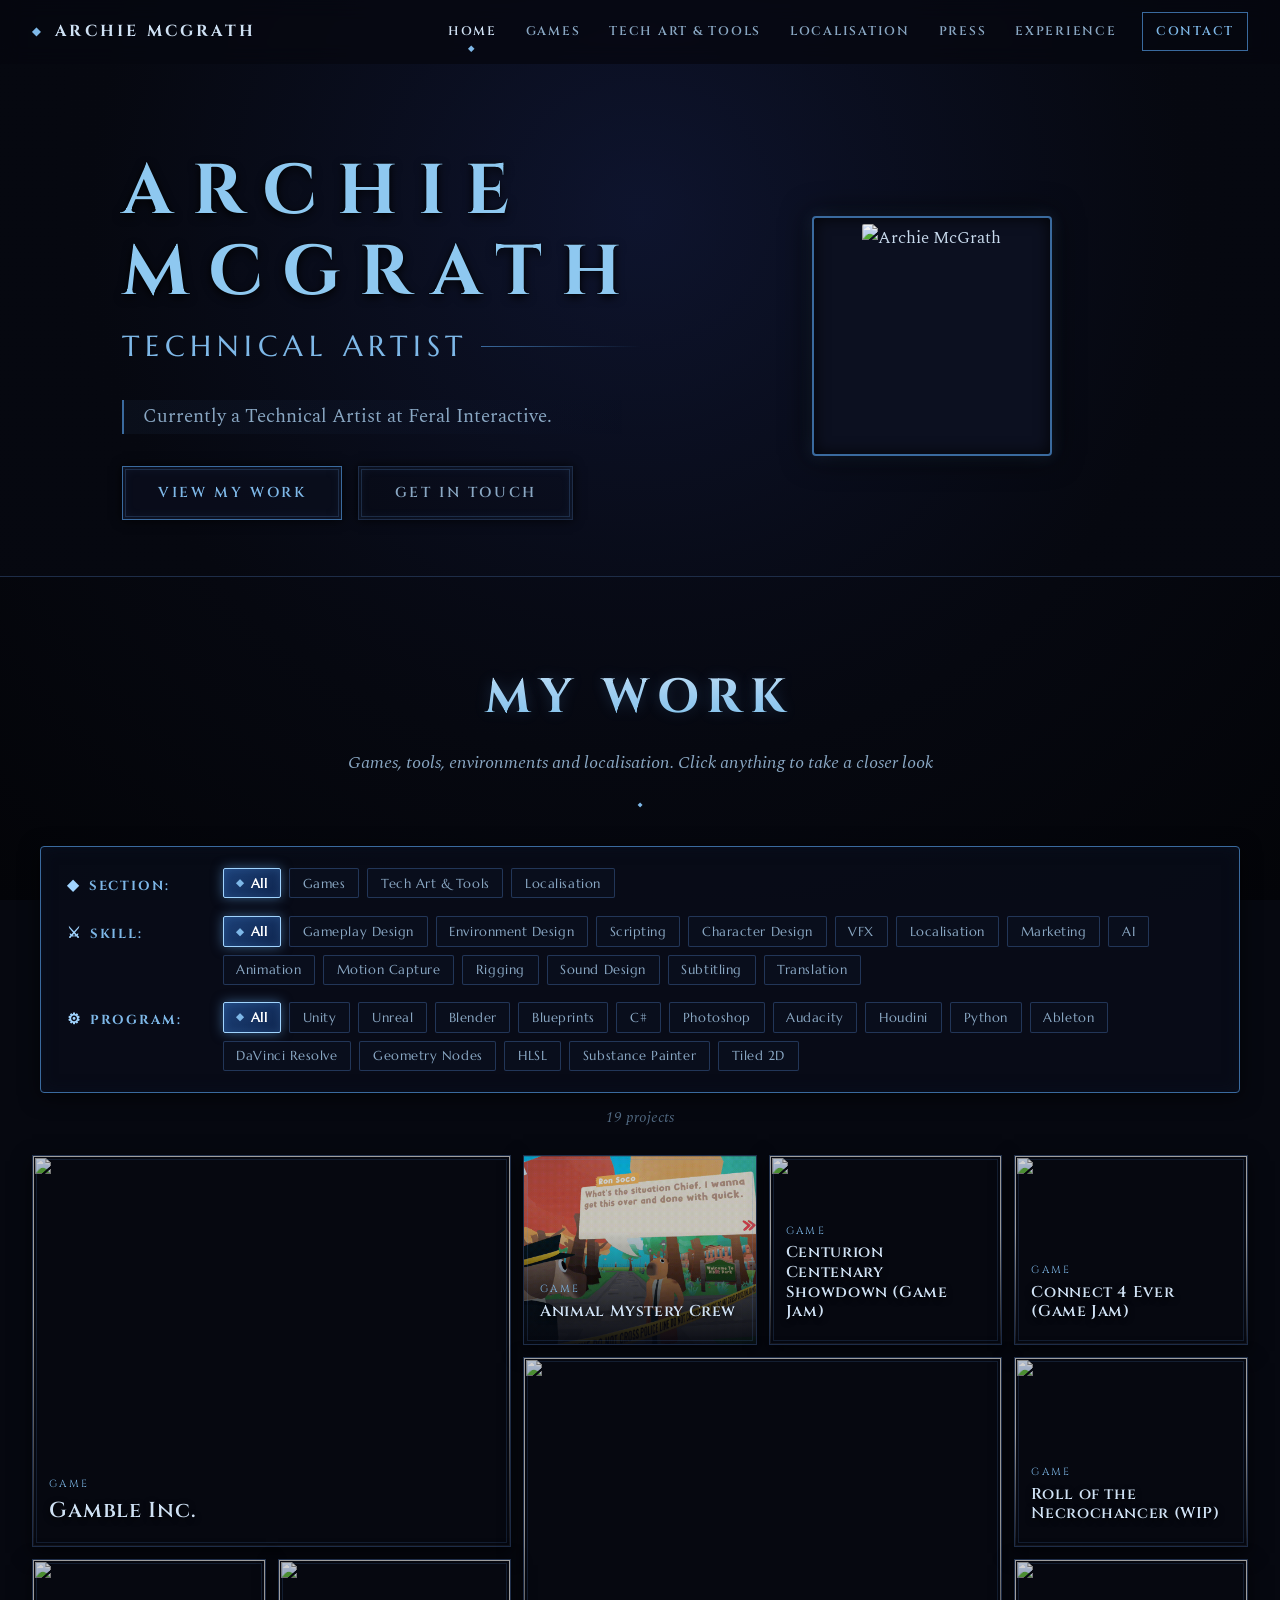
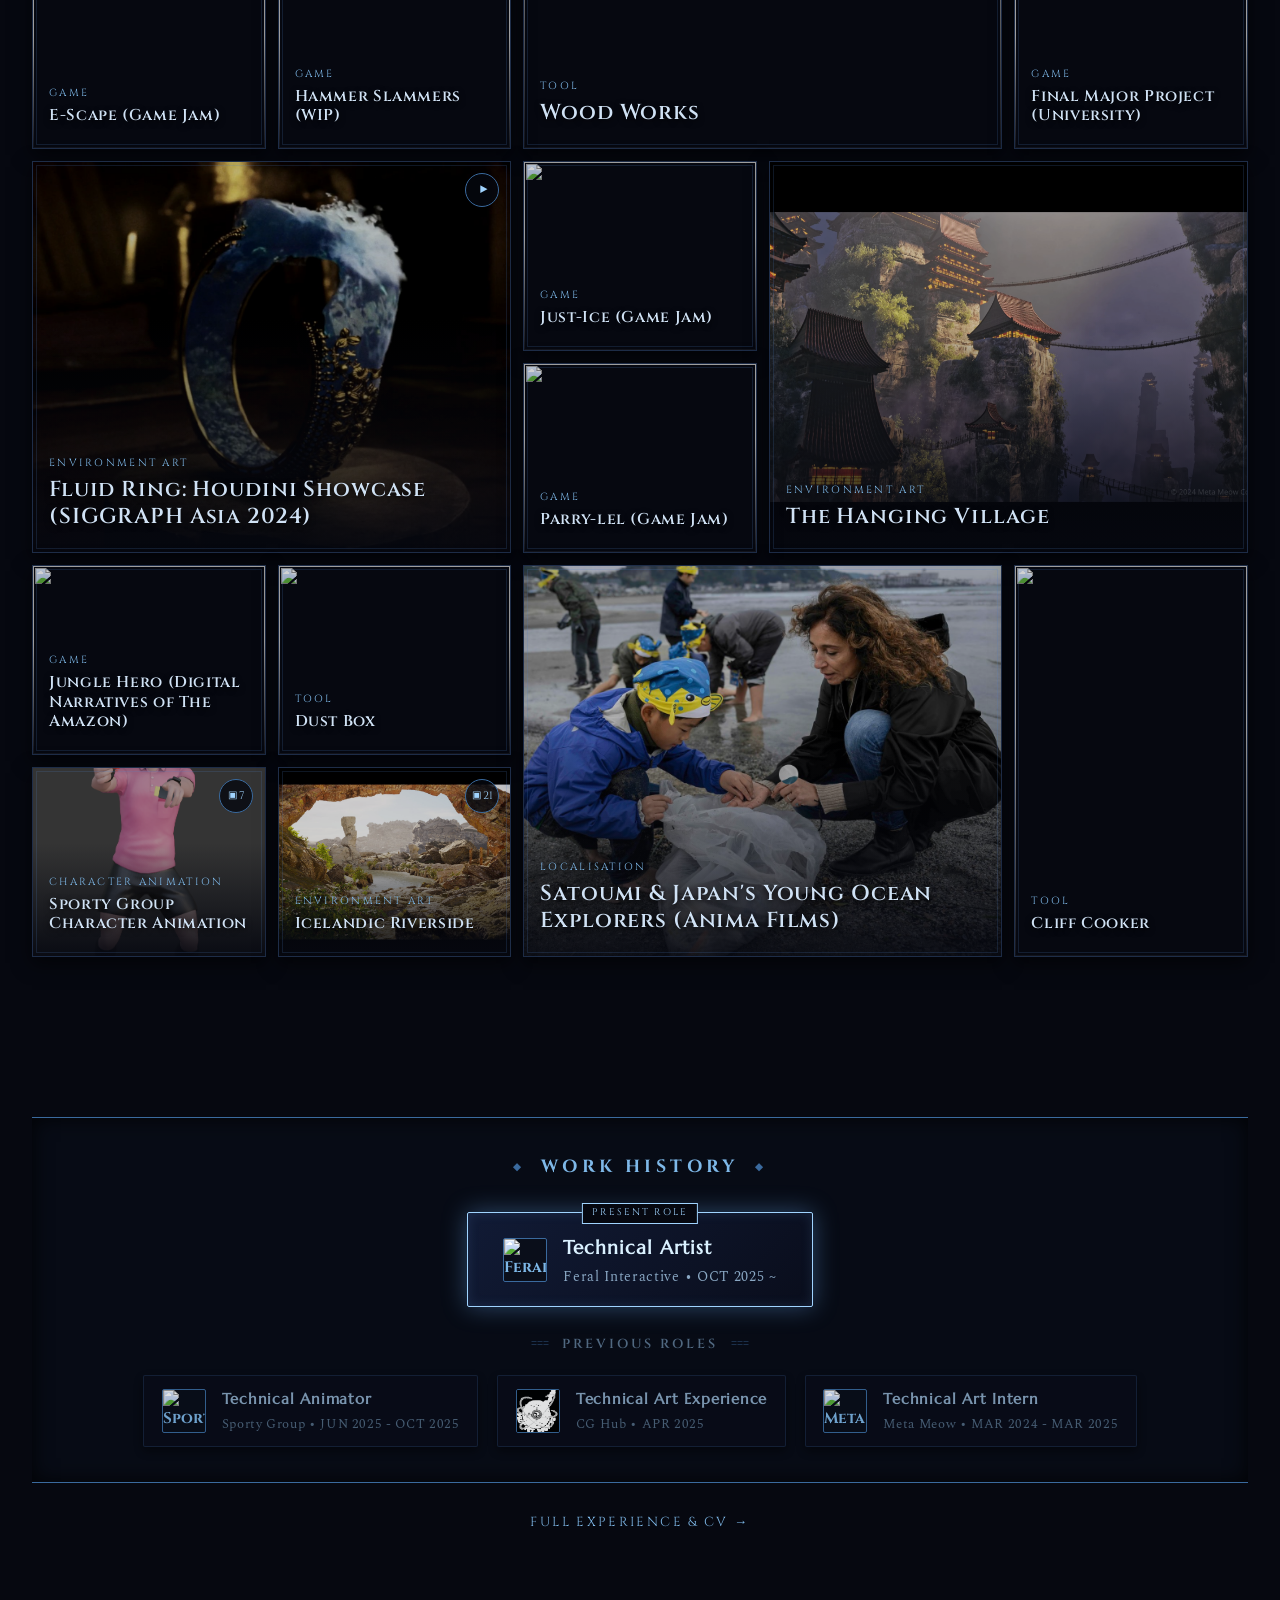
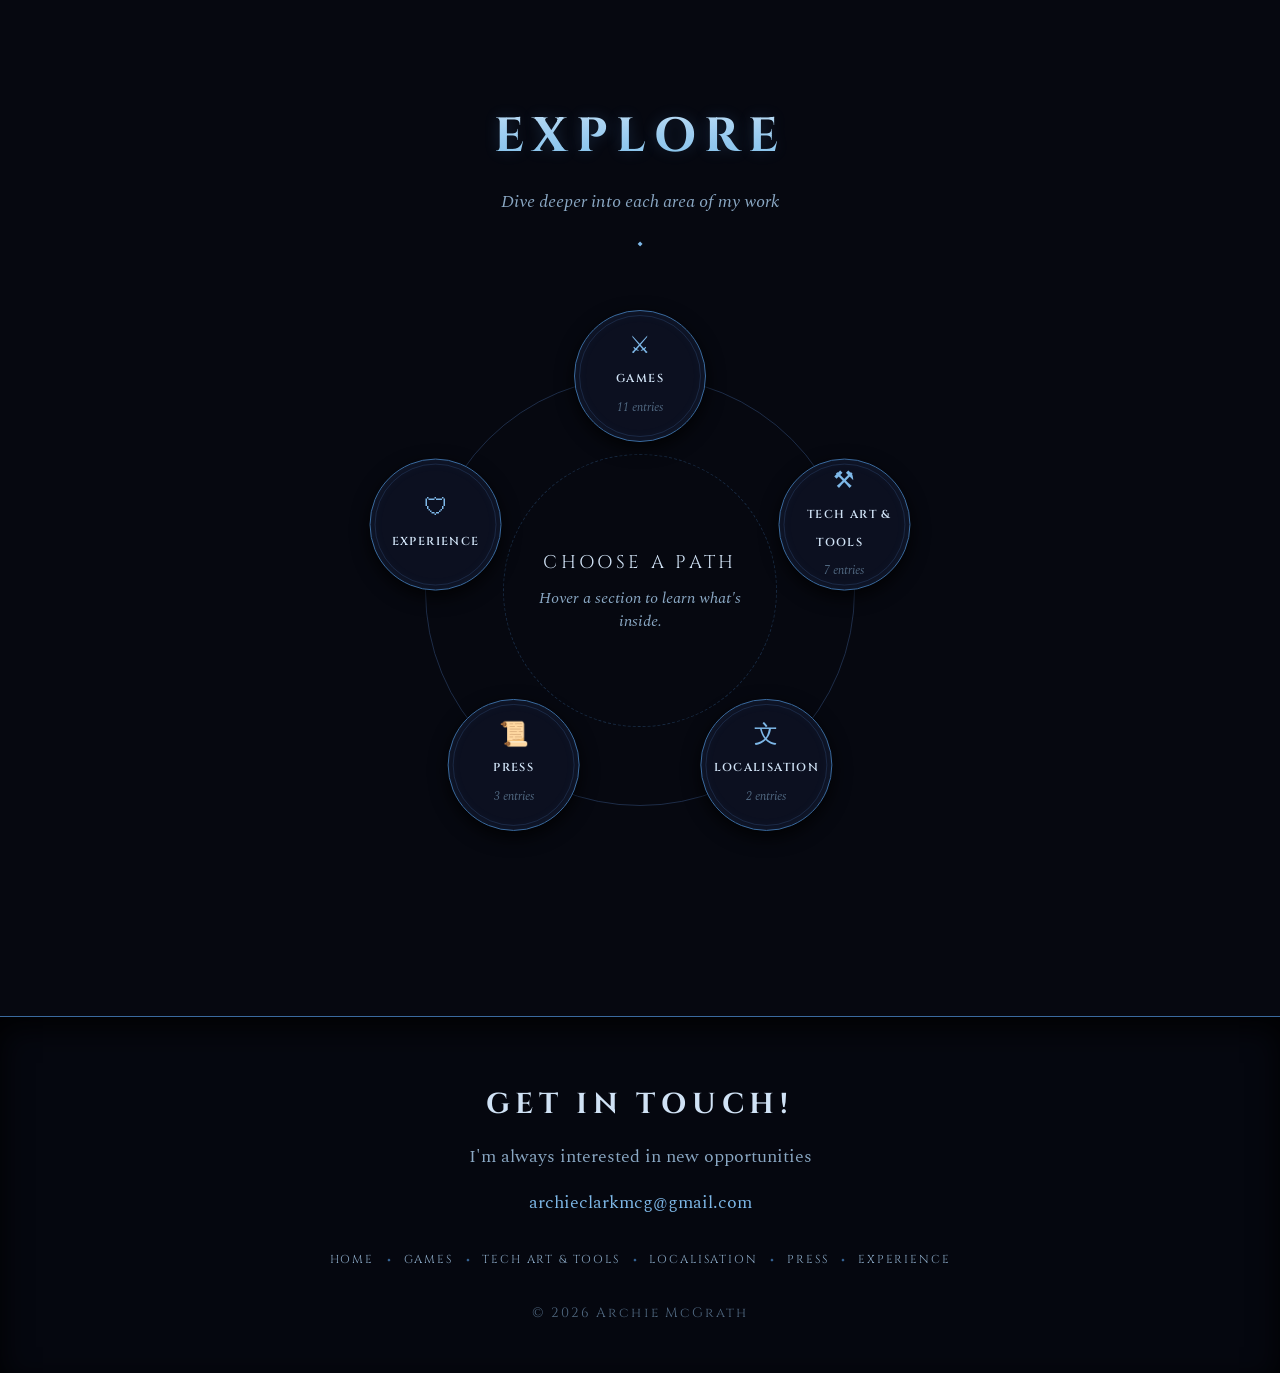
==== commit 97fbd70d: "Major content update" ====
--- a/index.html
+++ b/index.html
@@ -4,938 +4,257 @@
 <head>
     <meta charset="UTF-8">
     <meta name="viewport" content="width=device-width, initial-scale=1.0">
-    <title>Archie McGrath</title>
+    <title>Archie McGrath · Technical Artist</title>
+    <meta name="description" content="Portfolio of Archie McGrath, Technical Artist at Feral Interactive: games, tools, environment art and localisation.">
     <link rel="shortcut icon" type="image/x-icon" href="assets/images/krillin.ico" />
     <link rel="preconnect" href="https://fonts.googleapis.com">
     <link rel="preconnect" href="https://fonts.gstatic.com" crossorigin>
-    <link href="https://fonts.googleapis.com/css2?family=Cinzel:wght@400;600;700;900&family=Cinzel+Decorative:wght@400;700&family=Marcellus&family=Spectral:ital,wght@0,300;0,400;0,600;1,400&display=swap" rel="stylesheet">
-    <link rel="stylesheet" href="assets/styles.css?v=2.2">
+    <link href="https://fonts.googleapis.com/css2?family=Cinzel:wght@400;600;700;900&family=Marcellus&family=Spectral:ital,wght@0,300;0,400;0,600;1,400&display=swap" rel="stylesheet">
+    <link rel="stylesheet" href="assets/styles.css?v=3.0">
+    <link rel="stylesheet" href="assets/site.css?v=3.0">
 </head>
 
 <body>
-    <div class="desktop-toggle">
-        <button onclick="toggleDesktopView()">View Desktop Version</button>
-    </div>
-    <!-- Floating Sidebar Navigation -->
-    <nav class="floating-nav">
-        <div class="nav-dot" data-label="Home" onclick="scrollToSection('hero')"></div>
-        <div class="nav-dot" data-label="Projects" onclick="scrollToSection('projects')"></div>
-        <div class="nav-dot" data-label="Environment Art" onclick="scrollToSection('environment-art')"></div>
-        <div class="nav-dot" data-label="Tools" onclick="scrollToSection('tools')"></div>
-        <div class="nav-dot" data-label="Articles" onclick="scrollToSection('articles')"></div>
-        <div class="nav-dot" data-label="Experience" onclick="scrollToSection('cv')"></div>
-        <div class="nav-dot" data-label="Contact" onclick="scrollToSection('contact')"></div>
-    </nav>
-
-    <!-- Hero Section -->
-    <section class="hero" id="hero">
+    <header id="site-nav"></header>
+
+    <!-- Hero -->
+    <section class="hero hero-compact" id="hero">
         <div class="hero-wrapper">
             <div class="hero-content">
                 <div class="hero-text">
                     <h1 class="ds-title">Archie McGrath</h1>
-                    <h2>Game Developer</h2>
+                    <h2>Technical Artist</h2>
                     <div class="hero-description">
                         Currently a Technical Artist at Feral Interactive.
                     </div>
-                    <a href="#contact" class="cta-button">Get In Touch</a>
+                    <div class="hero-actions">
+                        <a href="#work" class="cta-button">View My Work</a>
+                        <a href="#contact" class="cta-button ghost">Get In Touch</a>
+                    </div>
                 </div>
                 <div class="hero-visual">
                     <div class="hero-avatar"><img src="assets/images/myface.jpg" alt="Archie McGrath"
-                            style="width:100%;height:100%;object-fit:cover;border-radius:20px;"></div>
-                </div>
-            </div>
-
-            <!-- Current Journey Experience Strip (integrated in Hero) -->
-            <div class="experience-strip" id="journey">
-                <div class="experience-content">
-                    <h3 class="experience-title">Current Journey</h3>
-                    
-                    <!-- Current Job Featured Top -->
-                    <div class="current-job-featured">
-                        <div class="timeline-item timeline-item-active current-featured-item">
-                            <span class="active-badge">PRESENT ROLE</span>
-                            <div class="company-logo"><img src="assets/images/ferallogo.jpg" alt="Feral Interactive"
-                                    style="width:100%;height:100%;object-fit:cover;border-radius:20px;"></div>
-                            <div class="timeline-info">
-                                <h4>Technical Artist</h4>
-                                <p>Feral Interactive • OCT 2025 ~</p>
-                            </div>
-                        </div>
-                    </div>
-
-                    <!-- Previous Roles Heading -->
-                    <div class="previous-roles-header">
-                        <span class="prev-decor">===</span>
-                        <span class="prev-title">Previous Roles</span>
-                        <span class="prev-decor">===</span>
-                    </div>
-
-                    <!-- Previous Roles List -->
-                    <div class="previous-roles-timeline">
-                        <div class="timeline-item timeline-item-previous">
-                            <div class="company-logo"><img src="assets/images/sportylogo.jpeg" alt="SportyUK"
-                                    style="width:100%;height:100%;object-fit:cover;border-radius:20px;"></div>
-                            <div class="timeline-info">
-                                <h4>Technical Animator</h4>
-                                <p>Sporty Group • JUN 2025 - OCT 2025</p>
-                            </div>
-                        </div>
-
-                        <div class="timeline-item timeline-item-previous">
-                            <div class="company-logo"><img src="assets/images/CGHUBLogo_cropped.png" alt="CG Hub"
-                                    style="width:100%;height:100%;object-fit:cover;border-radius:20px;"></div>
-                            <div class="timeline-info">
-                                <h4>Technical Art Experience</h4>
-                                <p>CG Hub • APR 2025</p>
-                            </div>
-                        </div>
-
-                        <div class="timeline-item timeline-item-previous">
-                            <div class="company-logo"><img src="assets/images/metameowlogo.jpeg" alt="Meta Meow"
-                                    style="width:100%;height:100%;object-fit:cover;border-radius:20px;"></div>
-                            <div class="timeline-info">
-                                <h4>Technical Art Intern</h4>
-                                <p>Meta Meow • MAR 2024 - MAR 2025</p>
-                            </div>
-                        </div>
-                    </div>
+                            style="width:100%;height:100%;object-fit:cover;border-radius:2px;"></div>
                 </div>
             </div>
         </div>
     </section>
 
-    <!-- Standalone CRPG Section Navigation Menu Bar -->
-    <nav class="crpg-section-menu">
-        <div class="crpg-menu-header">
-            <span class="header-decor">===</span>
-            <span class="header-title">◆ NAVIGATION MENU ◆</span>
-            <span class="header-decor">===</span>
+    <!-- All work mosaic -->
+    <section class="section home-work" id="work">
+        <h2 class="section-title">My Work</h2>
+        <p class="section-subtitle">Games, tools, environments and localisation. Click anything to take a closer look</p>
+
+        <div class="filter-panel">
+            <div class="project-filter-hub" id="homeFilters"></div>
         </div>
-        <div class="crpg-menu-container">
-            <a href="#projects" onclick="scrollToSection('projects'); return false;" class="crpg-menu-item">
-                <span class="crpg-menu-symbol">⚔</span>
-                <div class="crpg-menu-text">
-                    <span class="crpg-menu-title">Game Projects</span>
-                </div>
-            </a>
-            <span class="crpg-menu-divider">◆</span>
-            <a href="#environment-art" onclick="scrollToSection('environment-art'); return false;" class="crpg-menu-item">
-                <span class="crpg-menu-symbol">🏔</span>
-                <div class="crpg-menu-text">
-                    <span class="crpg-menu-title">Environment Art</span>
-                </div>
-            </a>
-            <span class="crpg-menu-divider">◆</span>
-            <a href="#tools" onclick="scrollToSection('tools'); return false;" class="crpg-menu-item">
-                <span class="crpg-menu-symbol">⚒</span>
-                <div class="crpg-menu-text">
-                    <span class="crpg-menu-title">Development Tools</span>
-                </div>
-            </a>
-            <span class="crpg-menu-divider">◆</span>
-            <a href="#articles" onclick="scrollToSection('articles'); return false;" class="crpg-menu-item">
-                <span class="crpg-menu-symbol">📜</span>
-                <div class="crpg-menu-text">
-                    <span class="crpg-menu-title">Articles</span>
-                </div>
-            </a>
-            <span class="crpg-menu-divider">◆</span>
-            <a href="#cv" onclick="scrollToSection('cv'); return false;" class="crpg-menu-item">
-                <span class="crpg-menu-symbol">🛡</span>
-                <div class="crpg-menu-text">
-                    <span class="crpg-menu-title">Experience</span>
-                </div>
-            </a>
-            <span class="crpg-menu-divider">◆</span>
-            <a href="#contact" onclick="scrollToSection('contact'); return false;" class="crpg-menu-item">
-                <span class="crpg-menu-symbol">🔮</span>
-                <div class="crpg-menu-text">
-                    <span class="crpg-menu-title">Contact</span>
-                </div>
-            </a>
-        </div>
-    </nav>
-
-    <!-- Projects Section -->
-    <section class="section" id="projects">
-        <h2 class="section-title">Game Projects</h2>
-        <p class="section-subtitle">Click on projects to explore the details</p>
-
-        <!-- Discipline & Program Filter Hub -->
-        <div class="project-filter-hub">
-            <div class="filter-group">
-                <span class="filter-label"><span class="filter-icon">⚔</span> Discipline:</span>
-                <div class="filter-tags" id="disciplineFilterTags">
-                    <button class="filter-tag active" data-type="discipline" data-value="All" onclick="setProjectFilter('discipline', 'All')">All</button>
-                    <button class="filter-tag" data-type="discipline" data-value="Gameplay Design" onclick="setProjectFilter('discipline', 'Gameplay Design')">Gameplay Design</button>
-                    <button class="filter-tag" data-type="discipline" data-value="AI" onclick="setProjectFilter('discipline', 'AI')">AI</button>
-                    <button class="filter-tag" data-type="discipline" data-value="Environment Design" onclick="setProjectFilter('discipline', 'Environment Design')">Environment Design</button>
-                    <button class="filter-tag" data-type="discipline" data-value="Scripting" onclick="setProjectFilter('discipline', 'Scripting')">Scripting</button>
-                    <button class="filter-tag" data-type="discipline" data-value="VFX" onclick="setProjectFilter('discipline', 'VFX')">VFX</button>
-                    <button class="filter-tag" data-type="discipline" data-value="Localisation" onclick="setProjectFilter('discipline', 'Localisation')">Localisation</button>
-                    <button class="filter-tag" data-type="discipline" data-value="Marketing" onclick="setProjectFilter('discipline', 'Marketing')">Marketing</button>
-                    <button class="filter-tag" data-type="discipline" data-value="Character Design" onclick="setProjectFilter('discipline', 'Character Design')">Character Design</button>
-                </div>
-            </div>
-            <div class="filter-group">
-                <span class="filter-label"><span class="filter-icon">⚙</span> Programs:</span>
-                <div class="filter-tags" id="programFilterTags">
-                    <button class="filter-tag active" data-type="program" data-value="All" onclick="setProjectFilter('program', 'All')">All</button>
-                    <button class="filter-tag" data-type="program" data-value="Unity" onclick="setProjectFilter('program', 'Unity')">Unity</button>
-                    <button class="filter-tag" data-type="program" data-value="Unreal" onclick="setProjectFilter('program', 'Unreal')">Unreal</button>
-                    <button class="filter-tag" data-type="program" data-value="Blueprints" onclick="setProjectFilter('program', 'Blueprints')">Blueprints</button>
-                    <button class="filter-tag" data-type="program" data-value="Blender" onclick="setProjectFilter('program', 'Blender')">Blender</button>
-                    <button class="filter-tag" data-type="program" data-value="Houdini" onclick="setProjectFilter('program', 'Houdini')">Houdini</button>
-                    <button class="filter-tag" data-type="program" data-value="C#" onclick="setProjectFilter('program', 'C#')">C#</button>
-                    <button class="filter-tag" data-type="program" data-value="Photoshop" onclick="setProjectFilter('program', 'Photoshop')">Photoshop</button>
-                    <button class="filter-tag" data-type="program" data-value="Substance Painter" onclick="setProjectFilter('program', 'Substance Painter')">Substance Painter</button>
-                    <button class="filter-tag" data-type="program" data-value="Substance Designer" onclick="setProjectFilter('program', 'Substance Designer')">Substance Designer</button>
+        <p class="filter-count" id="homeCount"></p>
+
+        <div class="mosaic" id="homeMosaic"></div>
+    </section>
+
+    <!-- Work history -->
+    <section class="section home-history" id="history">
+        <div class="experience-strip">
+            <div class="experience-content">
+                <h3 class="experience-title">Work History</h3>
+
+                <div class="current-job-featured">
+                    <div class="timeline-item timeline-item-active current-featured-item">
+                        <span class="active-badge">PRESENT ROLE</span>
+                        <div class="company-logo"><img src="assets/images/ferallogo.jpg" alt="Feral Interactive"
+                                style="width:100%;height:100%;object-fit:cover;"></div>
+                        <div class="timeline-info">
+                            <h4>Technical Artist</h4>
+                            <p>Feral Interactive • OCT 2025 ~</p>
+                        </div>
+                    </div>
+                </div>
+
+                <div class="previous-roles-header">
+                    <span class="prev-decor">===</span>
+                    <span class="prev-title">Previous Roles</span>
+                    <span class="prev-decor">===</span>
+                </div>
+
+                <div class="previous-roles-timeline">
+                    <div class="timeline-item timeline-item-previous">
+                        <div class="company-logo"><img src="assets/images/sportylogo.jpeg" alt="Sporty Group"
+                                style="width:100%;height:100%;object-fit:cover;"></div>
+                        <div class="timeline-info">
+                            <h4>Technical Animator</h4>
+                            <p>Sporty Group • JUN 2025 - OCT 2025</p>
+                        </div>
+                    </div>
+                    <div class="timeline-item timeline-item-previous">
+                        <div class="company-logo"><img src="assets/images/CGHUBLogo_cropped.png" alt="CG Hub"
+                                style="width:100%;height:100%;object-fit:cover;"></div>
+                        <div class="timeline-info">
+                            <h4>Technical Art Experience</h4>
+                            <p>CG Hub • APR 2025</p>
+                        </div>
+                    </div>
+                    <div class="timeline-item timeline-item-previous">
+                        <div class="company-logo"><img src="assets/images/metameowlogo.jpeg" alt="Meta Meow"
+                                style="width:100%;height:100%;object-fit:cover;"></div>
+                        <div class="timeline-info">
+                            <h4>Technical Art Intern</h4>
+                            <p>Meta Meow • MAR 2024 - MAR 2025</p>
+                        </div>
+                    </div>
                 </div>
             </div>
         </div>
-
-        <div class="projects-carousel-wrapper">
-            <button class="mosaic-arrow mosaic-arrow-left" id="mosaicPrev" aria-label="Previous Projects">&#10094;</button>
-            <div class="projects-container" id="projectsContainer">
-                <div class="mosaic-grid" id="mosaicGrid"></div>
+        <p class="center-link"><a class="text-link" href="experience.html">Full experience &amp; CV →</a></p>
+    </section>
+
+    <!-- Radial section menu -->
+    <section class="section" id="explore">
+        <h2 class="section-title">Explore</h2>
+        <p class="section-subtitle">Dive deeper into each area of my work</p>
+        <nav class="radial" id="radialMenu" aria-label="Sections">
+            <div class="radial-ring"></div>
+            <div class="radial-hub" aria-hidden="true">
+                <p class="radial-hub-title">Choose a Path</p>
+                <p class="radial-hub-desc">Hover a section to learn what's inside.</p>
             </div>
-            <button class="mosaic-arrow mosaic-arrow-right" id="mosaicNext" aria-label="Next Projects">&#10095;</button>
-        </div>
-    </section>
-
-    <!-- Environment Art Section -->
-    <section class="section" id="environment-art">
-        <h2 class="section-title">Environment Art</h2>
-        <p class="section-subtitle">Real-time environments, shaders, and cinematic world showcases</p>
-
-        <div class="env-grid" id="envGrid"></div>
-    </section>
-
-    <!-- Development Tools Section -->
-    <section class="section" id="tools">
-        <h2 class="section-title">Development Tools</h2>
-        <p class="section-subtitle">Custom tools and utilities I've created for game development</p>
-
-        <div class="tools-grid" id="toolsGrid"></div>
-    </section>
-
-    <!-- Articles Section -->
-    <section class="section" id="articles">
-        <h2 class="section-title">Articles</h2>
-        <p class="section-subtitle">Articles and Exhibitions of my work and projects I was involved in</p>
-        <div class="articles-grid" id="articlesGrid"></div>
-    </section>
-
-    <!-- CV Section -->
-    <section class="section" id="cv">
-        <h2 class="section-title">Complete Experience</h2>
-        <p class="section-subtitle">Full professional history and qualifications</p>
-        <a href="assets\pdfs\Archie_CV_ENG.pdf" class="cta-button" download
-            style="display:block;max-width:250px;margin:0 auto 2rem auto;text-align:center;">Download My CV (PDF)</a>
-        <div class="cv-grid">
-            <!-- Work Experience Column -->
-            <div class="cv-column">
-                <h3 class="cv-section-title">Work Experience</h3>
-
-                <div class="cv-item" onclick="toggleCVExpand(this)">
-                    <div class="cv-header">
-                        <h4 class="cv-role">Technical Artist</h4>
-                        <span class="cv-period">OCT 2025 ~</span>
-                    </div>
-                    <p class="cv-company">
-                        <img src="assets/images/ferallogo.jpg" alt="Feral Interactive"
-                            style="height:2em;vertical-align:middle;margin-right:0.5em;">
-                        Feral Interactive (London)
-                    </p>
-                    <p class="expand-hint-cv">Click to see details</p>
-                    <ul class="cv-details">
-                        <li>Sole in-house technical artist, working with design and engineering teams on AAA projects
-                        </li>
-                        <li>Asset development and implementation in-engine using Maya, 3DS Max, Blender (models,
-                            animations, rigs, textures and materials)</li>
-                        <li>Scripting pipeline tools across DCCs using Python, MEL</li>
-                        <li>Implementation, testing and optimisation of art and game mechanics in proprietary game
-                            engines across various platforms (VR and Mobile)</li>
-                    </ul>
-                </div>
-
-                <div class="cv-item" onclick="toggleCVExpand(this)">
-                    <div class="cv-header">
-                        <h4 class="cv-role">Technical Animator</h4>
-                        <span class="cv-period">JUN 2025 - OCT 2025</span>
-                    </div>
-                    <p class="cv-company">
-                        <img src="assets/images/sportylogo.jpeg" alt="SportyUK"
-                            style="height:2em;vertical-align:middle;margin-right:0.5em;">
-                        Sporty Group (Remote - Bournemouth)
-                    </p>
-                    <p class="expand-hint-cv">Click to see details</p>
-                    <ul class="cv-details">
-                        <li>Rigging, weight painting and animation of characters using Blender</li>
-                        <li>Implementation and playtesting in Unity Engine for Mobile</li>
-                    </ul>
-                </div>
-
-                <div class="cv-item" onclick="toggleCVExpand(this)">
-                    <div class="cv-header">
-                        <h4 class="cv-role">Technical Art Work Experience</h4>
-                        <span class="cv-period">APR 2025</span>
-                    </div>
-                    <p class="cv-company">
-                        <img src="assets/images/CGHUBLogo_cropped.png" alt="CG Hub"
-                            style="height:2em;vertical-align:middle;margin-right:0.5em;">
-                        CG Hub (Tokyo)
-                    </p>
-                    <p class="expand-hint-cv">Click to see details</p>
-                    <ul class="cv-details">
-                        <li>Car ADAS creation and shader development in Kanzi Engine</li>
-                    </ul>
-                </div>
-
-                <div class="cv-item" onclick="toggleCVExpand(this)">
-                    <div class="cv-header">
-                        <h4 class="cv-role">Technical Art Internship</h4>
-                        <span class="cv-period">MAR 2024 - MAR 2025</span>
-                    </div>
-                    <p class="cv-company">
-                        <img src="assets/images/metameowlogo.jpeg" alt="Meta Meow"
-                            style="height:2em;vertical-align:middle;margin-right:0.5em;">
-                        Meta Meow (Tokyo)
-                    </p>
-                    <p class="expand-hint-cv">Click to see details</p>
-                    <ul class="cv-details">
-                        <li>AAA games outsourcing projects for Square Enix, ORCA, Game Freak</li>
-                        <li>Shipped 3 DCC tools taking them from conception to market with documentation, user support
-                            and updates in Blender and Unreal.</li>
-                        <li>Shader, material and VFX creation using Substance Painter, Designer, Python scripting,
-                            Blender procedural node workflows and basic Houdini</li>
-                    </ul>
-                </div>
-
-                <div class="cv-item" onclick="toggleCVExpand(this)">
-                    <div class="cv-header">
-                        <h4 class="cv-role">Game Designer - Digital Narratives of The Amazon</h4>
-                        <span class="cv-period">JUNE 2023</span>
-                    </div>
-                    <p class="cv-company">Universidad de Las Americas (Quito)</p>
-                    <p class="expand-hint-cv">Click to see details</p>
-                    <ul class="cv-details">
-                        <li>Gameplay, sound design and localisation developing a mobile game</li>
-                        <li>C# Scripting in Unity Engine for Mobile</li>
-                    </ul>
-                </div>
-
-                <div class="cv-item" onclick="toggleCVExpand(this)">
-                    <div class="cv-header">
-                        <h4 class="cv-role">Websites, Social Media, Content Creation</h4>
-                        <span class="cv-period">NOV 2023~</span>
-                    </div>
-                    <p class="cv-company">Freelance (Remote - UK)</p>
-                    <p class="expand-hint-cv">Click to see details</p>
-                    <ul class="cv-details">
-                        <li>7,000+ monthly visitor website SEO, content renovations, copywriting</li>
-                        <li>Assisting Instagram account with 200,000+ followers</li>
-                        <li>Promoting an Amazon, Sunday Times and Water Stones Best Seller</li>
-                    </ul>
-                </div>
-
-                <div class="cv-item" onclick="toggleCVExpand(this)">
-                    <div class="cv-header">
-                        <h4 class="cv-role">Indie Game Designer and Developer</h4>
-                        <span class="cv-period">SEPT 2023 ~</span>
-                    </div>
-                    <p class="cv-company">
-                        <img src="assets/images/dulogo.png" alt="Digital Umami"
-                            style="height:2em;vertical-align:middle;margin-right:0.5em;">
-                        Digital Umami (Remote - UK)
-                    </p>
-                </div>
-            </div>
-
-            <!-- Education & Skills Column -->
-            <div class="cv-column">
-                <h3 class="cv-section-title">Education</h3>
-
-                <div class="cv-item">
-                    <div class="cv-header">
-                        <h4 class="cv-role">Bsc Game Design</h4>
-                        <span class="cv-period">2020 - 2023</span>
-                    </div>
-                    <p class="cv-company">Bournemouth University</p>
-                    <ul class="cv-details" style="max-height: none; padding-left: 1.2rem;">
-                        <li>First Class Honours</li>
-                        <li>TIGA Graduate of the Year</li>
-                    </ul>
-                </div>
-
-                <h3 class="cv-section-title">Languages</h3>
-                <div class="languages-grid">
-                    <div class="language-item">
-                        <span class="language-name">🇬🇧 English</span>
-                        <span class="language-level native">Native</span>
-                    </div>
-                    <div class="language-item">
-                        <span class="language-name">🇪🇸 Spanish</span>
-                        <span class="language-level fluent">Fluent</span>
-                    </div>
-                    <div class="language-item">
-                        <span class="language-name">🇯🇵 Japanese</span>
-                        <span class="language-level fluent">Business Fluency</span>
-                    </div>
-                    <div class="language-item">
-                        <span class="language-name">🇮🇹 Italian</span>
-                        <span class="language-level beginner">Beginner</span>
-                    </div>
-                    <div class="language-item">
-                        <span class="language-name">🇵🇹 Portuguese</span>
-                        <span class="language-level beginner">Beginner</span>
-                    </div>
-                    <div class="language-item">
-                        <span class="language-name">🇨🇳 Mandarin</span>
-                        <span class="language-level beginner">Beginner</span>
-                    </div>
-                </div>
-            </div>
-        </div>
-    </section>
-
-    <!-- Contact Section -->
-    <footer id="contact">
-        <div class="footer-content">
-            <div class="contact-info">
-                <h3>Get in touch!</h3>
-                <p>I'm always interested in new opportunities</p>
-                <p style="margin-top: 1rem; color: var(--accent-color);">archieclarkmcg@gmail.com</p>
-            </div>
-            <p class="footer-text">
-                © 2025 Archie McGrath
-            </p>
-        </div>
-    </footer>
-
+        </nav>
+    </section>
+
+    <footer id="contact"></footer>
+
+    <script src="assets/site.js?v=3.0"></script>
     <script>
-        // ── Filter State for Projects ─────────────────────────────
-        let projects = [];
-        let selectedDiscipline = 'All';
-        let selectedProgram = 'All';
-        let expandedProjectTitle = null;
-
-        const mosaicGrid = document.getElementById('mosaicGrid');
-
-        function setProjectFilter(type, value) {
-            if (type === 'discipline') {
-                selectedDiscipline = (selectedDiscipline === value && value !== 'All') ? 'All' : value;
-            } else if (type === 'program') {
-                selectedProgram = (selectedProgram === value && value !== 'All') ? 'All' : value;
-            }
-            expandedProjectTitle = null;
-            updateFilterButtonsUI();
-            renderMosaic();
-            const container = document.getElementById('projectsContainer');
-            if (container) container.scrollLeft = 0;
-        }
-
-        function resetProjectFilters() {
-            selectedDiscipline = 'All';
-            selectedProgram = 'All';
-            expandedProjectTitle = null;
-            updateFilterButtonsUI();
-            renderMosaic();
-            const container = document.getElementById('projectsContainer');
-            if (container) container.scrollLeft = 0;
-        }
-
-        function updateFilterButtonsUI() {
-            document.querySelectorAll('#disciplineFilterTags .filter-tag').forEach(btn => {
-                btn.classList.toggle('active', btn.getAttribute('data-value') === selectedDiscipline);
+        (async () => {
+            renderChrome('home');
+            const data = await loadCMS();
+
+            // ── Mosaic: all work except press, deduplicated ──
+            // Spread featured (large) tiles evenly through the mosaic
+            const all = data.filter(i => i.category !== 'article' && mediaSrc(i));
+            const feat = all.filter(i => i.featured), rest = all.filter(i => !i.featured);
+            const work = [...rest];
+            feat.forEach((f, k) => work.splice(Math.round(k * (all.length / feat.length)) , 0, f));
+            const sections = [
+                { id: 'games', label: 'Games', match: i => i.category === 'game' },
+                { id: 'tech-art', label: 'Tech Art & Tools', match: i => catInfo(i).page === 'tech-art' },
+                { id: 'localisation', label: 'Localisation', match: i => i.category === 'localisation' || (i.disciplines || []).includes('Localisation') }
+            ];
+
+            const renderTile = (item) => {
+                const tile = document.createElement('button');
+                tile.type = 'button';
+                tile.className = 'tile' + (item.featured ? ' tile-lg' : '');
+                const tags = [...(item.disciplines || []), ...(item.programs || [])].slice(0, 4);
+                tile.innerHTML = `
+                    <img src="${esc(mediaSrc(item))}" alt="" loading="lazy">
+                    ${item.video ? '<span class="play-badge" aria-hidden="true">▶</span>' : ''}
+                    ${item.gallery ? `<span class="play-badge gallery-badge" aria-hidden="true">${item.gallery.length}</span>` : ''}
+                    <span class="tile-label">
+                        <span class="tile-kicker">${esc(catInfo(item).label)}</span>
+                        <span class="tile-title">${esc(item.title)}</span>
+                        ${tags.length ? `<span class="tile-tags">${tags.map(t => `<span>${esc(t)}</span>`).join('')}</span>` : ''}
+                    </span>`;
+                tile.setAttribute('aria-label', `${item.title} (${catInfo(item).label})`);
+                return tile;
+            };
+
+            const modalOpts = { onTag: (t, v) => grid.applyTag(t, v), showPageLink: true };
+            const grid = new FilterGrid({
+                items: work,
+                grid: document.getElementById('homeMosaic'),
+                filters: document.getElementById('homeFilters'),
+                count: document.getElementById('homeCount'),
+                categories: sections,
+                renderItem: renderTile,
+                onOpen: item => openItem(item, modalOpts)
             });
-            document.querySelectorAll('#programFilterTags .filter-tag').forEach(btn => {
-                btn.classList.toggle('active', btn.getAttribute('data-value') === selectedProgram);
+            openFromHash(data, modalOpts);
+
+            // Pack tiles explicitly so the mosaic never has holes:
+            // first-fit placement, then stretch a neighbouring small tile into any gap.
+            const mosaic = document.getElementById('homeMosaic');
+            const pack = () => {
+                const tiles = [...mosaic.querySelectorAll('.tile')];
+                tiles.forEach(t => { t.style.gridColumn = ''; t.style.gridRow = ''; });
+                const cols = getComputedStyle(mosaic).gridTemplateColumns.split(' ').length;
+                if (cols < 2 || !tiles.length) return;
+                const grid = []; // grid[row][col] = tile index
+                const free = (r, c) => c < cols && !(grid[r] && grid[r][c] !== undefined);
+                const mark = (r, c, i) => { (grid[r] = grid[r] || [])[c] = i; };
+                const pos = tiles.map((t, i) => {
+                    const big = t.classList.contains('tile-lg');
+                    const w = big ? Math.min(2, cols) : 1, hgt = big ? 2 : 1;
+                    for (let r = 0; ; r++) for (let c = 0; c + w <= cols; c++) {
+                        let ok = true;
+                        for (let dr = 0; dr < hgt && ok; dr++) for (let dc = 0; dc < w; dc++) if (!free(r + dr, c + dc)) { ok = false; break; }
+                        if (ok) {
+                            for (let dr = 0; dr < hgt; dr++) for (let dc = 0; dc < w; dc++) mark(r + dr, c + dc, i);
+                            return { r, c, w, h: hgt };
+                        }
+                    }
+                });
+                const rows = grid.length;
+                for (let r = 0; r < rows; r++) for (let c = 0; c < cols; c++) {
+                    if (!free(r, c)) continue;
+                    const cand = [[r, c - 1, 'right'], [r, c + 1, 'left'], [r - 1, c, 'down'], [r + 1, c, 'up']];
+                    for (const [rr, cc, dir] of cand) {
+                        if (rr < 0 || cc < 0 || cc >= cols || free(rr, cc)) continue;
+                        const i = grid[rr][cc], p = pos[i];
+                        if (tiles[i].classList.contains('tile-lg')) continue;
+                        if ((dir === 'right' || dir === 'left') && p.h === 1 && p.w < (r === rows - 1 ? cols : 3)) {
+                            p.w++; if (dir === 'left') p.c--; mark(r, c, i); break;
+                        }
+                        if ((dir === 'down' || dir === 'up') && p.w === 1 && p.h === 1) {
+                            p.h++; if (dir === 'up') p.r--; mark(r, c, i); break;
+                        }
+                    }
+                }
+                tiles.forEach((t, i) => {
+                    const p = pos[i];
+                    t.style.gridColumn = `${p.c + 1} / span ${p.w}`;
+                    t.style.gridRow = `${p.r + 1} / span ${p.h}`;
+                });
+            };
+            new MutationObserver(pack).observe(mosaic, { childList: true });
+            let rt; window.addEventListener('resize', () => { clearTimeout(rt); rt = setTimeout(pack, 120); });
+            pack();
+
+            // ── Radial menu ──
+            const radial = document.getElementById('radialMenu');
+            const hubTitle = radial.querySelector('.radial-hub-title');
+            const hubDesc = radial.querySelector('.radial-hub-desc');
+            const defaults = [hubTitle.textContent, hubDesc.textContent];
+            const counts = {
+                games: data.filter(sections[0].match).length,
+                'tech-art': data.filter(sections[1].match).length,
+                localisation: data.filter(sections[2].match).length,
+                press: data.filter(i => i.category === 'article').length
+            };
+            const pages = SITE.pages.filter(p => p.id !== 'home');
+            pages.forEach((p, idx) => {
+                const angle = -90 + (360 / pages.length) * idx;
+                const a = document.createElement('a');
+                a.className = 'radial-node';
+                a.href = p.href;
+                a.style.setProperty('--a', angle + 'deg');
+                a.innerHTML = `
+                    <span class="radial-icon" aria-hidden="true">${p.icon}</span>
+                    <span>
+                        <span class="radial-label">${esc(p.label)}</span>
+                        <span class="radial-desc-inline">${esc(p.desc)}</span>
+                    </span>
+                    ${counts[p.id] ? `<span class="radial-count">${counts[p.id]} entries</span>` : ''}`;
+                const show = () => { hubTitle.textContent = p.label; hubDesc.textContent = p.desc; };
+                const hide = () => { hubTitle.textContent = defaults[0]; hubDesc.textContent = defaults[1]; };
+                a.addEventListener('mouseenter', show);
+                a.addEventListener('focus', show);
+                a.addEventListener('mouseleave', hide);
+                a.addEventListener('blur', hide);
+                radial.appendChild(a);
             });
-        }
-
-        function renderTagBadges(disciplines = [], programs = []) {
-            const combined = [
-                ...disciplines.map(d => ({ text: d, type: 'discipline' })),
-                ...programs.map(p => ({ text: p, type: 'program' }))
-            ];
-            if (!combined.length) return '';
-
-            const maxDisplay = 3;
-            let html = '<div class="project-tags-preview">';
-
-            if (combined.length <= maxDisplay) {
-                combined.forEach(tag => {
-                    const cls = tag.type === 'discipline' ? 'discipline-badge' : 'program-badge';
-                    html += `<span class="badge-tag ${cls}">${tag.text}</span>`;
-                });
-            } else {
-                const visible = combined.slice(0, 2);
-                visible.forEach(tag => {
-                    const cls = tag.type === 'discipline' ? 'discipline-badge' : 'program-badge';
-                    html += `<span class="badge-tag ${cls}">${tag.text}</span>`;
-                });
-                const remaining = combined.length - 2;
-                html += `<span class="badge-tag more-badge">+${remaining} more</span>`;
-            }
-
-            html += '</div>';
-            return html;
-        }
-
-        function renderMosaic() {
-            if (!mosaicGrid) return;
-            mosaicGrid.innerHTML = '';
-
-            const isFiltered = (selectedDiscipline !== 'All' || selectedProgram !== 'All');
-            mosaicGrid.classList.toggle('is-filtered', isFiltered);
-
-            const displayedProjects = projects.filter(p => {
-                const matchDiscipline = (selectedDiscipline === 'All') ||
-                    (p.disciplines && p.disciplines.includes(selectedDiscipline));
-                const matchProgram = (selectedProgram === 'All') ||
-                    (p.programs && p.programs.some(pr => {
-                        const target = selectedProgram.toLowerCase();
-                        const cur = pr.toLowerCase();
-                        if (cur === target) return true;
-                        if (target === 'unreal' && cur.includes('unreal')) return true;
-                        if (target === 'unity' && cur.includes('unity')) return true;
-                        return false;
-                    }));
-                return matchDiscipline && matchProgram;
-            });
-
-            const hasExpanded = expandedProjectTitle !== null;
-            mosaicGrid.classList.toggle('has-expanded', hasExpanded);
-
-            // Hide/show carousel arrows
-            const pPrevBtn = document.getElementById('mosaicPrev');
-            const pNextBtn = document.getElementById('mosaicNext');
-            const shouldShowArrows = !hasExpanded && displayedProjects.length > 2;
-            if (pPrevBtn) pPrevBtn.style.display = shouldShowArrows ? '' : 'none';
-            if (pNextBtn) pNextBtn.style.display = shouldShowArrows ? '' : 'none';
-
-            if (displayedProjects.length === 0) {
-                const empty = document.createElement('div');
-                empty.className = 'empty-filter-state';
-                empty.innerHTML = `
-                    <p class="empty-filter-title">No Projects Found</p>
-                    <p class="empty-filter-desc">No game projects match the combination of <strong>${selectedDiscipline}</strong> and <strong>${selectedProgram}</strong>.</p>
-                    <button class="cta-button" onclick="resetProjectFilters()">Reset Filters</button>
-                `;
-                mosaicGrid.appendChild(empty);
-                return;
-            }
-
-            displayedProjects.forEach((p) => {
-                const isExpanded = (expandedProjectTitle === p.title);
-                if (hasExpanded && !isExpanded) return;
-
-                const card = document.createElement('div');
-                card.className = 'project-card';
-                if (p.title && p.title.toLowerCase().includes('jungle hero')) {
-                    card.classList.add('jungle-hero-card');
-                }
-
-                const disciplinesList = p.disciplines || [];
-                const programsList = p.programs || [];
-
-                if (isExpanded) {
-                    card.classList.add('expanded');
-                    card.innerHTML = `
-                        <div class="gif expanded-gif">
-                            <img src="${p.gif || p.image}" alt="${p.title}">
-                        </div>
-                        <div class="project-content expanded-content">
-                            <div>
-                                <h3 class="project-title">${p.title}</h3>
-                                ${p['team-size'] ? `<p class="project-subtitle">Team size: ${p['team-size']}</p>` : ''}
-                                ${p.role ? `<p class="project-role"><strong>My role(s):</strong> ${(p.role || '').replace(/\\n/g, '<br>').replace(/\n/g, '<br>')}</p>` : ''}
-                                <p class="project-description"><strong>Description:</strong> ${(p.desc || '').replace(/\\n/g, '<br>').replace(/\n/g, '<br>')}</p>
-                                <div class="expanded-tags-container">
-                                    ${disciplinesList.length ? `
-                                        <div class="expanded-tag-section">
-                                            <strong>Disciplines:</strong>
-                                            <div class="expanded-tag-list">
-                                                ${disciplinesList.map(d => `<span class="badge-tag discipline-badge clickable-tag" onclick="event.stopPropagation(); setProjectFilter('discipline', '${d}')">${d}</span>`).join('')}
-                                            </div>
-                                        </div>
-                                    ` : ''}
-                                    ${programsList.length ? `
-                                        <div class="expanded-tag-section">
-                                            <strong>Programs:</strong>
-                                            <div class="expanded-tag-list">
-                                                ${programsList.map(pr => `<span class="badge-tag program-badge clickable-tag" onclick="event.stopPropagation(); setProjectFilter('program', '${pr}')">${pr}</span>`).join('')}
-                                            </div>
-                                        </div>
-                                    ` : ''}
-                                </div>
-                                ${p.link ? `<a href="${p.link}" target="_blank" class="cta-button" style="margin-top: 1.2rem;">View on Steam</a>` : ''}
-                            </div>
-                            <button class="return-btn">Return</button>
-                        </div>
-                    `;
-                    card.querySelector('.return-btn').onclick = (e) => {
-                        e.stopPropagation();
-                        expandedProjectTitle = null;
-                        renderMosaic();
-                    };
-                } else {
-                    card.innerHTML = `
-                        <div class="gif">
-                            <img src="${p.gif || p.image}" alt="${p.title}">
-                        </div>
-                        <div class="project-content">
-                            <div>
-                                <h3 class="project-title">${p.title}</h3>
-                                ${renderTagBadges(disciplinesList, programsList)}
-                            </div>
-                            <p class="expand-hint">Click to see details</p>
-                        </div>
-                    `;
-                }
-
-                card.onclick = (e) => {
-                    if (isExpanded) {
-                        if (e.target.tagName !== 'BUTTON' && e.target.tagName !== 'A' && !e.target.closest('.return-btn') && !e.target.closest('.clickable-tag')) {
-                            expandedProjectTitle = null;
-                            renderMosaic();
-                        }
-                    } else {
-                        expandedProjectTitle = p.title;
-                        renderMosaic();
-                        setTimeout(() => {
-                            const el = mosaicGrid.querySelector('.project-card.expanded');
-                            if (el) el.scrollIntoView({ behavior: 'smooth', block: 'center' });
-                        }, 50);
-                    }
-                };
-                mosaicGrid.appendChild(card);
-            });
-        }
-
-        // ── Environment Art grid state ────────────────────────────
-        let envData = [];
-        let expandedEnvTitle = null;
-
-        function renderEnvironment(items) {
-            if (items) envData = items;
-            const envGrid = document.getElementById('envGrid');
-            if (!envGrid) return;
-            envGrid.innerHTML = '';
-            const hasExpanded = expandedEnvTitle !== null;
-            envGrid.classList.toggle('has-expanded', hasExpanded);
-
-            envData.forEach((env) => {
-                const isExpanded = (expandedEnvTitle === env.title);
-                const imgSrc = env.image || env.gif || '';
-
-                if (hasExpanded && !isExpanded) return;
-
-                const card = document.createElement('div');
-                card.className = 'project-card';
-
-                const disciplinesList = env.disciplines || [];
-                const programsList = env.programs || [];
-
-                if (isExpanded) {
-                    card.classList.add('expanded');
-                    card.innerHTML = `
-                        <div class="gif expanded-gif">
-                            <img src="${imgSrc}" alt="${env.title}">
-                        </div>
-                        <div class="project-content expanded-content">
-                            <div>
-                                <h3 class="project-title">${env.title}</h3>
-                                ${env['team-size'] ? `<p class="project-subtitle">Team size: ${env['team-size']}</p>` : ''}
-                                ${env.role ? `<p class="project-role"><strong>My role(s):</strong> ${(env.role).replace(/\\n/g, '<br>').replace(/\n/g, '<br>')}</p>` : ''}
-                                <p class="project-description"><strong>Description:</strong> ${(env.desc || '').replace(/\\n/g, '<br>').replace(/\n/g, '<br>')}</p>
-                                <div class="expanded-tags-container">
-                                    ${disciplinesList.length ? `
-                                        <div class="expanded-tag-section">
-                                            <strong>Disciplines:</strong>
-                                            <div class="expanded-tag-list">
-                                                ${disciplinesList.map(d => `<span class="badge-tag discipline-badge">${d}</span>`).join('')}
-                                            </div>
-                                        </div>
-                                    ` : ''}
-                                    ${programsList.length ? `
-                                        <div class="expanded-tag-section">
-                                            <strong>Programs:</strong>
-                                            <div class="expanded-tag-list">
-                                                ${programsList.map(pr => `<span class="badge-tag program-badge">${pr}</span>`).join('')}
-                                            </div>
-                                        </div>
-                                    ` : ''}
-                                </div>
-                                ${env.link ? `<a href="${env.link}" target="_blank" class="cta-button" style="margin-top: 1.2rem;">View Showcase</a>` : ''}
-                            </div>
-                            <button class="return-btn">Return</button>
-                        </div>
-                    `;
-                    card.querySelector('.return-btn').onclick = (e) => {
-                        e.stopPropagation();
-                        expandedEnvTitle = null;
-                        renderEnvironment();
-                    };
-                } else {
-                    card.innerHTML = `
-                        <div class="gif">
-                            ${imgSrc ? `<img src="${imgSrc}" alt="${env.title}">` : `<div style="display:flex;align-items:center;justify-content:center;height:100%;font-size:3rem;background:linear-gradient(45deg, var(--accent-color), #7c3aed);color:white;">🏔</div>`}
-                        </div>
-                        <div class="project-content">
-                            <div>
-                                <h3 class="project-title">${env.title}</h3>
-                                ${renderTagBadges(disciplinesList, programsList)}
-                            </div>
-                            <p class="expand-hint">Click to see details</p>
-                        </div>
-                    `;
-                }
-
-                card.onclick = (e) => {
-                    if (isExpanded) {
-                        if (e.target.tagName !== 'BUTTON' && e.target.tagName !== 'A' && !e.target.closest('.return-btn')) {
-                            expandedEnvTitle = null;
-                            renderEnvironment();
-                        }
-                    } else {
-                        expandedEnvTitle = env.title;
-                        renderEnvironment();
-                        setTimeout(() => {
-                            const el = envGrid.querySelector('.project-card.expanded');
-                            if (el) el.scrollIntoView({ behavior: 'smooth', block: 'center' });
-                        }, 50);
-                    }
-                };
-                envGrid.appendChild(card);
-            });
-        }
-
-        // ── Tools grid state ───────────────────────────────────────
-        let toolsData = [];
-        let expandedToolIndex = null;
-
-        function renderTools(tools) {
-            if (tools) toolsData = tools;
-            const toolsGrid = document.getElementById('toolsGrid');
-            if (!toolsGrid) return;
-            toolsGrid.innerHTML = '';
-            const hasExpanded = expandedToolIndex !== null;
-            toolsGrid.classList.toggle('has-expanded', hasExpanded);
-
-            toolsData.forEach((tool, idx) => {
-                const isExpanded = (expandedToolIndex === idx);
-                const imgSrc = tool.image || tool.gif || '';
-
-                if (hasExpanded && !isExpanded) return;
-
-                const card = document.createElement('div');
-                card.className = 'project-card';
-
-                const disciplinesList = tool.disciplines || [];
-                const programsList = tool.programs || [];
-
-                if (isExpanded) {
-                    card.classList.add('expanded');
-                    card.innerHTML = `
-                        <div class="gif expanded-gif">
-                            <img src="${imgSrc}" alt="${tool.title}">
-                        </div>
-                        <div class="project-content expanded-content">
-                            <div>
-                                <h3 class="project-title">${tool.title}</h3>
-                                ${tool['team-size'] ? `<p class="project-subtitle">Team size: ${tool['team-size']}</p>` : ''}
-                                ${tool.role ? `<p class="project-role"><strong>My role(s):</strong> ${(tool.role).replace(/\\n/g, '<br>').replace(/\n/g, '<br>')}</p>` : ''}
-                                <p class="project-description"><strong>Description:</strong> ${(tool.desc || '').replace(/\\n/g, '<br>').replace(/\n/g, '<br>')}</p>
-                                <div class="expanded-tags-container">
-                                    ${disciplinesList.length ? `
-                                        <div class="expanded-tag-section">
-                                            <strong>Disciplines:</strong>
-                                            <div class="expanded-tag-list">
-                                                ${disciplinesList.map(d => `<span class="badge-tag discipline-badge">${d}</span>`).join('')}
-                                            </div>
-                                        </div>
-                                    ` : ''}
-                                    ${programsList.length ? `
-                                        <div class="expanded-tag-section">
-                                            <strong>Programs:</strong>
-                                            <div class="expanded-tag-list">
-                                                ${programsList.map(pr => `<span class="badge-tag program-badge">${pr}</span>`).join('')}
-                                            </div>
-                                        </div>
-                                    ` : ''}
-                                </div>
-                                ${tool.link ? `<a href="${tool.link}" target="_blank" class="cta-button" style="margin-top: 1.2rem;">View Tool</a>` : ''}
-                            </div>
-                            <button class="return-btn">Return</button>
-                        </div>
-                    `;
-                    card.querySelector('.return-btn').onclick = (e) => {
-                        e.stopPropagation();
-                        expandedToolIndex = null;
-                        renderTools();
-                    };
-                } else {
-                    card.innerHTML = `
-                        <div class="gif">
-                            ${imgSrc ? `<img src="${imgSrc}" alt="${tool.title}">` : `<div style="display:flex;align-items:center;justify-content:center;height:100%;font-size:3rem;background:linear-gradient(45deg, var(--accent-color), #7c3aed);color:white;">🔧</div>`}
-                        </div>
-                        <div class="project-content">
-                            <div>
-                                <h3 class="project-title">${tool.title}</h3>
-                                ${renderTagBadges(disciplinesList, programsList)}
-                            </div>
-                            <p class="expand-hint">Click to see details</p>
-                        </div>
-                    `;
-                }
-
-                card.onclick = (e) => {
-                    if (isExpanded) {
-                        if (e.target.tagName !== 'BUTTON' && e.target.tagName !== 'A' && !e.target.closest('.return-btn')) {
-                            expandedToolIndex = null;
-                            renderTools();
-                        }
-                    } else {
-                        expandedToolIndex = idx;
-                        renderTools();
-                        setTimeout(() => {
-                            const el = toolsGrid.querySelector('.project-card.expanded');
-                            if (el) el.scrollIntoView({ behavior: 'smooth', block: 'center' });
-                        }, 50);
-                    }
-                };
-                toolsGrid.appendChild(card);
-            });
-        }
-
-        // ── Fetch all CMS data once, then render each section ──────
-        document.addEventListener('DOMContentLoaded', () => {
-            // Nav init
-            const firstDot = document.querySelector('.nav-dot');
-            if (firstDot) firstDot.classList.add('active');
-
-            // Desktop preference
-            const preferDesktop = localStorage.getItem('preferDesktop') === 'true';
-            if (preferDesktop) {
-                document.documentElement.classList.add('force-desktop');
-                const btn = document.querySelector('.desktop-toggle button');
-                if (btn) btn.textContent = 'View Mobile Version';
-            }
-
-            fetch('assets/cms.json?v=' + Date.now())
-                .then(r => r.json())
-                .then(data => {
-                    // Game Projects
-                    projects = data.filter(item => item.category === 'game' && item.gif);
-                    projects.forEach(p => { const img = new Image(); img.src = p.gif; });
-                    renderMosaic();
-
-                    const container = document.getElementById('projectsContainer');
-                    const prevBtn = document.getElementById('mosaicPrev');
-                    const nextBtn = document.getElementById('mosaicNext');
-
-                    if (container && prevBtn && nextBtn) {
-                        prevBtn.addEventListener('click', () => {
-                            container.scrollBy({ left: -container.clientWidth * 0.8, behavior: 'smooth' });
-                        });
-                        nextBtn.addEventListener('click', () => {
-                            container.scrollBy({ left: container.clientWidth * 0.8, behavior: 'smooth' });
-                        });
-                    }
-
-                    // Environment Art
-                    const envItems = data.filter(item => item.category === 'environment_art' || item.category === 'environment art');
-                    renderEnvironment(envItems);
-
-                    // Development Tools
-                    const tools = data.filter(item => item.category === 'tool');
-                    renderTools(tools);
-
-                    // Articles
-                    const articles = data.filter(item => item.category === 'article');
-                    const articlesGrid = document.getElementById('articlesGrid');
-                    if (articlesGrid) {
-                        articles.forEach(article => {
-                            const card = document.createElement('div');
-                            card.className = 'article-card';
-                            const imgSrc = article.image || article.gif || '';
-                            card.innerHTML = `
-                                <div class="article-image"><img src="${imgSrc}" alt="${article.title}" style="width:100%;height:100%;object-fit:cover;"></div>
-                                <div class="article-header"><h3 class="article-title">${article.title}</h3></div>
-                                <div class="article-description"><p>${(article.desc || '').replace(/\\n/g, '<br>').replace(/\n/g, '<br>')}</p></div>
-                                ${article.link ? `<a href="${article.link}" target="_blank" class="cta-button">Read Article</a>` : ''}
-                            `;
-                            articlesGrid.appendChild(card);
-                        });
-                    }
-                })
-                .catch(err => console.error('CMS load error:', err));
-        });
-
-        // ── UI helpers ─────────────────────────────────────────────
-        function toggleDesktopView() {
-            document.documentElement.classList.toggle('force-desktop');
-            const button = document.querySelector('.desktop-toggle button');
-            const isMobile = !document.documentElement.classList.contains('force-desktop');
-            button.textContent = isMobile ? 'View Desktop Version' : 'View Mobile Version';
-            localStorage.setItem('preferDesktop', !isMobile);
-        }
-
-        function scrollToSection(sectionId) {
-            const el = document.getElementById(sectionId);
-            if (el) el.scrollIntoView({ behavior: 'smooth', block: 'start' });
-        }
-
-        function toggleExpand(card) { card.classList.toggle('expanded'); }
-
-        function toggleToolExpand(card) {
-            document.querySelectorAll('.tool-card').forEach(c => {
-                if (c !== card) c.classList.remove('expanded');
-            });
-            card.classList.toggle('expanded');
-        }
-
-        function toggleCVExpand(item) { item.classList.toggle('expanded'); }
-
-        function toggleSkills() {
-            const skillsList = document.getElementById('skillsList');
-            const button = document.querySelector('.skills-toggle');
-            skillsList.classList.toggle('expanded');
-            if (skillsList.classList.contains('expanded')) {
-                button.textContent = 'Hide Technical Skills';
-                skillsList.querySelectorAll('.skill-tag').forEach((tag, i) => {
-                    tag.style.animationDelay = `${i * 0.1}s`;
-                });
-            } else {
-                button.textContent = 'Show Technical Skills';
-            }
-        }
-
-        // ── Scroll listeners ───────────────────────────────────────
-        window.addEventListener('scroll', () => {
-            const sections = ['hero', 'projects', 'environment-art', 'tools', 'articles', 'cv', 'contact'];
-            const navDots = document.querySelectorAll('.nav-dot');
-            let current = '';
-            sections.forEach(id => {
-                const sec = document.getElementById(id);
-                if (!sec) return;
-                const top = sec.offsetTop - 100;
-                if (window.scrollY >= top && window.scrollY < top + sec.offsetHeight) current = id;
-            });
-            navDots.forEach((dot, i) => {
-                dot.classList.toggle('active', sections[i] === current);
-            });
-        });
-
-        window.addEventListener('scroll', () => {
-            if (!window.matchMedia('(max-width: 390px)').matches) {
-                const hero = document.querySelector('.hero');
-                if (hero) hero.style.transform = `translateY(${window.pageYOffset * -0.5}px)`;
-            }
-        });
+        })();
     </script>
 </body>
 
-</html>+</html>
--- a/assets/site.css
+++ b/assets/site.css
@@ -0,0 +1,1025 @@
+/* ─────────────────────────────────────────────────────────────
+   Multi-page layer: top nav, home mosaic, radial menu, modal.
+   Loaded after styles.css and reuses its tokens.
+   ───────────────────────────────────────────────────────────── */
+
+:root {
+    --nav-h: 64px;
+}
+
+html {
+    scroll-padding-top: calc(var(--nav-h) + 16px);
+}
+
+body.modal-open {
+    overflow: hidden;
+}
+
+/* ── Top navigation ───────────────────────────────────────── */
+.site-nav {
+    position: sticky;
+    top: 0;
+    z-index: 100;
+    height: var(--nav-h);
+    background: rgba(6, 8, 16, 0.72);
+    backdrop-filter: blur(10px);
+    -webkit-backdrop-filter: blur(10px);
+    border-bottom: 1px solid transparent;
+    transition: background 0.3s ease, border-color 0.3s ease;
+}
+
+.site-nav.scrolled,
+.site-nav.open {
+    background: rgba(6, 8, 16, 0.95);
+    border-bottom-color: var(--border-color);
+}
+
+.site-nav-inner {
+    max-width: 1400px;
+    height: 100%;
+    margin: 0 auto;
+    padding: 0 2rem;
+    display: flex;
+    align-items: center;
+    justify-content: space-between;
+    gap: 1.5rem;
+}
+
+.site-brand {
+    font-family: var(--font-title);
+    font-weight: 700;
+    letter-spacing: 0.2em;
+    text-transform: uppercase;
+    font-size: 1rem;
+    color: var(--text-primary);
+    text-decoration: none;
+    white-space: nowrap;
+}
+
+.brand-diamond {
+    color: var(--accent-color);
+    font-size: 0.7rem;
+    vertical-align: middle;
+    margin-right: 0.3rem;
+}
+
+.site-links {
+    display: flex;
+    align-items: center;
+    gap: 0.2rem;
+}
+
+.site-links a {
+    font-family: var(--font-title);
+    font-size: 0.78rem;
+    font-weight: 600;
+    letter-spacing: 0.14em;
+    text-transform: uppercase;
+    color: var(--text-secondary);
+    text-decoration: none;
+    padding: 0.5rem 0.8rem;
+    position: relative;
+    transition: color 0.2s ease;
+    white-space: nowrap;
+}
+
+.site-links a:hover,
+.site-links a:focus-visible {
+    color: var(--accent-glow);
+}
+
+.site-links a.active {
+    color: var(--text-primary);
+}
+
+.site-links a.active::after {
+    content: '◆';
+    position: absolute;
+    left: 50%;
+    bottom: -0.35rem;
+    transform: translateX(-50%);
+    font-size: 0.5rem;
+    color: var(--accent-color);
+}
+
+.site-links .site-link-contact {
+    margin-left: 0.6rem;
+    border: 1px solid var(--border-gold);
+    color: var(--accent-color);
+}
+
+.site-links .site-link-contact:hover {
+    background: var(--accent-color);
+    color: #0c0a08;
+}
+
+.nav-toggle {
+    display: none;
+    width: 42px;
+    height: 42px;
+    background: transparent;
+    border: 1px solid var(--border-gold);
+    cursor: pointer;
+    flex-direction: column;
+    justify-content: center;
+    align-items: center;
+    gap: 5px;
+}
+
+.nav-toggle span {
+    display: block;
+    width: 18px;
+    height: 1px;
+    background: var(--accent-color);
+    transition: transform 0.25s ease, opacity 0.25s ease;
+}
+
+.site-nav.open .nav-toggle span:nth-child(1) { transform: translateY(6px) rotate(45deg); }
+.site-nav.open .nav-toggle span:nth-child(2) { opacity: 0; }
+.site-nav.open .nav-toggle span:nth-child(3) { transform: translateY(-6px) rotate(-45deg); }
+
+@media (max-width: 1080px) {
+    .site-nav-inner { padding: 0 1rem; }
+    .nav-toggle { display: flex; }
+    .site-links {
+        position: absolute;
+        top: var(--nav-h);
+        left: 0;
+        right: 0;
+        flex-direction: column;
+        align-items: stretch;
+        gap: 0;
+        background: rgba(6, 8, 16, 0.98);
+        border-bottom: 1px solid var(--border-gold);
+        padding: 0.5rem 0 1rem;
+        display: none;
+    }
+    .site-nav.open .site-links { display: flex; }
+    .site-links a { padding: 0.9rem 1.5rem; font-size: 0.85rem; }
+    .site-links a.active::after { left: 0.7rem; bottom: auto; top: 50%; transform: translateY(-50%); }
+    .site-links .site-link-contact { margin: 0.5rem 1.5rem 0; text-align: center; }
+}
+
+/* ── Page header (category pages) ─────────────────────────── */
+.page-header {
+    padding: 4.5rem 1.5rem 0;
+    text-align: center;
+}
+
+.page-header .section-subtitle {
+    max-width: 680px;
+    margin-left: auto;
+    margin-right: auto;
+    margin-bottom: 2.5rem;
+}
+
+.breadcrumb {
+    font-family: var(--font-title);
+    font-size: 0.72rem;
+    letter-spacing: 0.2em;
+    text-transform: uppercase;
+    color: var(--text-muted);
+    margin-bottom: 1rem;
+}
+
+.breadcrumb a {
+    color: var(--text-secondary);
+    text-decoration: none;
+}
+
+.breadcrumb a:hover { color: var(--accent-glow); }
+
+.section.tight { padding-top: 1rem; }
+
+.sub-section-title {
+    font-family: var(--font-title);
+    font-size: 1.1rem;
+    letter-spacing: 0.25em;
+    text-transform: uppercase;
+    color: var(--accent-color);
+    text-align: center;
+    margin: 0 0 2rem;
+    display: flex;
+    align-items: center;
+    justify-content: center;
+    gap: 1rem;
+}
+
+.sub-section-title::before,
+.sub-section-title::after {
+    content: '';
+    flex: 0 1 120px;
+    height: 1px;
+    background: linear-gradient(90deg, transparent, var(--border-gold), transparent);
+}
+
+/* ── Card grid (category pages) ───────────────────────────── */
+.card-grid {
+    display: grid;
+    grid-template-columns: repeat(auto-fit, minmax(min(100%, 290px), 360px));
+    justify-content: center;
+    gap: 1.6rem;
+    max-width: 1300px;
+    margin: 0 auto;
+}
+
+.grid-card {
+    font: inherit;
+    color: inherit;
+    text-align: left;
+    padding: 0;
+    height: 380px;
+    width: 100%;
+}
+
+.grid-card:focus-visible {
+    outline: 2px solid var(--accent-glow);
+    outline-offset: 3px;
+}
+
+.grid-card .card-media img {
+    object-fit: cover;
+}
+
+.filter-count {
+    text-align: center;
+    font-style: italic;
+    color: var(--text-muted);
+    font-size: 0.95rem;
+    margin: -1rem 0 1.5rem;
+}
+
+.badge-tag[disabled] { cursor: default; }
+button.badge-tag { font-family: inherit; }
+
+/* ── Hero (compact, home) ─────────────────────────────────── */
+.hero.hero-compact {
+    min-height: auto;
+    padding: 4.5rem 1.5rem 3.5rem;
+    border-bottom: 1px solid var(--border-color);
+}
+
+.hero.hero-compact .hero-avatar {
+    width: 240px;
+    height: 240px;
+}
+
+.hero.hero-compact .hero-description { margin-bottom: 2rem; }
+
+.hero-actions {
+    display: flex;
+    gap: 1rem;
+    flex-wrap: wrap;
+}
+
+.cta-button.ghost {
+    background: transparent;
+    border-color: var(--border-color);
+    color: var(--text-secondary);
+}
+
+@media (max-width: 1024px) {
+    .hero-actions { justify-content: center; }
+    .hero.hero-compact .hero-visual { order: -1; }
+    .hero.hero-compact .hero-avatar { width: 180px; height: 180px; }
+}
+
+/* ── Home mosaic ──────────────────────────────────────────── */
+.home-work .section-subtitle { margin-bottom: 2rem; }
+
+.mosaic {
+    display: grid;
+    grid-template-columns: repeat(auto-fill, minmax(230px, 1fr));
+    grid-auto-rows: 190px;
+    grid-auto-flow: dense;
+    gap: 12px;
+    max-width: 1300px;
+    margin: 0 auto;
+}
+
+.tile {
+    position: relative;
+    overflow: hidden;
+    border: 1px solid var(--border-color);
+    background: #060810;
+    cursor: pointer;
+    padding: 0;
+    font: inherit;
+    color: inherit;
+    text-align: left;
+    box-shadow: 0 6px 18px rgba(0, 0, 0, 0.6);
+    transition: border-color 0.3s ease, box-shadow 0.3s ease, transform 0.3s ease;
+    animation: tile-in 0.35s ease both;
+}
+
+.tile.tile-lg {
+    grid-column: span 2;
+    grid-row: span 2;
+}
+
+.tile.tile-wide { grid-column: span 2; }
+
+@keyframes tile-in {
+    from { opacity: 0; transform: translateY(6px); }
+    to { opacity: 1; transform: none; }
+}
+
+.tile img {
+    position: absolute;
+    inset: 0;
+    width: 100%;
+    height: 100%;
+    object-fit: cover;
+    filter: brightness(0.82) saturate(0.95);
+    transition: filter 0.4s ease, transform 0.6s ease;
+}
+
+.tile::before {
+    content: '';
+    position: absolute;
+    inset: 3px;
+    border: 1px solid rgba(80, 130, 200, 0.18);
+    z-index: 2;
+    pointer-events: none;
+    transition: border-color 0.3s ease;
+}
+
+.tile::after {
+    content: '';
+    position: absolute;
+    inset: 0;
+    background: linear-gradient(180deg, rgba(6, 8, 16, 0) 40%, rgba(6, 8, 16, 0.92) 100%);
+    z-index: 1;
+    pointer-events: none;
+}
+
+.tile:hover,
+.tile:focus-visible {
+    border-color: var(--border-gold-glow);
+    box-shadow: 0 10px 28px rgba(0, 0, 0, 0.9), 0 0 18px rgba(100, 160, 230, 0.22);
+    outline: none;
+}
+
+.tile:hover::before,
+.tile:focus-visible::before { border-color: rgba(100, 160, 230, 0.45); }
+
+.tile:hover img,
+.tile:focus-visible img {
+    filter: brightness(1) saturate(1.05);
+    transform: scale(1.04);
+}
+
+.tile-label {
+    position: absolute;
+    left: 0;
+    right: 0;
+    bottom: 0;
+    z-index: 3;
+    padding: 0.9rem 1rem;
+}
+
+.tile-kicker {
+    display: block;
+    font-family: var(--font-title);
+    font-size: 0.65rem;
+    letter-spacing: 0.22em;
+    text-transform: uppercase;
+    color: var(--accent-color);
+    margin-bottom: 0.2rem;
+}
+
+.tile-title {
+    display: block;
+    font-family: var(--font-title);
+    font-weight: 600;
+    font-size: 0.98rem;
+    letter-spacing: 0.04em;
+    line-height: 1.25;
+    color: var(--text-primary);
+    text-shadow: 0 2px 6px rgba(0, 0, 0, 0.9);
+}
+
+.tile-lg .tile-title { font-size: 1.35rem; }
+
+.tile-tags {
+    display: flex;
+    flex-wrap: wrap;
+    gap: 0.3rem;
+    margin-top: 0.5rem;
+    max-height: 0;
+    opacity: 0;
+    overflow: hidden;
+    transition: max-height 0.3s ease, opacity 0.3s ease;
+}
+
+.tile:hover .tile-tags,
+.tile:focus-visible .tile-tags {
+    max-height: 3rem;
+    opacity: 1;
+}
+
+.tile-tags span {
+    font-size: 0.7rem;
+    padding: 0.1rem 0.45rem;
+    border: 1px solid rgba(126, 184, 232, 0.35);
+    background: rgba(6, 8, 16, 0.75);
+    color: var(--text-secondary);
+}
+
+.mosaic .empty-filter-state { grid-column: 1 / -1; grid-row: span 2; }
+
+/* Filter hub — collapsible skill/program rows on home */
+.filter-panel {
+    max-width: 1200px;
+    margin: 0 auto 1.8rem;
+}
+
+.filter-panel .project-filter-hub { margin-bottom: 0.8rem; }
+
+@media (max-width: 700px) {
+    .mosaic {
+        grid-template-columns: repeat(2, 1fr);
+        grid-auto-rows: 140px;
+        gap: 8px;
+    }
+    .tile.tile-lg { grid-row: span 2; }
+    .tile-title { font-size: 0.85rem; }
+    .tile-lg .tile-title { font-size: 1.1rem; }
+    .tile-tags { display: none; }
+}
+
+/* ── Work history (home) ─────────────────────────────────── */
+.home-history .experience-strip {
+    margin-bottom: 1.5rem;
+}
+
+.home-history .center-link {
+    text-align: center;
+}
+
+.text-link {
+    font-family: var(--font-title);
+    font-size: 0.82rem;
+    letter-spacing: 0.18em;
+    text-transform: uppercase;
+    color: var(--accent-color);
+    text-decoration: none;
+}
+
+.text-link:hover { color: var(--accent-glow); }
+
+/* ── Radial menu (home) ───────────────────────────────────── */
+.radial {
+    --r: 215px;
+    --node: 132px;
+    position: relative;
+    width: calc(var(--r) * 2 + var(--node));
+    height: calc(var(--r) * 2 + var(--node));
+    margin: 1rem auto 0;
+}
+
+.radial-ring {
+    position: absolute;
+    inset: calc(var(--node) / 2);
+    border: 1px solid var(--border-color);
+    border-radius: 50%;
+    pointer-events: none;
+}
+
+.radial-ring::before {
+    content: '';
+    position: absolute;
+    inset: 18%;
+    border: 1px dashed rgba(58, 106, 158, 0.35);
+    border-radius: 50%;
+    animation: radial-spin 80s linear infinite;
+}
+
+@keyframes radial-spin { to { transform: rotate(360deg); } }
+
+.radial-hub {
+    position: absolute;
+    left: 50%;
+    top: 50%;
+    width: 250px;
+    min-height: 150px;
+    transform: translate(-50%, -50%);
+    text-align: center;
+    display: flex;
+    flex-direction: column;
+    align-items: center;
+    justify-content: center;
+    padding: 1rem;
+    pointer-events: none;
+}
+
+.radial-hub-title {
+    font-family: var(--font-title);
+    font-size: 1.15rem;
+    letter-spacing: 0.18em;
+    text-transform: uppercase;
+    color: var(--text-primary);
+    margin-bottom: 0.5rem;
+}
+
+.radial-hub-desc {
+    font-size: 0.98rem;
+    font-style: italic;
+    line-height: 1.5;
+    color: var(--text-secondary);
+}
+
+.radial-hub-title,
+.radial-hub-desc { transition: opacity 0.2s ease; }
+
+.radial-node {
+    position: absolute;
+    left: 50%;
+    top: 50%;
+    width: var(--node);
+    height: var(--node);
+    margin: calc(var(--node) / -2) 0 0 calc(var(--node) / -2);
+    transform: rotate(var(--a)) translate(var(--r)) rotate(calc(var(--a) * -1));
+    display: flex;
+    flex-direction: column;
+    align-items: center;
+    justify-content: center;
+    gap: 0.35rem;
+    text-align: center;
+    text-decoration: none;
+    color: var(--text-primary);
+    background: var(--panel-bg-solid);
+    border: 1px solid var(--border-gold);
+    border-radius: 50%;
+    box-shadow: 0 6px 18px rgba(0, 0, 0, 0.8), inset 0 0 14px rgba(100, 160, 230, 0.08);
+    transition: border-color 0.25s ease, box-shadow 0.25s ease, background 0.25s ease;
+}
+
+.radial-node::before {
+    content: '';
+    position: absolute;
+    inset: 4px;
+    border: 1px solid rgba(80, 130, 200, 0.2);
+    border-radius: 50%;
+    pointer-events: none;
+}
+
+.radial-node:hover,
+.radial-node:focus-visible {
+    border-color: var(--accent-glow);
+    background: var(--hover-bg);
+    box-shadow: 0 0 26px rgba(100, 170, 240, 0.35), inset 0 0 14px rgba(100, 160, 230, 0.15);
+    outline: none;
+}
+
+.radial-icon {
+    font-size: 1.5rem;
+    line-height: 1;
+    color: var(--accent-color);
+}
+
+.radial-label {
+    font-family: var(--font-title);
+    font-size: 0.72rem;
+    font-weight: 600;
+    letter-spacing: 0.12em;
+    text-transform: uppercase;
+    line-height: 1.25;
+    padding: 0 0.6rem;
+}
+
+.radial-count {
+    font-size: 0.72rem;
+    color: var(--text-muted);
+    font-style: italic;
+}
+
+.radial-desc-inline { display: none; }
+
+@media (max-width: 720px) {
+    .radial {
+        width: 100%;
+        height: auto;
+        display: grid;
+        gap: 0.8rem;
+    }
+    .radial-ring,
+    .radial-hub { display: none; }
+    .radial-node {
+        position: relative;
+        left: auto;
+        top: auto;
+        width: 100%;
+        height: auto;
+        margin: 0;
+        transform: none;
+        border-radius: 2px;
+        flex-direction: row;
+        justify-content: flex-start;
+        text-align: left;
+        gap: 1rem;
+        padding: 1rem 1.1rem;
+    }
+    .radial-node::before { border-radius: 1px; }
+    .radial-icon { width: 2rem; text-align: center; flex-shrink: 0; }
+    .radial-label { padding: 0; font-size: 0.85rem; }
+    .radial-count { display: none; }
+    .radial-desc-inline {
+        display: block;
+        font-size: 0.9rem;
+        font-style: italic;
+        color: var(--text-secondary);
+        line-height: 1.4;
+        margin-top: 0.2rem;
+    }
+}
+
+/* ── Detail modal ─────────────────────────────────────────── */
+.item-modal {
+    position: fixed;
+    inset: 0;
+    z-index: 200;
+    display: flex;
+    align-items: center;
+    justify-content: center;
+    padding: 2rem;
+}
+
+.item-modal[hidden] { display: none; }
+
+.item-modal-backdrop {
+    position: absolute;
+    inset: 0;
+    background: rgba(3, 4, 8, 0.82);
+    backdrop-filter: blur(4px);
+    -webkit-backdrop-filter: blur(4px);
+}
+
+.item-modal .item-modal-panel.project-card.expanded {
+    position: relative;
+    max-height: calc(100vh - 4rem);
+    overflow-y: auto !important;
+    cursor: default;
+    margin: 0 !important;
+    animation: modal-in 0.25s ease both;
+}
+
+.item-modal .item-modal-panel:hover { transform: none; }
+
+@keyframes modal-in {
+    from { opacity: 0; transform: translateY(10px) scale(0.99); }
+    to { opacity: 1; transform: none; }
+}
+
+.item-modal-close {
+    position: absolute;
+    top: 0.8rem;
+    right: 0.8rem;
+    z-index: 5;
+    width: 40px;
+    height: 40px;
+    background: rgba(8, 12, 24, 0.95);
+    border: 1px solid var(--border-gold);
+    color: var(--accent-color);
+    font-size: 1rem;
+    cursor: pointer;
+    transition: background 0.2s ease, color 0.2s ease;
+}
+
+.item-modal-close:hover,
+.item-modal-close:focus-visible {
+    background: var(--accent-color);
+    color: #0c0a08;
+    outline: none;
+}
+
+.item-kicker {
+    font-family: var(--font-title);
+    font-size: 0.7rem;
+    letter-spacing: 0.24em;
+    text-transform: uppercase;
+    color: var(--accent-color);
+    margin-bottom: 0.4rem;
+}
+
+.item-modal .project-title {
+    -webkit-line-clamp: unset !important;
+    display: block !important;
+    padding-right: 2.5rem;
+}
+
+.item-modal .project-description { margin-top: 0.6rem; }
+
+.item-actions {
+    display: flex;
+    flex-wrap: wrap;
+    align-items: center;
+    gap: 1.2rem;
+    margin-top: 1.4rem;
+}
+
+.item-page-link {
+    font-family: var(--font-title);
+    font-size: 0.78rem;
+    letter-spacing: 0.15em;
+    text-transform: uppercase;
+    color: var(--text-secondary);
+    text-decoration: none;
+}
+
+.item-page-link:hover { color: var(--accent-glow); }
+
+@media (max-width: 700px) {
+    .item-modal { padding: 0.75rem; }
+    .item-modal .item-modal-panel.project-card.expanded {
+        max-height: calc(100vh - 1.5rem);
+        padding: 1.2rem !important;
+    }
+}
+
+/* ── Footer additions ─────────────────────────────────────── */
+footer { margin-top: 4rem; }
+
+.footer-email {
+    color: var(--accent-color);
+    text-decoration: none;
+}
+
+.footer-email:hover { color: var(--accent-glow); }
+
+.footer-links {
+    display: flex;
+    flex-wrap: wrap;
+    justify-content: center;
+    align-items: center;
+    gap: 0.4rem 0.8rem;
+    margin-top: 2rem;
+}
+
+.footer-links a {
+    font-family: var(--font-title);
+    font-size: 0.72rem;
+    letter-spacing: 0.16em;
+    text-transform: uppercase;
+    color: var(--text-secondary);
+    text-decoration: none;
+}
+
+.footer-links a:hover { color: var(--accent-glow); }
+
+.footer-links span {
+    font-size: 0.45rem;
+    color: var(--border-gold);
+}
+
+/* The old desktop-toggle and floating dots are retired */
+.desktop-toggle,
+.floating-nav { display: none !important; }
+
+@media (prefers-reduced-motion: reduce) {
+    .tile, .item-modal-panel, .radial-ring::before { animation: none !important; }
+    .tile img { transition: none; }
+}
+
+/* Present-role badge on the work history strip */
+.active-badge {
+    position: absolute;
+    top: -0.65rem;
+    left: 50%;
+    transform: translateX(-50%);
+    font-family: var(--font-title);
+    font-size: 0.6rem;
+    letter-spacing: 0.2em;
+    padding: 0.1rem 0.6rem;
+    background: var(--primary-bg);
+    border: 1px solid var(--accent-glow);
+    color: var(--accent-glow);
+    white-space: nowrap;
+}
+
+/* Filters: label beside chips on desktop; one swipeable row each on mobile */
+.project-filter-hub .filter-group {
+    flex-wrap: nowrap;
+    align-items: flex-start;
+}
+
+.project-filter-hub .filter-label {
+    flex: 0 0 110px;
+    padding-top: 0.3rem;
+}
+
+.project-filter-hub .filter-tags { flex: 1; }
+
+@media (max-width: 700px) {
+    .project-filter-hub {
+        padding: 0.9rem 0 0.9rem 0.9rem;
+    }
+    .project-filter-hub .filter-group {
+        display: block;
+    }
+    .project-filter-hub .filter-label {
+        display: block;
+        padding: 0 0 0.4rem;
+        font-size: 0.72rem;
+    }
+    .project-filter-hub .filter-tags {
+        flex-wrap: nowrap;
+        overflow-x: auto;
+        scrollbar-width: none;
+        padding: 2px 0.9rem 4px 2px;
+        -webkit-mask-image: linear-gradient(90deg, #000 85%, transparent);
+        mask-image: linear-gradient(90deg, #000 85%, transparent);
+    }
+    .project-filter-hub .filter-tags::-webkit-scrollbar { display: none; }
+    .project-filter-hub .filter-tag { flex-shrink: 0; white-space: nowrap; }
+}
+
+/* ── Video ────────────────────────────────────────────────── */
+.item-video {
+    display: block;
+    width: 100%;
+    height: 100%;
+    max-height: 550px;
+    background: #000;
+    object-fit: contain;
+}
+
+.article-card .article-image.has-video { height: auto; aspect-ratio: 16 / 9; }
+.article-card .article-image.has-video video { width: 100%; height: 100%; }
+
+.play-badge {
+    position: absolute;
+    top: 0.7rem;
+    right: 0.7rem;
+    z-index: 4;
+    width: 34px;
+    height: 34px;
+    display: flex;
+    align-items: center;
+    justify-content: center;
+    font-size: 0.75rem;
+    padding-left: 2px;
+    color: var(--accent-glow);
+    background: rgba(6, 8, 16, 0.8);
+    border: 1px solid var(--border-gold);
+    border-radius: 50%;
+}
+
+.card-media { position: relative; }
+
+.project-card.expanded .gif.expanded-gif:has(video) {
+    height: auto;
+    min-height: 0;
+    align-self: start;
+    aspect-ratio: 16 / 9;
+}
+.project-card.expanded .gif.expanded-gif .item-video { height: 100%; }
+
+/* ── Gallery / slideshow ──────────────────────────────────── */
+.project-card.expanded .gif.expanded-gif.has-gallery {
+    height: auto;
+    min-height: 0;
+    max-height: none;
+    align-self: start;
+    display: block;
+    background: transparent;
+    border: none;
+    overflow: visible;
+}
+
+.gallery { width: 100%; }
+
+.gallery-stage {
+    position: relative;
+    aspect-ratio: 16 / 10;
+    background: #000;
+    border: 1px solid var(--border-gold);
+    overflow: hidden;
+}
+
+.gallery-slide {
+    position: absolute;
+    inset: 0;
+    width: 100% !important;
+    height: 100% !important;
+    max-height: none !important;
+    object-fit: contain !important;
+    opacity: 0;
+    transition: opacity 0.35s ease;
+}
+
+.gallery-slide.active { opacity: 1; }
+
+.gallery-nav {
+    position: absolute;
+    top: 50%;
+    transform: translateY(-50%);
+    z-index: 2;
+    width: 40px;
+    height: 40px;
+    background: rgba(6, 8, 16, 0.8);
+    border: 1px solid var(--border-gold);
+    color: var(--accent-color);
+    cursor: pointer;
+    transition: background 0.2s ease, color 0.2s ease;
+}
+
+.gallery-nav:hover,
+.gallery-nav:focus-visible {
+    background: var(--accent-color);
+    color: #0c0a08;
+    outline: none;
+}
+
+.gallery-prev { left: 0.6rem; }
+.gallery-next { right: 0.6rem; }
+
+.gallery-bar {
+    display: flex;
+    justify-content: space-between;
+    gap: 1rem;
+    padding: 0.5rem 0.1rem;
+    font-size: 0.85rem;
+    font-style: italic;
+    color: var(--text-secondary);
+}
+
+.gallery-count {
+    font-family: var(--font-title);
+    font-style: normal;
+    letter-spacing: 0.12em;
+    color: var(--text-muted);
+    white-space: nowrap;
+}
+
+.gallery-thumbs {
+    display: flex;
+    gap: 6px;
+    overflow-x: auto;
+    padding-bottom: 6px;
+    scrollbar-width: thin;
+}
+
+.gallery-thumb {
+    flex: 0 0 78px;
+    height: 48px;
+    padding: 0;
+    border: 1px solid var(--border-color);
+    background: #000;
+    cursor: pointer;
+    opacity: 0.55;
+    transition: opacity 0.2s ease, border-color 0.2s ease;
+}
+
+.gallery-thumb img {
+    width: 100%;
+    height: 100%;
+    object-fit: cover;
+    display: block;
+}
+
+.gallery-thumb:hover { opacity: 0.85; }
+
+.gallery-thumb.active {
+    opacity: 1;
+    border-color: var(--accent-glow);
+}
+
+.gallery-badge {
+    font-family: var(--font-title);
+    font-size: 0.68rem;
+    padding-left: 0;
+}
+
+.gallery-badge::before {
+    content: '▣';
+    margin-right: 2px;
+    font-size: 0.6rem;
+}
+
+/* Keep the thumbnail strip from widening the modal's grid column */
+.item-modal .item-modal-panel > * { min-width: 0; }
+.gallery, .gallery-thumbs { min-width: 0; max-width: 100%; }
+
+/* Video slides & thumbs in galleries */
+video.gallery-slide { background: #000; }
+.gallery-thumb { position: relative; }
+.gallery-thumb.is-video::after {
+    content: '▶';
+    position: absolute;
+    right: 3px;
+    bottom: 2px;
+    font-size: 0.55rem;
+    color: #fff;
+    text-shadow: 0 0 3px #000;
+}
+
+/* CV download buttons */
+.cv-downloads {
+    display: flex;
+    flex-wrap: wrap;
+    justify-content: center;
+    gap: 1rem;
+    margin: 0 auto 2.5rem;
+}
+.cv-downloads .cta-button { text-align: center; }
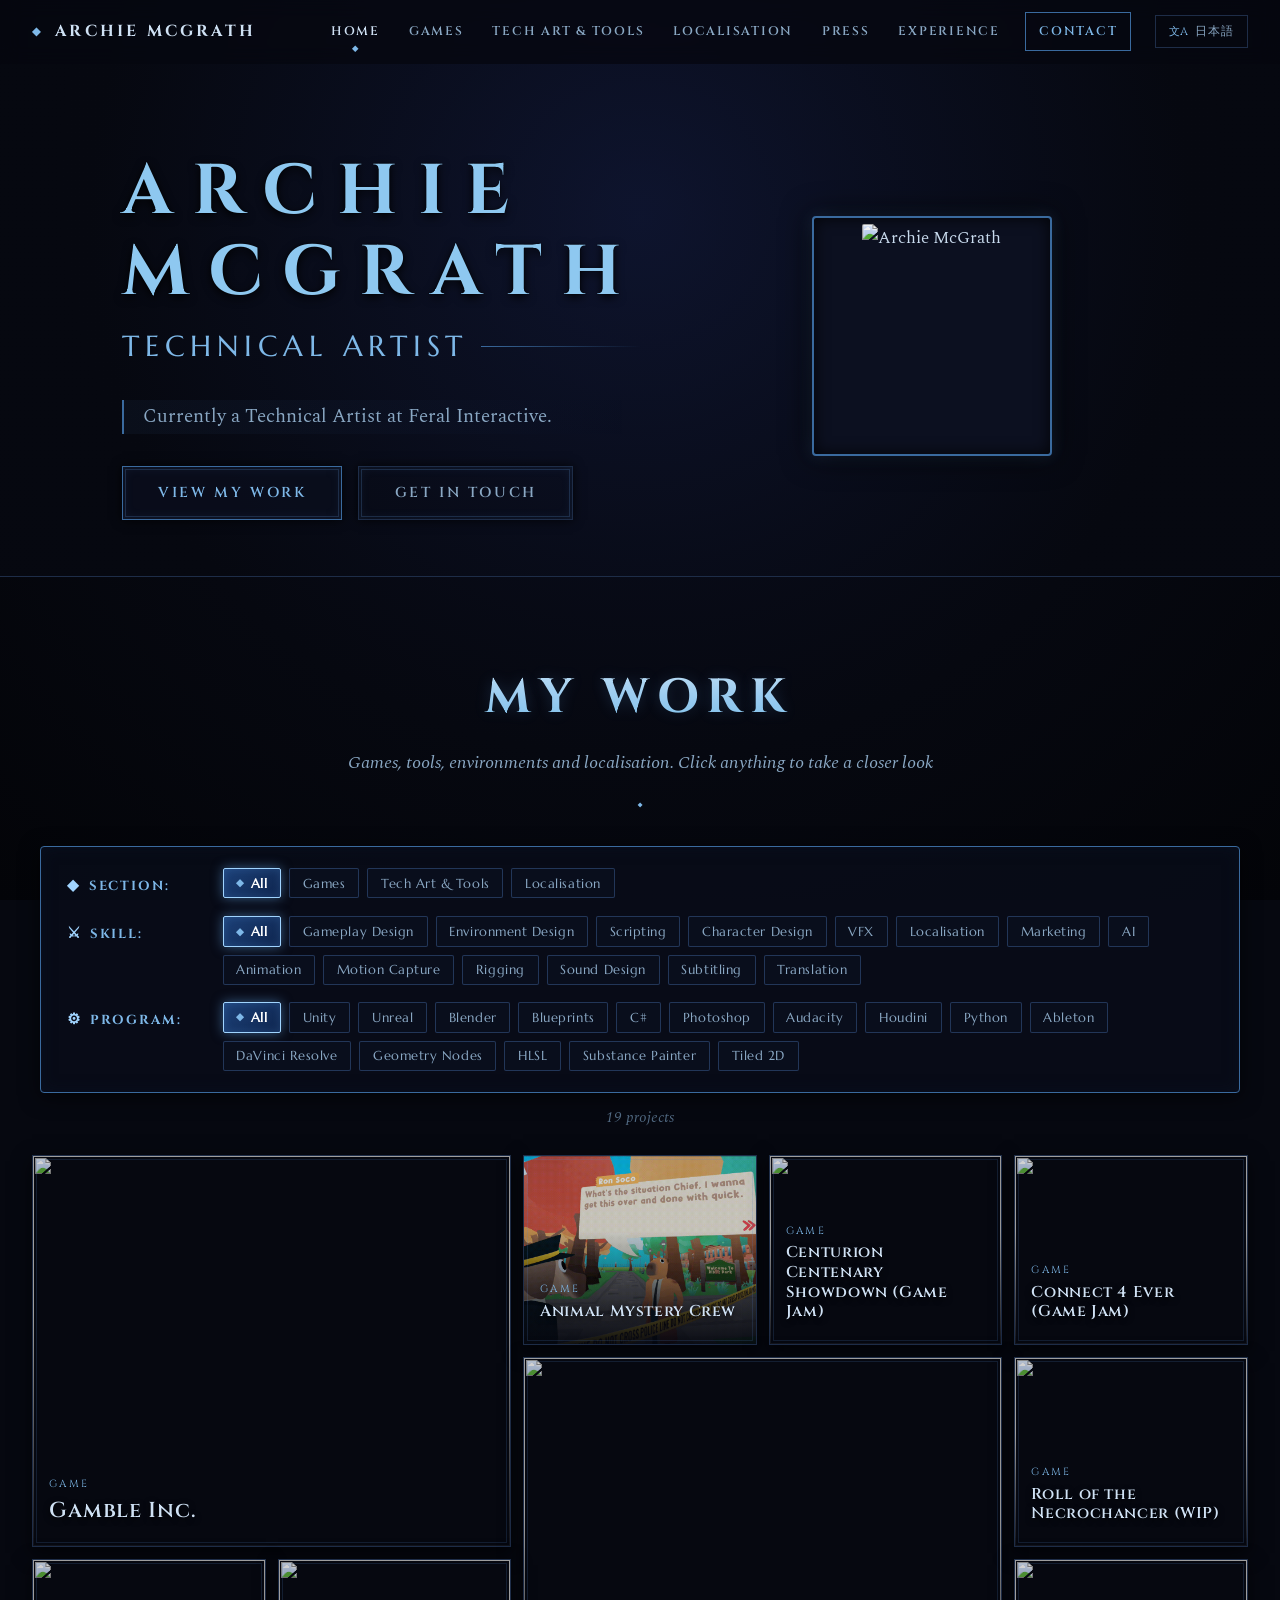
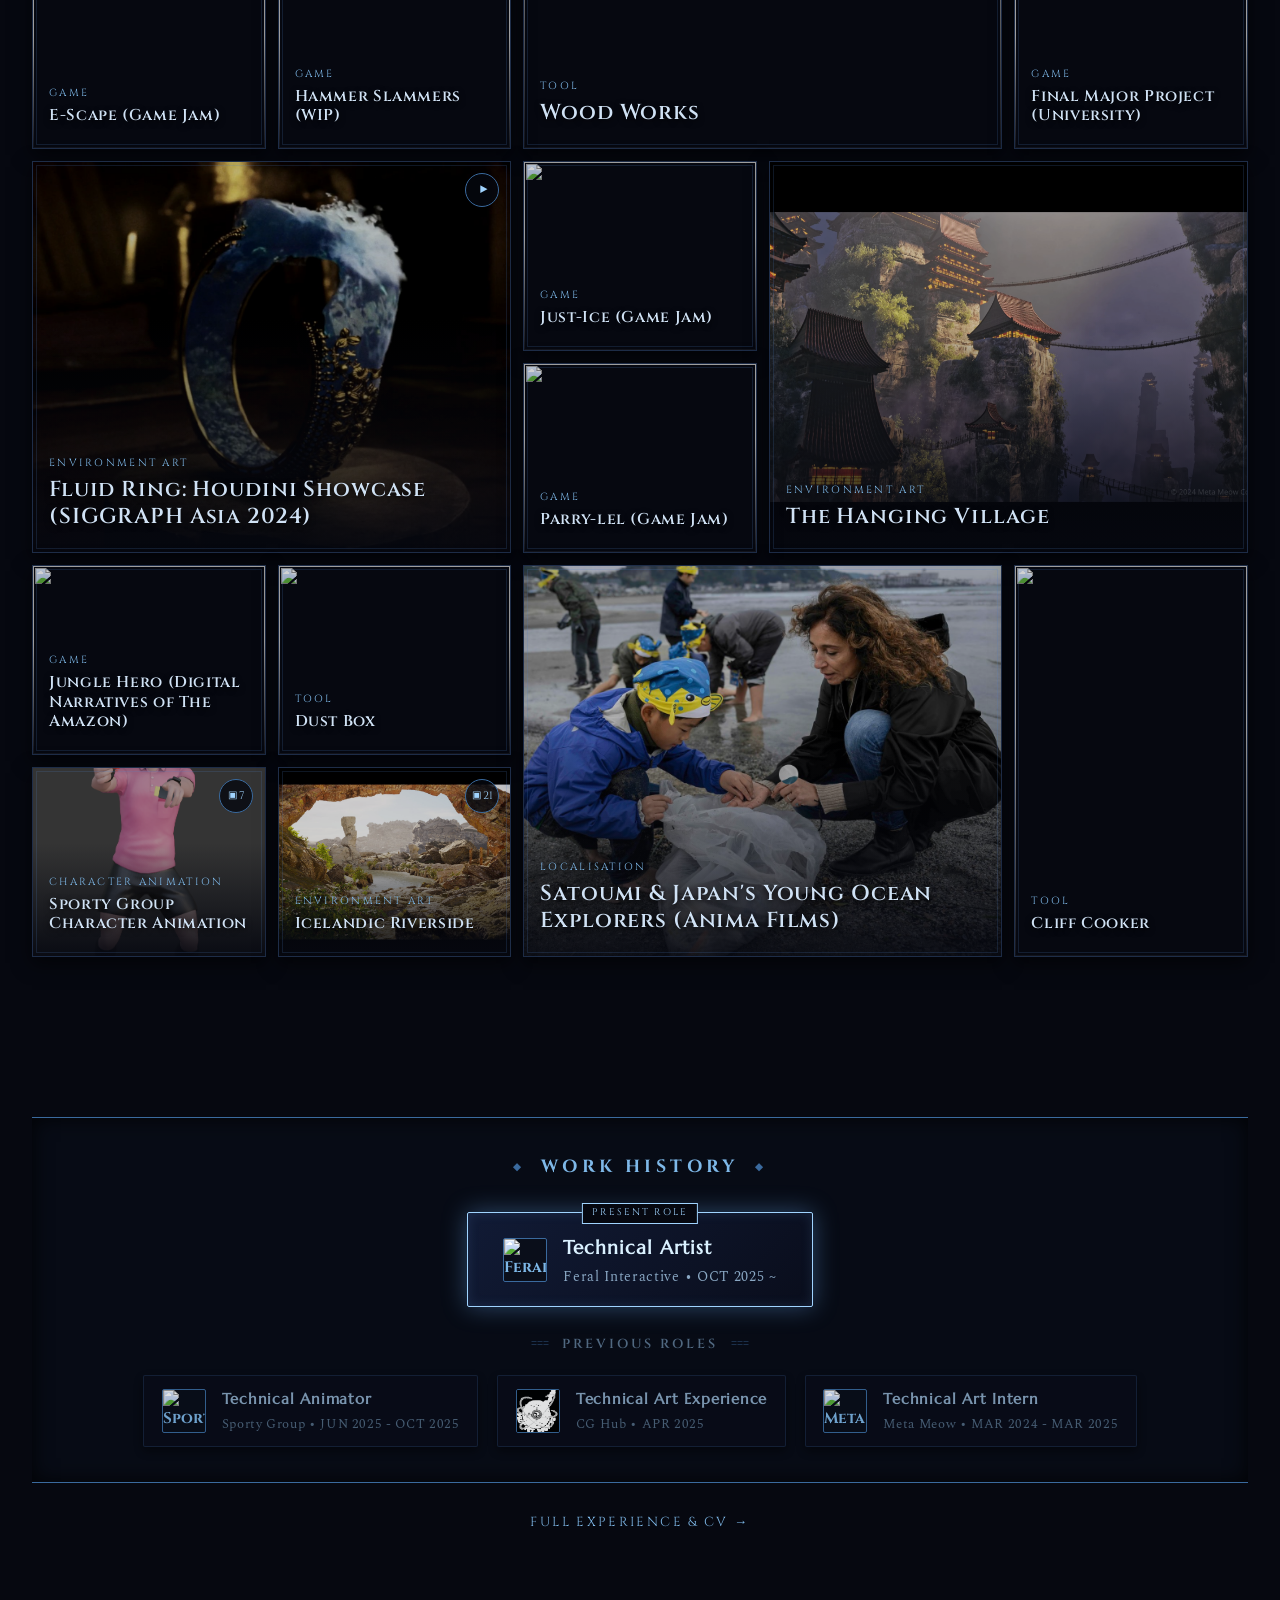
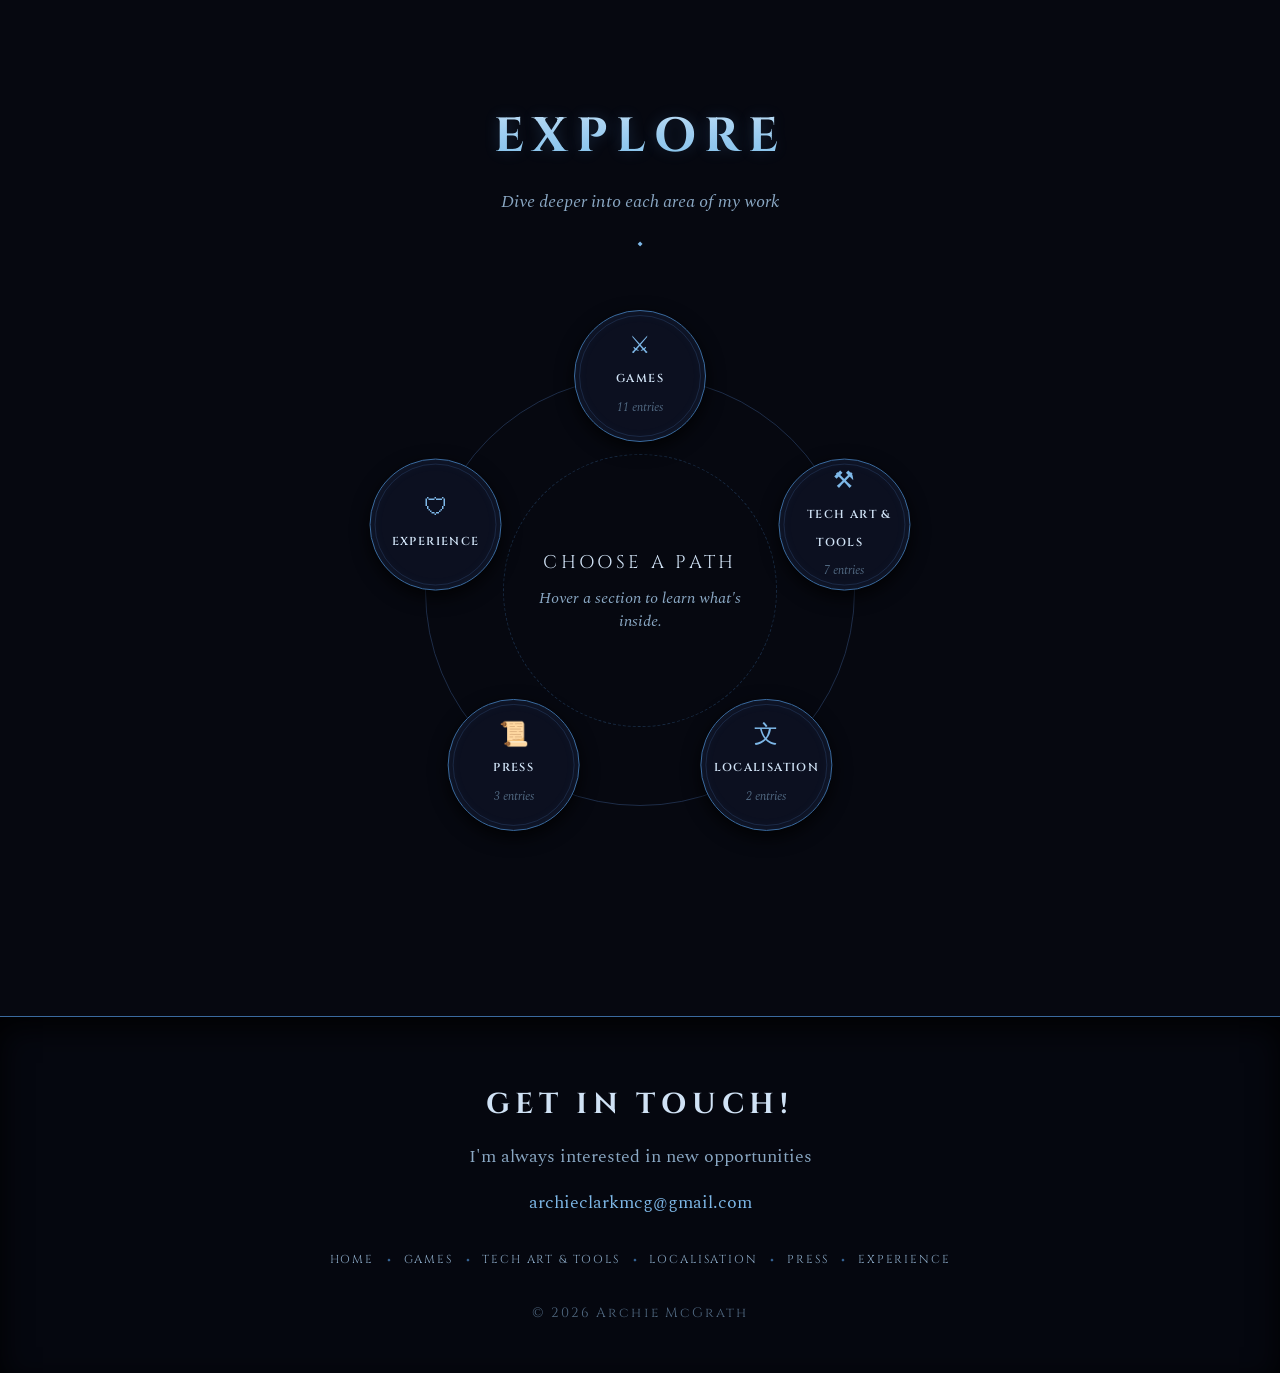
==== commit fce1b1cf: "Japanese localisation setup (AI Gen)" ====
--- a/index.html
+++ b/index.html
@@ -11,7 +11,7 @@
     <link rel="preconnect" href="https://fonts.gstatic.com" crossorigin>
     <link href="https://fonts.googleapis.com/css2?family=Cinzel:wght@400;600;700;900&family=Marcellus&family=Spectral:ital,wght@0,300;0,400;0,600;1,400&display=swap" rel="stylesheet">
     <link rel="stylesheet" href="assets/styles.css?v=3.0">
-    <link rel="stylesheet" href="assets/site.css?v=3.0">
+    <link rel="stylesheet" href="assets/site.css?v=3.1">
 </head>
 
 <body>
@@ -123,7 +123,8 @@
 
     <footer id="contact"></footer>
 
-    <script src="assets/site.js?v=3.0"></script>
+    <script src="assets/i18n/ja.js?v=1.0"></script>
+    <script src="assets/site.js?v=3.1"></script>
     <script>
         (async () => {
             renderChrome('home');
@@ -151,11 +152,11 @@
                     ${item.video ? '<span class="play-badge" aria-hidden="true">▶</span>' : ''}
                     ${item.gallery ? `<span class="play-badge gallery-badge" aria-hidden="true">${item.gallery.length}</span>` : ''}
                     <span class="tile-label">
-                        <span class="tile-kicker">${esc(catInfo(item).label)}</span>
+                        <span class="tile-kicker">${esc(t(catInfo(item).label))}</span>
                         <span class="tile-title">${esc(item.title)}</span>
-                        ${tags.length ? `<span class="tile-tags">${tags.map(t => `<span>${esc(t)}</span>`).join('')}</span>` : ''}
+                        ${tags.length ? `<span class="tile-tags">${tags.map(x => `<span>${esc(t(x))}</span>`).join('')}</span>` : ''}
                     </span>`;
-                tile.setAttribute('aria-label', `${item.title} (${catInfo(item).label})`);
+                tile.setAttribute('aria-label', `${item.title} (${t(catInfo(item).label)})`);
                 return tile;
             };
 
@@ -241,11 +242,11 @@
                 a.innerHTML = `
                     <span class="radial-icon" aria-hidden="true">${p.icon}</span>
                     <span>
-                        <span class="radial-label">${esc(p.label)}</span>
-                        <span class="radial-desc-inline">${esc(p.desc)}</span>
+                        <span class="radial-label">${esc(t(p.label))}</span>
+                        <span class="radial-desc-inline">${esc(t(p.desc))}</span>
                     </span>
-                    ${counts[p.id] ? `<span class="radial-count">${counts[p.id]} entries</span>` : ''}`;
-                const show = () => { hubTitle.textContent = p.label; hubDesc.textContent = p.desc; };
+                    ${counts[p.id] ? `<span class="radial-count">${t('{n} entries', { n: counts[p.id] })}</span>` : ''}`;
+                const show = () => { hubTitle.textContent = t(p.label); hubDesc.textContent = t(p.desc); };
                 const hide = () => { hubTitle.textContent = defaults[0]; hubDesc.textContent = defaults[1]; };
                 a.addEventListener('mouseenter', show);
                 a.addEventListener('focus', show);
--- a/assets/site.css
+++ b/assets/site.css
@@ -1023,3 +1023,142 @@
     margin: 0 auto 2.5rem;
 }
 .cv-downloads .cta-button { text-align: center; }
+
+/* ── Language toggle ──────────────────────────────────────── */
+.lang-toggle {
+    order: 3;
+    display: inline-flex;
+    align-items: center;
+    gap: 0.45rem;
+    padding: 0.42rem 0.8rem;
+    background: transparent;
+    border: 1px solid var(--border-color);
+    color: var(--text-secondary);
+    font-family: var(--font-title), 'Noto Serif JP', serif;
+    font-size: 0.78rem;
+    letter-spacing: 0.08em;
+    cursor: pointer;
+    white-space: nowrap;
+    transition: border-color 0.2s ease, color 0.2s ease;
+}
+
+.lang-toggle:hover,
+.lang-toggle:focus-visible {
+    border-color: var(--border-gold-glow);
+    color: var(--accent-glow);
+    outline: none;
+}
+
+.lang-icon {
+    font-size: 0.7rem;
+    color: var(--accent-color);
+    letter-spacing: 0;
+}
+
+.site-links { order: 2; }
+.site-brand { order: 1; margin-right: auto; }
+.nav-toggle { order: 4; }
+
+@media (max-width: 1080px) {
+    .site-nav-inner { gap: 0.6rem; }
+    .lang-toggle { padding: 0.42rem 0.6rem; }
+}
+
+@media (max-width: 420px) {
+    .site-brand { font-size: 0.82rem; letter-spacing: 0.14em; }
+}
+
+/* ── AI translation notice ────────────────────────────────── */
+.ai-banner {
+    display: flex;
+    align-items: flex-start;
+    gap: 0.8rem;
+    max-width: 1300px;
+    margin: 1rem auto 0;
+    padding: 0.9rem 1rem 0.9rem 1.2rem;
+    background: linear-gradient(90deg, rgba(42, 61, 110, 0.35), rgba(10, 14, 26, 0.9));
+    border: 1px solid var(--border-gold);
+    border-left: 3px solid var(--accent-glow);
+    color: var(--text-primary);
+    font-size: 0.92rem;
+    line-height: 1.6;
+}
+
+.ai-banner-icon {
+    color: var(--accent-glow);
+    font-size: 0.7rem;
+    padding-top: 0.35rem;
+}
+
+.ai-banner-text { flex: 1; }
+
+.ai-banner-en,
+.ai-banner-close {
+    flex-shrink: 0;
+    background: transparent;
+    border: 1px solid var(--border-color);
+    color: var(--text-secondary);
+    cursor: pointer;
+    font-size: 0.78rem;
+    transition: color 0.2s ease, border-color 0.2s ease;
+}
+
+.ai-banner-en {
+    padding: 0.3rem 0.7rem;
+    font-family: var(--font-title);
+    letter-spacing: 0.08em;
+}
+
+.ai-banner-close {
+    width: 30px;
+    height: 30px;
+}
+
+.ai-banner-en:hover,
+.ai-banner-close:hover {
+    color: var(--accent-glow);
+    border-color: var(--border-gold-glow);
+}
+
+@media (max-width: 1340px) {
+    .ai-banner { margin: 1rem 1rem 0; }
+}
+
+@media (max-width: 700px) {
+    .ai-banner { flex-wrap: wrap; font-size: 0.85rem; }
+    .ai-banner-text { flex-basis: calc(100% - 3rem); }
+    .ai-banner-en { margin-left: 1.5rem; }
+}
+
+/* ── Japanese typography ──────────────────────────────────── */
+/* Latin keeps Cinzel/Spectral; Japanese glyphs fall through to Noto Serif JP */
+:root.lang-ja {
+    --font-title: 'Cinzel', 'Noto Serif JP', serif;
+    --font-heading: 'Marcellus', 'Noto Serif JP', serif;
+    --font-body: 'Spectral', 'Noto Serif JP', serif;
+}
+
+:root.lang-ja body { line-height: 1.85; }
+
+/* Wide tracking suits uppercase Latin, not kana/kanji */
+:root.lang-ja .section-title { letter-spacing: 0.12em; }
+:root.lang-ja .hero h2 { letter-spacing: 0.12em; }
+:root.lang-ja .site-links a,
+:root.lang-ja .footer-links a,
+:root.lang-ja .text-link,
+:root.lang-ja .item-page-link,
+:root.lang-ja .tile-kicker,
+:root.lang-ja .item-kicker,
+:root.lang-ja .sub-section-title,
+:root.lang-ja .experience-title,
+:root.lang-ja .radial-label,
+:root.lang-ja .cta-button { letter-spacing: 0.06em; }
+:root.lang-ja .section-subtitle,
+:root.lang-ja .radial-hub-desc,
+:root.lang-ja .expand-hint,
+:root.lang-ja .gallery-bar { font-style: normal; }
+:root.lang-ja .site-links a { padding: 0.5rem 0.65rem; }
+:root.lang-ja .project-title,
+:root.lang-ja .cv-role,
+:root.lang-ja .contact-info h3 { letter-spacing: 0.04em; }
+:root.lang-ja .expand-hint-cv { font-style: normal; }
